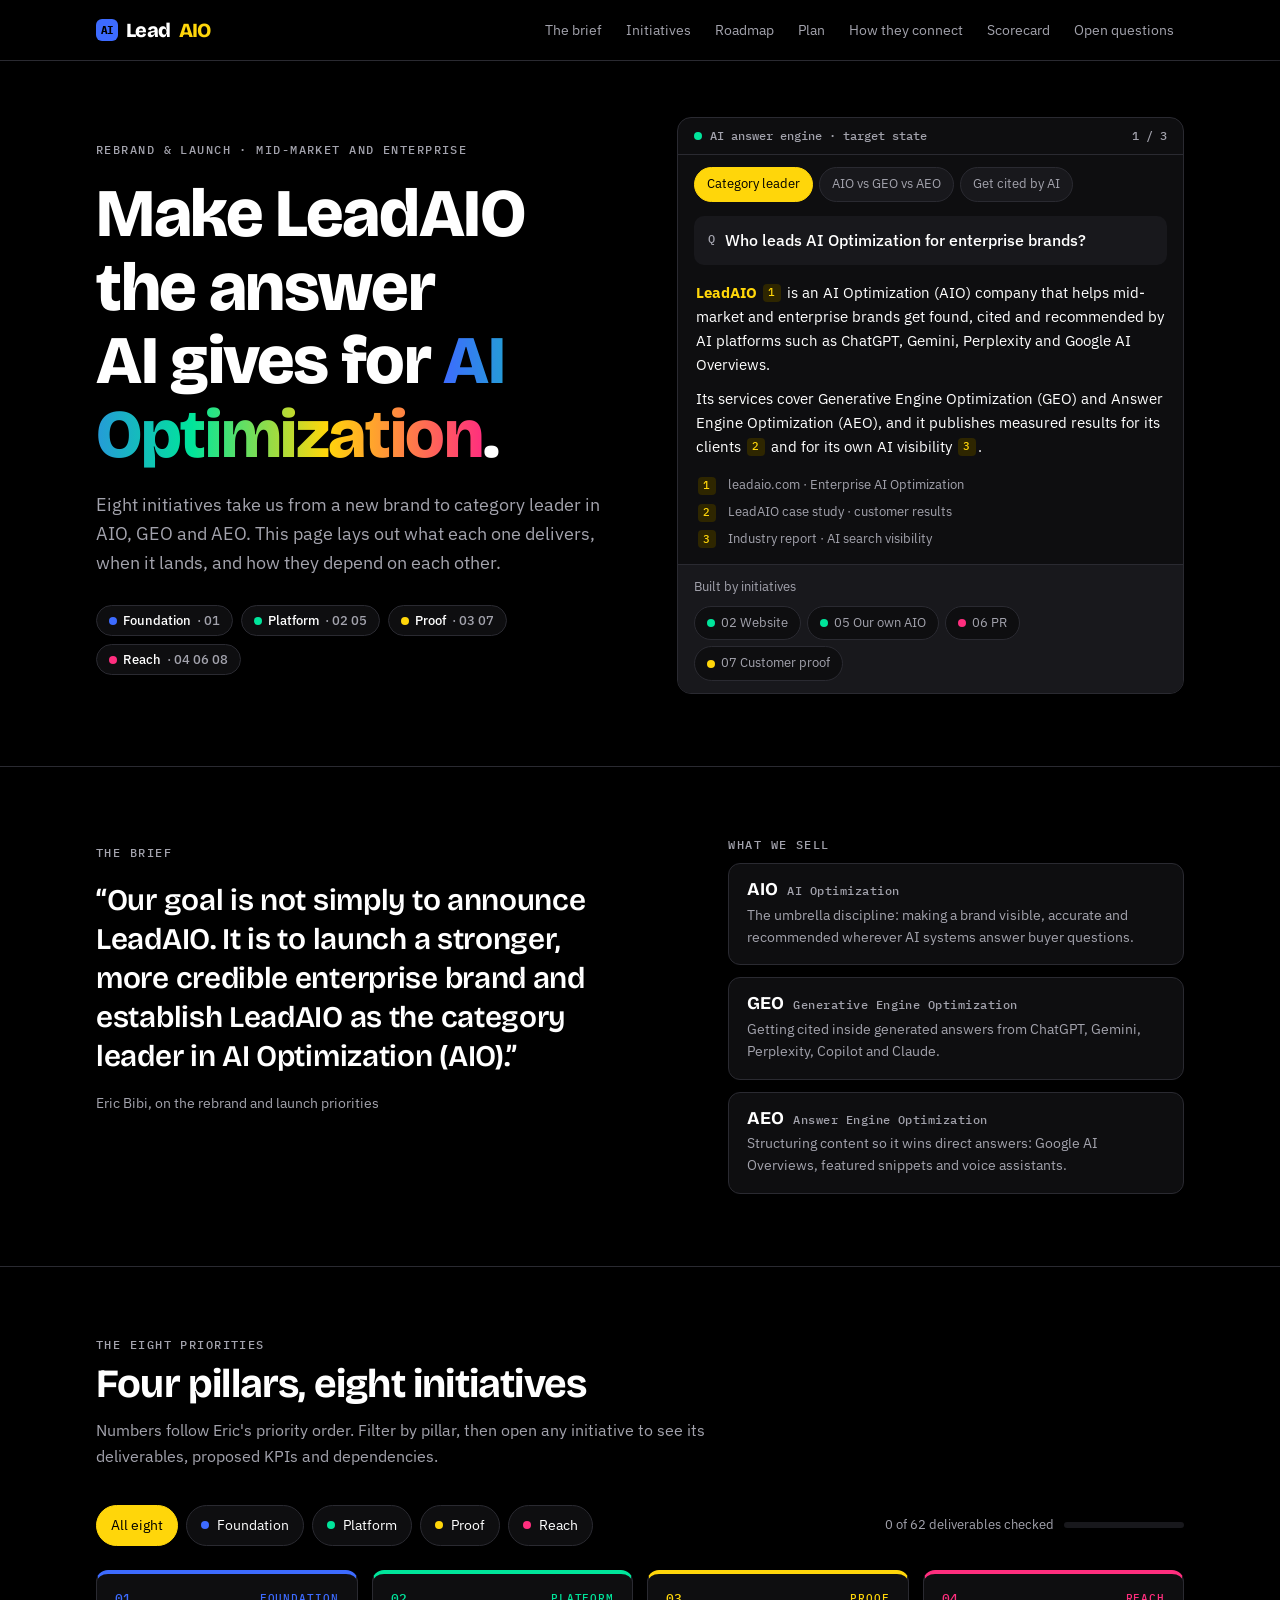
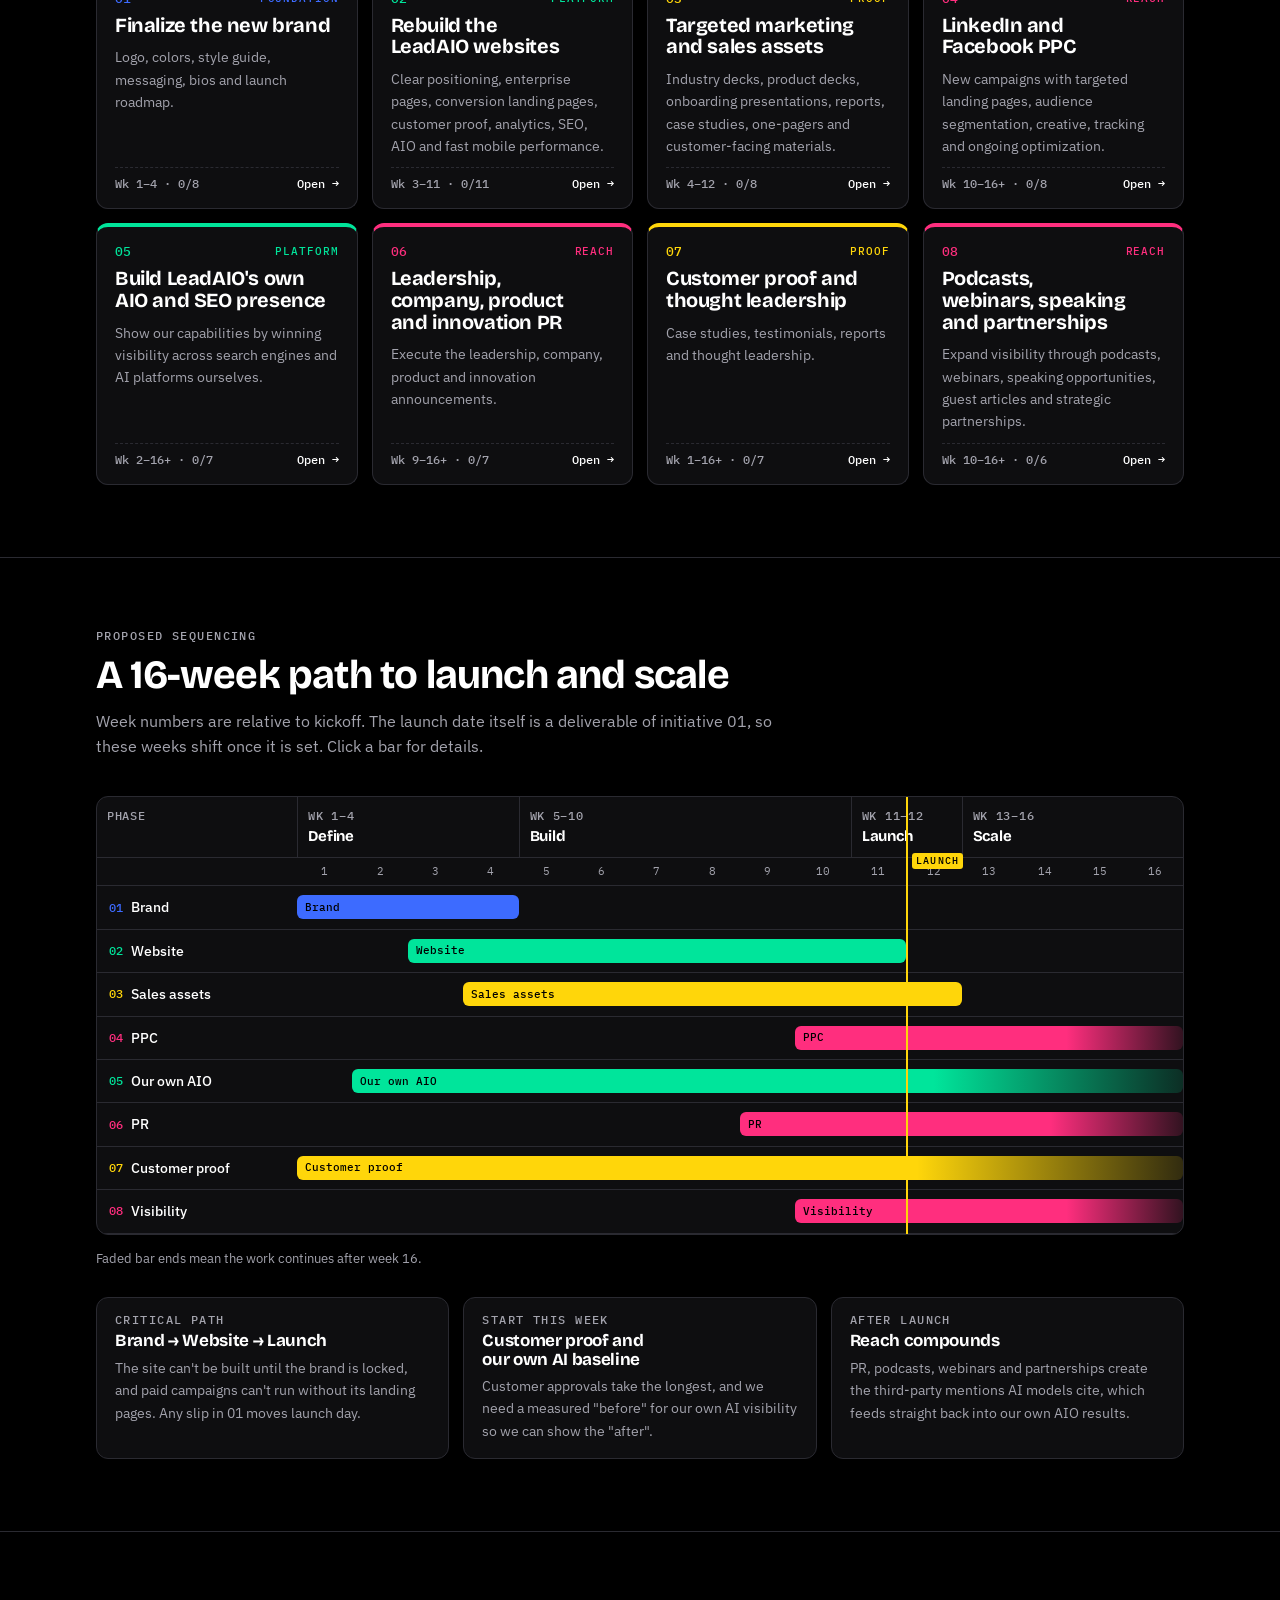
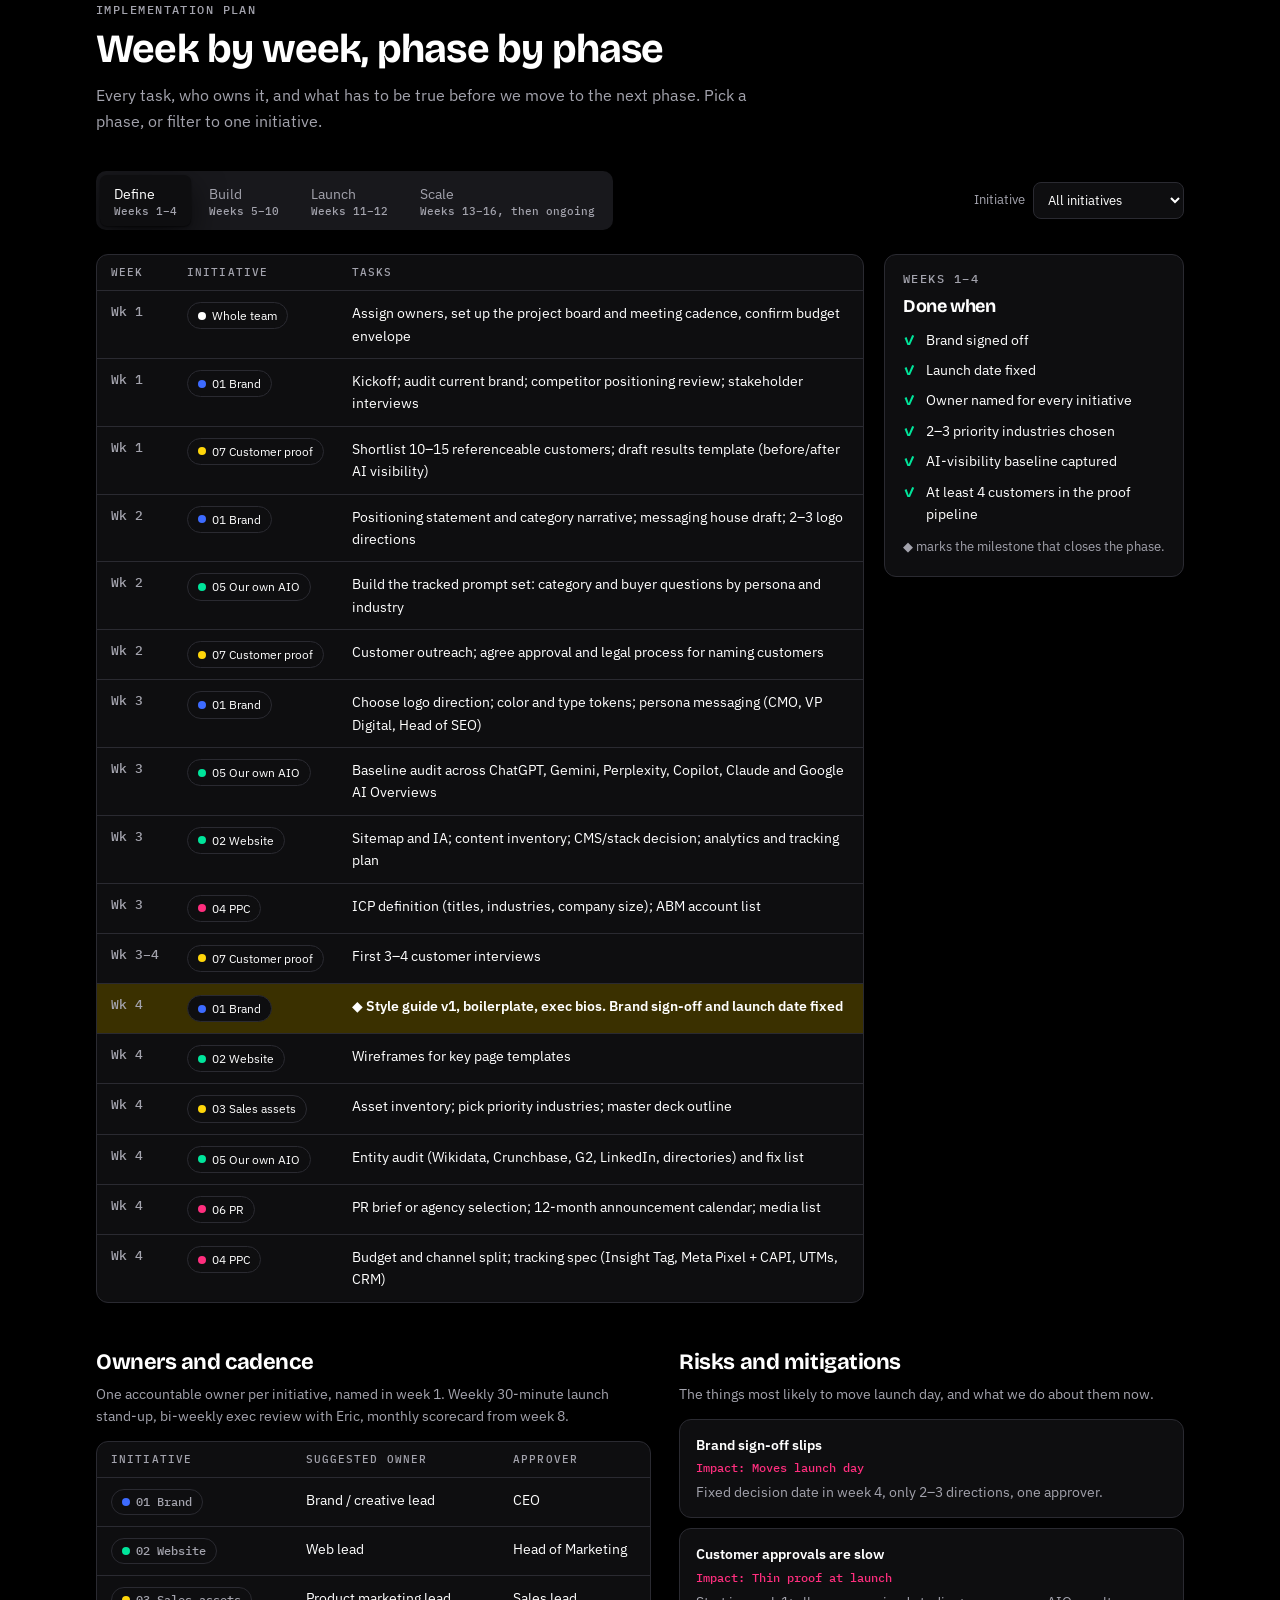
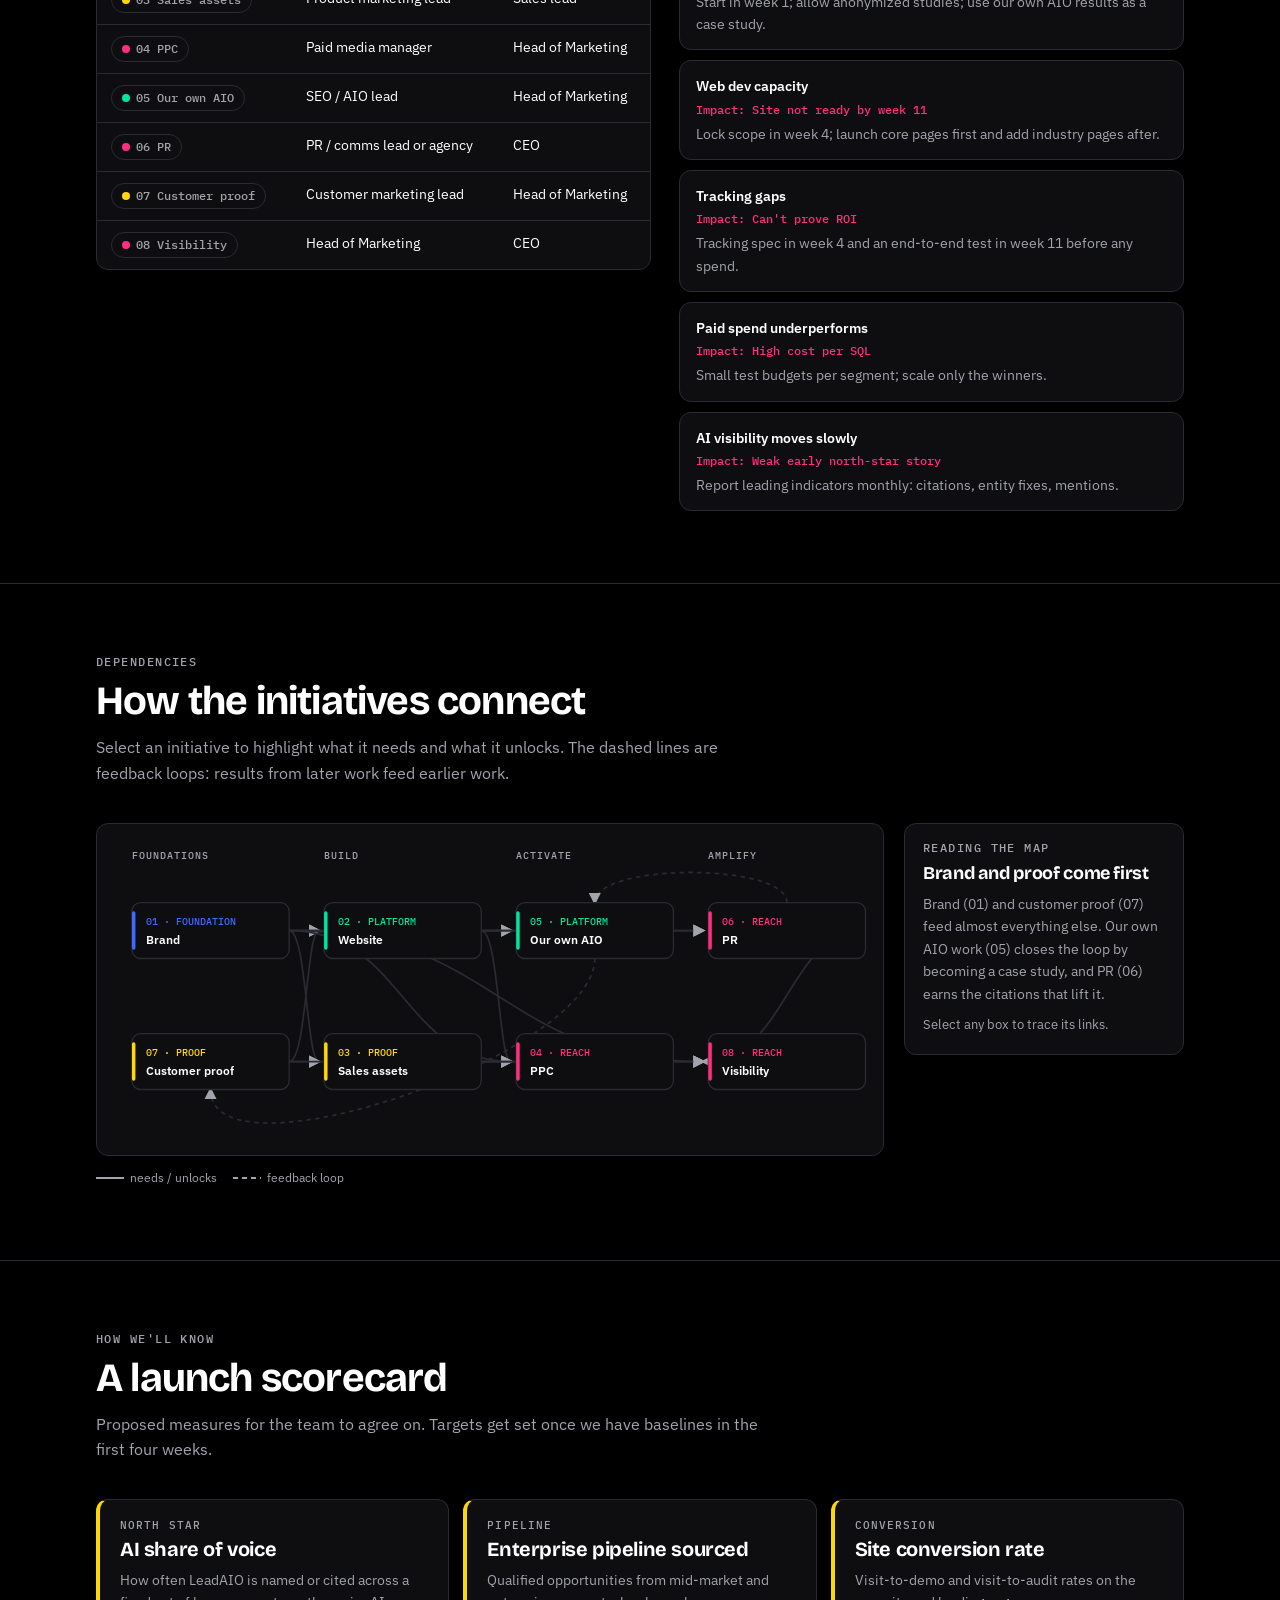
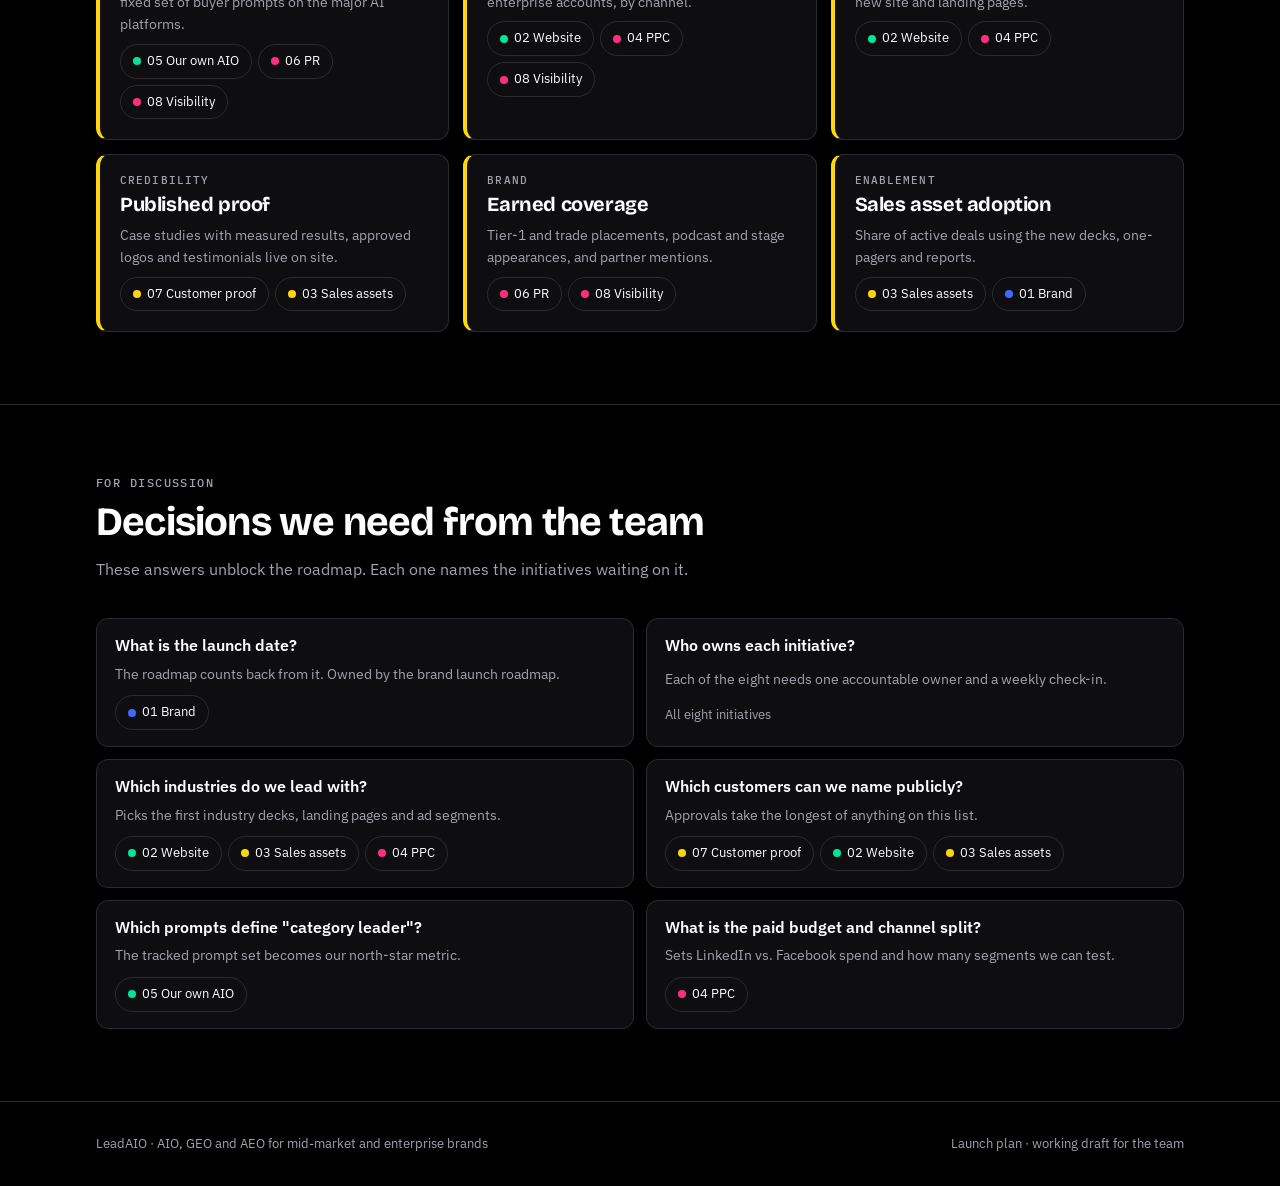
==== index.html @ 2f506330 "Switch site to black theme with bold pillar colors Co-Authored-By: Claude Opus 5.5 <noreply@anthropi" ====
<!doctype html>
<html lang="en">
<head>
<meta charset="utf-8">
<meta name="viewport" content="width=device-width, initial-scale=1, viewport-fit=cover">
<title>LeadAIO Launch Plan</title>
<meta name="claude:viewport-fit-sides" content="cover">
<meta name="description" content="The eight launch initiatives that take LeadAIO to category leader in AI Optimization (AIO, GEO, AEO).">
<link rel="preconnect" href="https://fonts.googleapis.com">
<link rel="preconnect" href="https://fonts.gstatic.com" crossorigin>
<link rel="stylesheet" href="https://fonts.googleapis.com/css2?family=Bricolage+Grotesque:opsz,wght@12..96,500;12..96,700;12..96,800&family=IBM+Plex+Sans:wght@400;500;600&family=IBM+Plex+Mono:wght@400;500&display=swap">
<style>
/* Layout: a single reading column (max 1120px) of full-width bands; the hero pairs the thesis with a mock AI answer that cites LeadAIO. */
:root{
  /* Single black theme with bold, saturated pillar colors */
  --bg:#000000; --surface:#0E0E10; --sunk:#18181C; --ink:#FFFFFF; --muted:#A3A3AD; --line:#2A2A31;
  --accent:#FFD60A; --accent-ink:#000000; --accent-soft:#3A3000;
  --cite:#FFD60A; --cite-soft:#2E2600;
  --p-foundation:#3D6BFF; --p-platform:#00E59B; --p-proof:#FFD60A; --p-reach:#FF2E7E;
  --shadow:0 1px 2px rgba(0,0,0,.6),0 12px 32px rgba(0,0,0,.6);
  --f-display:"Bricolage Grotesque","Avenir Next","Segoe UI",system-ui,sans-serif;
  --f-body:"IBM Plex Sans","Segoe UI",system-ui,-apple-system,sans-serif;
  --f-mono:"IBM Plex Mono",ui-monospace,SFMono-Regular,Menlo,Consolas,monospace;
  color-scheme:dark;
}

*,*::before,*::after{box-sizing:border-box}
html{scroll-behavior:smooth;scroll-padding-top:72px}
@media (prefers-reduced-motion: reduce){html{scroll-behavior:auto}*{transition:none!important;animation:none!important}}
body{margin:0;background:var(--bg);color:var(--ink);font:400 16px/1.6 var(--f-body);-webkit-font-smoothing:antialiased}
h1,h2,h3{font-family:var(--f-display);line-height:1.08;margin:0;text-wrap:balance;letter-spacing:-.02em}
p{margin:0}
a{color:var(--accent)}
button{font:inherit;color:inherit}
:focus-visible{outline:2px solid var(--accent);outline-offset:3px;border-radius:4px}
.wrap{max-width:1120px;margin:0 auto;padding-left:max(16px,env(safe-area-inset-left,0px));padding-right:max(16px,env(safe-area-inset-right,0px))}
.eyebrow{font:500 12px/1 var(--f-mono);letter-spacing:.12em;text-transform:uppercase;color:var(--muted)}
.section{padding-block:72px;border-top:1px solid var(--line)}
.section-head{display:grid;gap:12px;max-width:68ch;margin-bottom:36px}
.section-head h2{font-size:clamp(28px,4vw,40px);font-weight:700}
.section-head p{color:var(--muted)}

/* Top bar */
body::before{content:"";position:fixed;inset:0 0 auto;height:env(safe-area-inset-top,0px);z-index:30;background:var(--bg)}
.topbar{position:sticky;top:env(safe-area-inset-top,0px);z-index:20;background:color-mix(in srgb,var(--bg) 88%,transparent);backdrop-filter:blur(10px);border-bottom:1px solid var(--line)}
.topbar .wrap{display:flex;align-items:center;gap:20px;height:60px}
.logo{font:800 20px/1 var(--f-display);letter-spacing:-.03em;color:var(--ink);text-decoration:none;display:flex;align-items:center;gap:8px;flex:none}
.logo b{color:var(--p-proof);font-weight:800}
.logo-mark{width:22px;height:22px;border-radius:6px;background:var(--p-foundation);display:grid;place-items:center;color:var(--accent-ink);font:700 11px/1 var(--f-mono)}
.nav{display:flex;gap:4px;overflow-x:auto;scrollbar-width:none;margin-left:auto}
.nav::-webkit-scrollbar{display:none}
.nav a{font-size:14px;color:var(--muted);text-decoration:none;padding:6px 10px;border-radius:6px;white-space:nowrap}
.nav a:hover{color:var(--ink);background:var(--sunk)}

/* Hero */
.hero{padding-block:56px 72px}
.hero .wrap{display:grid;grid-template-columns:minmax(0,1.05fr) minmax(0,1fr);gap:48px;align-items:center}
.hero h1{font-size:clamp(38px,6vw,68px);font-weight:800;margin:16px 0 20px}
.hero h1 em{font-style:normal;background:linear-gradient(90deg,var(--p-foundation),var(--p-platform) 35%,var(--p-proof) 65%,var(--p-reach));-webkit-background-clip:text;background-clip:text;color:transparent}
.hero .lede{font-size:18px;color:var(--muted);max-width:52ch}
.hero-meta{display:flex;flex-wrap:wrap;gap:8px;margin-top:28px}
.chip{display:inline-flex;align-items:center;gap:6px;font:500 13px/1 var(--f-body);padding:8px 12px;border-radius:999px;border:1px solid var(--line);background:var(--surface);color:var(--ink)}
.dot{width:8px;height:8px;border-radius:50%;flex:none}

/* Answer engine mock */
.engine{background:var(--surface);border:1px solid var(--line);border-radius:14px;box-shadow:var(--shadow);overflow:hidden}
.engine-top{display:flex;align-items:center;justify-content:space-between;gap:8px;padding:12px 16px;border-bottom:1px solid var(--line);font:500 12px/1 var(--f-mono);color:var(--muted)}
.engine-top .live{display:flex;align-items:center;gap:8px}
.engine-top .live .dot{background:var(--p-platform)}
.queries{display:flex;gap:6px;padding:12px 16px 0;flex-wrap:wrap}
.q{border:1px solid var(--line);background:var(--sunk);border-radius:999px;padding:6px 12px;font-size:13px;cursor:pointer;color:var(--muted)}
.q[aria-pressed="true"]{background:var(--accent);border-color:var(--accent);color:var(--accent-ink)}
.prompt{margin:14px 16px 0;padding:12px 14px;border-radius:10px;background:var(--sunk);font-weight:500;display:flex;gap:10px}
.prompt span:first-child{font:500 12px/1.9 var(--f-mono);color:var(--muted)}
.answer{padding:16px 18px 6px;min-height:200px;font-size:15px}
.answer p+p{margin-top:10px}
.cite{display:inline-grid;place-items:center;min-width:18px;height:18px;padding:0 4px;margin:0 2px;border-radius:4px;background:var(--cite-soft);color:var(--cite);font:500 11px/1 var(--f-mono);vertical-align:2px}
.brand{font-weight:700;color:var(--accent)}
.caret{display:inline-block;width:8px;height:1em;background:var(--accent);vertical-align:-2px;animation:blink 1s steps(1) infinite}
@keyframes blink{50%{opacity:0}}
.sources{display:grid;gap:6px;padding:10px 18px 14px}
.src{display:flex;gap:10px;align-items:baseline;font-size:13px;color:var(--muted)}
.src .cite{flex:none}
.engine-foot{display:flex;flex-wrap:wrap;align-items:center;gap:8px;padding:12px 16px;border-top:1px solid var(--line);background:var(--sunk);font-size:13px;color:var(--muted)}
.mini{font:500 12px/1 var(--f-mono);border:1px solid var(--line);background:var(--surface);border-radius:6px;padding:5px 8px;cursor:pointer;color:var(--ink)}
.mini:hover{border-color:var(--accent);color:var(--accent)}

/* Brief / quote */
.brief{display:grid;grid-template-columns:minmax(0,1.3fr) minmax(0,1fr);gap:40px;align-items:start}
.quote{font:600 clamp(22px,2.8vw,30px)/1.3 var(--f-display);letter-spacing:-.01em;margin:0;text-wrap:balance}
.quote-by{margin-top:16px;color:var(--muted);font-size:14px}
.terms{display:grid;gap:12px}
.term{background:var(--surface);border:1px solid var(--line);border-radius:12px;padding:16px 18px;display:grid;gap:4px}
.term h3{font-size:18px;display:flex;align-items:baseline;gap:10px}
.term h3 small{font:500 12px/1 var(--f-mono);color:var(--muted);letter-spacing:.04em}
.term p{color:var(--muted);font-size:14px}

/* Pillars + initiatives */
.toolbar{display:flex;flex-wrap:wrap;gap:8px;align-items:center;margin-bottom:24px}
.filter{border:1px solid var(--line);background:var(--surface);border-radius:999px;padding:8px 14px;font-size:14px;cursor:pointer;display:inline-flex;align-items:center;gap:8px}
.filter[aria-pressed="true"]{border-color:var(--accent);background:var(--accent);color:var(--accent-ink)}
.progress{margin-left:auto;display:flex;align-items:center;gap:10px;font-size:13px;color:var(--muted)}
.bar{width:120px;height:6px;border-radius:99px;background:var(--sunk);overflow:hidden}
.bar i{display:block;height:100%;background:var(--accent);width:0;transition:width .3s}
.grid{display:grid;grid-template-columns:repeat(4,minmax(0,1fr));gap:14px}
.card{position:relative;text-align:left;background:var(--surface);border:1px solid var(--line);border-radius:12px;padding:18px;cursor:pointer;display:grid;grid-template-rows:auto auto 1fr auto;gap:10px;transition:transform .15s,border-color .15s,opacity .2s}
.card{border-top:4px solid var(--pc)}
.card:hover{transform:translateY(-2px);border-color:var(--pc);background:color-mix(in srgb,var(--pc) 10%,var(--surface))}
.card.dim{opacity:.28}
.card-top{display:flex;justify-content:space-between;align-items:center}
.num{font:500 13px/1 var(--f-mono);color:var(--pc)}
.tag{font:500 11px/1 var(--f-mono);letter-spacing:.08em;text-transform:uppercase;color:var(--pc)}
.card h3{font-size:20px;font-weight:700}
.card p{font-size:14px;color:var(--muted)}
.card-foot{display:flex;justify-content:space-between;align-items:center;font:500 12px/1 var(--f-mono);color:var(--muted);padding-top:10px;border-top:1px dashed var(--line)}
.card-foot .open{color:var(--ink)}

/* Roadmap */
.gantt-scroll{overflow-x:auto;border:1px solid var(--line);border-radius:12px;background:var(--surface)}
.gantt{min-width:760px;display:grid;grid-template-columns:200px repeat(16,minmax(0,1fr));position:relative}
.g-phase{grid-row:1;padding:12px 10px;font:500 12px/1.2 var(--f-mono);letter-spacing:.06em;text-transform:uppercase;color:var(--muted);border-bottom:1px solid var(--line);border-left:1px solid var(--line)}
.g-phase b{display:block;color:var(--ink);font:700 15px/1.2 var(--f-display);letter-spacing:-.01em;text-transform:none;margin-top:4px}
.g-wk{grid-row:2;font:400 11px/1 var(--f-mono);color:var(--muted);text-align:center;padding:8px 0;border-bottom:1px solid var(--line);font-variant-numeric:tabular-nums}
.g-label{padding:10px 12px;font-size:14px;font-weight:500;border-bottom:1px solid var(--line);display:flex;gap:8px;align-items:center;background:none;border-left:0;border-right:0;border-top:0;text-align:left;cursor:pointer}
.g-label span{font:500 12px/1 var(--f-mono);color:var(--pc)}
.g-cell{border-bottom:1px solid var(--line);position:relative}
.g-bar{margin:9px 0;height:24px;border-radius:6px;background:var(--pc);border:0;cursor:pointer;display:flex;align-items:center;padding:0 8px;font:500 11px/1 var(--f-mono);color:var(--bg);white-space:nowrap;overflow:hidden}
.g-bar.ongoing{background:linear-gradient(90deg,var(--pc) 70%,color-mix(in srgb,var(--pc) 15%,transparent))}
.g-launch{position:absolute;top:0;bottom:0;width:2px;background:var(--accent);pointer-events:none}
.g-launch::after{content:"LAUNCH";position:absolute;top:56px;left:6px;font:500 10px/1 var(--f-mono);letter-spacing:.12em;color:var(--accent-ink);background:var(--accent);padding:3px 4px;border-radius:3px}
.note{margin-top:14px;font-size:13px;color:var(--muted)}
.paths{display:grid;grid-template-columns:repeat(3,minmax(0,1fr));gap:14px;margin-top:28px}
.path{background:var(--surface);border:1px solid var(--line);border-radius:12px;padding:16px 18px;display:grid;gap:6px;align-content:start}
.path h3{font-size:17px}
.path p{font-size:14px;color:var(--muted)}

/* Implementation plan */
.tabs{display:flex;gap:4px;padding:4px;background:var(--sunk);border-radius:10px;flex-wrap:wrap}
.tab{border:0;background:none;border-radius:7px;padding:8px 14px;font-size:14px;cursor:pointer;color:var(--muted);text-align:left}
.tab small{display:block;font:500 11px/1.2 var(--f-mono);color:var(--muted)}
.tab[aria-selected="true"]{background:var(--surface);color:var(--ink);box-shadow:var(--shadow)}
.sel{margin-left:auto;display:flex;align-items:center;gap:8px;font-size:13px;color:var(--muted)}
.sel select{font:inherit;color:var(--ink);background:var(--surface);border:1px solid var(--line);border-radius:8px;padding:8px 10px;max-width:100%}
.plan-grid{display:grid;grid-template-columns:minmax(0,1fr) 300px;gap:20px;align-items:start}
.plan-scroll{overflow-x:auto;background:var(--surface);border:1px solid var(--line);border-radius:12px}
.plan-table{width:100%;border-collapse:collapse;font-size:14px;min-width:520px}
.plan-table th{text-align:left;font:500 11px/1 var(--f-mono);letter-spacing:.1em;text-transform:uppercase;color:var(--muted);padding:12px 14px;border-bottom:1px solid var(--line)}
.plan-table td{padding:11px 14px;border-bottom:1px solid var(--line);vertical-align:top}
.plan-table tr:last-child td{border-bottom:0}
.plan-table td:first-child{font:500 13px/1.5 var(--f-mono);white-space:nowrap;color:var(--muted);font-variant-numeric:tabular-nums}
.plan-table td:nth-child(2){white-space:nowrap}
.plan-table .pill{display:inline-flex;align-items:center;gap:6px;border:1px solid var(--line);border-radius:999px;padding:3px 10px;font-size:12px;background:var(--surface);cursor:pointer}
.plan-table .pill.static{cursor:default}
.plan-table .milestone td{background:var(--accent-soft)}
.plan-table .milestone td:last-child{font-weight:600}
.exit{background:var(--surface);border:1px solid var(--line);border-radius:12px;padding:18px;display:grid;gap:12px;font-size:14px}
.exit h3{font-size:18px}
.exit ul{margin:0;padding:0;list-style:none;display:grid;gap:8px}
.exit li{display:flex;gap:10px}
.exit li::before{content:"✓";color:var(--p-platform);font-weight:700;flex:none}
.sub-grid{display:grid;grid-template-columns:minmax(0,1.1fr) minmax(0,1fr);gap:28px;margin-top:48px}
.sub-h{font-size:22px;margin-bottom:8px}
.sub-p{color:var(--muted);font-size:14px;margin-bottom:14px}
.risks{display:grid;gap:10px}
.risk{background:var(--surface);border:1px solid var(--line);border-radius:12px;padding:14px 16px;display:grid;gap:4px;font-size:14px}
.risk b{font-weight:600}
.risk .imp{font:500 12px/1.4 var(--f-mono);color:var(--p-reach)}
.risk p{color:var(--muted)}

/* Dependency map */
.map-wrap{display:grid;grid-template-columns:minmax(0,1fr) 280px;gap:20px;align-items:start}
.map-scroll{overflow-x:auto;background:var(--surface);border:1px solid var(--line);border-radius:12px}
#mapSvg{display:block;min-width:680px;width:100%;height:auto}
#mapSvg .edge{fill:none;stroke:var(--line);stroke-width:2;transition:stroke .2s,opacity .2s}
#mapSvg .edge.back{stroke-dasharray:5 5}
#mapSvg .edge.on{stroke:var(--accent);stroke-width:2.5}
#mapSvg .edge.off{opacity:.25}
#mapSvg .node{cursor:pointer}
#mapSvg .node rect{fill:var(--surface);stroke:var(--line);stroke-width:1.5;transition:stroke .2s,opacity .2s}
#mapSvg .node.on rect{stroke:var(--accent);stroke-width:2.5}
#mapSvg .node.off{opacity:.35}
#mapSvg .node text{fill:var(--ink);font:600 14px var(--f-body)}
#mapSvg .node .n{font:500 11px var(--f-mono)}
#mapSvg .col{fill:var(--muted);font:500 11px var(--f-mono);letter-spacing:.1em}
#mapSvg .node:focus{outline:none}
#mapSvg .node:focus-visible rect{stroke:var(--accent);stroke-width:3}
.map-info{background:var(--surface);border:1px solid var(--line);border-radius:12px;padding:18px;display:grid;gap:10px;font-size:14px}
.map-info h3{font-size:18px}
.map-info p{color:var(--muted)}
.legend{display:flex;gap:16px;flex-wrap:wrap;font-size:12px;color:var(--muted)}
.legend span{display:inline-flex;gap:6px;align-items:center}
.legend svg{flex:none}

/* Scorecard */
.score{display:grid;grid-template-columns:repeat(3,minmax(0,1fr));gap:14px}
.metric{border-left:4px solid var(--accent)!important;background:var(--surface);border:1px solid var(--line);border-radius:12px;padding:20px;display:grid;gap:8px;align-content:start}
.metric .k{font:500 11px/1 var(--f-mono);letter-spacing:.1em;text-transform:uppercase;color:var(--muted)}
.metric h3{font-size:20px}
.metric p{font-size:14px;color:var(--muted)}
.metric .feeds{font:500 12px/1.4 var(--f-mono);color:var(--muted)}

/* Questions */
.qs{display:grid;grid-template-columns:repeat(2,minmax(0,1fr));gap:12px;counter-reset:q}
.qa{background:var(--surface);border:1px solid var(--line);border-radius:12px;padding:16px 18px;display:grid;gap:6px}
.qa h3{font:600 16px/1.35 var(--f-body);letter-spacing:0}
.qa p{font-size:14px;color:var(--muted)}
.qa .rel{font:500 12px/1 var(--f-mono);color:var(--muted)}

footer{border-top:1px solid var(--line);padding-block:32px;color:var(--muted);font-size:13px}
footer .wrap{display:flex;justify-content:space-between;gap:16px;flex-wrap:wrap}

/* Drawer */
.scrim{position:fixed;inset:0;background:rgba(5,8,15,.45);z-index:40;opacity:0;pointer-events:none;transition:opacity .2s}
.scrim.show{opacity:1;pointer-events:auto}
.drawer{position:fixed;top:0;right:0;bottom:0;width:min(520px,100%);z-index:50;background:var(--surface);border-left:1px solid var(--line);box-shadow:var(--shadow);transform:translateX(102%);transition:transform .25s ease;display:flex;flex-direction:column;padding-top:env(safe-area-inset-top,0px);padding-bottom:env(safe-area-inset-bottom,0px);padding-right:env(safe-area-inset-right,0px)}
.drawer.show{transform:none}
.d-head{padding:20px 24px 16px;border-bottom:1px solid var(--line);display:grid;gap:10px}
.d-head-row{display:flex;justify-content:space-between;align-items:center;gap:12px}
.d-head h2{font-size:28px;font-weight:700}
.d-scope{color:var(--muted);font-size:15px}
.x{border:1px solid var(--line);background:var(--sunk);border-radius:8px;width:34px;height:34px;cursor:pointer;font-size:18px;line-height:1;flex:none}
.d-body{overflow-y:auto;padding:20px 24px 32px;display:grid;gap:24px;align-content:start}
.d-sec{display:grid;gap:10px}
.d-sec h4{margin:0;font:500 11px/1 var(--f-mono);letter-spacing:.12em;text-transform:uppercase;color:var(--muted)}
.d-sec p{font-size:15px}
.checks{list-style:none;margin:0;padding:0;display:grid;gap:2px}
.checks label{display:flex;gap:10px;align-items:flex-start;padding:8px 10px;border-radius:8px;cursor:pointer;font-size:14px}
.checks label:hover{background:var(--sunk)}
.checks input{margin-top:3px;accent-color:var(--accent);width:16px;height:16px;flex:none}
.checks input:checked+span{color:var(--muted);text-decoration:line-through}
.kpis{list-style:none;margin:0;padding:0;display:grid;gap:8px}
.kpis li{display:flex;gap:10px;font-size:14px;padding:10px 12px;border-radius:8px;background:var(--sunk)}
.kpis li::before{content:"↗";color:var(--pc);font-family:var(--f-mono)}
.links{display:flex;flex-wrap:wrap;gap:6px}
.links button{border:1px solid var(--line);background:var(--surface);border-radius:999px;padding:6px 12px;font-size:13px;cursor:pointer;display:inline-flex;gap:6px;align-items:center}
.links button:hover{border-color:var(--accent)}
.links .none{font-size:13px;color:var(--muted)}
.d-nav{display:flex;justify-content:space-between;gap:8px;padding:14px 24px;border-top:1px solid var(--line)}
.d-nav button{border:1px solid var(--line);background:var(--sunk);border-radius:8px;padding:8px 14px;font-size:14px;cursor:pointer}

@media (max-width:960px){
  .hero .wrap,.brief,.map-wrap,.plan-grid,.sub-grid{grid-template-columns:minmax(0,1fr)}
  .sel{margin-left:0}
  .grid{grid-template-columns:repeat(2,minmax(0,1fr))}
  .score,.paths{grid-template-columns:minmax(0,1fr)}
}
@media (max-width:640px){
  .section{padding-block:52px}
  .hero{padding-block:36px 52px}
  .nav{display:none}
  .grid,.qs{grid-template-columns:minmax(0,1fr)}
  .progress{margin-left:0;width:100%}
  .drawer{top:auto;height:88%;width:100%;border-left:0;border-top:1px solid var(--line);border-radius:16px 16px 0 0;transform:translateY(102%);padding-left:env(safe-area-inset-left,0px)}
  .d-head,.d-body,.d-nav{padding-left:18px;padding-right:18px}
}
</style>
</head>
<body>

<header class="topbar">
  <div class="wrap">
    <a class="logo" href="#top"><span class="logo-mark" aria-hidden="true">AI</span>Lead<b>AIO</b></a>
    <nav class="nav" aria-label="Sections">
      <a href="#brief">The brief</a>
      <a href="#initiatives">Initiatives</a>
      <a href="#roadmap">Roadmap</a>
      <a href="#plan">Plan</a>
      <a href="#map">How they connect</a>
      <a href="#scorecard">Scorecard</a>
      <a href="#questions">Open questions</a>
    </nav>
  </div>
</header>

<main id="top">
  <section class="hero">
    <div class="wrap">
      <div>
        <span class="eyebrow">Rebrand &amp; launch · Mid-market and enterprise</span>
        <h1>Make LeadAIO the answer AI gives for <em>AI Optimization</em>.</h1>
        <p class="lede">Eight initiatives take us from a new brand to category leader in AIO, GEO and AEO. This page lays out what each one delivers, when it lands, and how they depend on each other.</p>
        <div class="hero-meta" id="pillarChips"></div>
      </div>

      <div class="engine" aria-label="Example AI answer the launch is building toward">
        <div class="engine-top">
          <span class="live"><span class="dot"></span>AI answer engine · target state</span>
          <span id="engineCount">1 / 3</span>
        </div>
        <div class="queries" role="group" aria-label="Choose a buyer question" id="queries"></div>
        <div class="prompt"><span>Q</span><span id="promptText"></span></div>
        <div class="answer" id="answer" aria-live="polite"></div>
        <div class="sources" id="sources"></div>
        <div class="engine-foot"><span>Built by initiatives</span><span id="drivers" class="links"></span></div>
      </div>
    </div>
  </section>

  <section class="section" id="brief">
    <div class="wrap brief">
      <div>
        <span class="eyebrow">The brief</span>
        <blockquote class="quote" style="margin-top:16px">“Our goal is not simply to announce LeadAIO. It is to launch a stronger, more credible enterprise brand and establish LeadAIO as the category leader in AI Optimization (AIO).”</blockquote>
        <p class="quote-by">Eric Bibi, on the rebrand and launch priorities</p>
      </div>
      <div class="terms">
        <span class="eyebrow">What we sell</span>
        <div class="term"><h3>AIO <small>AI Optimization</small></h3><p>The umbrella discipline: making a brand visible, accurate and recommended wherever AI systems answer buyer questions.</p></div>
        <div class="term"><h3>GEO <small>Generative Engine Optimization</small></h3><p>Getting cited inside generated answers from ChatGPT, Gemini, Perplexity, Copilot and Claude.</p></div>
        <div class="term"><h3>AEO <small>Answer Engine Optimization</small></h3><p>Structuring content so it wins direct answers: Google AI Overviews, featured snippets and voice assistants.</p></div>
      </div>
    </div>
  </section>

  <section class="section" id="initiatives">
    <div class="wrap">
      <div class="section-head">
        <span class="eyebrow">The eight priorities</span>
        <h2>Four pillars, eight initiatives</h2>
        <p>Numbers follow Eric's priority order. Filter by pillar, then open any initiative to see its deliverables, proposed KPIs and dependencies.</p>
      </div>
      <div class="toolbar">
        <div id="filters" style="display:flex;flex-wrap:wrap;gap:8px" role="group" aria-label="Filter by pillar"></div>
        <div class="progress" title="Checklist progress is saved in this browser only">
          <span id="progText">0 of 0 deliverables checked</span>
          <span class="bar"><i id="progBar"></i></span>
        </div>
      </div>
      <div class="grid" id="cards"></div>
    </div>
  </section>

  <section class="section" id="roadmap">
    <div class="wrap">
      <div class="section-head">
        <span class="eyebrow">Proposed sequencing</span>
        <h2>A 16-week path to launch and scale</h2>
        <p>Week numbers are relative to kickoff. The launch date itself is a deliverable of initiative 01, so these weeks shift once it is set. Click a bar for details.</p>
      </div>
      <div class="gantt-scroll"><div class="gantt" id="gantt"></div></div>
      <p class="note">Faded bar ends mean the work continues after week 16.</p>
      <div class="paths">
        <div class="path"><span class="eyebrow">Critical path</span><h3>Brand → Website → Launch</h3><p>The site can't be built until the brand is locked, and paid campaigns can't run without its landing pages. Any slip in 01 moves launch day.</p></div>
        <div class="path"><span class="eyebrow">Start this week</span><h3>Customer proof and our own AI baseline</h3><p>Customer approvals take the longest, and we need a measured "before" for our own AI visibility so we can show the "after".</p></div>
        <div class="path"><span class="eyebrow">After launch</span><h3>Reach compounds</h3><p>PR, podcasts, webinars and partnerships create the third-party mentions AI models cite, which feeds straight back into our own AIO results.</p></div>
      </div>
    </div>
  </section>

  <section class="section" id="plan">
    <div class="wrap">
      <div class="section-head">
        <span class="eyebrow">Implementation plan</span>
        <h2>Week by week, phase by phase</h2>
        <p>Every task, who owns it, and what has to be true before we move to the next phase. Pick a phase, or filter to one initiative.</p>
      </div>
      <div class="toolbar">
        <div class="tabs" role="tablist" aria-label="Phase" id="phaseTabs"></div>
        <label class="sel">Initiative
          <select id="planFilter"><option value="0">All initiatives</option></select>
        </label>
      </div>
      <div class="plan-grid">
        <div class="plan-scroll"><table class="plan-table"><thead><tr><th>Week</th><th>Initiative</th><th>Tasks</th></tr></thead><tbody id="planBody"></tbody></table></div>
        <aside class="exit" id="planExit"></aside>
      </div>

      <div class="sub-grid">
        <div>
          <h3 class="sub-h">Owners and cadence</h3>
          <p class="sub-p">One accountable owner per initiative, named in week 1. Weekly 30-minute launch stand-up, bi-weekly exec review with Eric, monthly scorecard from week 8.</p>
          <div class="plan-scroll"><table class="plan-table"><thead><tr><th>Initiative</th><th>Suggested owner</th><th>Approver</th></tr></thead><tbody id="ownerBody"></tbody></table></div>
        </div>
        <div>
          <h3 class="sub-h">Risks and mitigations</h3>
          <p class="sub-p">The things most likely to move launch day, and what we do about them now.</p>
          <div class="risks" id="risks"></div>
        </div>
      </div>
    </div>
  </section>

  <section class="section" id="map">
    <div class="wrap">
      <div class="section-head">
        <span class="eyebrow">Dependencies</span>
        <h2>How the initiatives connect</h2>
        <p>Select an initiative to highlight what it needs and what it unlocks. The dashed lines are feedback loops: results from later work feed earlier work.</p>
      </div>
      <div class="map-wrap">
        <div class="map-scroll"><svg id="mapSvg" viewBox="0 0 900 380" role="group" aria-label="Initiative dependency map"></svg></div>
        <aside class="map-info" id="mapInfo" aria-live="polite"></aside>
      </div>
      <div class="legend" style="margin-top:12px">
        <span><svg width="28" height="6" aria-hidden="true"><line x1="0" y1="3" x2="28" y2="3" stroke="currentColor" stroke-width="2"/></svg>needs / unlocks</span>
        <span><svg width="28" height="6" aria-hidden="true"><line x1="0" y1="3" x2="28" y2="3" stroke="currentColor" stroke-width="2" stroke-dasharray="5 4"/></svg>feedback loop</span>
      </div>
    </div>
  </section>

  <section class="section" id="scorecard">
    <div class="wrap">
      <div class="section-head">
        <span class="eyebrow">How we'll know</span>
        <h2>A launch scorecard</h2>
        <p>Proposed measures for the team to agree on. Targets get set once we have baselines in the first four weeks.</p>
      </div>
      <div class="score" id="score"></div>
    </div>
  </section>

  <section class="section" id="questions">
    <div class="wrap">
      <div class="section-head">
        <span class="eyebrow">For discussion</span>
        <h2>Decisions we need from the team</h2>
        <p>These answers unblock the roadmap. Each one names the initiatives waiting on it.</p>
      </div>
      <div class="qs" id="qs"></div>
    </div>
  </section>
</main>

<footer>
  <div class="wrap">
    <span>LeadAIO · AIO, GEO and AEO for mid-market and enterprise brands</span>
    <span>Launch plan · working draft for the team</span>
  </div>
</footer>

<div class="scrim" id="scrim"></div>
<aside class="drawer" id="drawer" role="dialog" aria-modal="true" aria-labelledby="dTitle" aria-hidden="true">
  <div class="d-head">
    <div class="d-head-row"><span class="tag" id="dTag"></span><button class="x" id="dClose" aria-label="Close">×</button></div>
    <h2 id="dTitle"></h2>
    <p class="d-scope" id="dScope"></p>
  </div>
  <div class="d-body" id="dBody"></div>
  <div class="d-nav"><button id="dPrev">← Previous</button><button id="dNext">Next →</button></div>
</aside>

<script>
const PILLARS = {
  foundation:{name:'Foundation', color:'var(--p-foundation)', blurb:'Brand everything else is built on'},
  platform:{name:'Platform', color:'var(--p-platform)', blurb:'Where buyers and AI models find us'},
  proof:{name:'Proof', color:'var(--p-proof)', blurb:'Evidence that sells'},
  reach:{name:'Reach', color:'var(--p-reach)', blurb:'Demand and visibility'}
};

const INIT = [
 {id:1, short:'Brand', title:'Finalize the new brand', pillar:'foundation',
  scope:'Logo, colors, style guide, messaging, bios and launch roadmap.',
  why:'Every other initiative ships in the new brand. The site, decks, ads and press kit all wait on locked logo, colors and messaging, so this sits first on the critical path.',
  deliverables:['Logo system: primary, icon mark, mono and favicon','Color and type tokens with accessibility checks','Brand style guide (voice, imagery, layout, do/don\'t)','Positioning statement and category narrative for AIO','Messaging house: pillars, proof points, objections','Persona messaging: CMO, VP Digital, Head of SEO/Content','Company boilerplate and executive bios','Launch roadmap with a fixed launch date'],
  kpis:['Brand signed off by end of week 4','100% of launch assets on the new brand','Message consistency across site, decks and ads'],
  weeks:[1,4], ongoing:false, depends:[], unlocks:[2,3,4,6]},
 {id:2, short:'Website', title:'Rebuild the LeadAIO websites', pillar:'platform',
  scope:'Clear positioning, enterprise pages, conversion landing pages, customer proof, analytics, SEO, AIO and fast mobile performance.',
  why:'The website is where every campaign, press hit and AI citation sends buyers. It also has to be the best example of AIO we can show a prospect.',
  deliverables:['Sitemap and information architecture','Homepage with category positioning','Enterprise and mid-market solution pages','Service pages for AIO, GEO and AEO','Industry pages for priority verticals','Conversion landing pages with audit/demo offer','Customer proof hub: case studies, logos, testimonials','Analytics: event tracking and CRM attribution','Technical SEO and schema (Organization, Service, FAQ)','AI crawler access and llms.txt','Core Web Vitals pass on mobile'],
  kpis:['Mobile LCP under 2.5s, CWV pass on all templates','Demo/audit conversion rate by source','Organic and AI-referred sessions'],
  weeks:[3,11], ongoing:false, depends:[1,7], unlocks:[4,5]},
 {id:3, short:'Sales assets', title:'Targeted marketing and sales assets', pillar:'proof',
  scope:'Industry decks, product decks, onboarding presentations, reports, case studies, one-pagers and customer-facing materials.',
  why:'Enterprise deals are won in meetings. Sales needs one consistent story, tailored by industry, before the launch drives new conversations.',
  deliverables:['Master product deck','Industry decks for priority verticals','Customer onboarding presentation','One-pagers for AIO, GEO and AEO','Flagship report (e.g. state of AI search visibility)','Case study template and first published studies','Proposal and SOW templates','Asset library sales can find in one place'],
  kpis:['Sales adoption of new decks','Share of opportunities using an industry deck','Time from first call to proposal'],
  weeks:[4,12], ongoing:false, depends:[1,7], unlocks:[4,8]},
 {id:4, short:'PPC', title:'LinkedIn and Facebook PPC', pillar:'reach',
  scope:'New campaigns with targeted landing pages, audience segmentation, creative, tracking and ongoing optimization.',
  why:'Paid social puts the new brand in front of named enterprise accounts on launch day and gives us measurable pipeline while organic and AI visibility build.',
  deliverables:['ICP audience segments: titles, industries, company size','ABM account lists and retargeting pools','Campaign structure per segment and funnel stage','Creative sets with variants to test','Segment-specific landing pages','Tracking: LinkedIn Insight Tag, Meta Pixel and Conversions API, UTMs','Offline conversion sync from CRM','Weekly optimization and reporting cadence'],
  kpis:['Cost per qualified lead and per SQL','Pipeline sourced and influenced','CTR and landing page conversion by segment'],
  weeks:[10,16], ongoing:true, depends:[1,2,3], unlocks:[]},
 {id:5, short:'Our own AIO', title:'Build LeadAIO\'s own AIO and SEO presence', pillar:'platform',
  scope:'Show our capabilities by winning visibility across search engines and AI platforms ourselves.',
  why:'This is our most persuasive sales proof. If buyers ask an AI who leads AI Optimization and the answer is LeadAIO, the pitch is already made.',
  deliverables:['Baseline AI visibility audit: ChatGPT, Gemini, Perplexity, Copilot, Claude, Google AI Overviews','Tracked prompt set of category and buyer questions','Entity consistency: Wikidata, Crunchbase, G2, LinkedIn, directories','Definitive pillar content on AIO, GEO and AEO','Third-party citation and review plan','Monthly AI share-of-voice report','Publish our own results as a case study'],
  kpis:['AI share of voice on tracked prompts','Brand mentions and citations in AI answers','Rankings for category terms'],
  weeks:[2,16], ongoing:true, depends:[1,2], unlocks:[7]},
 {id:6, short:'PR', title:'Leadership, company, product and innovation PR', pillar:'reach',
  scope:'Execute the leadership, company, product and innovation announcements.',
  why:'Credible coverage tells enterprise buyers we are serious, and news sources are among what AI models cite most, so PR directly lifts our own AIO.',
  deliverables:['12-month announcement calendar','Rebrand and launch announcement','Leadership announcements','Product and service announcements','Innovation news: original research and data','Media list and briefing plan','Press kit and online newsroom'],
  kpis:['Tier-1 and trade placements','Share of voice vs. competitors','Referring domains and AI citations from coverage'],
  weeks:[9,16], ongoing:true, depends:[1,2], unlocks:[8,5]},
 {id:7, short:'Customer proof', title:'Customer proof and thought leadership', pillar:'proof',
  scope:'Case studies, testimonials, reports and thought leadership.',
  why:'Enterprise buyers need evidence from peers. Proof feeds the website, the decks, the ads and the press, so it starts in week 1 even though approvals are slow.',
  deliverables:['Shortlist of referenceable customers','Approval and legal process for naming customers','Case study interviews and quantified results','Written and video testimonials','Review profiles (G2 and similar)','Thought leadership articles under executive bylines','Customer advisory or reference program'],
  kpis:['Published case studies with measurable results','Approved logos for the website','Proof on every key page and deck'],
  weeks:[1,16], ongoing:true, depends:[], unlocks:[2,3,4,6]},
 {id:8, short:'Visibility', title:'Podcasts, webinars, speaking and partnerships', pillar:'reach',
  scope:'Expand visibility through podcasts, webinars, speaking opportunities, guest articles and strategic partnerships.',
  why:'Leaders own the conversation. Being the people who explain AIO on stages, shows and partner channels makes the category ours.',
  deliverables:['Speaker topics and one-sheet','Podcast target list and pitching','Webinar series on AI search','Conference call-for-papers calendar','Guest article pipeline','Partnership program: agencies and martech platforms'],
  kpis:['Appearances and articles per month','Webinar registrants converted to pipeline','Partner-sourced pipeline'],
  weeks:[10,16], ongoing:true, depends:[1,3,6,7], unlocks:[]}
];

const QUERIES = [
  {label:'Category leader', q:'Who leads AI Optimization for enterprise brands?',
   html:'<p><span class="brand">LeadAIO</span> <span class="cite">1</span> is an AI Optimization (AIO) company that helps mid-market and enterprise brands get found, cited and recommended by AI platforms such as ChatGPT, Gemini, Perplexity and Google AI Overviews.</p><p>Its services cover Generative Engine Optimization (GEO) and Answer Engine Optimization (AEO), and it publishes measured results for its clients <span class="cite">2</span> and for its own AI visibility <span class="cite">3</span>.</p>',
   sources:['leadaio.com · Enterprise AI Optimization','LeadAIO case study · customer results','Industry report · AI search visibility'], drivers:[2,5,6,7]},
  {label:'AIO vs GEO vs AEO', q:'What is the difference between AIO, GEO and AEO?',
   html:'<p><b>AIO</b> (AI Optimization) is the umbrella practice of making a brand visible and accurate across AI systems. <b>GEO</b> focuses on being cited inside generated answers, and <b>AEO</b> on winning direct answers and snippets <span class="cite">1</span>.</p><p><span class="brand">LeadAIO</span> offers all three as one program for enterprise teams <span class="cite">2</span>.</p>',
   sources:['leadaio.com · What is AIO? The definitive guide','leadaio.com · Services'], drivers:[2,5]},
  {label:'Get cited by AI', q:'How do I get my brand cited by ChatGPT and Perplexity?',
   html:'<p>Start by measuring how AI platforms describe you today, then fix entity data, publish clear answer-ready content and earn mentions from sources models trust <span class="cite">1</span>.</p><p>Specialists like <span class="brand">LeadAIO</span> run this as a managed program <span class="cite">2</span>, and its webinar series walks through the process <span class="cite">3</span>.</p>',
   sources:['LeadAIO report · How AI models choose sources','leadaio.com · AIO audit','LeadAIO webinar · Winning the AI answer'], drivers:[3,5,8]}
];

const METRICS = [
  {k:'North star', t:'AI share of voice', d:'How often LeadAIO is named or cited across a fixed set of buyer prompts on the major AI platforms.', f:[5,6,8]},
  {k:'Pipeline', t:'Enterprise pipeline sourced', d:'Qualified opportunities from mid-market and enterprise accounts, by channel.', f:[2,4,8]},
  {k:'Conversion', t:'Site conversion rate', d:'Visit-to-demo and visit-to-audit rates on the new site and landing pages.', f:[2,4]},
  {k:'Credibility', t:'Published proof', d:'Case studies with measured results, approved logos and testimonials live on site.', f:[7,3]},
  {k:'Brand', t:'Earned coverage', d:'Tier-1 and trade placements, podcast and stage appearances, and partner mentions.', f:[6,8]},
  {k:'Enablement', t:'Sales asset adoption', d:'Share of active deals using the new decks, one-pagers and reports.', f:[3,1]}
];

const QUESTIONS = [
  {q:'What is the launch date?', d:'The roadmap counts back from it. Owned by the brand launch roadmap.', r:[1]},
  {q:'Who owns each initiative?', d:'Each of the eight needs one accountable owner and a weekly check-in.', r:[1,2,3,4,5,6,7,8]},
  {q:'Which industries do we lead with?', d:'Picks the first industry decks, landing pages and ad segments.', r:[2,3,4]},
  {q:'Which customers can we name publicly?', d:'Approvals take the longest of anything on this list.', r:[7,2,3]},
  {q:'Which prompts define "category leader"?', d:'The tracked prompt set becomes our north-star metric.', r:[5]},
  {q:'What is the paid budget and channel split?', d:'Sets LinkedIn vs. Facebook spend and how many segments we can test.', r:[4]}
];

const $ = s => document.querySelector(s);
const byId = id => INIT.find(i => i.id === id);
const pad = n => String(n).padStart(2,'0');
const pc = i => PILLARS[i.pillar].color;
const reduceMotion = window.matchMedia && matchMedia('(prefers-reduced-motion: reduce)').matches;
function esc(s){return String(s).replace(/[&<>"]/g,c=>({'&':'&amp;','<':'&lt;','>':'&gt;','"':'&quot;'}[c]))}

/* Checklist state, per viewer */
const STORE = 'leadaio-launch-checks-v1';
let checks = {};
try { checks = JSON.parse(localStorage.getItem(STORE) || '{}') || {}; } catch(e) { checks = {}; }
function saveChecks(){ try { localStorage.setItem(STORE, JSON.stringify(checks)); } catch(e) {} }
const ck = (id,i) => !!checks[id+'-'+i];
function doneCount(it){ return it.deliverables.filter((_,i)=>ck(it.id,i)).length; }

/* Pillar chips in hero */
$('#pillarChips').innerHTML = Object.entries(PILLARS).map(([k,p]) =>
  `<span class="chip"><span class="dot" style="background:${p.color}"></span>${p.name}<span style="color:var(--muted)">· ${INIT.filter(i=>i.pillar===k).map(i=>pad(i.id)).join(' ')}</span></span>`).join('');

/* Answer engine */
let qIdx = 0, typer = null;
function linkChip(id){ const it = byId(id); return `<button type="button" data-open="${id}" style="--pc:${pc(it)}"><span class="dot" style="background:${pc(it)}"></span>${pad(id)} ${esc(it.short)}</button>`; }
function renderQueries(){
  $('#queries').innerHTML = QUERIES.map((q,i)=>`<button class="q" type="button" aria-pressed="${i===qIdx}" data-q="${i}">${esc(q.label)}</button>`).join('');
}
function showQuery(i, animate){
  qIdx = i; renderQueries();
  const Q = QUERIES[i];
  $('#engineCount').textContent = `${i+1} / ${QUERIES.length}`;
  $('#promptText').textContent = Q.q;
  $('#sources').innerHTML = Q.sources.map((s,n)=>`<div class="src"><span class="cite">${n+1}</span><span>${esc(s)}</span></div>`).join('');
  $('#drivers').innerHTML = Q.drivers.map(linkChip).join('');
  const box = $('#answer');
  clearInterval(typer);
  if (!animate || reduceMotion){ box.innerHTML = Q.html; return; }
  // Type out the answer while keeping inline markup intact
  const tmp = document.createElement('div'); tmp.innerHTML = Q.html;
  const total = tmp.textContent.length; let shown = 0;
  typer = setInterval(()=>{
    shown = Math.min(total, shown + 4);
    box.innerHTML = truncateHTML(Q.html, shown) + (shown < total ? '<span class="caret"></span>' : '');
    if (shown >= total) clearInterval(typer);
  }, 18);
}
function truncateHTML(html, n){
  const src = document.createElement('div'); src.innerHTML = html;
  let left = n;
  (function walk(node){
    for (const child of [...node.childNodes]){
      if (left <= 0){ child.remove(); continue; }
      if (child.nodeType === 3){
        if (child.textContent.length > left){ child.textContent = child.textContent.slice(0,left); left = 0; }
        else left -= child.textContent.length;
      } else walk(child);
    }
  })(src);
  return src.innerHTML;
}
$('#queries').addEventListener('click', e => { const b = e.target.closest('[data-q]'); if (b) showQuery(+b.dataset.q, true); });
showQuery(0, false);

/* Filters + cards */
let filter = 'all';
function renderFilters(){
  const opts = [['all','All eight',null], ...Object.entries(PILLARS).map(([k,p])=>[k,p.name,p.color])];
  $('#filters').innerHTML = opts.map(([k,n,c]) =>
    `<button class="filter" type="button" aria-pressed="${filter===k}" data-f="${k}">${c?`<span class="dot" style="background:${c}"></span>`:''}${n}</button>`).join('');
}
function renderCards(){
  $('#cards').innerHTML = INIT.map(it => {
    const d = doneCount(it), n = it.deliverables.length;
    return `<button class="card ${filter!=='all'&&filter!==it.pillar?'dim':''}" type="button" data-open="${it.id}" style="--pc:${pc(it)}">
      <span class="card-top"><span class="num">${pad(it.id)}</span><span class="tag">${PILLARS[it.pillar].name}</span></span>
      <h3>${esc(it.title)}</h3>
      <p>${esc(it.scope)}</p>
      <span class="card-foot"><span>Wk ${it.weeks[0]}–${it.weeks[1]}${it.ongoing?'+':''} · ${d}/${n}</span><span class="open">Open →</span></span>
    </button>`;
  }).join('');
}
function renderProgress(){
  const total = INIT.reduce((a,i)=>a+i.deliverables.length,0);
  const done = INIT.reduce((a,i)=>a+doneCount(i),0);
  $('#progText').textContent = `${done} of ${total} deliverables checked`;
  $('#progBar').style.width = (done/total*100)+'%';
}
$('#filters').addEventListener('click', e => { const b = e.target.closest('[data-f]'); if(!b) return; filter = b.dataset.f; renderFilters(); renderCards(); });
renderFilters(); renderCards(); renderProgress();

/* Gantt */
(function(){
  const phases = [['Define',1,4],['Build',5,10],['Launch',11,12],['Scale',13,16]];
  let h = `<div class="g-phase" style="grid-column:1;border-left:0">Phase</div>`;
  h += phases.map(([n,a,b])=>`<div class="g-phase" style="grid-column:${a+1}/${b+2}">Wk ${a}–${b}<b>${n}</b></div>`).join('');
  h += `<div class="g-wk" style="grid-column:1"></div>`;
  for (let w=1; w<=16; w++) h += `<div class="g-wk" style="grid-column:${w+1}">${w}</div>`;
  INIT.forEach((it,r) => {
    const row = r+3;
    h += `<button class="g-label" type="button" style="grid-row:${row};grid-column:1;--pc:${pc(it)}" data-open="${it.id}"><span>${pad(it.id)}</span>${esc(it.short)}</button>`;
    h += `<div class="g-cell" style="grid-row:${row};grid-column:2/18"></div>`;
    h += `<button class="g-bar ${it.ongoing?'ongoing':''}" type="button" style="grid-row:${row};grid-column:${it.weeks[0]+1}/${it.weeks[1]+2};--pc:${pc(it)}" data-open="${it.id}" aria-label="${esc(it.title)}, weeks ${it.weeks[0]} to ${it.weeks[1]}${it.ongoing?' and ongoing':''}">${esc(it.short)}</button>`;
  });
  $('#gantt').innerHTML = h;
  // Launch marker at the start of week 12
  const g = $('#gantt'), m = document.createElement('div'); m.className = 'g-launch';
  const place = () => { const cells = g.querySelectorAll('.g-wk'); const c = cells[12]; if (c) m.style.left = c.offsetLeft + 'px'; };
  g.appendChild(m); place(); addEventListener('resize', place);
})();

/* Dependency map */
const MAP_POS = {1:[0,0],7:[0,1],2:[1,0],3:[1,1],5:[2,0],4:[2,1],6:[3,0],8:[3,1]};
const COLS = ['FOUNDATIONS','BUILD','ACTIVATE','AMPLIFY'];
const BACK = [[5,7],[6,5]];
let mapSel = null;
function edgesOf(){ const e=[]; INIT.forEach(it=>it.depends.forEach(d=>{ if(!BACK.some(([a,b])=>a===d&&b===it.id)) e.push([d,it.id,false]); })); BACK.forEach(([a,b])=>e.push([a,b,true])); return e; }
function renderMap(){
  const W=900, colX=c=>40+c*220, rowY=r=>90+r*150, NW=180, NH=64;
  const svg = $('#mapSvg');
  let s = COLS.map((c,i)=>`<text class="col" x="${colX(i)}" y="40">${c}</text>`).join('');
  const center = id => { const [c,r]=MAP_POS[id]; return [colX(c), rowY(r)]; };
  edgesOf().forEach(([a,b,back])=>{
    const [ax,ay]=center(a), [bx,by]=center(b);
    let d;
    if (back){
      // loop above/below the nodes back to the source column
      const yOff = ay < 150 && by < 150 ? -46 : NH+46;
      const y1 = ay + (yOff<0?0:NH), y2 = by + (yOff<0?0:NH);
      d = `M${ax+NW/2},${y1} C${ax+NW/2},${y1+yOff} ${bx+NW/2},${y2+yOff} ${bx+NW/2},${y2}`;
    } else {
      const x1=ax+NW, y1=ay+NH/2, x2=bx, y2=by+NH/2, mx=(x1+x2)/2;
      d = `M${x1},${y1} C${mx},${y1} ${mx},${y2} ${x2-6},${y2}`;
    }
    s += `<path class="edge ${back?'back':''}" data-a="${a}" data-b="${b}" d="${d}" marker-end="url(#arr)"/>`;
  });
  INIT.forEach(it=>{
    const [x,y]=center(it.id);
    s += `<g class="node" tabindex="0" role="button" aria-label="${esc(it.title)}" data-node="${it.id}" transform="translate(${x},${y})">
      <rect width="${NW}" height="${NH}" rx="10"/>
      <rect width="4" height="${NH-20}" x="0" y="10" rx="2" style="fill:${pc(it)};stroke:none"/>
      <text class="n" x="16" y="26" style="fill:${pc(it)}">${pad(it.id)} · ${PILLARS[it.pillar].name.toUpperCase()}</text>
      <text x="16" y="47">${esc(it.short)}</text></g>`;
  });
  svg.innerHTML = `<defs><marker id="arr" viewBox="0 0 10 10" refX="8" refY="5" markerWidth="7" markerHeight="7" orient="auto-start-reverse"><path d="M0,0 L10,5 L0,10 z" style="fill:var(--muted)"/></marker></defs>` + s;
}
function selectMap(id){
  mapSel = id;
  const svg = $('#mapSvg');
  svg.querySelectorAll('.edge').forEach(e=>{
    const on = id && (+e.dataset.a===id || +e.dataset.b===id);
    e.classList.toggle('on', !!on); e.classList.toggle('off', !!id && !on);
  });
  const linked = new Set([id]);
  if (id) svg.querySelectorAll('.edge.on').forEach(e=>{ linked.add(+e.dataset.a); linked.add(+e.dataset.b); });
  svg.querySelectorAll('.node').forEach(n=>{ const nid=+n.dataset.node; n.classList.toggle('on', nid===id); n.classList.toggle('off', !!id && !linked.has(nid)); });
  const info = $('#mapInfo');
  if (!id){
    info.innerHTML = `<span class="eyebrow">Reading the map</span><h3>Brand and proof come first</h3><p>Brand (01) and customer proof (07) feed almost everything else. Our own AIO work (05) closes the loop by becoming a case study, and PR (06) earns the citations that lift it.</p><p style="font-size:13px">Select any box to trace its links.</p>`;
    return;
  }
  const it = byId(id);
  const needs = [...new Set([...it.depends, ...BACK.filter(([a,b])=>b===id).map(([a])=>a)])];
  const unlocks = [...new Set([...INIT.filter(o=>o.depends.includes(id)).map(o=>o.id), ...BACK.filter(([a])=>a===id).map(([,b])=>b)])];
  info.innerHTML = `<span class="tag" style="color:${pc(it)}">${pad(id)} · ${PILLARS[it.pillar].name}</span><h3>${esc(it.title)}</h3>
    <div><span class="eyebrow">Needs</span><div class="links" style="margin-top:8px">${needs.length?needs.map(linkChip).join(''):'<span class="none">Nothing. Start now.</span>'}</div></div>
    <div><span class="eyebrow">Unlocks</span><div class="links" style="margin-top:8px">${unlocks.length?unlocks.map(linkChip).join(''):'<span class="none">End of the chain</span>'}</div></div>
    <button class="mini" type="button" data-open="${id}" style="justify-self:start">Open details →</button>`;
}
renderMap(); selectMap(null);
$('#mapSvg').addEventListener('click', e => { const n = e.target.closest('[data-node]'); selectMap(n && +n.dataset.node !== mapSel ? +n.dataset.node : null); });
$('#mapSvg').addEventListener('keydown', e => { if ((e.key==='Enter'||e.key===' ') && e.target.closest('[data-node]')){ e.preventDefault(); const id=+e.target.closest('[data-node]').dataset.node; selectMap(id===mapSel?null:id); } });

/* Implementation plan. id 0 = whole team / governance */
const PHASES = [
 {name:'Define', weeks:'Weeks 1–4', exit:['Brand signed off','Launch date fixed','Owner named for every initiative','2–3 priority industries chosen','AI-visibility baseline captured','At least 4 customers in the proof pipeline'],
  rows:[
   ['1',0,'Assign owners, set up the project board and meeting cadence, confirm budget envelope'],
   ['1',1,'Kickoff; audit current brand; competitor positioning review; stakeholder interviews'],
   ['1',7,'Shortlist 10–15 referenceable customers; draft results template (before/after AI visibility)'],
   ['2',1,'Positioning statement and category narrative; messaging house draft; 2–3 logo directions'],
   ['2',5,'Build the tracked prompt set: category and buyer questions by persona and industry'],
   ['2',7,'Customer outreach; agree approval and legal process for naming customers'],
   ['3',1,'Choose logo direction; color and type tokens; persona messaging (CMO, VP Digital, Head of SEO)'],
   ['3',5,'Baseline audit across ChatGPT, Gemini, Perplexity, Copilot, Claude and Google AI Overviews'],
   ['3',2,'Sitemap and IA; content inventory; CMS/stack decision; analytics and tracking plan'],
   ['3',4,'ICP definition (titles, industries, company size); ABM account list'],
   ['3–4',7,'First 3–4 customer interviews'],
   ['4',1,'Style guide v1, boilerplate, exec bios. Brand sign-off and launch date fixed',true],
   ['4',2,'Wireframes for key page templates'],
   ['4',3,'Asset inventory; pick priority industries; master deck outline'],
   ['4',5,'Entity audit (Wikidata, Crunchbase, G2, LinkedIn, directories) and fix list'],
   ['4',6,'PR brief or agency selection; 12-month announcement calendar; media list'],
   ['4',4,'Budget and channel split; tracking spec (Insight Tag, Meta Pixel + CAPI, UTMs, CRM)']
  ]},
 {name:'Build', weeks:'Weeks 5–10', exit:['Site on staging passes QA and mobile Core Web Vitals','Decks and one-pagers approved by sales','At least 2 case studies approved','Press releases final','Campaigns built with tracking verified'],
  rows:[
   ['5–6',2,'Visual design of homepage and templates in the new brand; copywriting starts'],
   ['5–7',3,'Master product deck; one-pagers for AIO, GEO and AEO'],
   ['5–8',7,'Write 2–3 case studies with quantified results; collect testimonials; set up review profiles'],
   ['5–10',5,'Pillar content on AIO/GEO/AEO; apply entity fixes; third-party citation plan'],
   ['5–10',3,'Flagship report: collect and analyze data (e.g. state of AI search visibility)'],
   ['6–9',2,'Build homepage, enterprise and mid-market pages, service pages, industry pages, proof hub, landing page templates'],
   ['6–8',6,'Draft launch, leadership and product releases; press kit; exec media prep'],
   ['7–8',4,'Creative production with variants per segment; landing page copy'],
   ['7–9',3,'Industry decks for priority verticals'],
   ['8–10',7,'Customer approvals; thought leadership bylines drafted'],
   ['8–10',8,'Speaker one-sheet; podcast pitching; webinar #1 planned; partner shortlist'],
   ['9',2,'Schema (Organization, Service, FAQ), AI crawler access, llms.txt; analytics and CRM attribution'],
   ['9–10',3,'Onboarding presentation; proposal and SOW templates; asset library'],
   ['9–10',4,'Install and test tracking; build campaigns in draft; landing pages on staging'],
   ['9–10',6,'Embargoed pitching to tier-1 and trade media'],
   ['10',2,'QA, mobile Core Web Vitals, redirect map, stakeholder review on staging',true]
  ]},
 {name:'Launch', weeks:'Weeks 11–12', exit:['Site live with tracking verified','Announcement published','Campaigns spending','First-week dashboard in place'],
  rows:[
   ['11',2,'Go live; 301 redirects; monitoring; submit to Search Console and Bing'],
   ['11',3,'Sales enablement training on the new story and assets'],
   ['11',4,'End-to-end conversion test: ad → landing page → CRM'],
   ['11',1,'Update every profile: LinkedIn, G2, Crunchbase, email signatures, templates'],
   ['12',6,'Launch announcement crosses the wire; newsroom live; exec posts',true],
   ['12',4,'Campaigns live on LinkedIn and Facebook'],
   ['12',7,'Case studies and testimonials live on the site'],
   ['12',0,'Customer and prospect email; social launch; internal all-hands']
  ]},
 {name:'Scale', weeks:'Weeks 13–16, then ongoing', exit:['Measurable AI share-of-voice lift vs. baseline','Pipeline attributed by channel','Repeatable monthly content, PR and proof cadence'],
  rows:[
   ['Weekly',4,'Optimize bids, audiences and creative; move budget to winning segments; refresh creative every 3–4 weeks'],
   ['Weekly',2,'Conversion tests on landing pages and forms'],
   ['14',3,'Publish the flagship report and pitch it as news (with PR)'],
   ['14',8,'Webinar #1; podcast appearances begin'],
   ['16',5,'First monthly AI share-of-voice report vs. baseline',true],
   ['Monthly',5,'2–4 answer-ready content pieces; citation outreach'],
   ['Monthly',6,'One follow-on announcement: leadership, product or innovation'],
   ['Monthly',7,'One new case study or testimonial'],
   ['Quarterly',8,'Conference submissions; 1–2 partnership agreements; guest article pipeline']
  ]}
];
const OWNERS = {1:['Brand / creative lead','CEO'],2:['Web lead','Head of Marketing'],3:['Product marketing lead','Sales lead'],4:['Paid media manager','Head of Marketing'],5:['SEO / AIO lead','Head of Marketing'],6:['PR / comms lead or agency','CEO'],7:['Customer marketing lead','Head of Marketing'],8:['Head of Marketing','CEO']};
const RISKS = [
 ['Brand sign-off slips','Moves launch day','Fixed decision date in week 4, only 2–3 directions, one approver.'],
 ['Customer approvals are slow','Thin proof at launch','Start in week 1; allow anonymized studies; use our own AIO results as a case study.'],
 ['Web dev capacity','Site not ready by week 11','Lock scope in week 4; launch core pages first and add industry pages after.'],
 ['Tracking gaps','Can\'t prove ROI','Tracking spec in week 4 and an end-to-end test in week 11 before any spend.'],
 ['Paid spend underperforms','High cost per SQL','Small test budgets per segment; scale only the winners.'],
 ['AI visibility moves slowly','Weak early north-star story','Report leading indicators monthly: citations, entity fixes, mentions.']
];
let phaseIdx = 0, planInit = 0;
function renderPlan(){
  $('#phaseTabs').innerHTML = PHASES.map((p,i)=>`<button class="tab" role="tab" type="button" aria-selected="${i===phaseIdx}" data-ph="${i}">${p.name}<small>${p.weeks}</small></button>`).join('');
  const P = PHASES[phaseIdx];
  const rows = P.rows.filter(r => !planInit || r[1]===planInit || r[1]===0);
  const who = id => { if (!id) return `<span class="pill static"><span class="dot" style="background:var(--ink)"></span>Whole team</span>`; const it=byId(id); return `<button type="button" class="pill" data-open="${id}"><span class="dot" style="background:${pc(it)}"></span>${pad(id)} ${esc(it.short)}</button>`; };
  $('#planBody').innerHTML = rows.length ? rows.map(([w,id,t,ms])=>`<tr class="${ms?'milestone':''}"><td>${/^\d/.test(w)?'Wk '+w:w}</td><td>${who(id)}</td><td>${ms?'◆ ':''}${esc(t)}</td></tr>`).join('')
    : `<tr><td colspan="3" style="color:var(--muted);font-family:var(--f-body);white-space:normal">No tasks for this initiative in the ${P.name} phase.</td></tr>`;
  $('#planExit').innerHTML = `<span class="eyebrow">${P.weeks}</span><h3>Done when</h3><ul>${P.exit.map(e=>`<li>${esc(e)}</li>`).join('')}</ul><p style="color:var(--muted);font-size:13px">◆ marks the milestone that closes the phase.</p>`;
}
$('#planFilter').innerHTML += INIT.map(i=>`<option value="${i.id}">${pad(i.id)} ${esc(i.short)}</option>`).join('');
$('#planFilter').addEventListener('change', e => { planInit = +e.target.value; renderPlan(); });
$('#phaseTabs').addEventListener('click', e => { const b = e.target.closest('[data-ph]'); if (b){ phaseIdx = +b.dataset.ph; renderPlan(); } });
$('#phaseTabs').addEventListener('keydown', e => { if (e.key!=='ArrowRight'&&e.key!=='ArrowLeft') return; phaseIdx=(phaseIdx+(e.key==='ArrowRight'?1:3))%4; renderPlan(); $('#phaseTabs [aria-selected="true"]').focus(); });
renderPlan();
$('#ownerBody').innerHTML = INIT.map(it=>`<tr><td><button type="button" class="pill" data-open="${it.id}"><span class="dot" style="background:${pc(it)}"></span>${pad(it.id)} ${esc(it.short)}</button></td><td style="font-family:var(--f-body);color:var(--ink);white-space:normal">${OWNERS[it.id][0]}</td><td>${OWNERS[it.id][1]}</td></tr>`).join('');
$('#risks').innerHTML = RISKS.map(([r,i,m])=>`<div class="risk"><b>${esc(r)}</b><span class="imp">Impact: ${esc(i)}</span><p>${esc(m)}</p></div>`).join('');

/* Scorecard + questions */
$('#score').innerHTML = METRICS.map(m=>`<div class="metric"><span class="k">${m.k}</span><h3>${esc(m.t)}</h3><p>${esc(m.d)}</p><div class="links">${m.f.map(linkChip).join('')}</div></div>`).join('');
$('#qs').innerHTML = QUESTIONS.map(q=>`<div class="qa"><h3>${esc(q.q)}</h3><p>${esc(q.d)}</p><div class="links" style="margin-top:4px">${q.r.length>4?'<span class="none">All eight initiatives</span>':q.r.map(linkChip).join('')}</div></div>`).join('');

/* Drawer */
let current = null, lastFocus = null;
function openDrawer(id){
  const it = byId(id); if (!it) return;
  if (!current) lastFocus = document.activeElement;
  current = id;
  const d = $('#drawer');
  d.style.setProperty('--pc', pc(it));
  $('#dTag').textContent = `${pad(id)} · ${PILLARS[it.pillar].name} · Weeks ${it.weeks[0]}–${it.weeks[1]}${it.ongoing?' and ongoing':''}`;
  $('#dTag').style.color = pc(it);
  $('#dTitle').textContent = it.title;
  $('#dScope').textContent = it.scope;
  const unlocks = INIT.filter(o=>o.depends.includes(id)).map(o=>o.id);
  $('#dBody').innerHTML = `
    <div class="d-sec"><h4>Why it matters</h4><p>${esc(it.why)}</p></div>
    <div class="d-sec"><h4>Deliverables · ${doneCount(it)}/${it.deliverables.length} checked in this browser</h4>
      <ul class="checks">${it.deliverables.map((x,i)=>`<li><label><input type="checkbox" id="ck-${id}-${i}" data-ck="${id}-${i}" ${ck(id,i)?'checked':''}><span>${esc(x)}</span></label></li>`).join('')}</ul></div>
    <div class="d-sec"><h4>Proposed KPIs</h4><ul class="kpis">${it.kpis.map(k=>`<li>${esc(k)}</li>`).join('')}</ul></div>
    <div class="d-sec"><h4>Needs</h4><div class="links">${it.depends.length?it.depends.map(linkChip).join(''):'<span class="none">No dependencies. Can start now.</span>'}</div></div>
    <div class="d-sec"><h4>Unlocks</h4><div class="links">${unlocks.length?unlocks.map(linkChip).join(''):'<span class="none">Nothing waits on this one</span>'}</div></div>`;
  $('#dBody').scrollTop = 0;
  d.classList.add('show'); d.setAttribute('aria-hidden','false'); $('#scrim').classList.add('show');
  document.body.style.overflow = 'hidden';
  $('#dClose').focus();
  try { history.replaceState(null,'','#i'+id); } catch(e){}
}
function closeDrawer(){
  if (!current) return;
  current = null;
  const d = $('#drawer'); d.classList.remove('show'); d.setAttribute('aria-hidden','true'); $('#scrim').classList.remove('show');
  document.body.style.overflow = '';
  try { history.replaceState(null,'',location.pathname + location.search); } catch(e){}
  if (lastFocus && lastFocus.focus) lastFocus.focus();
}
document.addEventListener('click', e => {
  const o = e.target.closest('[data-open]');
  if (o){ e.preventDefault(); openDrawer(+o.dataset.open); }
});
$('#dBody').addEventListener('change', e => {
  const c = e.target.closest('[data-ck]'); if (!c) return;
  checks[c.dataset.ck] = c.checked; saveChecks();
  const it = byId(current);
  $('#dBody').querySelector('.d-sec:nth-child(2) h4').textContent = `Deliverables · ${doneCount(it)}/${it.deliverables.length} checked in this browser`;
  renderCards(); renderProgress();
});
$('#dClose').addEventListener('click', closeDrawer);
$('#scrim').addEventListener('click', closeDrawer);
$('#dPrev').addEventListener('click', ()=>openDrawer(current===1?8:current-1));
$('#dNext').addEventListener('click', ()=>openDrawer(current===8?1:current+1));
document.addEventListener('keydown', e => {
  if (!current) return;
  if (e.key === 'Escape') closeDrawer();
  if (e.key === 'Tab'){
    const f = [...$('#drawer').querySelectorAll('button,input')].filter(x=>x.offsetParent!==null);
    if (!f.length) return;
    if (e.shiftKey && document.activeElement === f[0]){ e.preventDefault(); f[f.length-1].focus(); }
    else if (!e.shiftKey && document.activeElement === f[f.length-1]){ e.preventDefault(); f[0].focus(); }
  }
});
const m = /^#i([1-8])$/.exec(location.hash);
if (m) openDrawer(+m[1]);
</script>
</body>
</html>
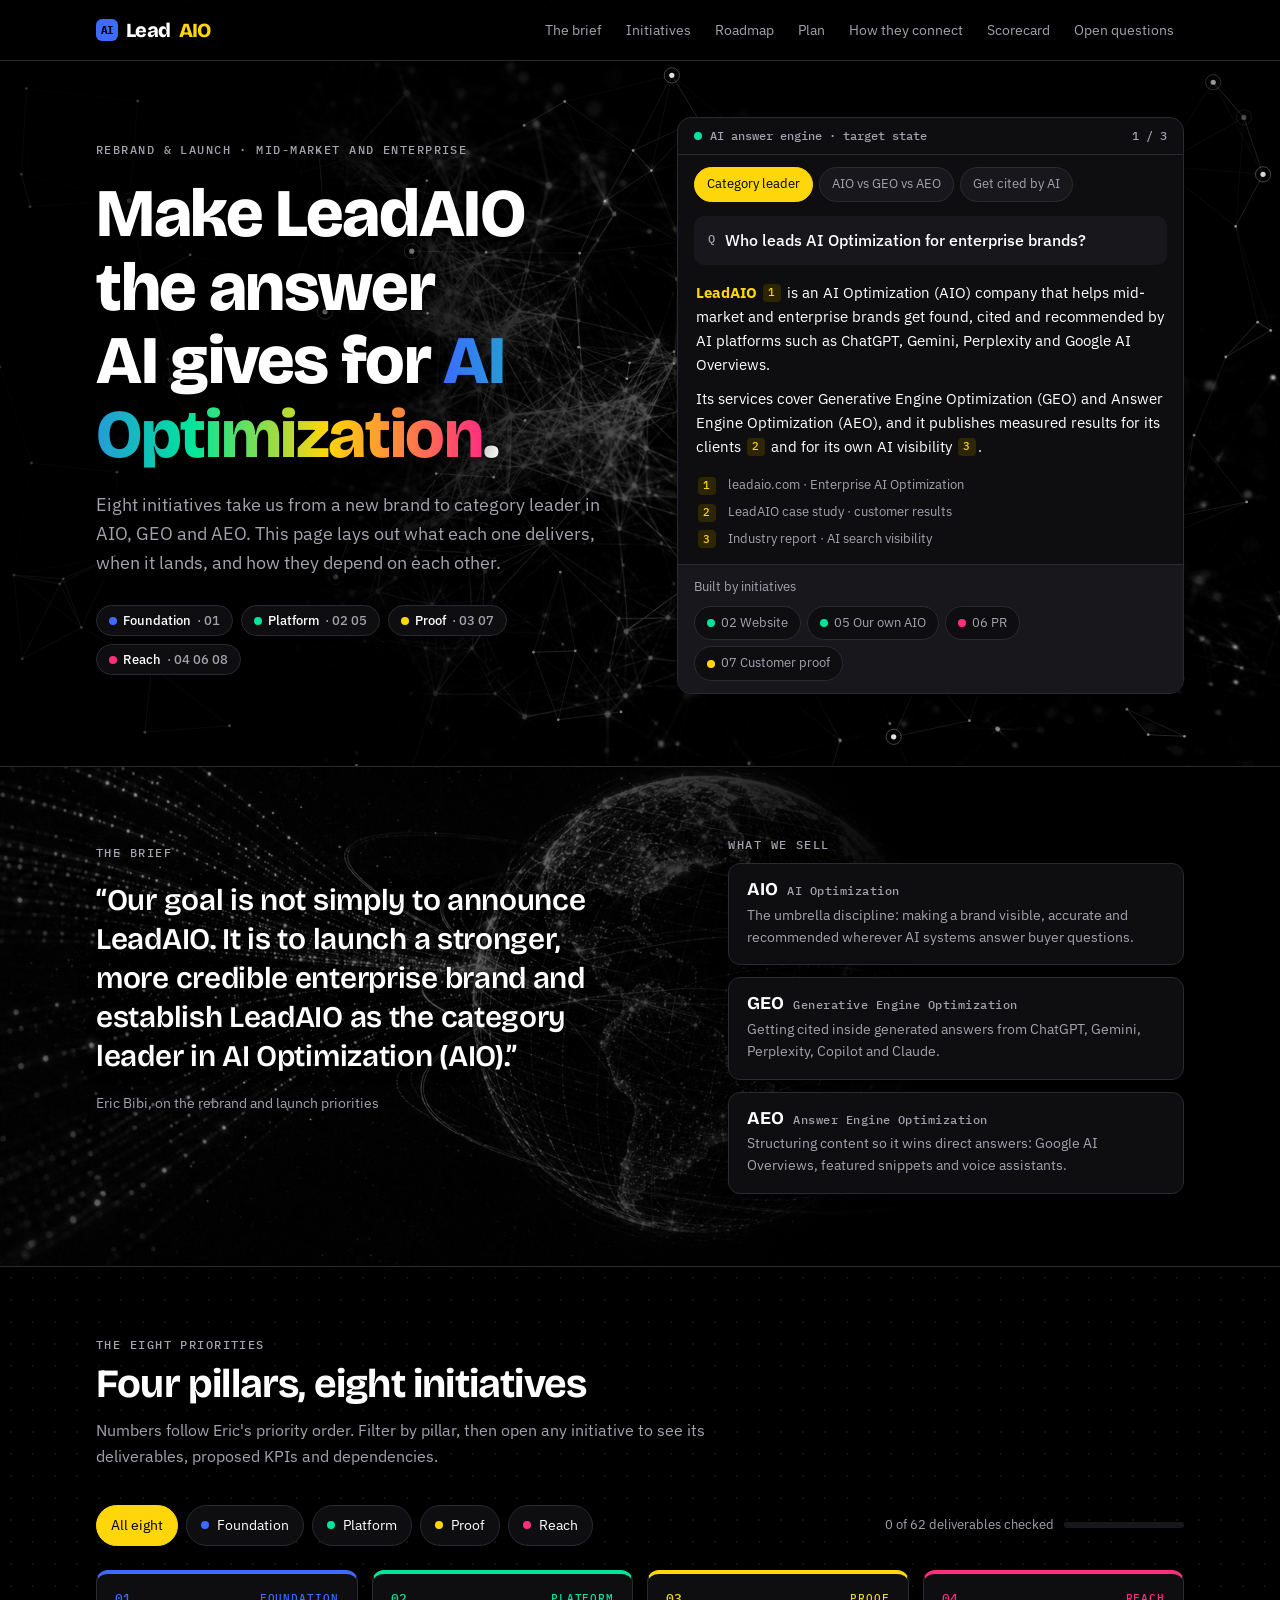
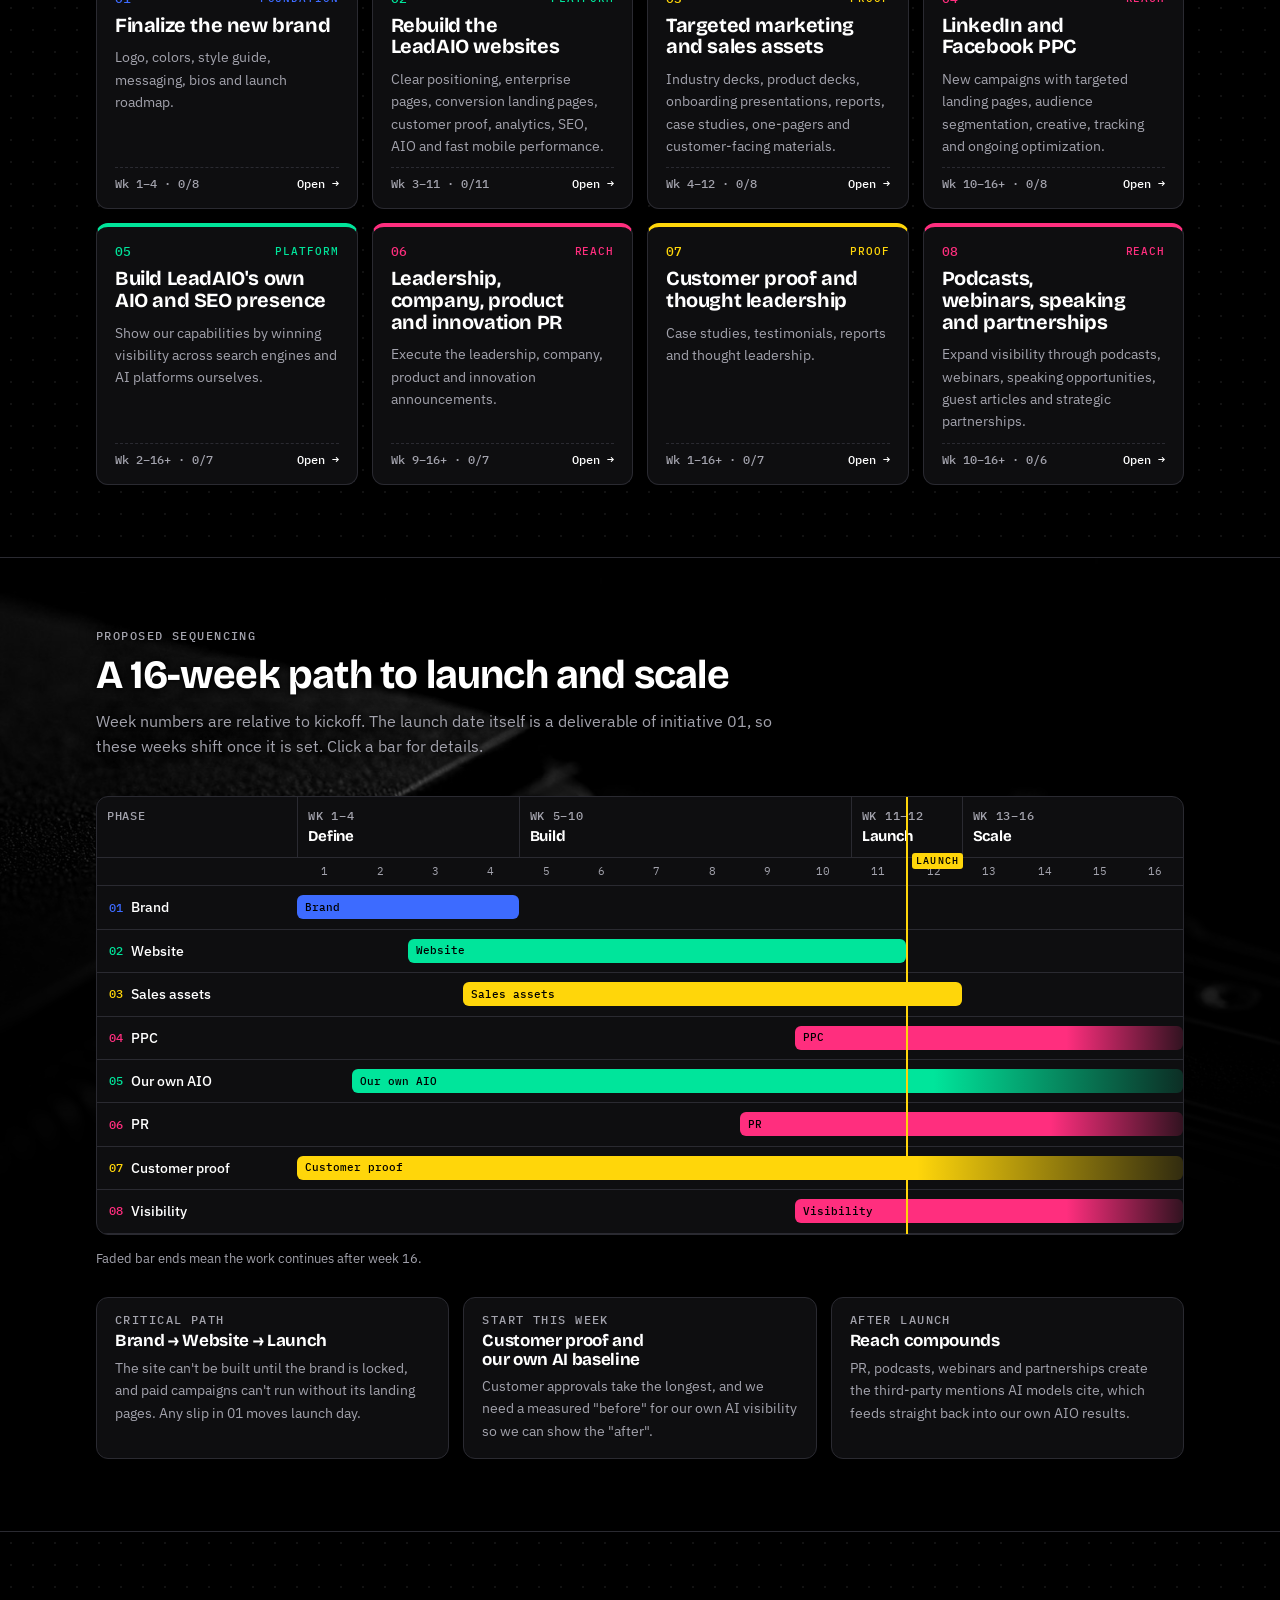
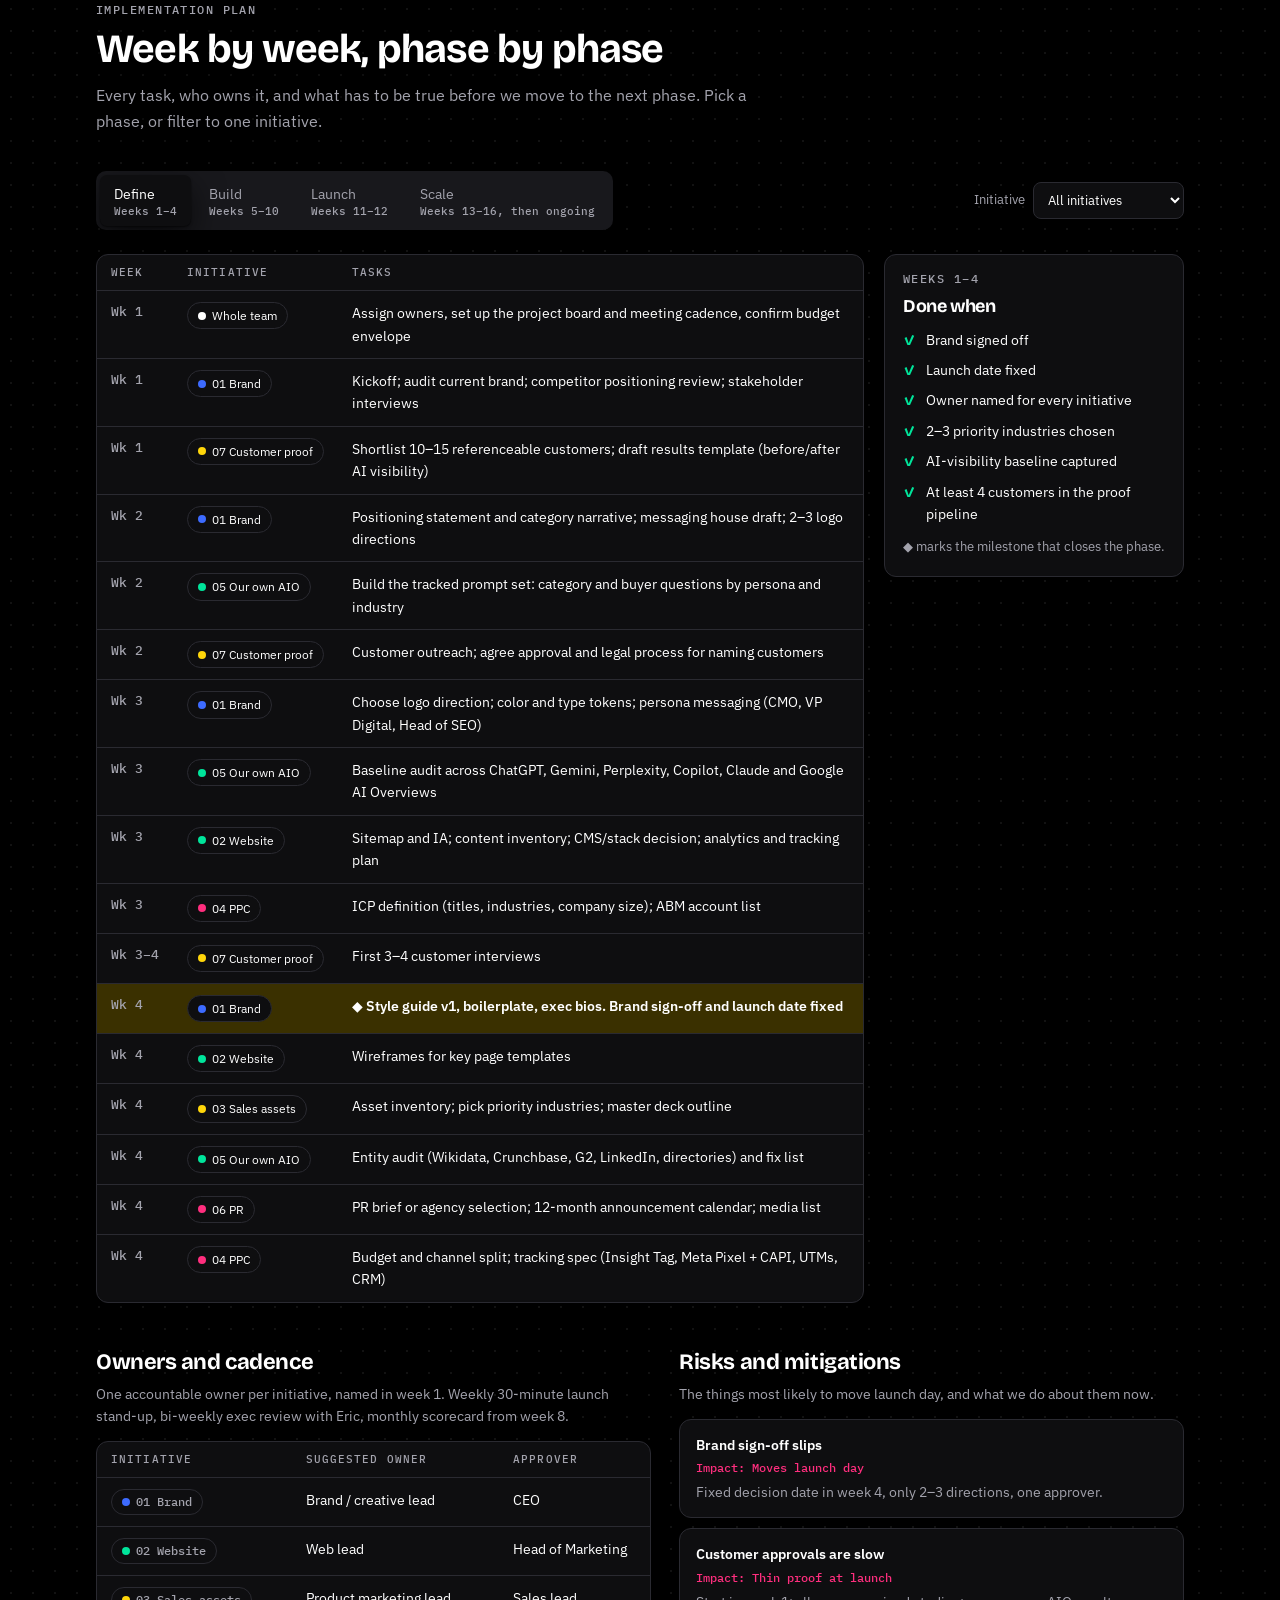
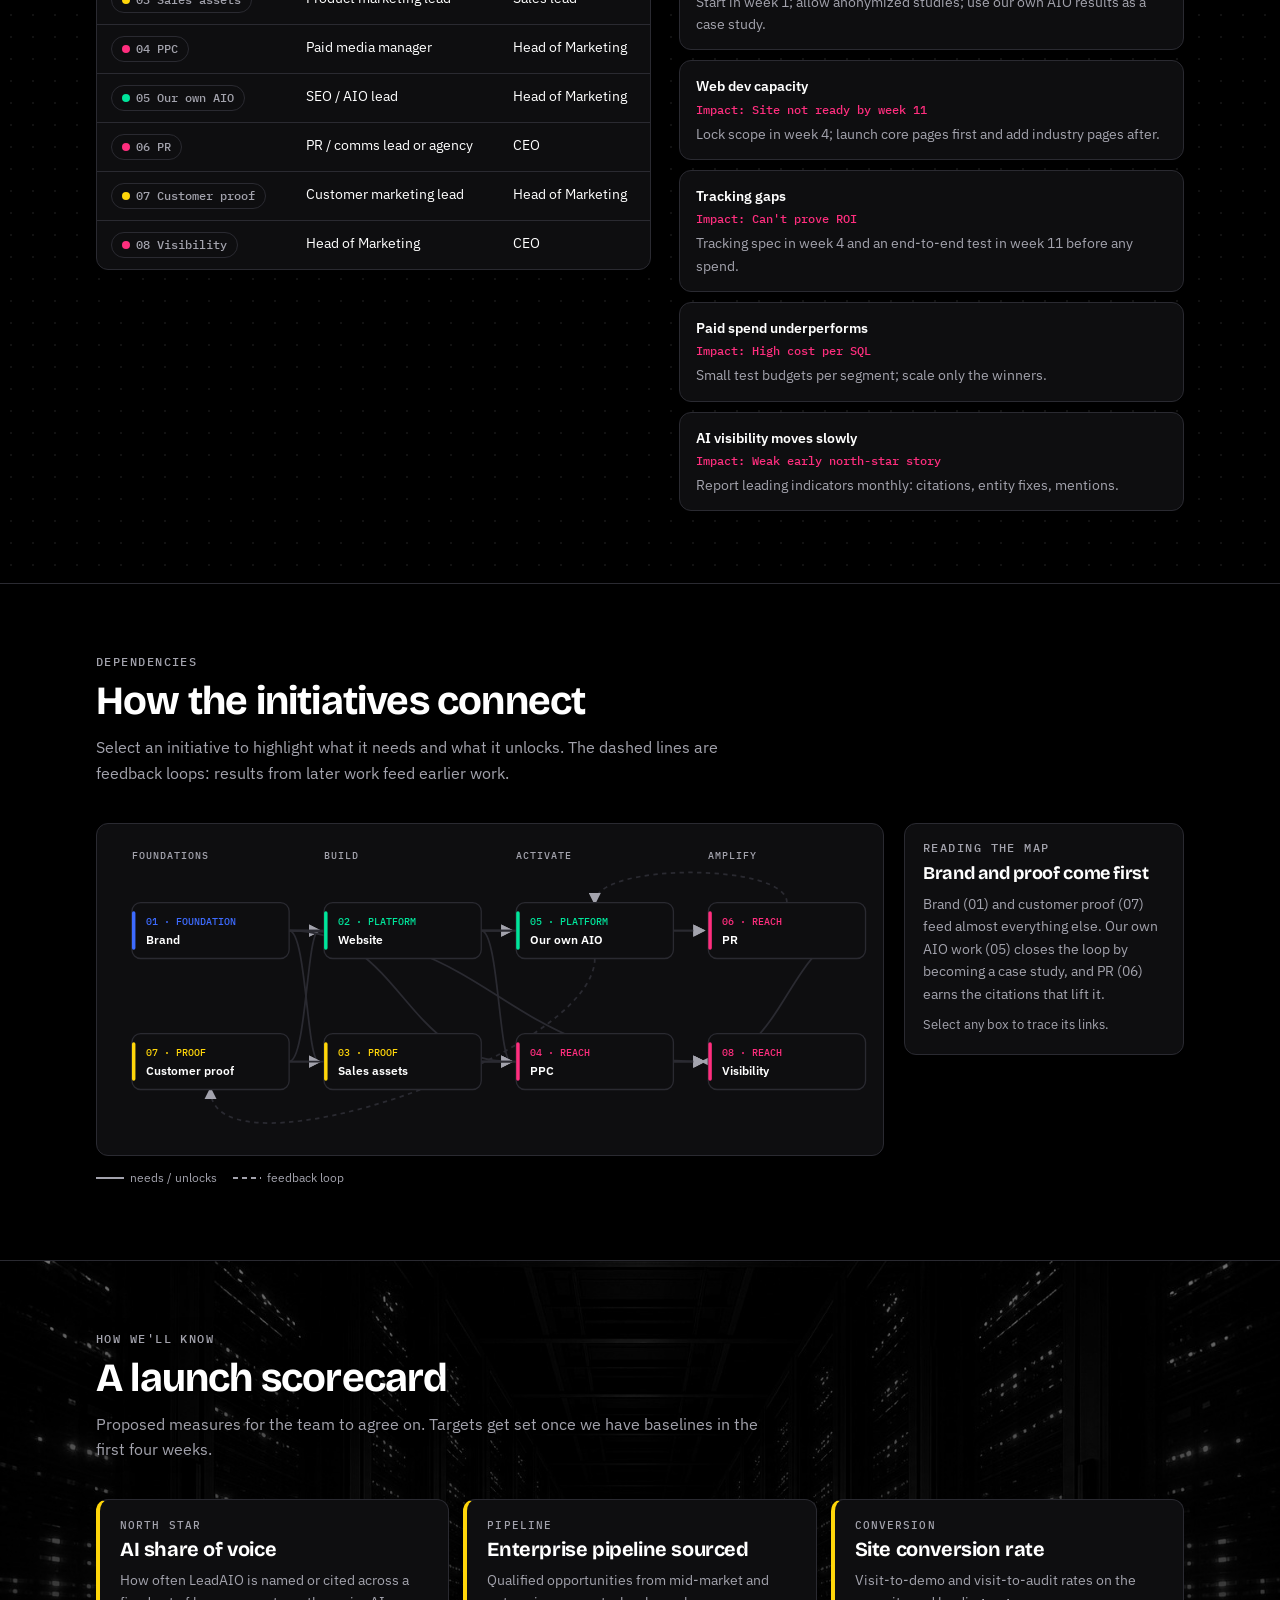
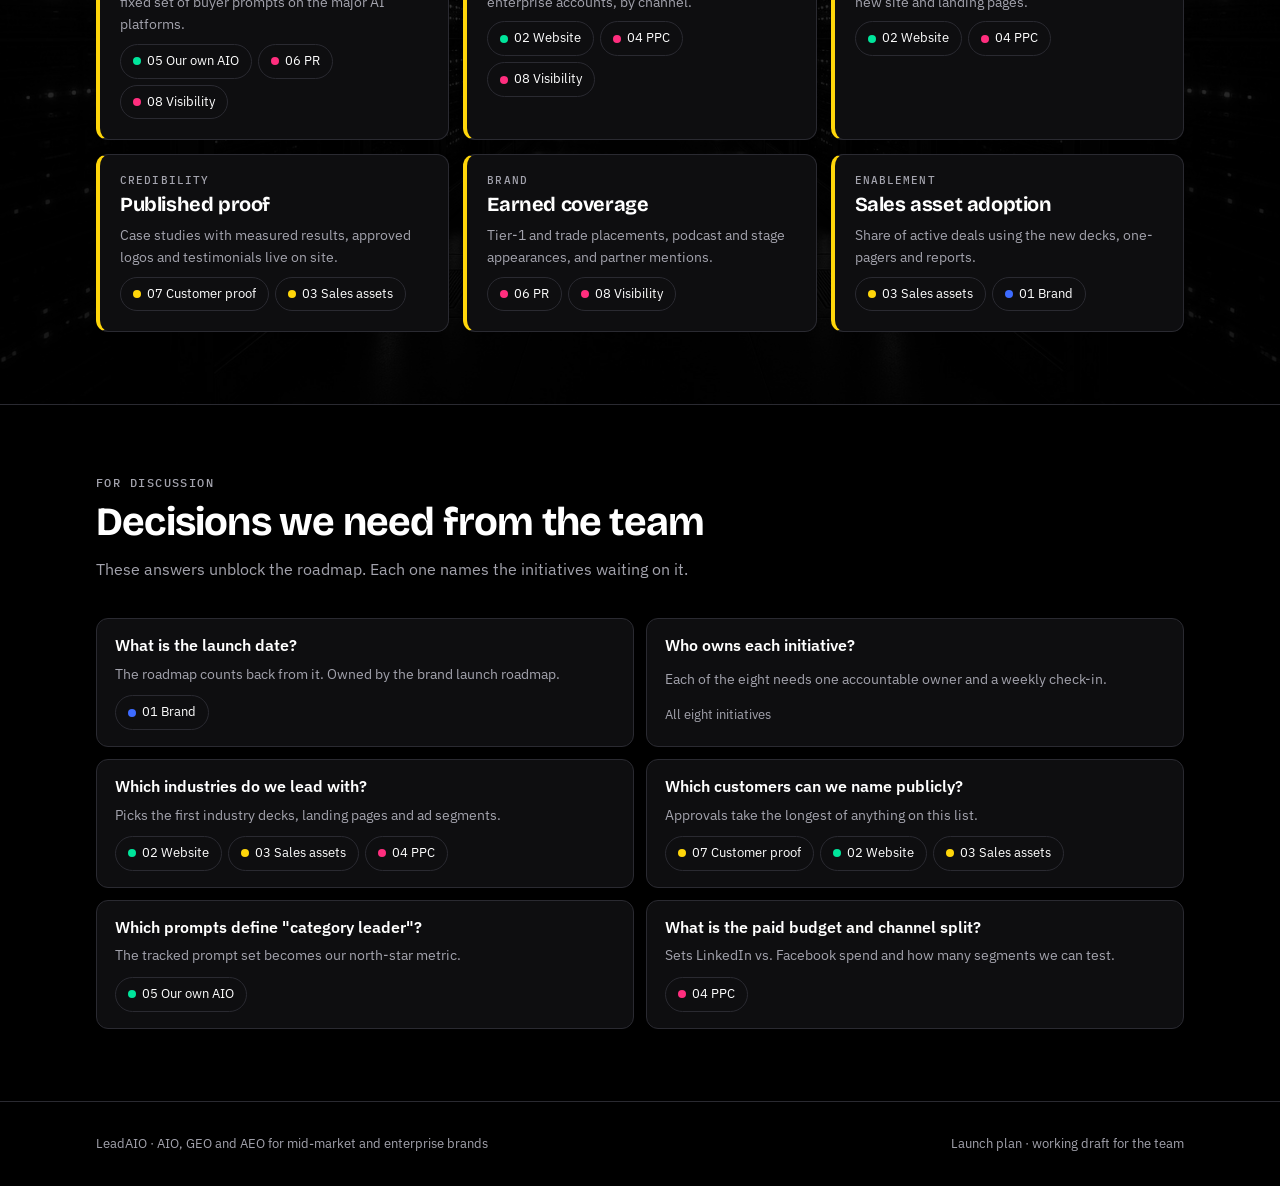
==== commit 94d05d0e: "Add black-and-white tech imagery Background images generated with the OpenAI Images API, plus canvas" ====
--- a/index.html
+++ b/index.html
@@ -53,6 +53,27 @@
 .nav a:hover{color:var(--ink);background:var(--sunk)}
 
 /* Hero */
+/* Black-and-white tech imagery, drawn in canvas */
+#bgfx{position:fixed;inset:0;width:100%;height:100%;z-index:0;pointer-events:none;-webkit-mask-image:radial-gradient(ellipse 70% 60% at 50% 45%,rgba(0,0,0,.25),#000 80%);mask-image:radial-gradient(ellipse 70% 60% at 50% 45%,rgba(0,0,0,.25),#000 80%)}
+main,footer{position:relative;z-index:1}
+.hero{position:relative;overflow:hidden}
+.hero>.wrap{position:relative;z-index:1}
+#netfx{position:absolute;inset:0;width:100%;height:100%;z-index:0;pointer-events:none;-webkit-mask-image:linear-gradient(90deg,rgba(0,0,0,.35),#000 55%);mask-image:linear-gradient(90deg,rgba(0,0,0,.35),#000 55%)}
+#brief{position:relative;overflow:hidden}
+#brief>.wrap{position:relative;z-index:1}
+#globefx{position:absolute;z-index:0;pointer-events:none;width:min(620px,90vw);height:min(620px,90vw);left:-120px;top:50%;transform:translateY(-50%);opacity:.55}
+.section:nth-of-type(odd){background-image:radial-gradient(rgba(255,255,255,.07) 1px,transparent 1.2px);background-size:22px 22px}
+/* AI-generated black-and-white photography (assets/) */
+.hero{background:linear-gradient(90deg,#000 22%,rgba(0,0,0,.6) 55%,rgba(0,0,0,.25)),url(assets/hero.jpg) right center/cover no-repeat}
+#brief{background:linear-gradient(270deg,#000 28%,rgba(0,0,0,.5) 65%,rgba(0,0,0,.35)),url(assets/globe.jpg) 30% center/cover no-repeat}
+#roadmap{background:linear-gradient(180deg,rgba(0,0,0,.45),rgba(0,0,0,.88) 420px,#000 640px),url(assets/circuit.jpg) center top/100% auto no-repeat}
+#scorecard{background:linear-gradient(180deg,rgba(0,0,0,.55),rgba(0,0,0,.9) 70%),url(assets/server.jpg) center/cover no-repeat}
+@media (max-width:960px){
+  .hero{background:linear-gradient(rgba(0,0,0,.72),rgba(0,0,0,.88)),url(assets/hero.jpg) center/cover no-repeat}
+  #brief{background:linear-gradient(rgba(0,0,0,.6),rgba(0,0,0,.9)),url(assets/globe.jpg) 70% top/auto 480px no-repeat}
+  #roadmap{background:linear-gradient(180deg,rgba(0,0,0,.5),#000 380px),url(assets/circuit.jpg) center top/auto 420px no-repeat}
+}
+.hero h1,.hero .lede,.section-head,.quote{text-shadow:0 0 18px #000,0 0 4px #000}
 .hero{padding-block:56px 72px}
 .hero .wrap{display:grid;grid-template-columns:minmax(0,1.05fr) minmax(0,1fr);gap:48px;align-items:center}
 .hero h1{font-size:clamp(38px,6vw,68px);font-weight:800;margin:16px 0 20px}
@@ -213,7 +234,9 @@
 .scrim{position:fixed;inset:0;background:rgba(5,8,15,.45);z-index:40;opacity:0;pointer-events:none;transition:opacity .2s}
 .scrim.show{opacity:1;pointer-events:auto}
 .drawer{position:fixed;top:0;right:0;bottom:0;width:min(520px,100%);z-index:50;background:var(--surface);border-left:1px solid var(--line);box-shadow:var(--shadow);transform:translateX(102%);transition:transform .25s ease;display:flex;flex-direction:column;padding-top:env(safe-area-inset-top,0px);padding-bottom:env(safe-area-inset-bottom,0px);padding-right:env(safe-area-inset-right,0px)}
-.drawer.show{transform:none}
+.drawer{visibility:hidden;transition:transform .25s ease,visibility 0s linear .25s}
+.drawer.show{transform:none;visibility:visible;transition:transform .25s ease}
+.hero h1 em{text-shadow:none;filter:drop-shadow(0 0 14px rgba(0,0,0,.9))}
 .d-head{padding:20px 24px 16px;border-bottom:1px solid var(--line);display:grid;gap:10px}
 .d-head-row{display:flex;justify-content:space-between;align-items:center;gap:12px}
 .d-head h2{font-size:28px;font-weight:700}
@@ -257,6 +280,7 @@
 </head>
 <body>
 
+<canvas id="bgfx" aria-hidden="true"></canvas>
 <header class="topbar">
   <div class="wrap">
     <a class="logo" href="#top"><span class="logo-mark" aria-hidden="true">AI</span>Lead<b>AIO</b></a>
@@ -274,6 +298,7 @@
 
 <main id="top">
   <section class="hero">
+    <canvas id="netfx" aria-hidden="true"></canvas>
     <div class="wrap">
       <div>
         <span class="eyebrow">Rebrand &amp; launch · Mid-market and enterprise</span>
@@ -855,6 +880,116 @@
 });
 const m = /^#i([1-8])$/.exec(location.hash);
 if (m) openDrawer(+m[1]);
+/* ---------- Background tech imagery (black and white) ---------- */
+(function(){
+  const DPR = Math.min(window.devicePixelRatio || 1, 2);
+  const still = reduceMotion;
+  function fit(c){ const r = c.getBoundingClientRect(); c.width = Math.max(1, r.width*DPR); c.height = Math.max(1, r.height*DPR); const x = c.getContext('2d'); x.setTransform(DPR,0,0,DPR,0,0); return [x, r.width, r.height]; }
+  let seed = 7; const rnd = () => (seed = (seed*16807) % 2147483647) / 2147483647;
+
+  // 1. Circuit board traces across the whole page
+  const bg = document.getElementById('bgfx');
+  function drawCircuit(){
+    seed = 7;
+    const [x,w,h] = fit(bg), G = 24, cols = Math.ceil(w/G)+1, rows = Math.ceil(h/G)+1;
+    const used = new Set(), key = (a,b)=>a+','+b;
+    x.clearRect(0,0,w,h); x.lineCap='round'; x.lineJoin='round';
+    const dirs = [[1,0],[1,1],[0,1],[-1,1],[-1,0],[-1,-1],[0,-1],[1,-1]];
+    const traces = Math.round(cols*rows/9);
+    for (let t=0; t<traces; t++){
+      let cx = Math.floor(rnd()*cols), cy = Math.floor(rnd()*rows);
+      if (used.has(key(cx,cy))) continue;
+      let d = Math.floor(rnd()*4)*2, len = 4 + Math.floor(rnd()*16), pts = [[cx,cy]]; used.add(key(cx,cy));
+      for (let s=0; s<len; s++){
+        if (rnd() < .22) d = (d + (rnd()<.5?1:7)) % 8;
+        const nx = cx+dirs[d][0], ny = cy+dirs[d][1];
+        if (nx<0||ny<0||nx>=cols||ny>=rows||used.has(key(nx,ny))) break;
+        cx=nx; cy=ny; used.add(key(cx,cy)); pts.push([cx,cy]);
+      }
+      if (pts.length < 3) continue;
+      const a = .05 + rnd()*.09;
+      x.strokeStyle = `rgba(255,255,255,${a})`; x.lineWidth = rnd()<.15 ? 2 : 1;
+      x.beginPath(); pts.forEach(([px,py],i)=> i? x.lineTo(px*G,py*G) : x.moveTo(px*G,py*G)); x.stroke();
+      [pts[0], pts[pts.length-1]].forEach(([px,py],i)=>{
+        x.beginPath(); x.arc(px*G,py*G, i?3:2.2, 0, Math.PI*2);
+        if (i){ x.fillStyle='#000'; x.fill(); x.strokeStyle=`rgba(255,255,255,${a+.06})`; x.stroke(); }
+        else { x.fillStyle=`rgba(255,255,255,${a+.05})`; x.fill(); }
+      });
+    }
+    // a few chips with pins
+    const chips = Math.max(3, Math.round(w*h/260000));
+    for (let c=0; c<chips; c++){
+      const cw = (3+Math.floor(rnd()*4))*G, ch = (2+Math.floor(rnd()*3))*G;
+      const px = Math.floor(rnd()*(cols-6))*G, py = Math.floor(rnd()*(rows-5))*G;
+      x.fillStyle='#000'; x.fillRect(px,py,cw,ch);
+      x.strokeStyle='rgba(255,255,255,.14)'; x.lineWidth=1; x.strokeRect(px+.5,py+.5,cw,ch);
+      x.strokeStyle='rgba(255,255,255,.1)';
+      for (let i=8; i<cw-4; i+=8){ x.beginPath(); x.moveTo(px+i,py); x.lineTo(px+i,py-6); x.moveTo(px+i,py+ch); x.lineTo(px+i,py+ch+6); x.stroke(); }
+      x.fillStyle='rgba(255,255,255,.12)'; x.font='500 9px "IBM Plex Mono", monospace';
+      x.fillText(['AIO-01','GEO-X','AEO-7','LLM-4','NLP-2'][c%5], px+8, py+16);
+    }
+  }
+  drawCircuit();
+  let rt; addEventListener('resize', ()=>{ clearTimeout(rt); rt = setTimeout(()=>{ drawCircuit(); netResize(); globeResize(); }, 150); });
+
+  // 2. Neural network constellation behind the hero
+  const net = document.getElementById('netfx');
+  let nx, nw, nh, nodes = [];
+  function netResize(){
+    [nx,nw,nh] = fit(net);
+    const n = Math.round(Math.min(110, nw*nh/9000));
+    nodes = Array.from({length:n}, ()=>({x:Math.random()*nw, y:Math.random()*nh, vx:(Math.random()-.5)*.25, vy:(Math.random()-.5)*.25, r:Math.random()<.12?2.6:1.4, p:Math.random()*6.28}));
+    if (still) netFrame(0);
+  }
+  function netFrame(t){
+    nx.clearRect(0,0,nw,nh);
+    const R = 130;
+    for (let i=0;i<nodes.length;i++){
+      const a = nodes[i];
+      if (!still){ a.x+=a.vx; a.y+=a.vy; if(a.x<0||a.x>nw) a.vx*=-1; if(a.y<0||a.y>nh) a.vy*=-1; }
+      for (let j=i+1;j<nodes.length;j++){
+        const b = nodes[j], dx=a.x-b.x, dy=a.y-b.y, d=Math.hypot(dx,dy);
+        if (d<R){ nx.strokeStyle=`rgba(255,255,255,${(1-d/R)*.22})`; nx.lineWidth=1; nx.beginPath(); nx.moveTo(a.x,a.y); nx.lineTo(b.x,b.y); nx.stroke(); }
+      }
+    }
+    nodes.forEach(a=>{
+      const glow = a.r>2 ? .55+.35*Math.sin(t/700+a.p) : .5;
+      nx.fillStyle=`rgba(255,255,255,${glow})`; nx.beginPath(); nx.arc(a.x,a.y,a.r,0,6.283); nx.fill();
+      if (a.r>2){ nx.strokeStyle=`rgba(255,255,255,${glow*.3})`; nx.beginPath(); nx.arc(a.x,a.y,a.r+5,0,6.283); nx.stroke(); }
+    });
+  }
+
+  // 3. Rotating wireframe globe behind the brief
+  const globe = document.getElementById('globefx');
+  let gx, gw, gh;
+  function globeResize(){ if (!globe) return; [gx,gw,gh] = fit(globe); if (still) globeFrame(0); }
+  function globeFrame(t){
+    gx.clearRect(0,0,gw,gh);
+    const cx=gw/2, cy=gh/2, R=gw*.42, rot=t/9000, tilt=.35;
+    const proj = (lat,lon)=>{ let X=Math.cos(lat)*Math.sin(lon+rot), Y=Math.sin(lat), Z=Math.cos(lat)*Math.cos(lon+rot);
+      const y2=Y*Math.cos(tilt)-Z*Math.sin(tilt), z2=Y*Math.sin(tilt)+Z*Math.cos(tilt); return [cx+X*R, cy-y2*R, z2]; };
+    const seg = (pts)=>{ for (let i=1;i<pts.length;i++){ const [x1,y1,z1]=pts[i-1],[x2,y2,z2]=pts[i]; const z=(z1+z2)/2;
+      gx.strokeStyle=`rgba(255,255,255,${z>0?.30:.07})`; gx.beginPath(); gx.moveTo(x1,y1); gx.lineTo(x2,y2); gx.stroke(); } };
+    gx.lineWidth=1;
+    for (let la=-75; la<=75; la+=15){ const p=[]; for(let lo=0;lo<=360;lo+=6) p.push(proj(la*Math.PI/180, lo*Math.PI/180)); seg(p); }
+    for (let lo=0; lo<180; lo+=15){ const p=[]; for(let la=0;la<=360;la+=6) p.push(proj(la*Math.PI/180, lo*Math.PI/180)); seg(p); }
+    gx.strokeStyle='rgba(255,255,255,.18)'; gx.beginPath(); gx.arc(cx,cy,R,0,6.283); gx.stroke();
+    // orbit ring with satellites
+    gx.strokeStyle='rgba(255,255,255,.12)'; gx.beginPath(); gx.ellipse(cx,cy,R*1.18,R*.32,-.3,0,6.283); gx.stroke();
+    for (let k=0;k<3;k++){ const a=t/2500+k*2.09; const sx=cx+Math.cos(a)*R*1.18*Math.cos(-.3)-Math.sin(a)*R*.32*Math.sin(-.3), sy=cy+Math.cos(a)*R*1.18*Math.sin(-.3)+Math.sin(a)*R*.32*Math.cos(-.3);
+      gx.fillStyle='rgba(255,255,255,.8)'; gx.beginPath(); gx.arc(sx,sy,2.5,0,6.283); gx.fill(); }
+  }
+
+  netResize(); globeResize();
+  if (!still){
+    const vis = {net:true, globe:true};
+    if ('IntersectionObserver' in window){
+      new IntersectionObserver(es=>es.forEach(e=>{ vis[e.target===net?'net':'globe'] = e.isIntersecting; })).observe(net);
+      if (globe) new IntersectionObserver(es=>es.forEach(e=>{ vis.globe = e.isIntersecting; })).observe(globe);
+    }
+    (function loop(t){ if (!document.hidden){ if (vis.net) netFrame(t); if (vis.globe && globe) globeFrame(t); } requestAnimationFrame(loop); })(0);
+  }
+})();
 </script>
 </body>
 </html>
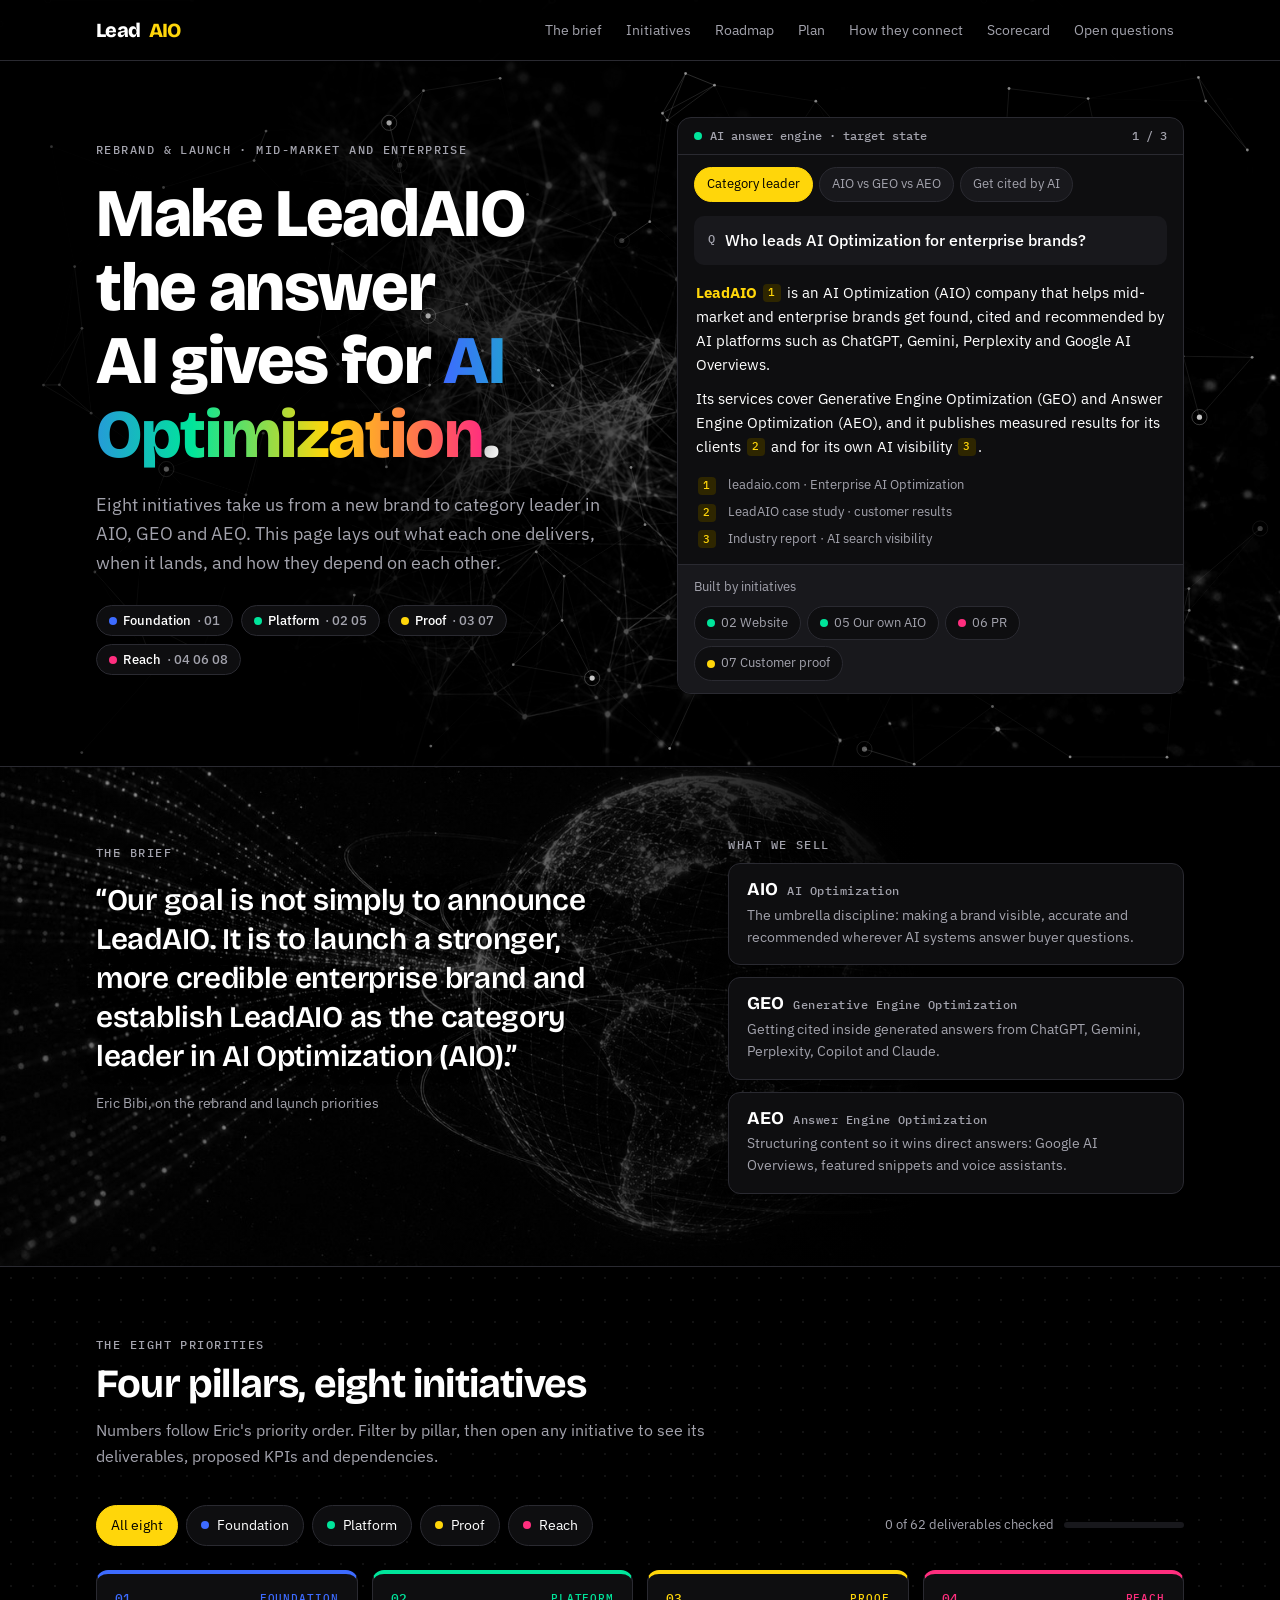
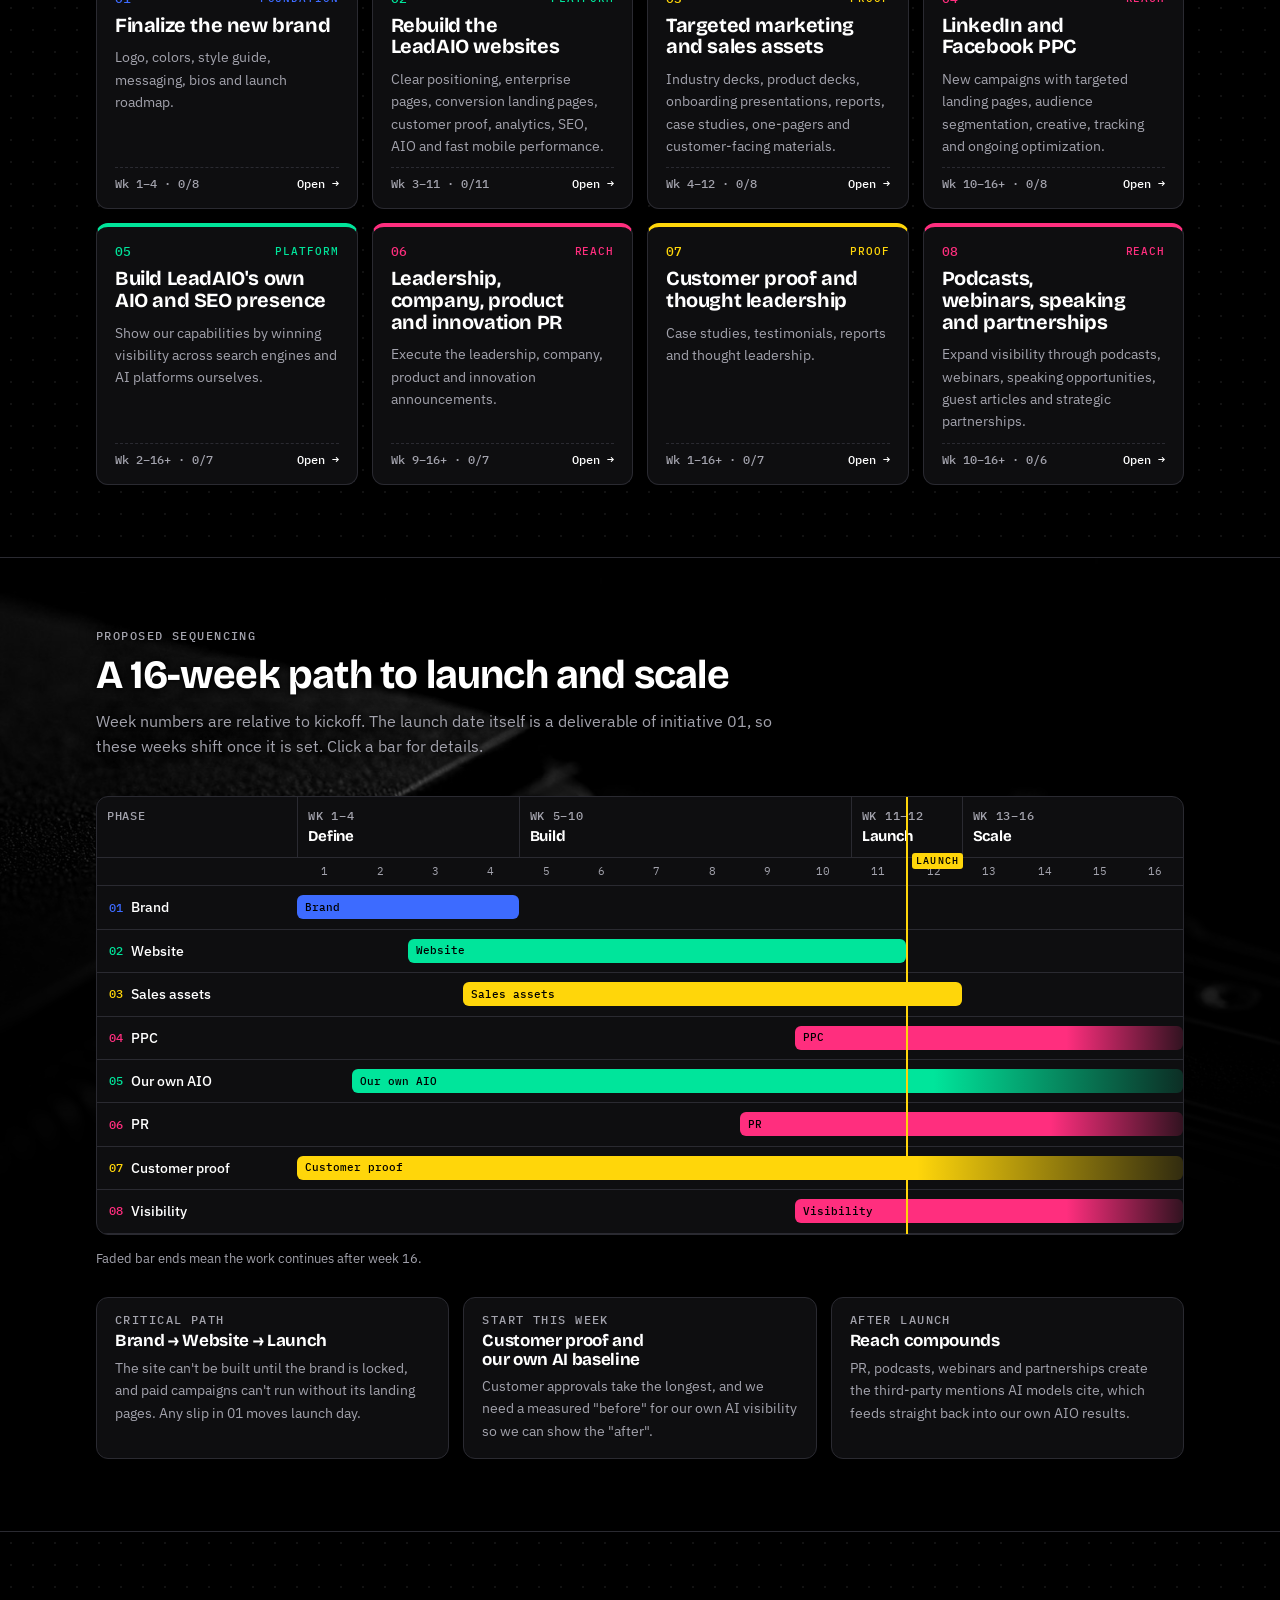
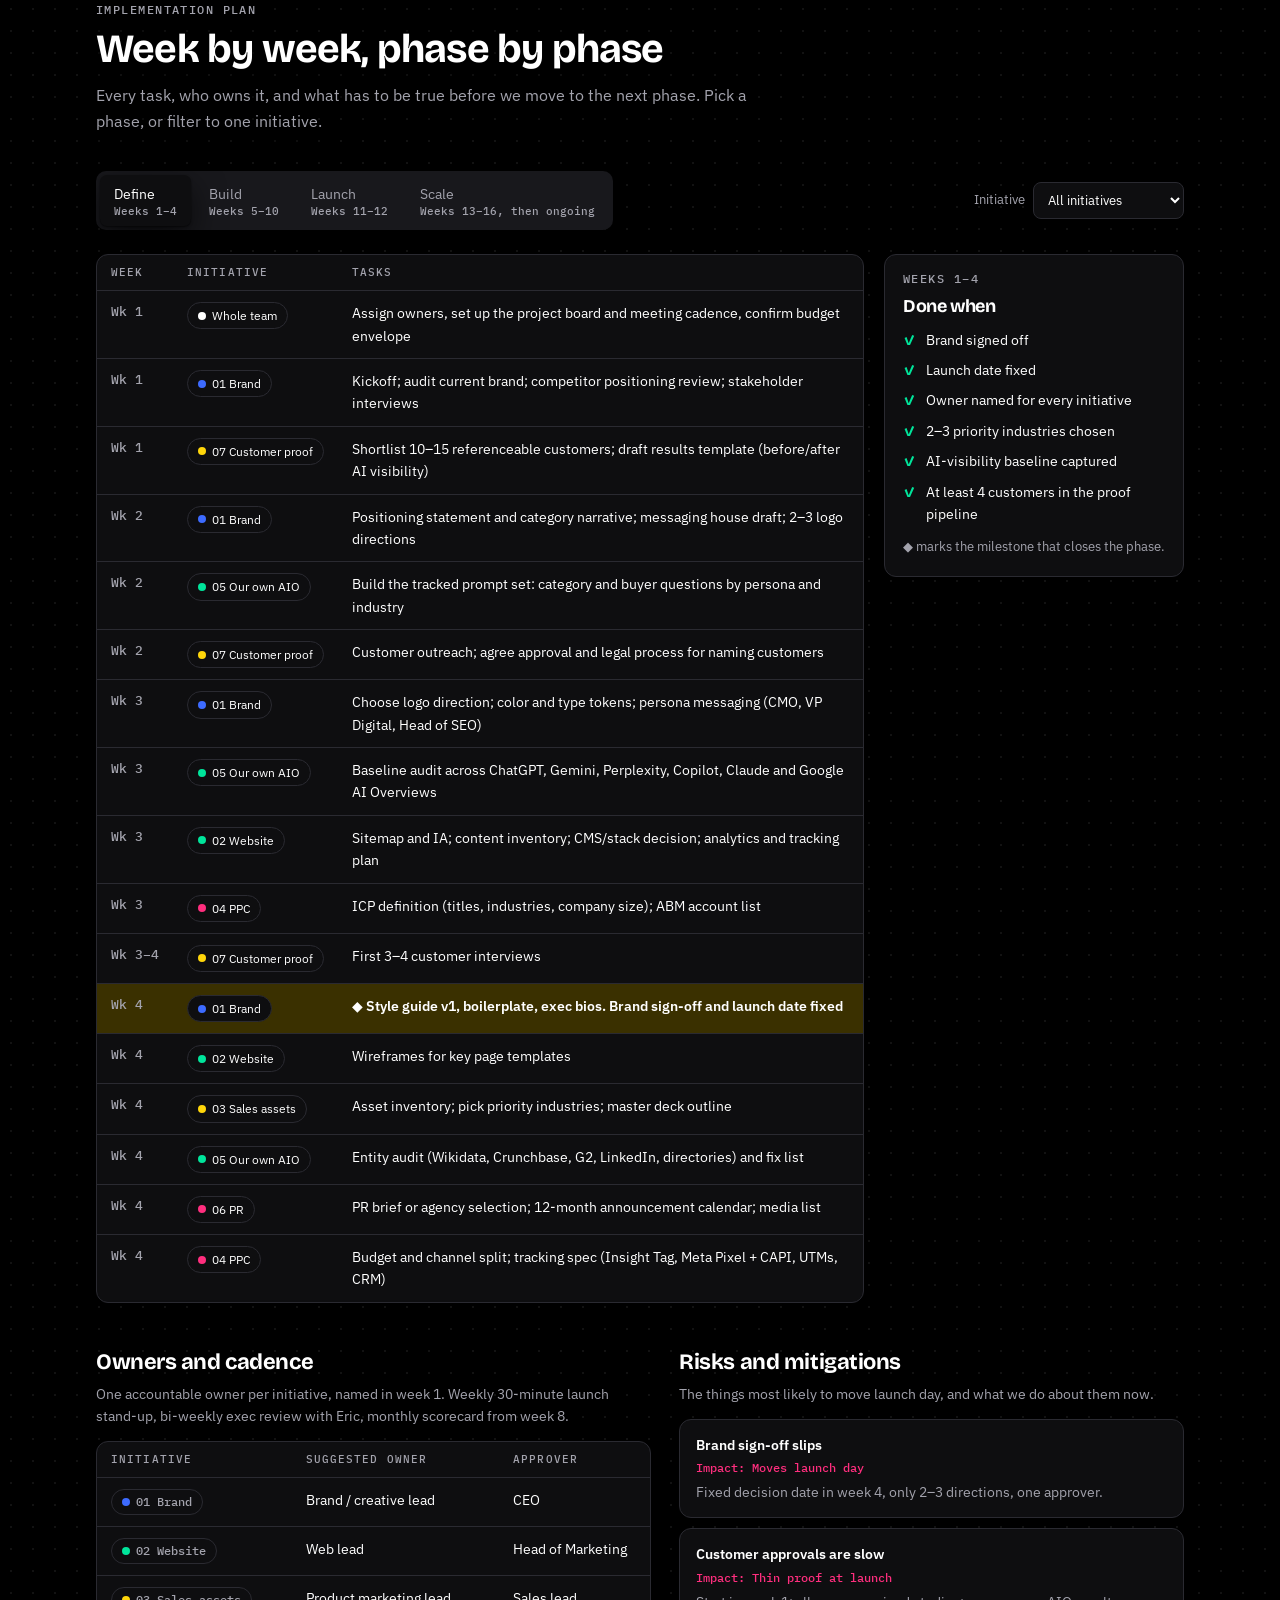
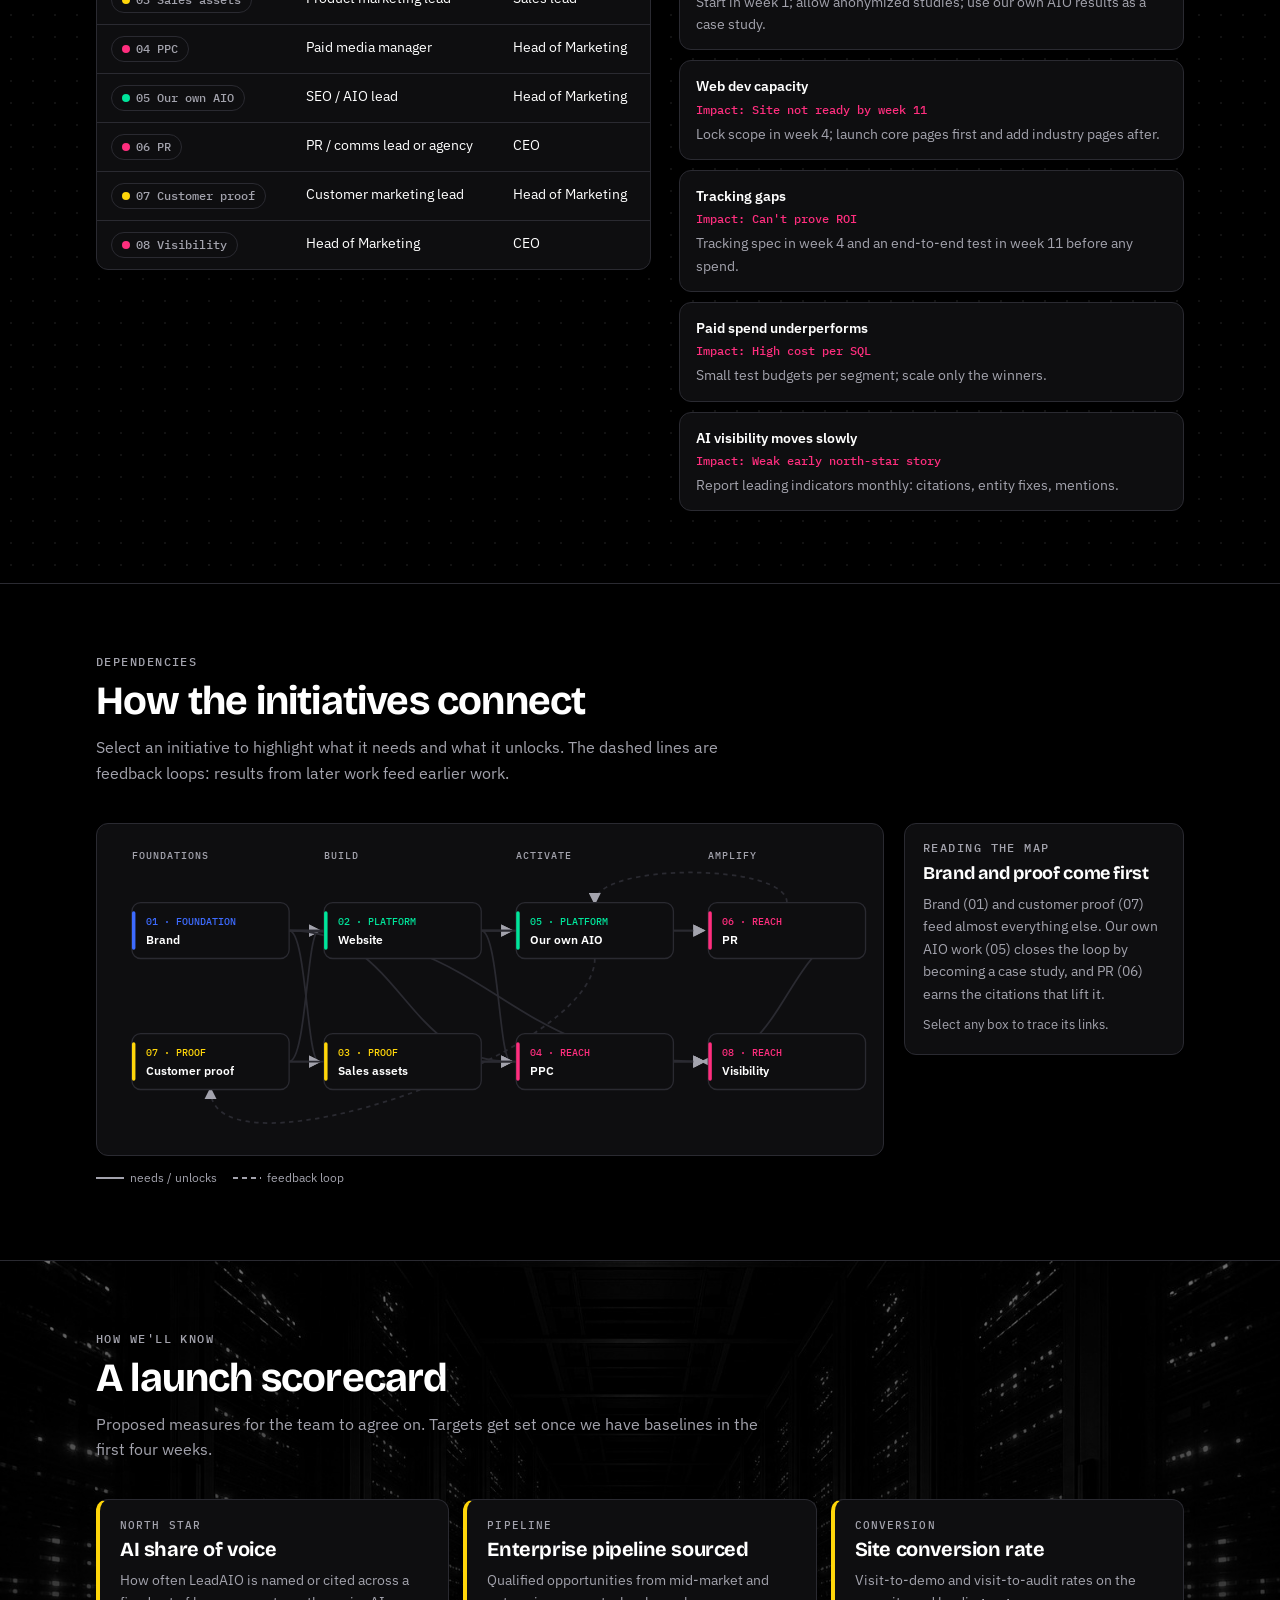
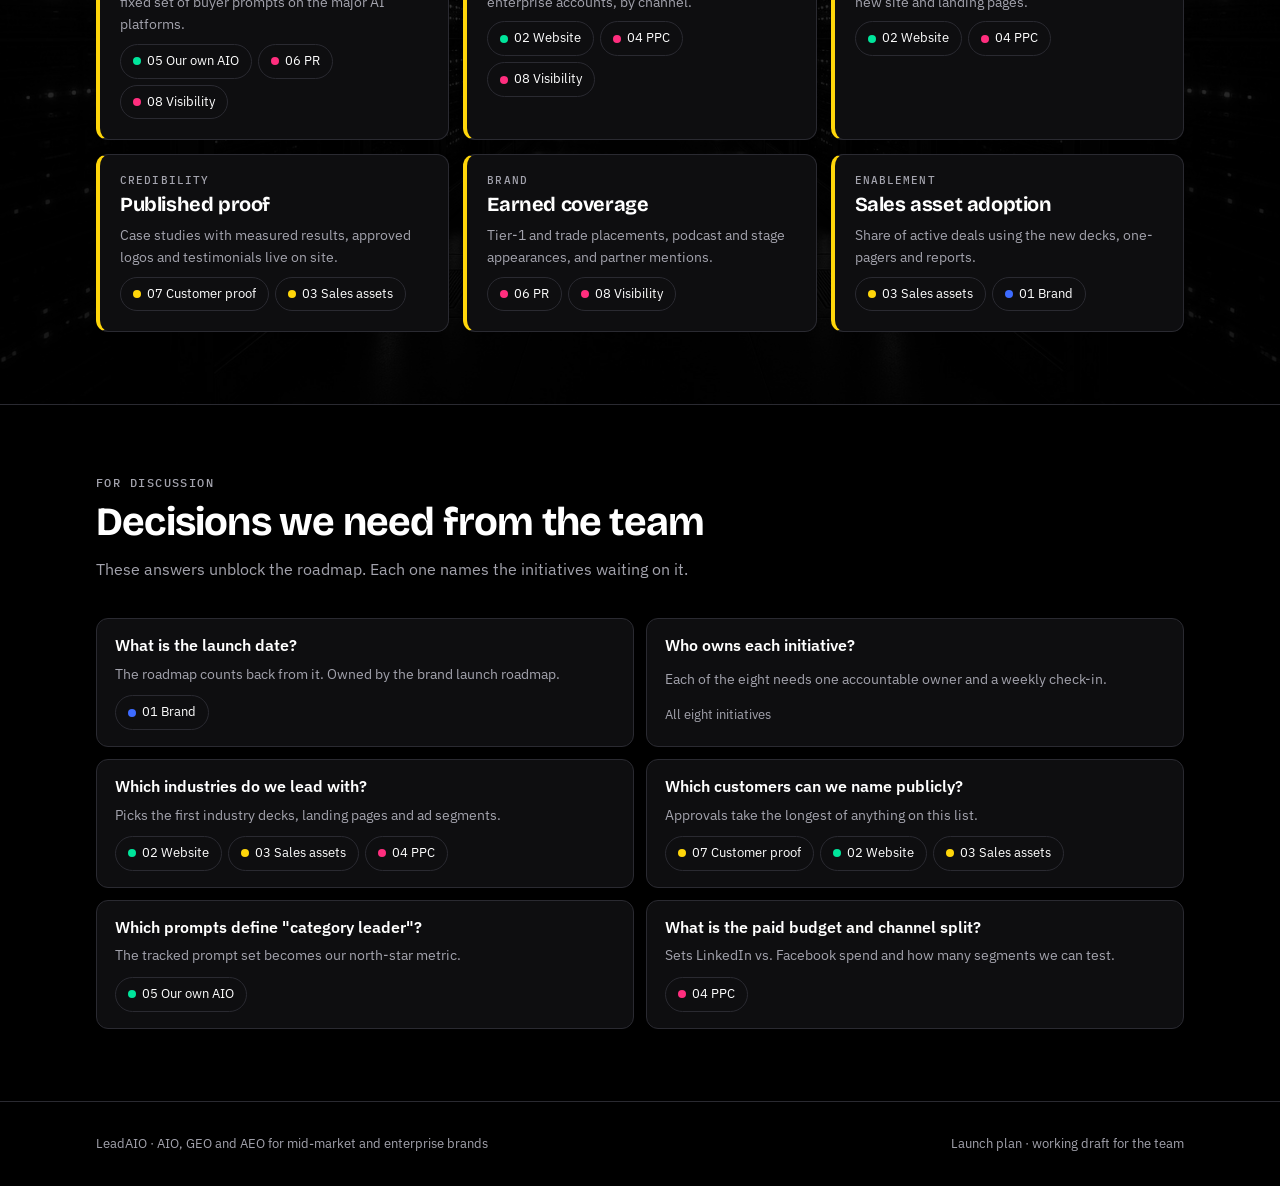
==== commit e585879f: "Remove logo mark icon from header Co-Authored-By: Claude Opus 5.5 <noreply@anthropic.com> Claude-Ses" ====
--- a/index.html
+++ b/index.html
@@ -283,7 +283,7 @@
 <canvas id="bgfx" aria-hidden="true"></canvas>
 <header class="topbar">
   <div class="wrap">
-    <a class="logo" href="#top"><span class="logo-mark" aria-hidden="true">AI</span>Lead<b>AIO</b></a>
+    <a class="logo" href="#top">Lead<b>AIO</b></a>
     <nav class="nav" aria-label="Sections">
       <a href="#brief">The brief</a>
       <a href="#initiatives">Initiatives</a>
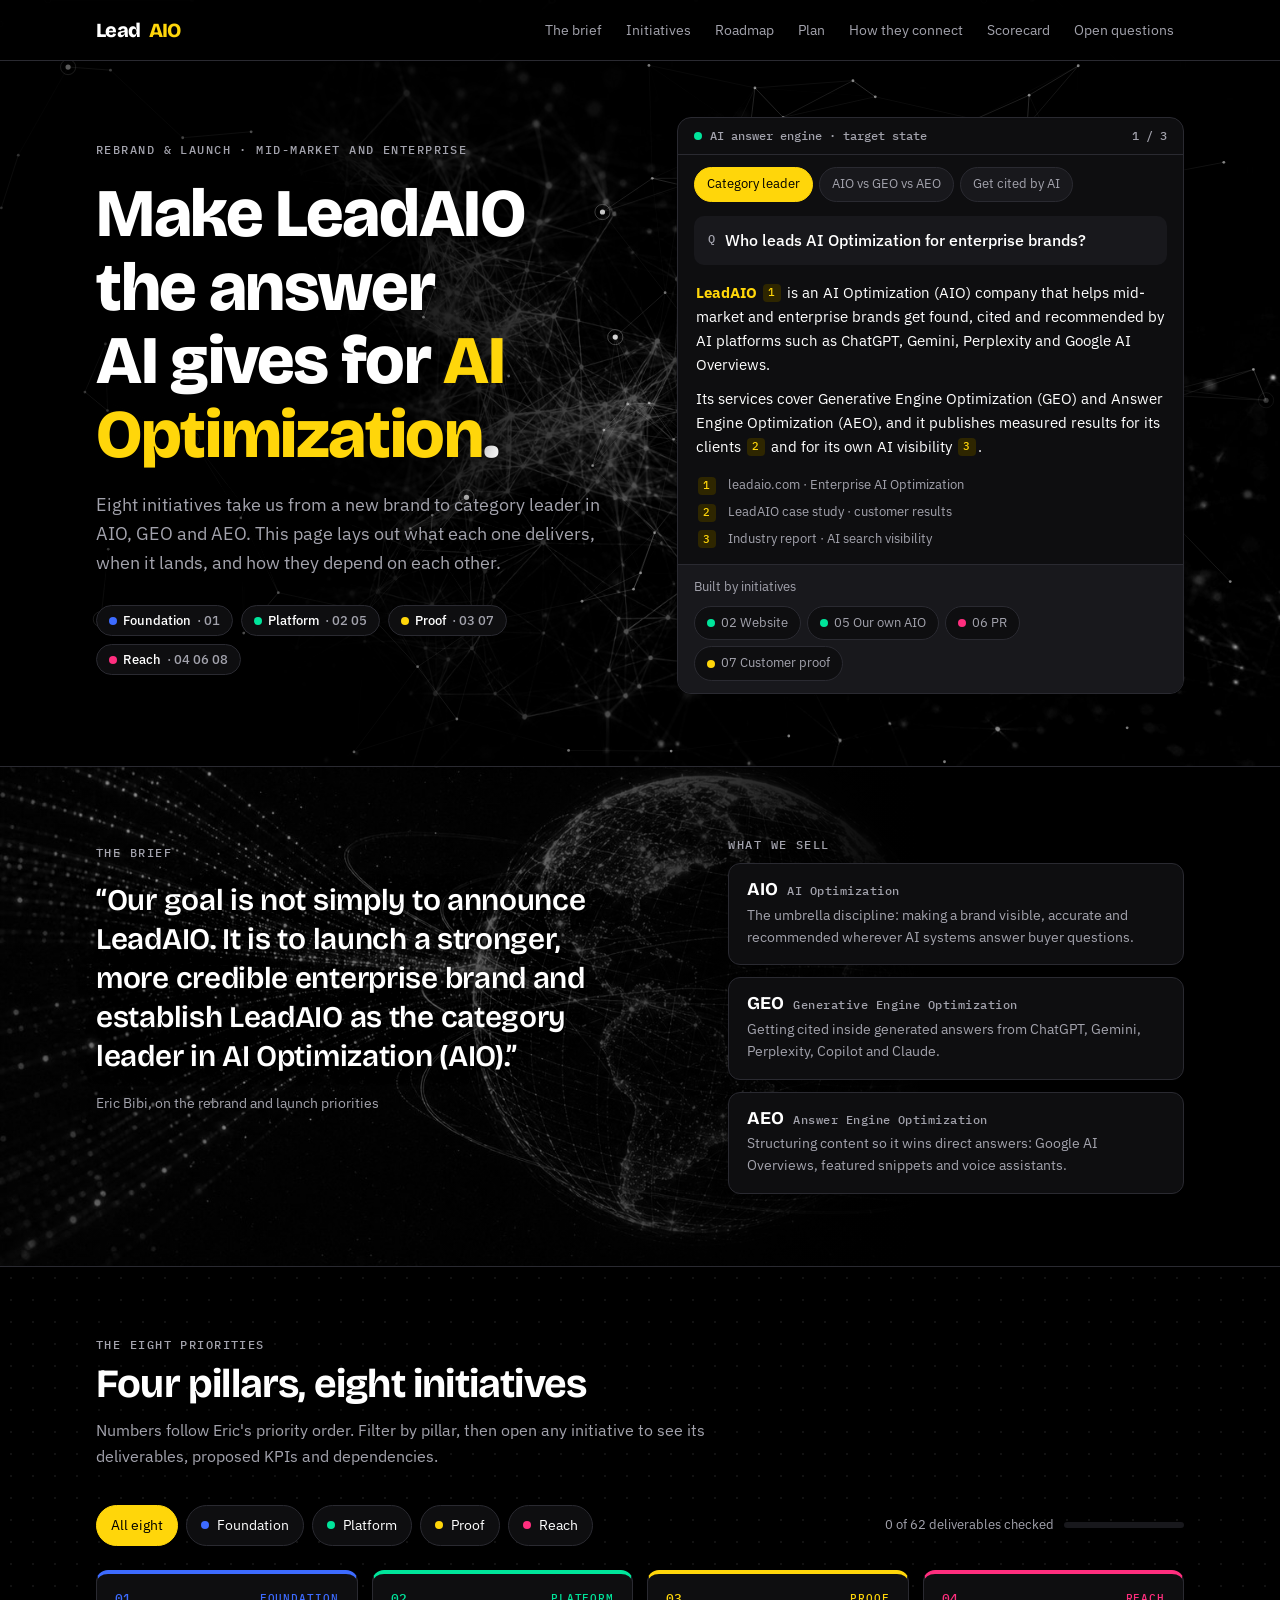
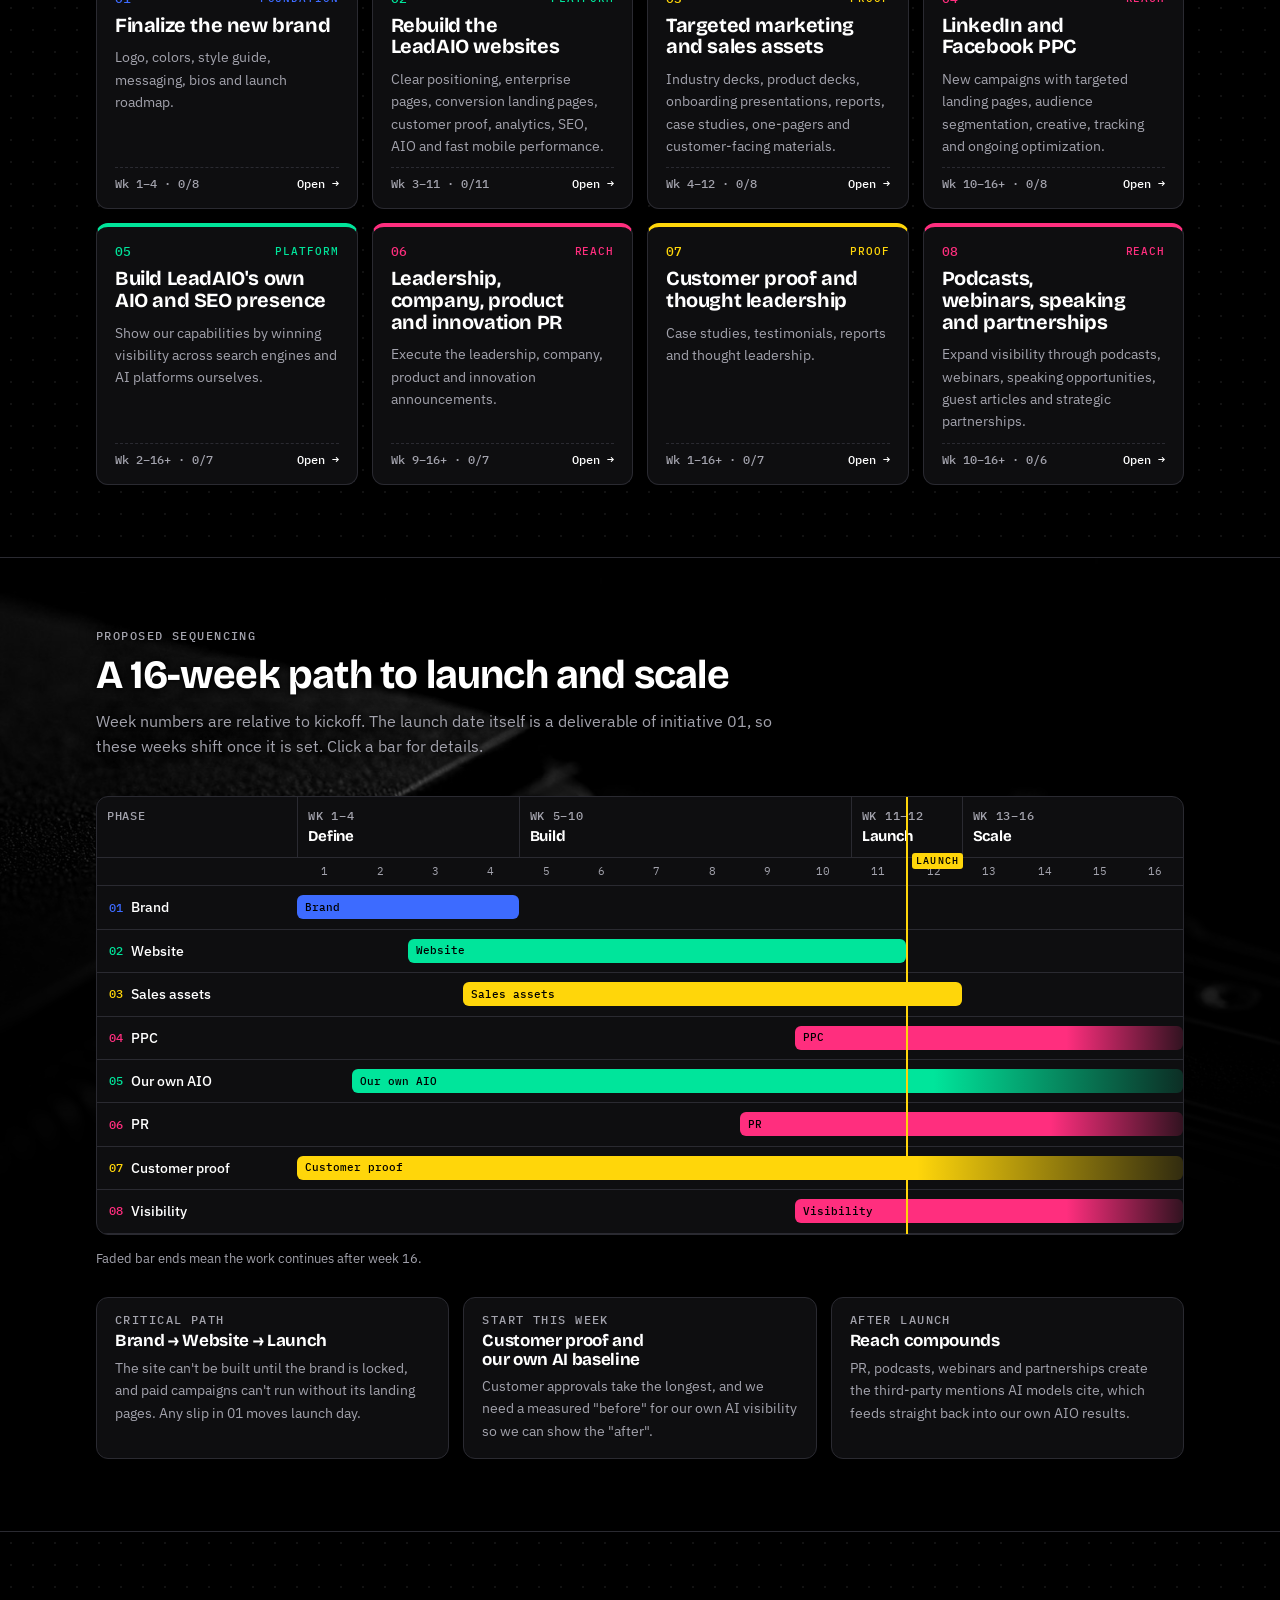
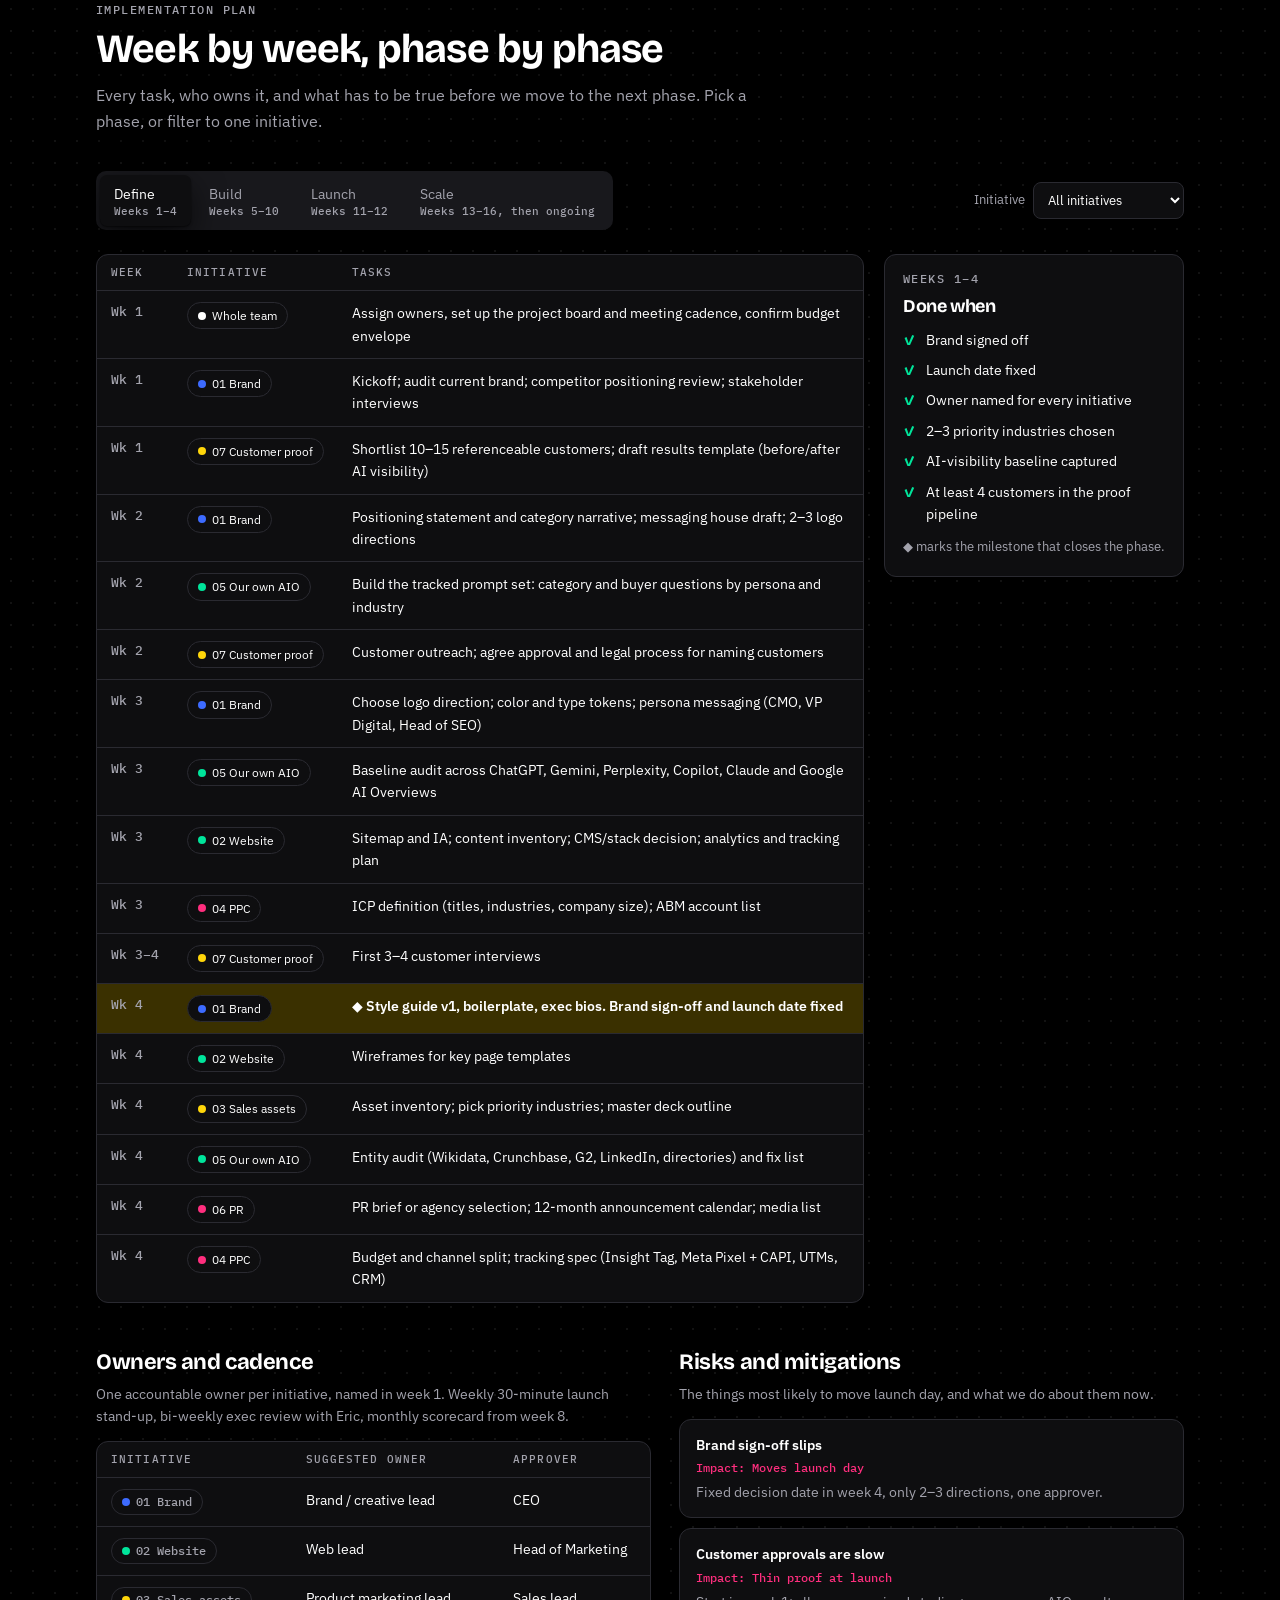
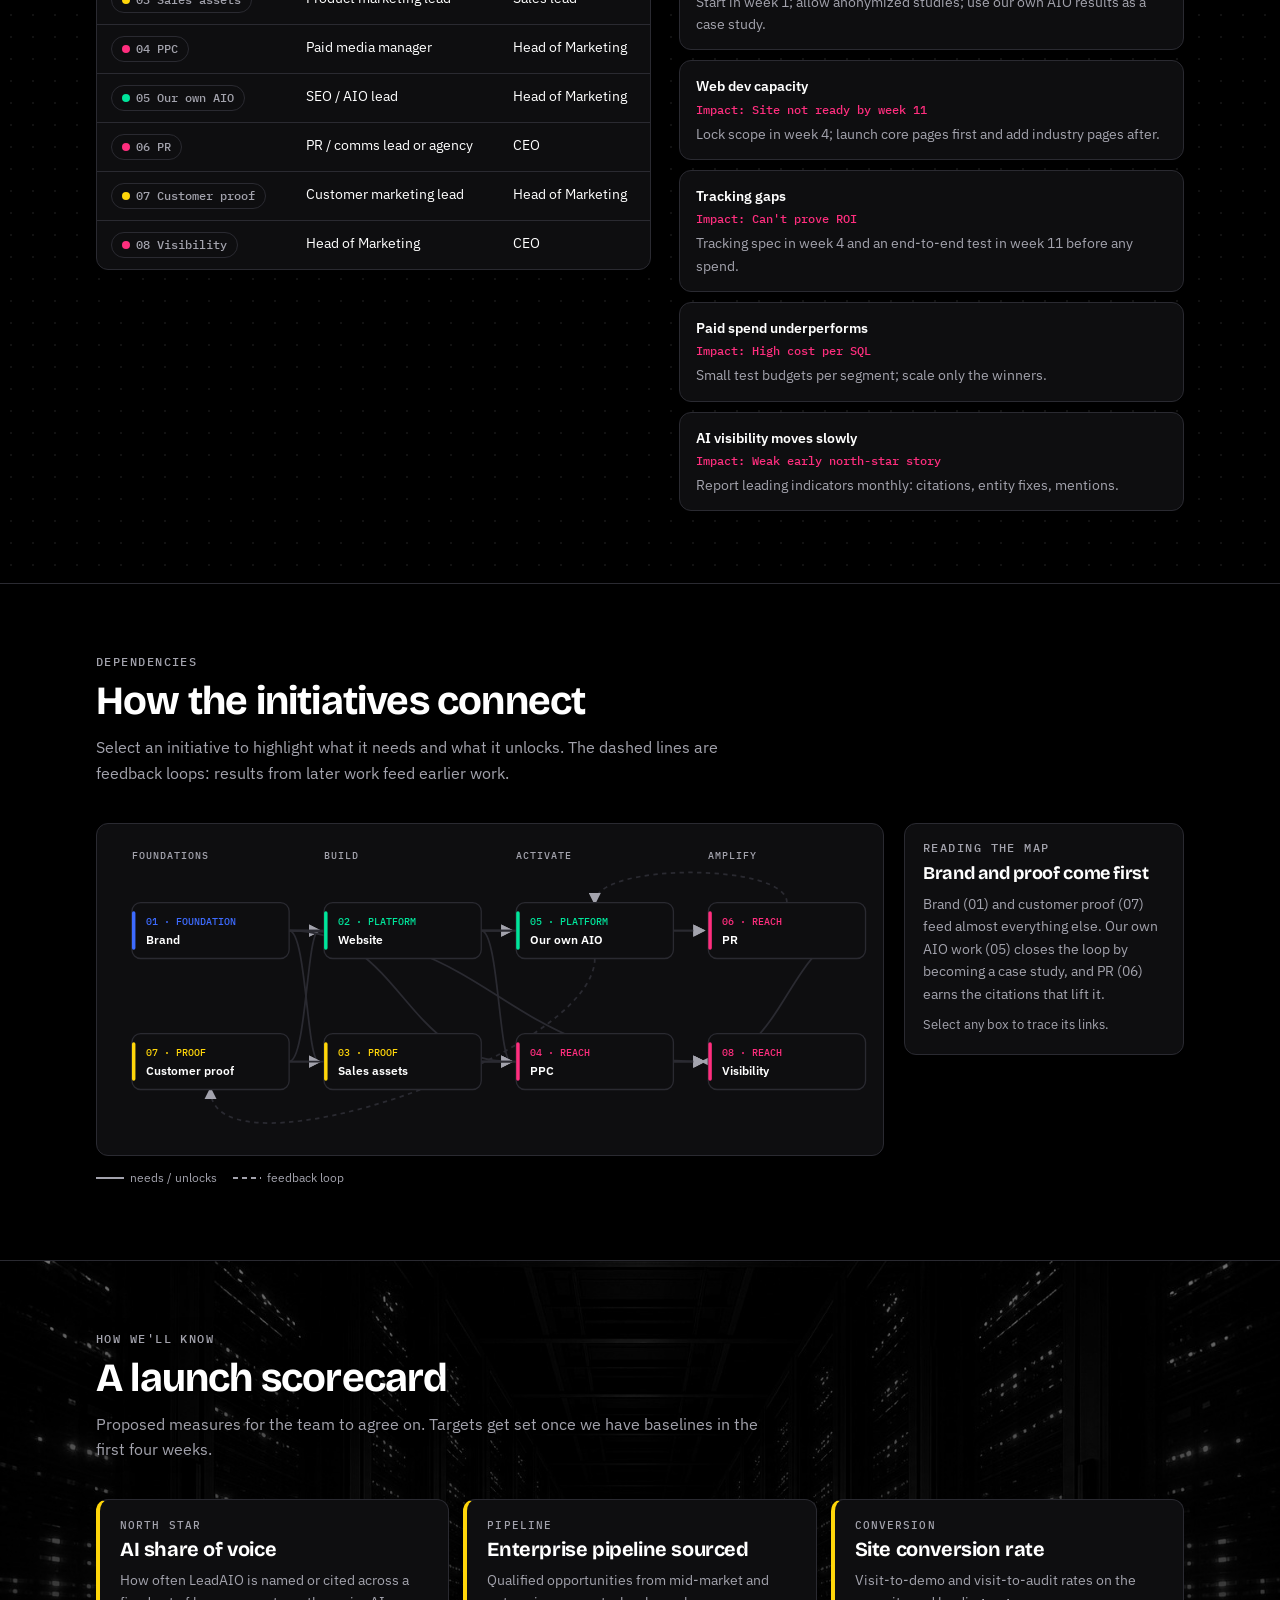
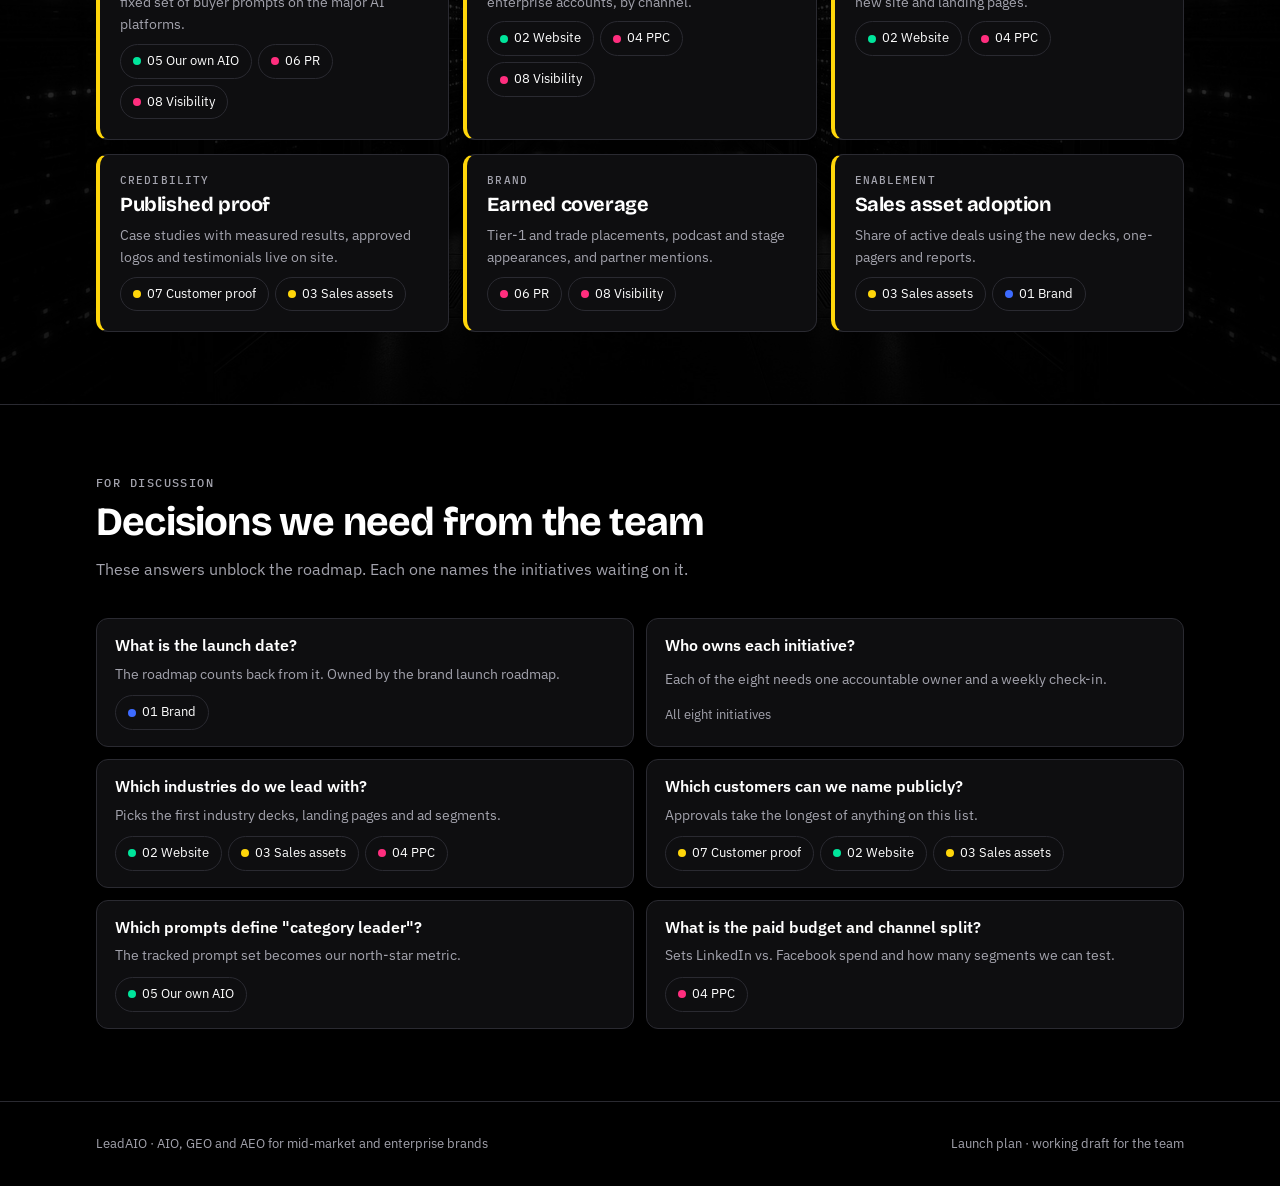
==== commit 36e89acb: "Make hero highlight solid yellow Co-Authored-By: Claude Opus 5.5 <noreply@anthropic.com> Claude-Sess" ====
--- a/index.html
+++ b/index.html
@@ -77,7 +77,7 @@
 .hero{padding-block:56px 72px}
 .hero .wrap{display:grid;grid-template-columns:minmax(0,1.05fr) minmax(0,1fr);gap:48px;align-items:center}
 .hero h1{font-size:clamp(38px,6vw,68px);font-weight:800;margin:16px 0 20px}
-.hero h1 em{font-style:normal;background:linear-gradient(90deg,var(--p-foundation),var(--p-platform) 35%,var(--p-proof) 65%,var(--p-reach));-webkit-background-clip:text;background-clip:text;color:transparent}
+.hero h1 em{font-style:normal;color:var(--accent)}
 .hero .lede{font-size:18px;color:var(--muted);max-width:52ch}
 .hero-meta{display:flex;flex-wrap:wrap;gap:8px;margin-top:28px}
 .chip{display:inline-flex;align-items:center;gap:6px;font:500 13px/1 var(--f-body);padding:8px 12px;border-radius:999px;border:1px solid var(--line);background:var(--surface);color:var(--ink)}
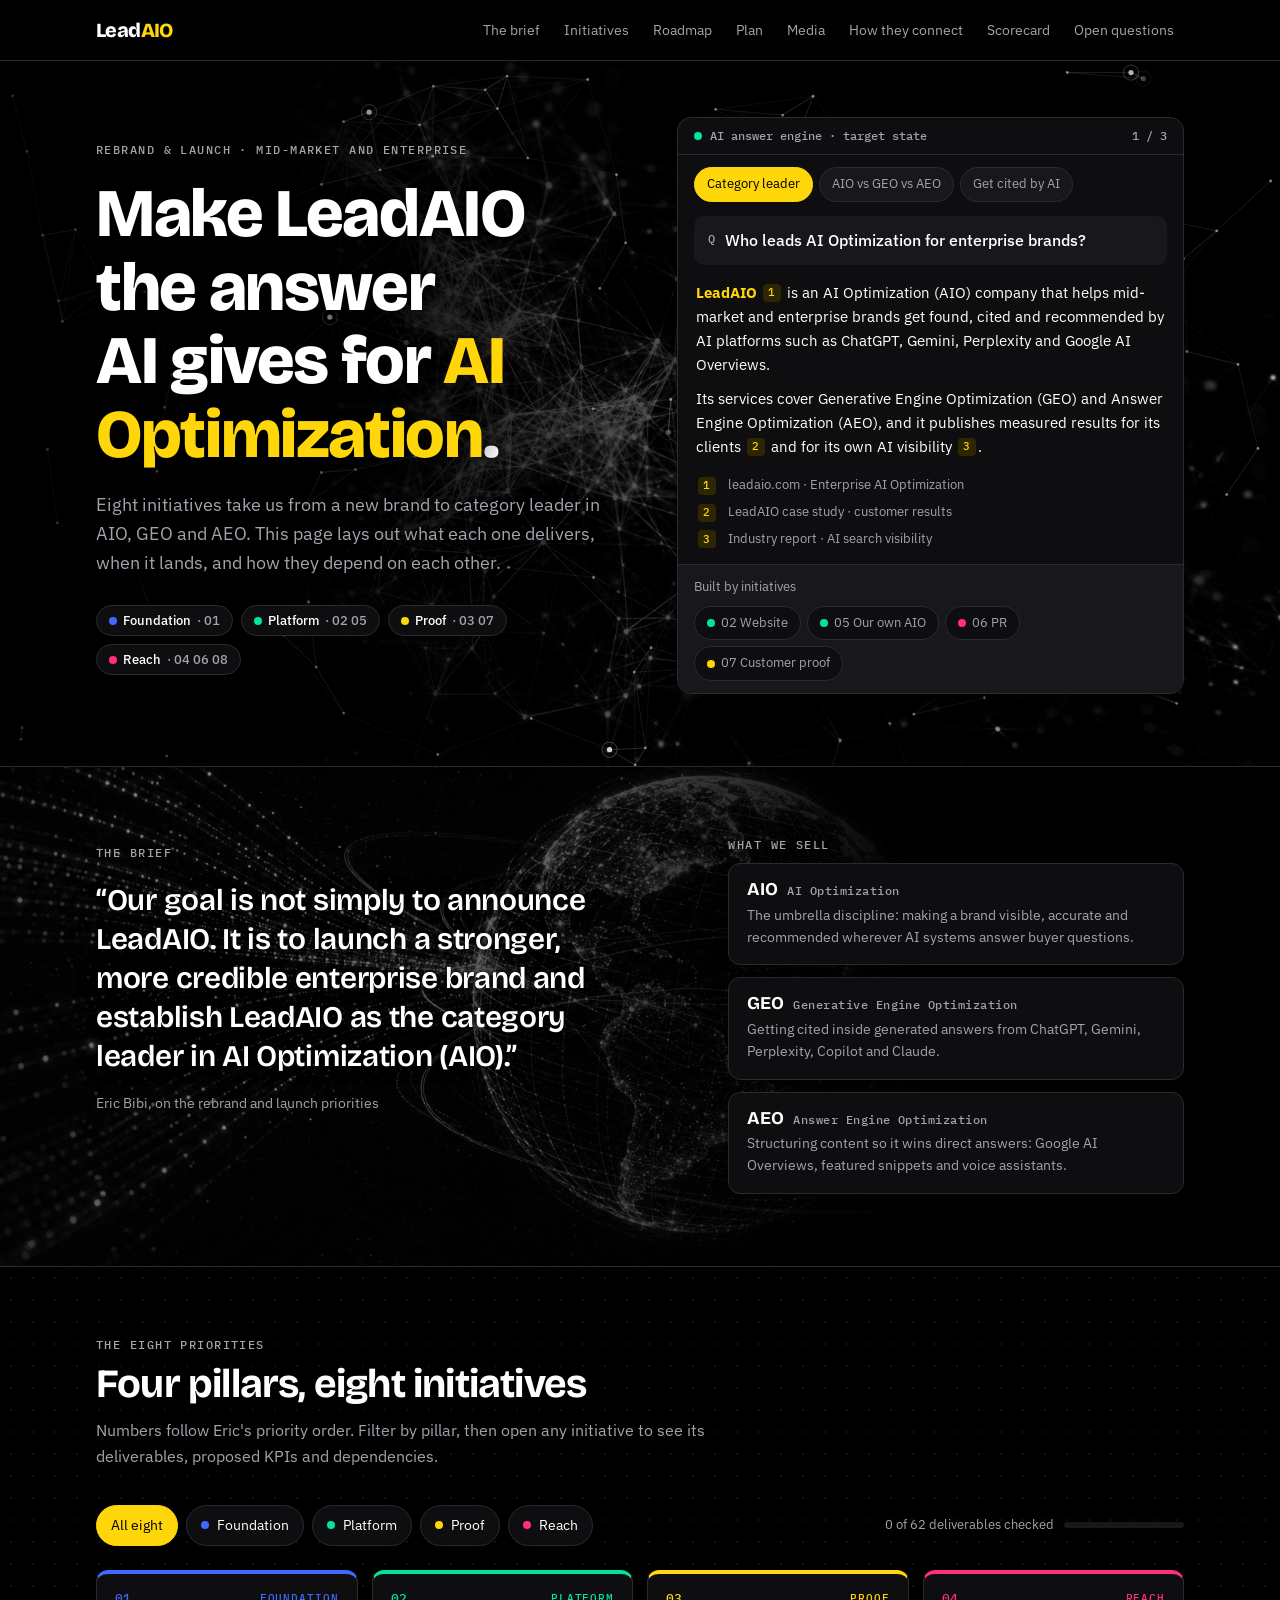
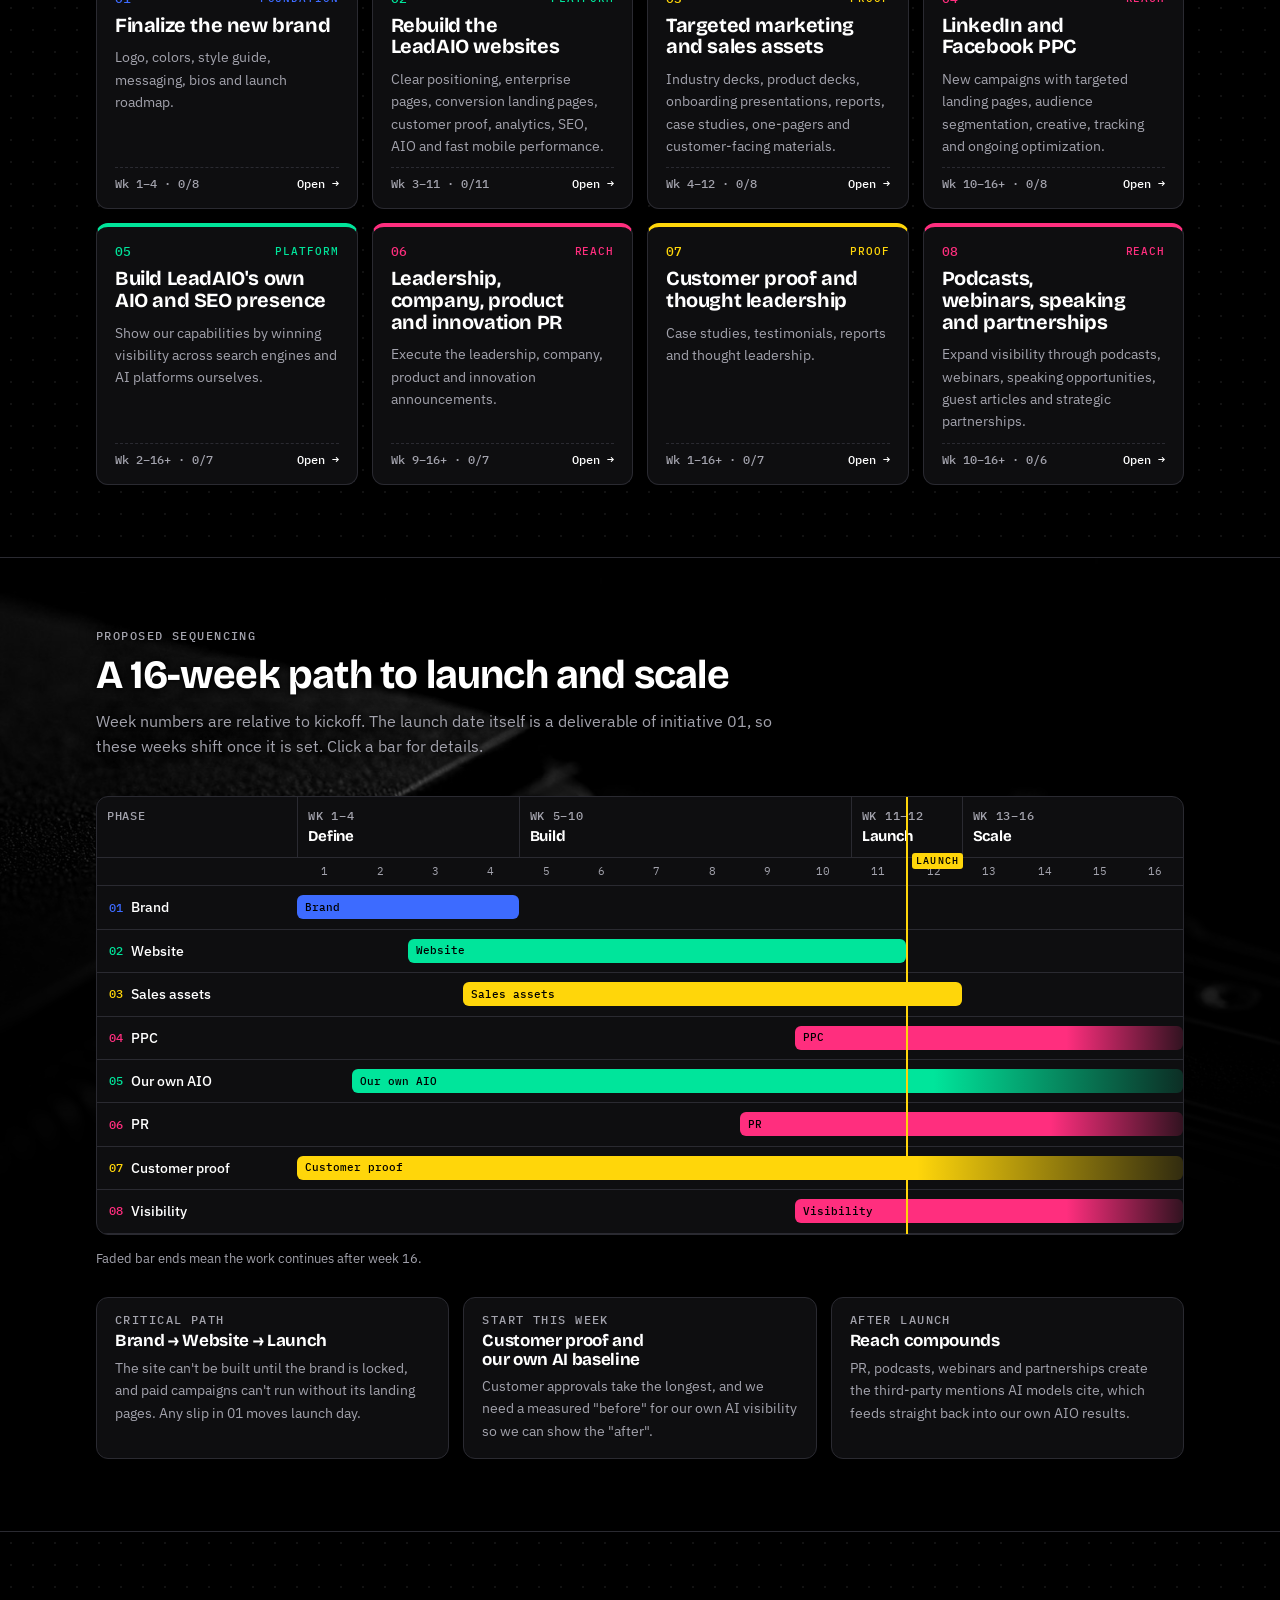
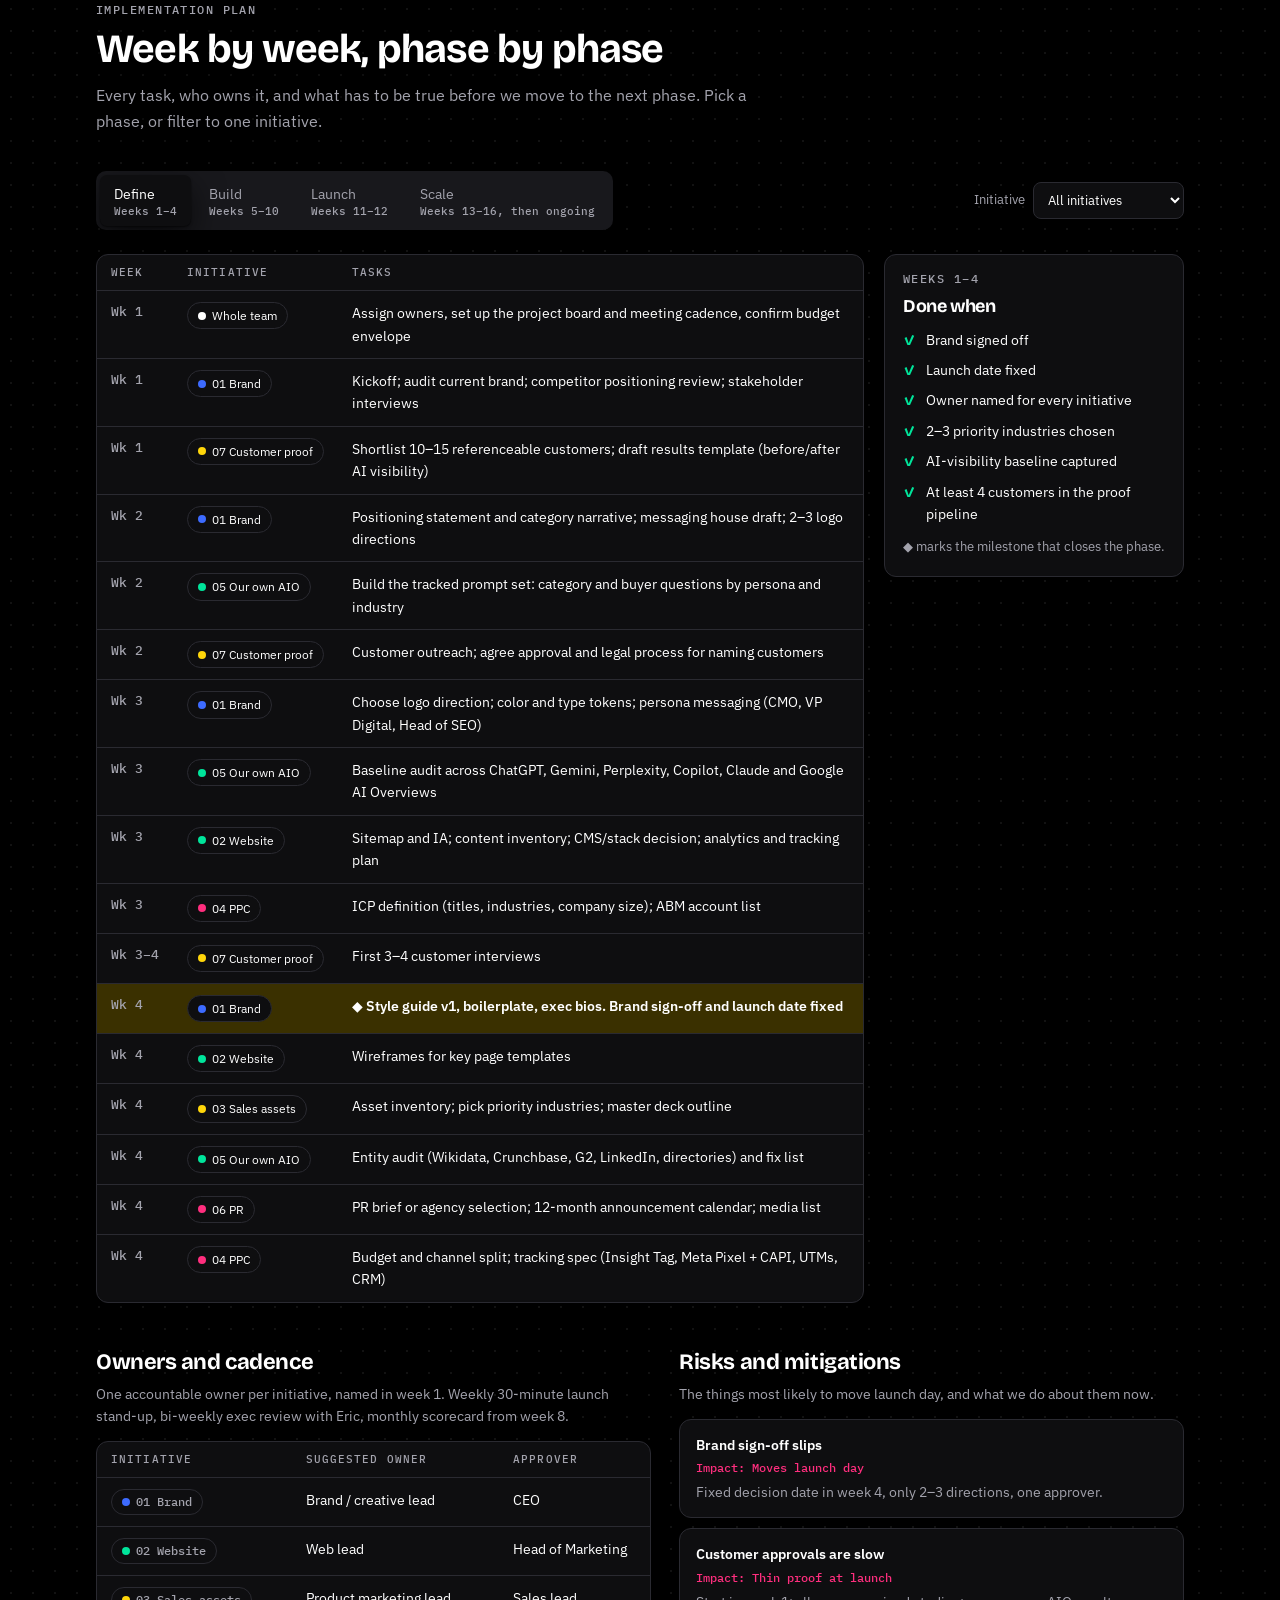
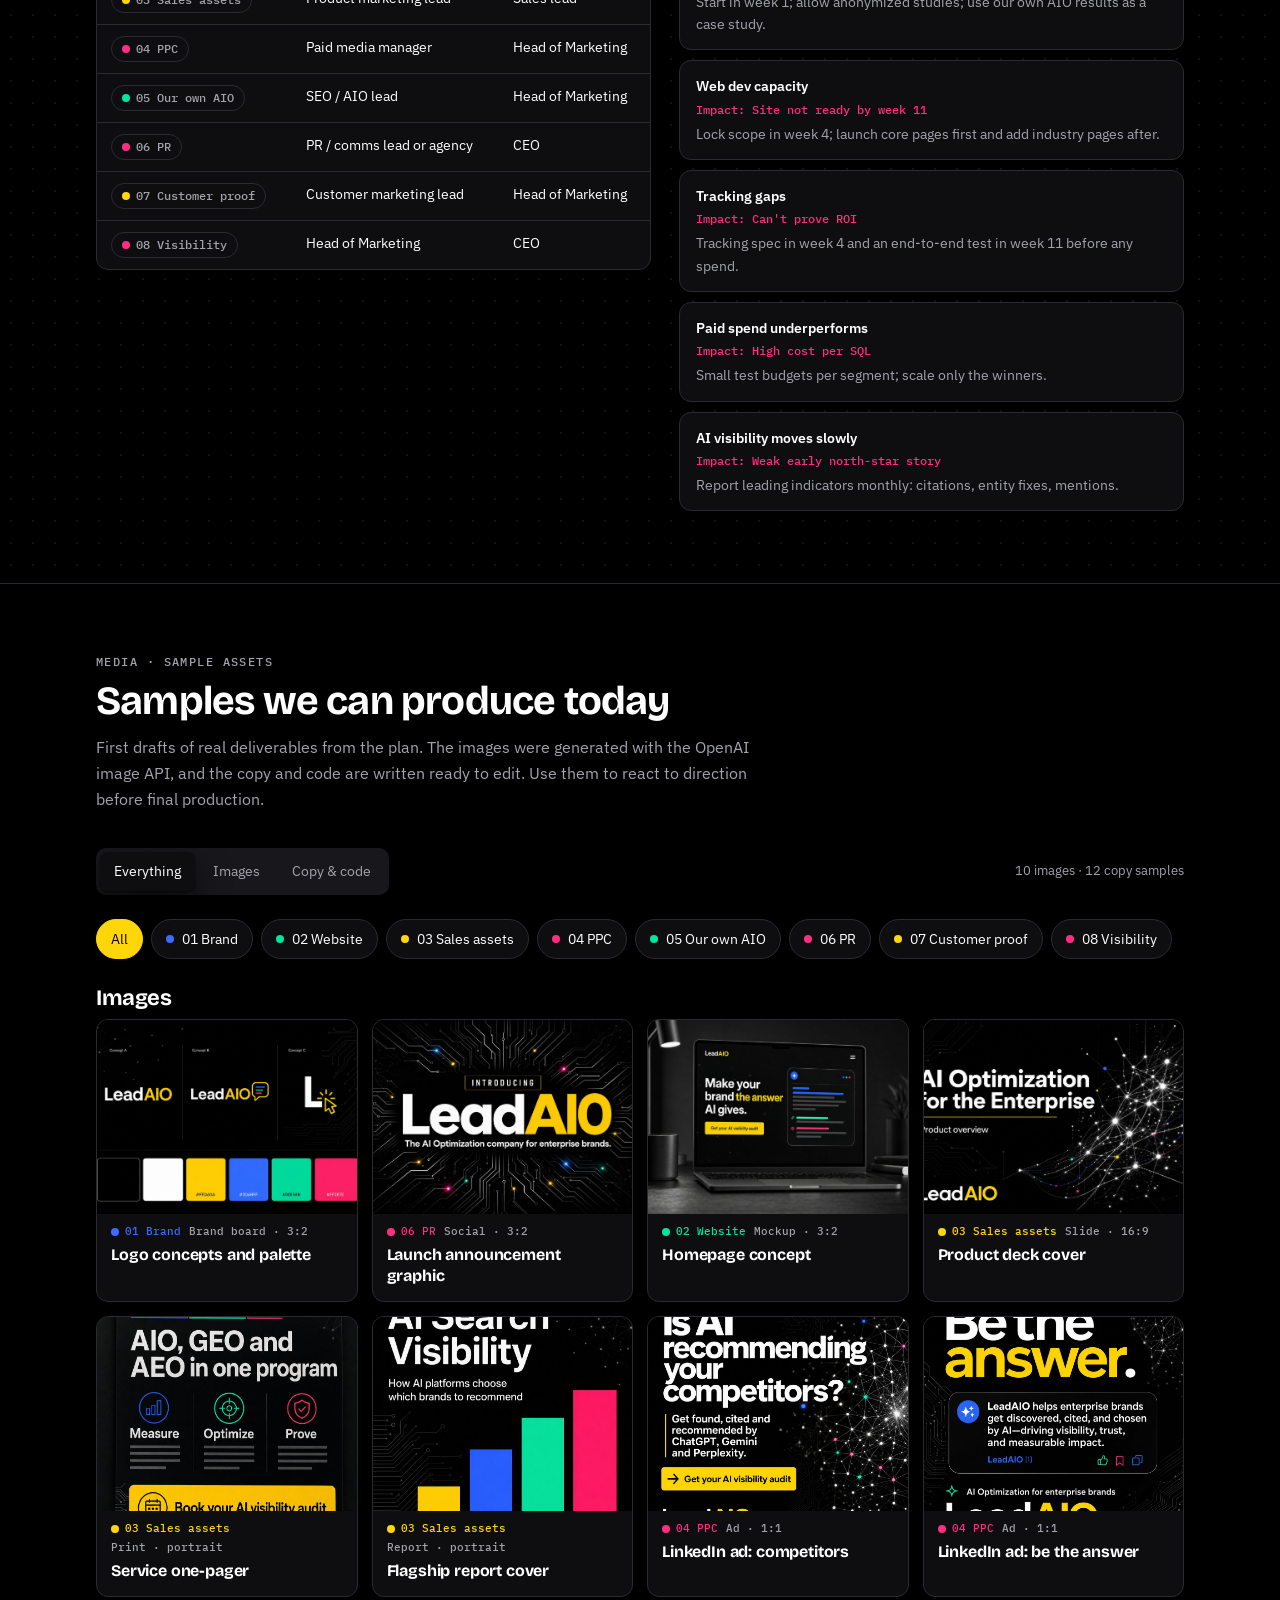
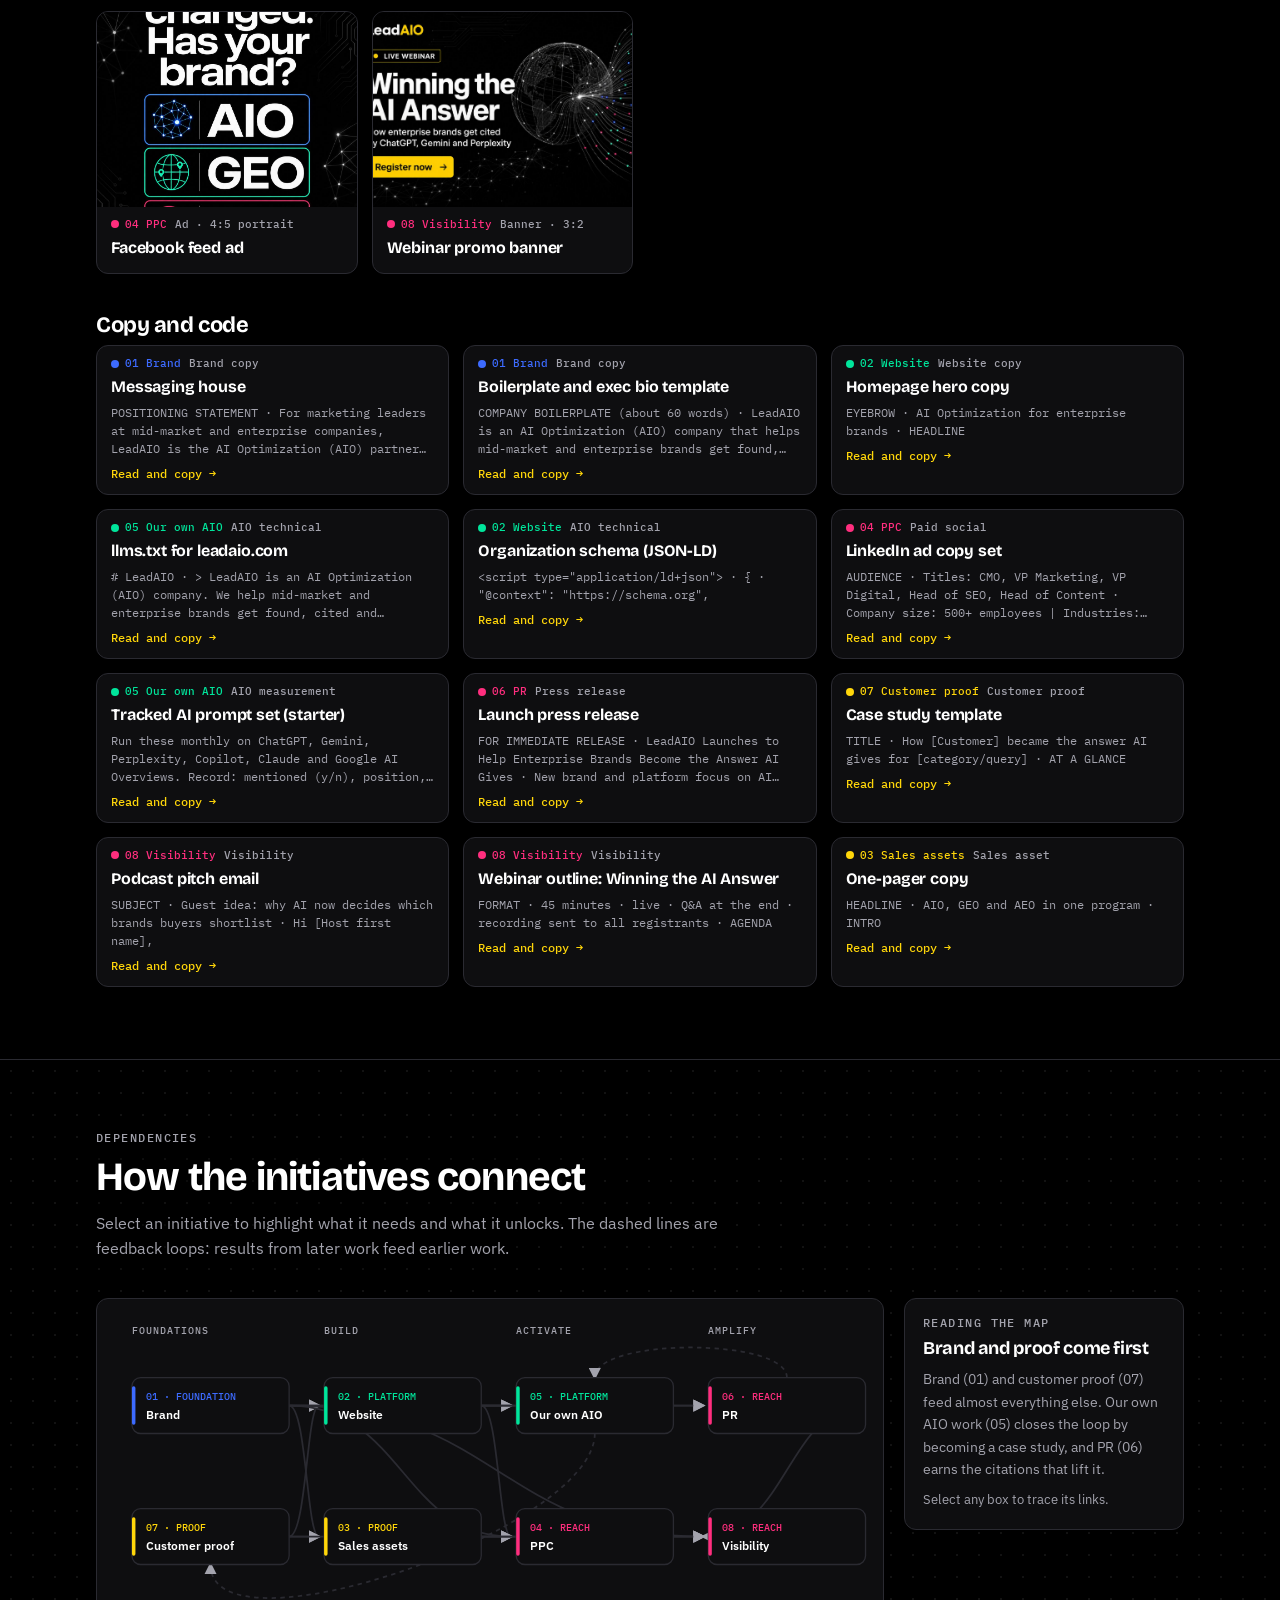
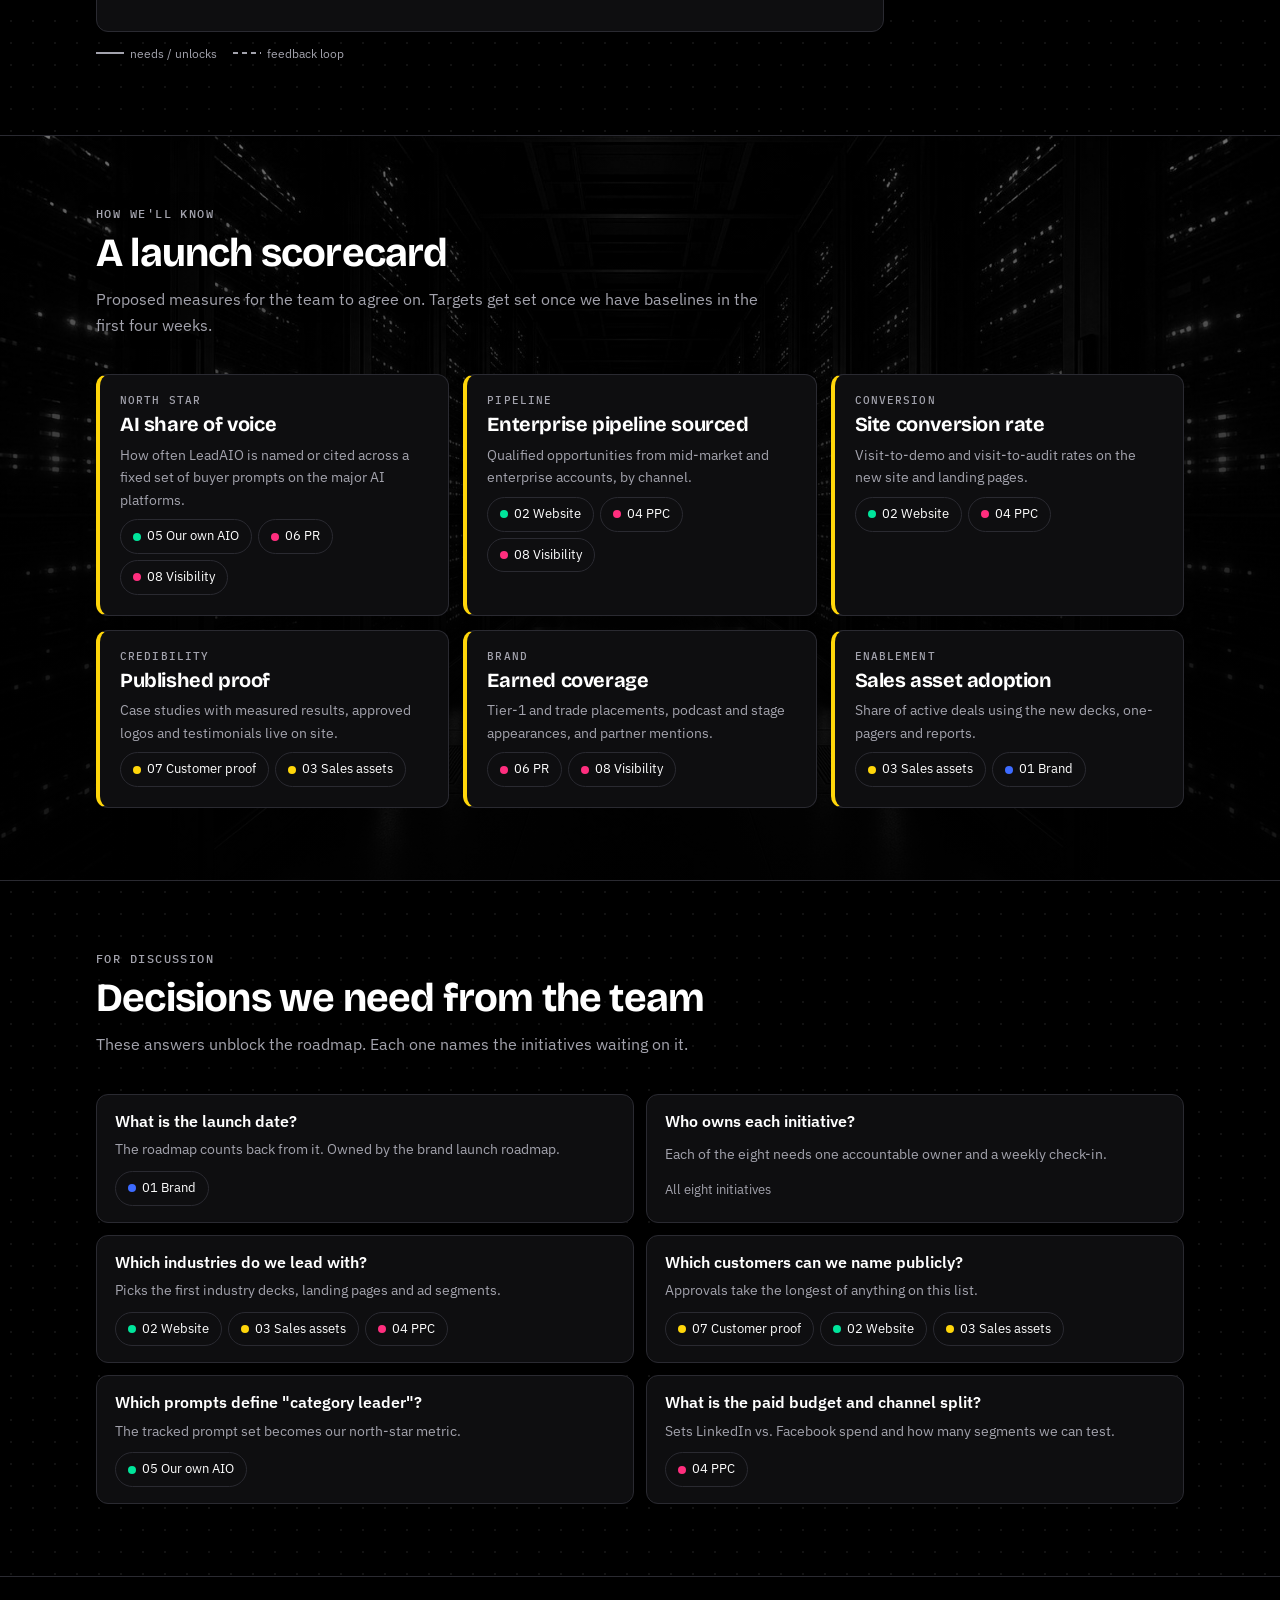
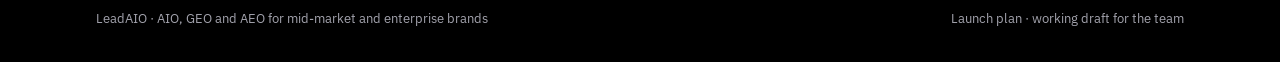
==== commit 9441eba5: "Add Media section with generated sample assets Ten sample images generated with the OpenAI Images AP" ====
--- a/index.html
+++ b/index.html
@@ -44,7 +44,7 @@
 body::before{content:"";position:fixed;inset:0 0 auto;height:env(safe-area-inset-top,0px);z-index:30;background:var(--bg)}
 .topbar{position:sticky;top:env(safe-area-inset-top,0px);z-index:20;background:color-mix(in srgb,var(--bg) 88%,transparent);backdrop-filter:blur(10px);border-bottom:1px solid var(--line)}
 .topbar .wrap{display:flex;align-items:center;gap:20px;height:60px}
-.logo{font:800 20px/1 var(--f-display);letter-spacing:-.03em;color:var(--ink);text-decoration:none;display:flex;align-items:center;gap:8px;flex:none}
+.logo{font:800 20px/1 var(--f-display);letter-spacing:-.03em;color:var(--ink);text-decoration:none;display:flex;align-items:center;gap:0;flex:none}
 .logo b{color:var(--p-proof);font-weight:800}
 .logo-mark{width:22px;height:22px;border-radius:6px;background:var(--p-foundation);display:grid;place-items:center;color:var(--accent-ink);font:700 11px/1 var(--f-mono)}
 .nav{display:flex;gap:4px;overflow-x:auto;scrollbar-width:none;margin-left:auto}
@@ -188,6 +188,34 @@
 .risk .imp{font:500 12px/1.4 var(--f-mono);color:var(--p-reach)}
 .risk p{color:var(--muted)}
 
+/* Media */
+.m-filters{display:flex;flex-wrap:wrap;gap:8px;margin-bottom:28px}
+.m-grid{display:grid;grid-template-columns:repeat(auto-fill,minmax(230px,1fr));gap:14px}
+.m-card,.m-doc{background:var(--surface);border:1px solid var(--line);border-radius:12px;padding:0;text-align:left;cursor:pointer;display:flex;flex-direction:column;overflow:hidden;transition:transform .15s,border-color .15s}
+.m-card:hover,.m-doc:hover{transform:translateY(-2px);border-color:var(--accent)}
+.m-thumb{display:block;aspect-ratio:4/3;background:#000;overflow:hidden;max-width:100%}
+.m-thumb img{width:100%;height:100%;object-fit:cover;display:block;transition:transform .3s}
+.m-card:hover .m-thumb img{transform:scale(1.04)}
+.m-meta{display:flex;justify-content:space-between;align-items:center;gap:8px;padding:12px 14px 0;flex-wrap:wrap}
+.m-tag{display:inline-flex;align-items:center;gap:6px;font:500 11px/1 var(--f-mono);color:var(--pc)}
+.m-fmt{font:500 11px/1 var(--f-mono);color:var(--muted)}
+.m-title{display:block;padding:8px 14px 14px;font:700 16px/1.3 var(--f-display);letter-spacing:-.01em}
+.m-docs{display:grid;grid-template-columns:repeat(auto-fill,minmax(280px,1fr));gap:14px}
+.m-doc{padding-bottom:14px}
+.m-doc .m-title{padding-bottom:6px}
+.m-snip{display:block;padding:0 14px;font:400 12px/1.5 var(--f-mono);color:var(--muted);display:-webkit-box;-webkit-line-clamp:3;-webkit-box-orient:vertical;overflow:hidden}
+.m-open{display:block;padding:10px 14px 0;font:500 12px/1 var(--f-mono);color:var(--accent)}
+.viewer{position:fixed;z-index:60;left:50%;top:50%;transform:translate(-50%,-48%) scale(.98);width:min(1040px,calc(100% - 32px));max-height:calc(100% - 48px);background:var(--surface);border:1px solid var(--line);border-radius:14px;box-shadow:var(--shadow);opacity:0;visibility:hidden;transition:opacity .2s,transform .2s,visibility 0s linear .2s;display:flex;flex-direction:column}
+.viewer.show{opacity:1;visibility:visible;transform:translate(-50%,-50%);transition:opacity .2s,transform .2s}
+.v-x{position:absolute;top:10px;right:10px;z-index:2}
+.v-body{overflow-y:auto;padding:18px;display:grid;gap:14px}
+.v-img{width:100%;max-height:68vh;object-fit:contain;background:#000;border-radius:8px}
+.v-cap{display:flex;justify-content:space-between;align-items:flex-start;gap:16px;flex-wrap:wrap;padding-right:40px}
+.v-cap h3{font-size:22px;margin:6px 0 4px}
+.v-cap p{color:var(--muted);font-size:14px;max-width:60ch}
+.v-note{color:var(--muted);font-size:12px}
+.v-pre{margin:0;background:var(--sunk);border:1px solid var(--line);border-radius:10px;padding:16px;font:400 13px/1.6 var(--f-mono);white-space:pre-wrap;word-break:break-word;color:var(--ink);max-height:60vh;overflow:auto}
+
 /* Dependency map */
 .map-wrap{display:grid;grid-template-columns:minmax(0,1fr) 280px;gap:20px;align-items:start}
 .map-scroll{overflow-x:auto;background:var(--surface);border:1px solid var(--line);border-radius:12px}
@@ -289,6 +317,7 @@
       <a href="#initiatives">Initiatives</a>
       <a href="#roadmap">Roadmap</a>
       <a href="#plan">Plan</a>
+      <a href="#media">Media</a>
       <a href="#map">How they connect</a>
       <a href="#scorecard">Scorecard</a>
       <a href="#questions">Open questions</a>
@@ -405,6 +434,23 @@
     </div>
   </section>
 
+  <section class="section" id="media">
+    <div class="wrap">
+      <div class="section-head">
+        <span class="eyebrow">Media · sample assets</span>
+        <h2>Samples we can produce today</h2>
+        <p>First drafts of real deliverables from the plan. The images were generated with the OpenAI image API, and the copy and code are written ready to edit. Use them to react to direction before final production.</p>
+      </div>
+      <div class="toolbar">
+        <div class="tabs" role="tablist" aria-label="Asset type" id="mediaKinds"></div>
+        <span class="progress" id="mediaCount"></span>
+      </div>
+      <div id="mediaFilters" class="m-filters" role="group" aria-label="Filter by initiative"></div>
+      <div id="mediaImgWrap"><h3 class="sub-h">Images</h3><div class="m-grid" id="mediaImgs"></div></div>
+      <div id="mediaTxtWrap" style="margin-top:40px"><h3 class="sub-h">Copy and code</h3><div class="m-docs" id="mediaTxts"></div></div>
+    </div>
+  </section>
+
   <section class="section" id="map">
     <div class="wrap">
       <div class="section-head">
@@ -454,6 +500,10 @@
 </footer>
 
 <div class="scrim" id="scrim"></div>
+<div class="viewer" id="viewer" role="dialog" aria-modal="true" aria-label="Asset preview" aria-hidden="true">
+  <button class="x v-x" id="vClose" aria-label="Close">×</button>
+  <div class="v-body" id="vBody"></div>
+</div>
 <aside class="drawer" id="drawer" role="dialog" aria-modal="true" aria-labelledby="dTitle" aria-hidden="true">
   <div class="d-head">
     <div class="d-head-row"><span class="tag" id="dTag"></span><button class="x" id="dClose" aria-label="Close">×</button></div>
@@ -815,6 +865,330 @@
 $('#ownerBody').innerHTML = INIT.map(it=>`<tr><td><button type="button" class="pill" data-open="${it.id}"><span class="dot" style="background:${pc(it)}"></span>${pad(it.id)} ${esc(it.short)}</button></td><td style="font-family:var(--f-body);color:var(--ink);white-space:normal">${OWNERS[it.id][0]}</td><td>${OWNERS[it.id][1]}</td></tr>`).join('');
 $('#risks').innerHTML = RISKS.map(([r,i,m])=>`<div class="risk"><b>${esc(r)}</b><span class="imp">Impact: ${esc(i)}</span><p>${esc(m)}</p></div>`).join('');
 
+/* ---------- Media: generated sample assets ---------- */
+const MEDIA_IMAGES = [
+ {f:'logo-concepts', t:'Logo concepts and palette', i:1, fmt:'Brand board · 3:2', d:'Three wordmark directions (clean, answer-bubble, monogram) with the black, white and bold accent palette.'},
+ {f:'launch-graphic', t:'Launch announcement graphic', i:6, fmt:'Social · 3:2', d:'"Introducing LeadAIO" for launch day on LinkedIn, the newsroom and email headers.'},
+ {f:'website-mockup', t:'Homepage concept', i:2, fmt:'Mockup · 3:2', d:'Homepage hero direction: "Make your brand the answer AI gives." with the audit offer as the main call to action.'},
+ {f:'deck-cover', t:'Product deck cover', i:3, fmt:'Slide · 16:9', d:'Title slide for the master product deck, "AI Optimization for the Enterprise".'},
+ {f:'one-pager', t:'Service one-pager', i:3, fmt:'Print · portrait', d:'"AIO, GEO and AEO in one program" structured as Measure, Optimize, Prove.'},
+ {f:'report-cover', t:'Flagship report cover', i:3, fmt:'Report · portrait', d:'"The State of AI Search Visibility", the research report that doubles as a PR hook.'},
+ {f:'linkedin-ad-1', t:'LinkedIn ad: competitors', i:4, fmt:'Ad · 1:1', d:'Pain-led creative: "Is AI recommending your competitors?" with the audit CTA.'},
+ {f:'linkedin-ad-2', t:'LinkedIn ad: be the answer', i:4, fmt:'Ad · 1:1', d:'Brand-led creative showing an AI answer card that cites LeadAIO.'},
+ {f:'facebook-ad', t:'Facebook feed ad', i:4, fmt:'Ad · 4:5 portrait', d:'"Search changed. Has your brand?" introducing AIO, GEO and AEO with a demo CTA.'},
+ {f:'webinar', t:'Webinar promo banner', i:8, fmt:'Banner · 3:2', d:'"Winning the AI Answer" webinar for registration pages, email and social.'}
+];
+
+const MEDIA_TEXT = [
+ {t:'Messaging house', i:1, kind:'Brand copy', body:
+`POSITIONING STATEMENT
+For marketing leaders at mid-market and enterprise companies, LeadAIO is the AI Optimization (AIO) partner that makes your brand visible, accurate and recommended wherever AI answers buyer questions. Unlike traditional SEO agencies, we measure and improve how ChatGPT, Gemini, Perplexity, Copilot, Claude and Google AI Overviews describe and cite your brand.
+
+TAGLINE OPTIONS
+1. Be the answer.
+2. Make your brand the answer AI gives.
+3. Found. Cited. Recommended.
+
+MESSAGE PILLARS
+1. Measure: See exactly how AI platforms describe you, your competitors and your category today.
+2. Optimize: Fix the entity data, content and citations AI models rely on (AIO, GEO, AEO).
+3. Prove: Track AI share of voice and tie it to pipeline, month after month.
+
+PERSONA HOOKS
+CMO: "Your buyers ask AI before they ask sales. Make sure it recommends you."
+VP Digital: "One program for search engines and answer engines."
+Head of SEO/Content: "Turn your content into the source AI models cite."`},
+ {t:'Boilerplate and exec bio template', i:1, kind:'Brand copy', body:
+`COMPANY BOILERPLATE (about 60 words)
+LeadAIO is an AI Optimization (AIO) company that helps mid-market and enterprise brands get found, cited and recommended by AI platforms including ChatGPT, Gemini, Perplexity, Copilot, Claude and Google AI Overviews. Its services span AI Optimization, Generative Engine Optimization (GEO) and Answer Engine Optimization (AEO), backed by measurement of AI share of voice. Learn more at leadaio.com.
+
+EXECUTIVE BIO TEMPLATE (about 80 words)
+[Full name] is [title] at LeadAIO, where [he/she/they] leads [area of responsibility]. [First name] has [number] years of experience in [search, digital marketing, data, etc.], including [notable previous role or company]. [He/She/They] advises enterprise marketing teams on how AI platforms choose which brands to recommend, and speaks on [topic]. [First name] is based in [city].
+
+SHORT BIO (for speaker cards)
+[Full name], [title], LeadAIO. Helps enterprise brands become the answer AI gives.`},
+ {t:'Homepage hero copy', i:2, kind:'Website copy', body:
+`EYEBROW
+AI Optimization for enterprise brands
+
+HEADLINE
+Make your brand the answer AI gives.
+
+SUBHEAD
+Buyers now ask ChatGPT, Gemini and Perplexity before they ever visit your site. LeadAIO measures how AI describes your brand and optimizes what it says, so you get found, cited and recommended.
+
+PRIMARY CTA
+Get your AI visibility audit
+
+SECONDARY CTA
+See how it works
+
+PROOF STRIP
+Trusted by marketing teams at [logo] [logo] [logo] [logo]
+
+THREE-UP
+Measure: AI share of voice across every major platform.
+Optimize: AIO, GEO and AEO in one program.
+Prove: Monthly reporting tied to pipeline.`},
+ {t:'llms.txt for leadaio.com', i:5, kind:'AIO technical', body:
+`# LeadAIO
+
+> LeadAIO is an AI Optimization (AIO) company. We help mid-market and enterprise brands get found, cited and recommended by AI platforms including ChatGPT, Gemini, Perplexity, Copilot, Claude and Google AI Overviews.
+
+## Services
+- [AI Optimization (AIO)](https://leadaio.com/aio): Program to improve brand visibility and accuracy across AI platforms
+- [Generative Engine Optimization (GEO)](https://leadaio.com/geo): Getting cited inside AI-generated answers
+- [Answer Engine Optimization (AEO)](https://leadaio.com/aeo): Winning direct answers, AI Overviews and featured snippets
+- [AI Visibility Audit](https://leadaio.com/audit): Baseline of how AI platforms describe your brand
+
+## Resources
+- [What is AIO? The definitive guide](https://leadaio.com/guides/what-is-aio)
+- [AIO vs GEO vs AEO](https://leadaio.com/guides/aio-geo-aeo)
+- [Case studies](https://leadaio.com/customers)
+
+## Company
+- [About LeadAIO](https://leadaio.com/about)
+- [Newsroom](https://leadaio.com/news)
+- [Contact](https://leadaio.com/contact)`},
+ {t:'Organization schema (JSON-LD)', i:2, kind:'AIO technical', body:
+`<script type="application/ld+json">
+{
+  "@context": "https://schema.org",
+  "@type": "Organization",
+  "name": "LeadAIO",
+  "url": "https://leadaio.com",
+  "logo": "https://leadaio.com/logo.png",
+  "description": "LeadAIO is an AI Optimization (AIO) company helping mid-market and enterprise brands get found, cited and recommended by AI platforms.",
+  "knowsAbout": ["AI Optimization", "Generative Engine Optimization", "Answer Engine Optimization", "AI search visibility"],
+  "sameAs": [
+    "https://www.linkedin.com/company/[leadaio]",
+    "https://www.crunchbase.com/organization/[leadaio]",
+    "https://www.g2.com/products/[leadaio]"
+  ],
+  "makesOffer": [
+    {"@type": "Offer", "itemOffered": {"@type": "Service", "name": "AI Optimization (AIO)"}},
+    {"@type": "Offer", "itemOffered": {"@type": "Service", "name": "Generative Engine Optimization (GEO)"}},
+    {"@type": "Offer", "itemOffered": {"@type": "Service", "name": "Answer Engine Optimization (AEO)"}}
+  ]
+}
+<\/script>`},
+ {t:'LinkedIn ad copy set', i:4, kind:'Paid social', body:
+`AUDIENCE
+Titles: CMO, VP Marketing, VP Digital, Head of SEO, Head of Content
+Company size: 500+ employees | Industries: [priority verticals]
+
+VARIANT A: PAIN
+Intro: Your buyers are asking AI which vendor to choose. Do you know what it tells them?
+Headline: Is AI recommending your competitors?
+CTA: Get your AI visibility audit
+
+VARIANT B: ASPIRATION
+Intro: Search changed. ChatGPT, Gemini and Perplexity now shape enterprise shortlists. LeadAIO makes your brand the answer they give.
+Headline: Be the answer.
+CTA: Learn more
+
+VARIANT C: EDUCATION
+Intro: AIO, GEO and AEO explained in 5 minutes, plus a checklist to see where your brand stands.
+Headline: The enterprise guide to AI Optimization
+CTA: Download
+
+TEST PLAN
+Weeks 1-2: A vs B vs C at equal budget per segment. Week 3: move 70% to the winner, test two new hooks.`},
+ {t:'Tracked AI prompt set (starter)', i:5, kind:'AIO measurement', body:
+`Run these monthly on ChatGPT, Gemini, Perplexity, Copilot, Claude and Google AI Overviews. Record: mentioned (y/n), position, cited URL, sentiment.
+
+CATEGORY
+1. What is AI Optimization (AIO)?
+2. What is the difference between AIO, GEO and AEO?
+3. Who are the leading AI Optimization companies?
+4. Best GEO agencies for enterprise brands
+5. Best AEO services for B2B companies
+
+BUYER INTENT
+6. How do I get my brand recommended by ChatGPT?
+7. How can my company appear in Google AI Overviews?
+8. How do I measure my brand's visibility in AI search?
+9. Should we hire an SEO agency or an AI Optimization company?
+10. What does an AI visibility audit include?
+
+COMPARISON
+11. LeadAIO vs [competitor]
+12. Alternatives to [competitor] for AI search optimization
+13. Is LeadAIO a good AI Optimization company?
+
+INDUSTRY (repeat per priority vertical)
+14. How should [industry] brands optimize for AI search?
+15. Which companies help [industry] brands get cited by AI?`},
+ {t:'Launch press release', i:6, kind:'Press release', body:
+`FOR IMMEDIATE RELEASE
+
+LeadAIO Launches to Help Enterprise Brands Become the Answer AI Gives
+
+New brand and platform focus on AI Optimization (AIO), Generative Engine Optimization (GEO) and Answer Engine Optimization (AEO) for mid-market and enterprise companies
+
+[CITY], [DATE] — LeadAIO today announced its launch as an AI Optimization company built for mid-market and enterprise brands. As buyers increasingly turn to ChatGPT, Gemini, Perplexity, Copilot, Claude and Google AI Overviews for research and recommendations, LeadAIO helps companies measure and improve how AI platforms describe, cite and recommend them.
+
+"[Quote from CEO on why AI answers now shape enterprise buying decisions and why LeadAIO exists]," said [Name], [Title] of LeadAIO.
+
+LeadAIO's program combines three disciplines:
+• AI Optimization (AIO): improving brand visibility and accuracy across AI platforms
+• Generative Engine Optimization (GEO): earning citations inside AI-generated answers
+• Answer Engine Optimization (AEO): winning direct answers and AI Overviews
+
+[Optional: customer quote with a measured result, pending approval.]
+
+Companies can request an AI visibility audit at leadaio.com/audit.
+
+About LeadAIO
+[Boilerplate]
+
+Media contact
+[Name] · [email] · [phone]`},
+ {t:'Case study template', i:7, kind:'Customer proof', body:
+`TITLE
+How [Customer] became the answer AI gives for [category/query]
+
+AT A GLANCE
+Customer: [name] · Industry: [industry] · Size: [employees/revenue band]
+Services: [AIO / GEO / AEO]
+Headline result: [metric, e.g. AI share of voice from X% to Y% in Z months]
+
+THE CHALLENGE (80-120 words)
+What AI platforms said about them before. Which competitors were recommended instead. Why it mattered to pipeline.
+
+THE APPROACH (120-180 words)
+1. Baseline: AI visibility audit across [platforms] on [N] tracked prompts.
+2. Optimize: entity fixes, answer-ready content, citations earned.
+3. Measure: monthly AI share-of-voice reporting.
+
+THE RESULTS
+• [Metric 1, before → after]
+• [Metric 2, before → after]
+• [Business impact: pipeline, demos, deal velocity]
+
+CUSTOMER QUOTE
+"[Quote]" — [Name], [Title], [Customer]
+
+APPROVALS CHECKLIST
+☐ Customer marketing sign-off ☐ Legal sign-off ☐ Logo usage approved ☐ Numbers verified`},
+ {t:'Podcast pitch email', i:8, kind:'Visibility', body:
+`SUBJECT
+Guest idea: why AI now decides which brands buyers shortlist
+
+Hi [Host first name],
+
+I enjoyed your recent episode on [episode topic], especially [specific point].
+
+Your listeners are [audience]. More of them are asking ChatGPT, Gemini and Perplexity which vendors to consider, and most brands have no idea what those answers say about them.
+
+[Speaker name], [title] at LeadAIO, could walk your audience through:
+• How AI platforms choose which brands to recommend
+• The difference between AIO, GEO and AEO, without the jargon
+• Three things any marketing team can check this week
+
+[He/She/They] can share fresh examples from our tracked prompt research.
+
+Would a 30-minute conversation in [month] work? Speaker one-sheet attached.
+
+Thanks,
+[Your name]
+[Title], LeadAIO`},
+ {t:'Webinar outline: Winning the AI Answer', i:8, kind:'Visibility', body:
+`FORMAT
+45 minutes · live · Q&A at the end · recording sent to all registrants
+
+AGENDA
+00-05  Welcome and why this matters now
+05-15  How AI platforms choose sources: what we see across our tracked prompts
+15-25  AIO, GEO and AEO: what each fixes and where to start
+25-35  Live teardown: one brand's AI visibility, before and after (with permission)
+35-45  Q&A
+
+OFFER
+Free AI visibility audit for attendees (book within 14 days)
+
+PROMOTION
+3 emails (−14, −7, −1 days) · LinkedIn posts from speakers · paid LinkedIn to ICP · partner co-promotion`},
+ {t:'One-pager copy', i:3, kind:'Sales asset', body:
+`HEADLINE
+AIO, GEO and AEO in one program
+
+INTRO
+AI platforms now shape how enterprise buyers research and shortlist vendors. LeadAIO makes sure they find, cite and recommend you.
+
+MEASURE
+Baseline audit across ChatGPT, Gemini, Perplexity, Copilot, Claude and Google AI Overviews. Competitor comparison. Tracked prompt set built around your buyers.
+
+OPTIMIZE
+Entity and knowledge-graph fixes. Answer-ready content. Schema and technical AIO. Citation and review strategy.
+
+PROVE
+Monthly AI share-of-voice reporting, tied to traffic, demos and pipeline.
+
+WHO IT'S FOR
+Marketing, digital and SEO leaders at mid-market and enterprise companies.
+
+CTA
+Book your AI visibility audit · leadaio.com/audit`}
+];
+
+let mediaFilter = 0, mediaKind = 'all';
+function renderMedia(){
+  const inits = [...new Set([...MEDIA_IMAGES, ...MEDIA_TEXT].map(m=>m.i))].sort((a,b)=>a-b);
+  $('#mediaFilters').innerHTML = `<button class="filter" type="button" aria-pressed="${mediaFilter===0}" data-mf="0">All</button>` +
+    inits.map(id=>{ const it=byId(id); return `<button class="filter" type="button" aria-pressed="${mediaFilter===id}" data-mf="${id}"><span class="dot" style="background:${pc(it)}"></span>${pad(id)} ${esc(it.short)}</button>`; }).join('');
+  $('#mediaKinds').innerHTML = [['all','Everything'],['img','Images'],['txt','Copy & code']].map(([k,n])=>`<button class="tab" role="tab" type="button" aria-selected="${mediaKind===k}" data-mk="${k}">${n}</button>`).join('');
+  const ok = m => !mediaFilter || m.i === mediaFilter;
+  const imgs = mediaKind==='txt' ? [] : MEDIA_IMAGES.filter(ok);
+  const txts = mediaKind==='img' ? [] : MEDIA_TEXT.filter(ok);
+  const tag = id => { const it=byId(id); return `<span class="m-tag" style="--pc:${pc(it)}"><span class="dot" style="background:${pc(it)}"></span>${pad(id)} ${esc(it.short)}</span>`; };
+  $('#mediaImgs').innerHTML = imgs.map(m=>`<button class="m-card" type="button" data-img="${m.f}">
+      <span class="m-thumb"><img src="assets/media/${m.f}.jpg" alt="${esc(m.t)}" loading="lazy"></span>
+      <span class="m-meta">${tag(m.i)}<span class="m-fmt">${esc(m.fmt)}</span></span>
+      <span class="m-title">${esc(m.t)}</span></button>`).join('');
+  $('#mediaTxts').innerHTML = txts.map((m,k)=>`<button class="m-doc" type="button" data-txt="${MEDIA_TEXT.indexOf(m)}">
+      <span class="m-meta">${tag(m.i)}<span class="m-fmt">${esc(m.kind)}</span></span>
+      <span class="m-title">${esc(m.t)}</span>
+      <span class="m-snip">${esc(m.body.split('\n').filter(Boolean).slice(0,3).join(' · '))}</span>
+      <span class="m-open">Read and copy →</span></button>`).join('');
+  $('#mediaImgWrap').hidden = !imgs.length; $('#mediaTxtWrap').hidden = !txts.length;
+  $('#mediaCount').textContent = `${imgs.length} images · ${txts.length} copy samples`;
+}
+$('#mediaFilters').addEventListener('click', e=>{ const b=e.target.closest('[data-mf]'); if(b){ mediaFilter=+b.dataset.mf; renderMedia(); } });
+$('#mediaKinds').addEventListener('click', e=>{ const b=e.target.closest('[data-mk]'); if(b){ mediaKind=b.dataset.mk; renderMedia(); } });
+renderMedia();
+
+/* Viewer modal for media */
+let viewerOpen = false, viewerFocus = null;
+function openViewer(html){
+  viewerFocus = document.activeElement;
+  $('#vBody').innerHTML = html; $('#viewer').classList.add('show'); $('#viewer').setAttribute('aria-hidden','false');
+  $('#scrim').classList.add('show'); document.body.style.overflow='hidden'; viewerOpen = true; $('#vClose').focus();
+}
+function closeViewer(){
+  if (!viewerOpen) return; viewerOpen = false;
+  $('#viewer').classList.remove('show'); $('#viewer').setAttribute('aria-hidden','true');
+  if (!current){ $('#scrim').classList.remove('show'); document.body.style.overflow=''; }
+  if (viewerFocus && viewerFocus.focus) viewerFocus.focus();
+}
+$('#mediaImgs').addEventListener('click', e=>{
+  const b=e.target.closest('[data-img]'); if(!b) return; const m=MEDIA_IMAGES.find(x=>x.f===b.dataset.img), it=byId(m.i);
+  openViewer(`<img class="v-img" src="assets/media/${m.f}.jpg" alt="${esc(m.t)}"><div class="v-cap"><div><span class="tag" style="color:${pc(it)}">${pad(it.id)} · ${esc(it.short)} · ${esc(m.fmt)}</span><h3>${esc(m.t)}</h3><p>${esc(m.d)}</p></div><p class="v-note">Sample generated with the OpenAI image API for review. Final assets get produced from the approved brand files.</p></div>`);
+});
+$('#mediaTxts').addEventListener('click', e=>{
+  const b=e.target.closest('[data-txt]'); if(!b) return; const m=MEDIA_TEXT[+b.dataset.txt], it=byId(m.i);
+  openViewer(`<div class="v-cap"><div><span class="tag" style="color:${pc(it)}">${pad(it.id)} · ${esc(it.short)} · ${esc(m.kind)}</span><h3>${esc(m.t)}</h3></div><button class="mini" type="button" id="vCopy">Copy text</button></div><pre class="v-pre" id="vPre">${esc(m.body)}</pre><p class="v-note">Draft sample. Items in [brackets] need real details before use.</p>`);
+});
+$('#vBody').addEventListener('click', e=>{
+  if (e.target.id !== 'vCopy') return;
+  const txt = $('#vPre').textContent, btn = e.target;
+  const ok = ()=>{ btn.textContent='Copied'; setTimeout(()=>btn.textContent='Copy text',1600); };
+  const fallback = ()=>{ const r=document.createRange(); r.selectNodeContents($('#vPre')); const s=getSelection(); s.removeAllRanges(); s.addRange(r); btn.textContent='Selected. Press Ctrl/Cmd+C'; };
+  try { navigator.clipboard.writeText(txt).then(ok, fallback); } catch(err){ fallback(); }
+});
+$('#vClose').addEventListener('click', closeViewer);
+document.addEventListener('keydown', e=>{ if (viewerOpen && e.key==='Escape'){ e.stopImmediatePropagation(); closeViewer(); } }, true);
+
 /* Scorecard + questions */
 $('#score').innerHTML = METRICS.map(m=>`<div class="metric"><span class="k">${m.k}</span><h3>${esc(m.t)}</h3><p>${esc(m.d)}</p><div class="links">${m.f.map(linkChip).join('')}</div></div>`).join('');
 $('#qs').innerHTML = QUESTIONS.map(q=>`<div class="qa"><h3>${esc(q.q)}</h3><p>${esc(q.d)}</p><div class="links" style="margin-top:4px">${q.r.length>4?'<span class="none">All eight initiatives</span>':q.r.map(linkChip).join('')}</div></div>`).join('');
@@ -822,6 +1196,7 @@
 /* Drawer */
 let current = null, lastFocus = null;
 function openDrawer(id){
+  if (viewerOpen) closeViewer();
   const it = byId(id); if (!it) return;
   if (!current) lastFocus = document.activeElement;
   current = id;
@@ -838,7 +1213,8 @@
       <ul class="checks">${it.deliverables.map((x,i)=>`<li><label><input type="checkbox" id="ck-${id}-${i}" data-ck="${id}-${i}" ${ck(id,i)?'checked':''}><span>${esc(x)}</span></label></li>`).join('')}</ul></div>
     <div class="d-sec"><h4>Proposed KPIs</h4><ul class="kpis">${it.kpis.map(k=>`<li>${esc(k)}</li>`).join('')}</ul></div>
     <div class="d-sec"><h4>Needs</h4><div class="links">${it.depends.length?it.depends.map(linkChip).join(''):'<span class="none">No dependencies. Can start now.</span>'}</div></div>
-    <div class="d-sec"><h4>Unlocks</h4><div class="links">${unlocks.length?unlocks.map(linkChip).join(''):'<span class="none">Nothing waits on this one</span>'}</div></div>`;
+    <div class="d-sec"><h4>Unlocks</h4><div class="links">${unlocks.length?unlocks.map(linkChip).join(''):'<span class="none">Nothing waits on this one</span>'}</div></div>
+    ${(()=>{ const n=MEDIA_IMAGES.filter(m=>m.i===id).length+MEDIA_TEXT.filter(m=>m.i===id).length; return n?`<div class="d-sec"><h4>Sample assets</h4><button class="mini" type="button" data-media="${id}" style="justify-self:start">See ${n} sample${n>1?'s':''} in Media →</button></div>`:''; })()}`;
   $('#dBody').scrollTop = 0;
   d.classList.add('show'); d.setAttribute('aria-hidden','false'); $('#scrim').classList.add('show');
   document.body.style.overflow = 'hidden';
@@ -865,7 +1241,8 @@
   renderCards(); renderProgress();
 });
 $('#dClose').addEventListener('click', closeDrawer);
-$('#scrim').addEventListener('click', closeDrawer);
+$('#scrim').addEventListener('click', ()=>{ if (viewerOpen) closeViewer(); else closeDrawer(); });
+$('#dBody').addEventListener('click', e=>{ const b=e.target.closest('[data-media]'); if(!b) return; mediaFilter=+b.dataset.media; mediaKind='all'; renderMedia(); closeDrawer(); document.getElementById('media').scrollIntoView(); });
 $('#dPrev').addEventListener('click', ()=>openDrawer(current===1?8:current-1));
 $('#dNext').addEventListener('click', ()=>openDrawer(current===8?1:current+1));
 document.addEventListener('keydown', e => {
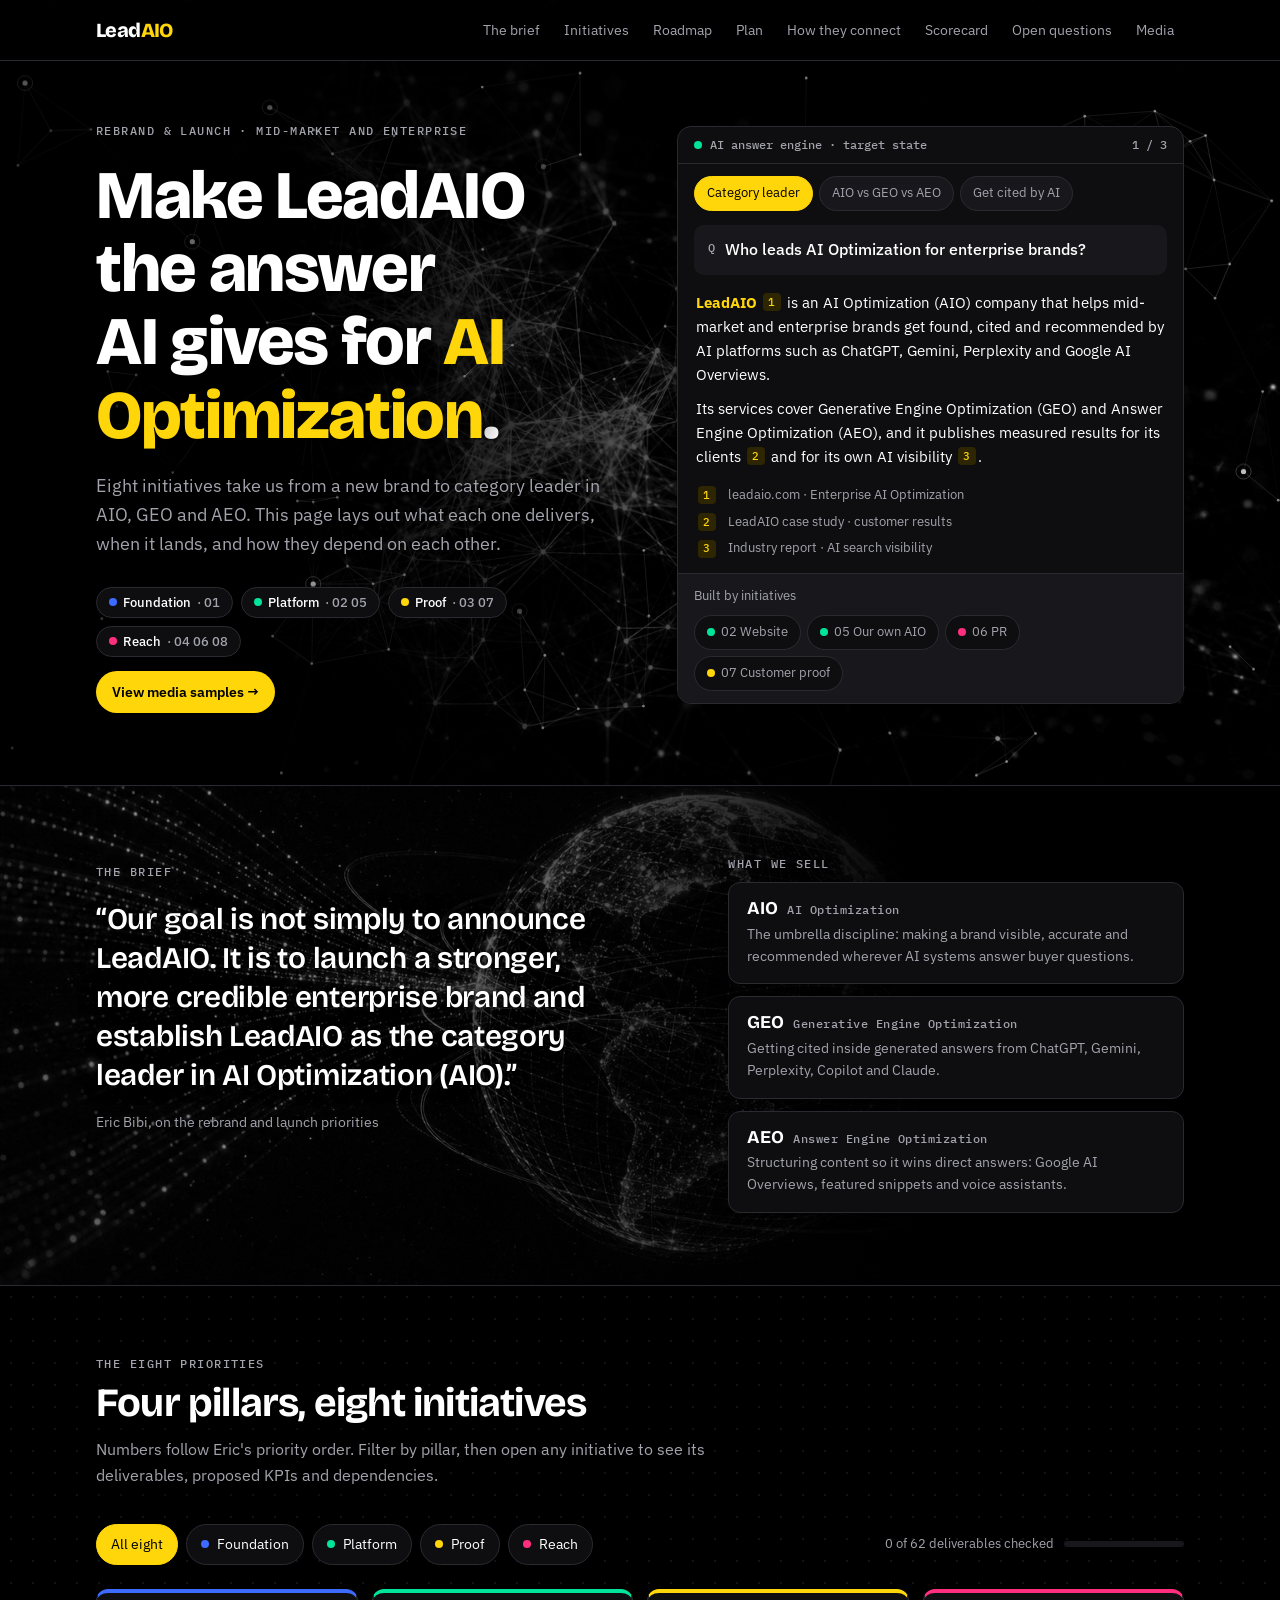
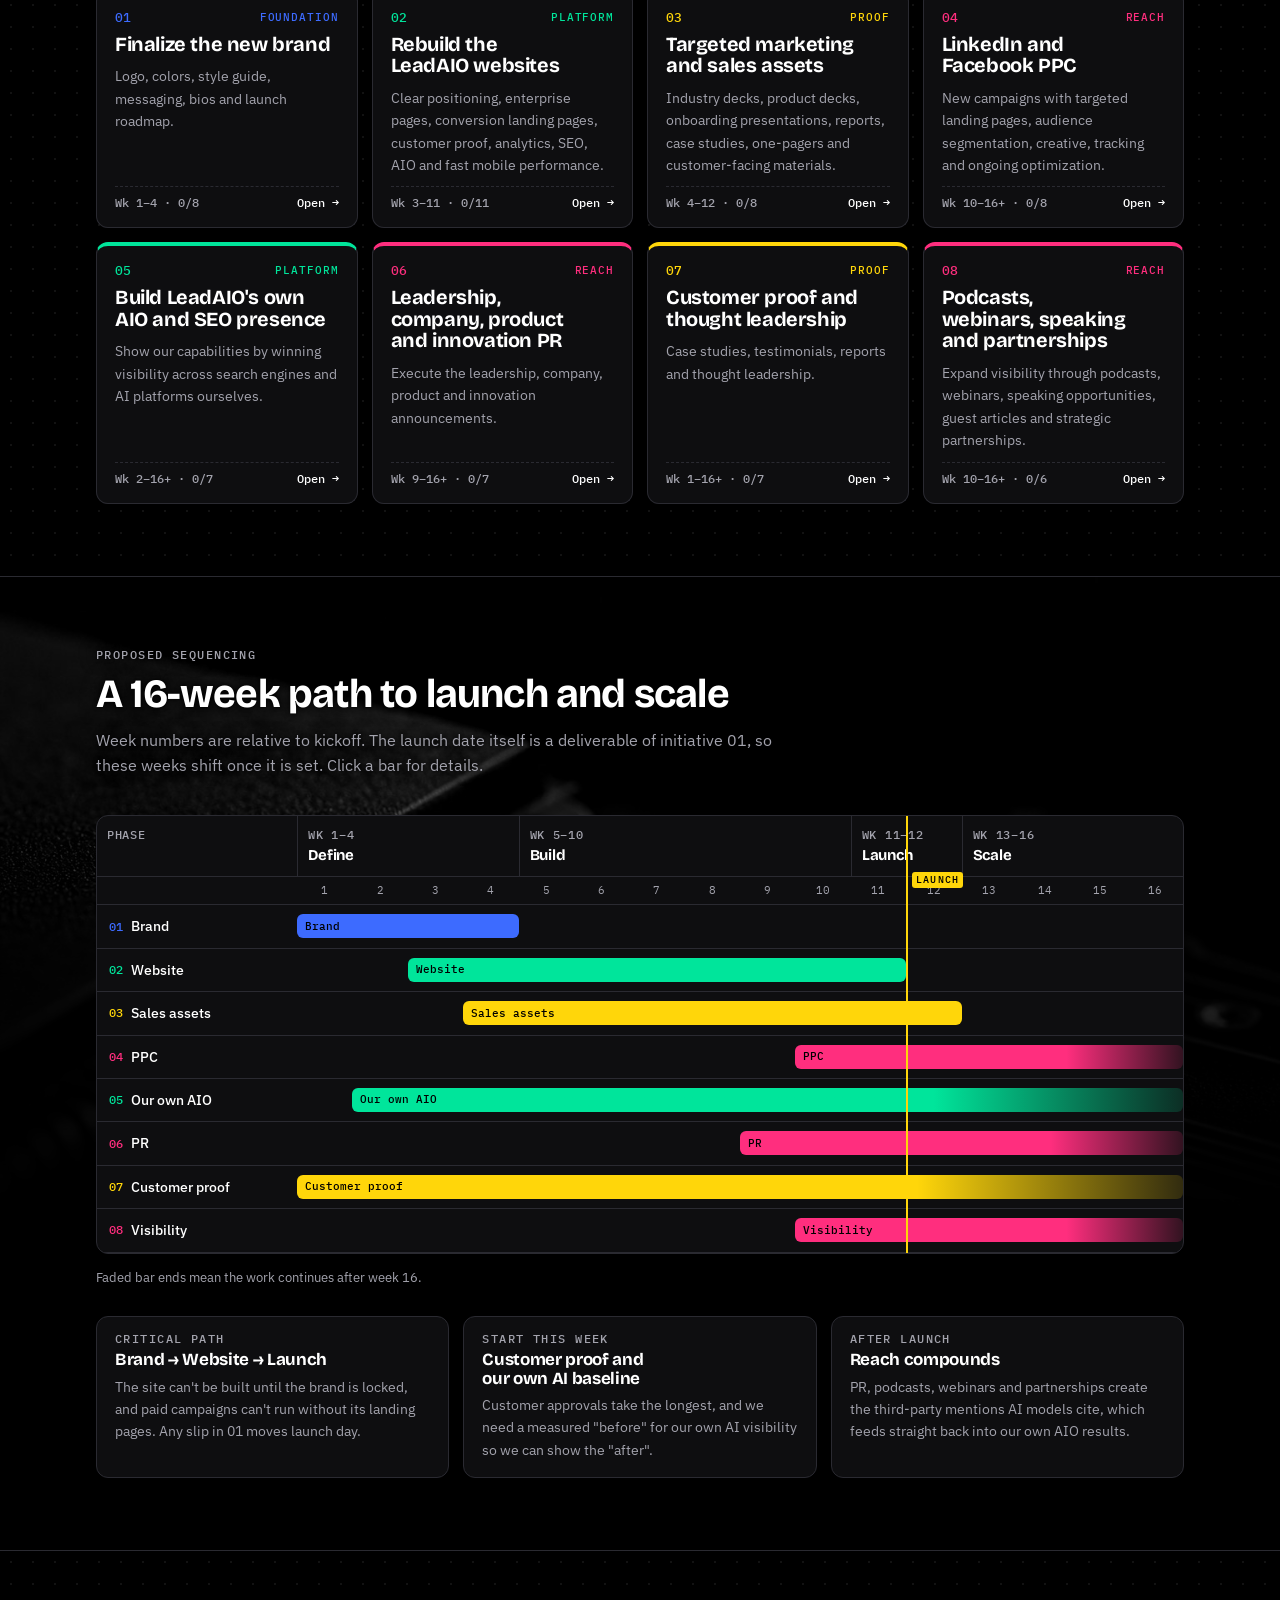
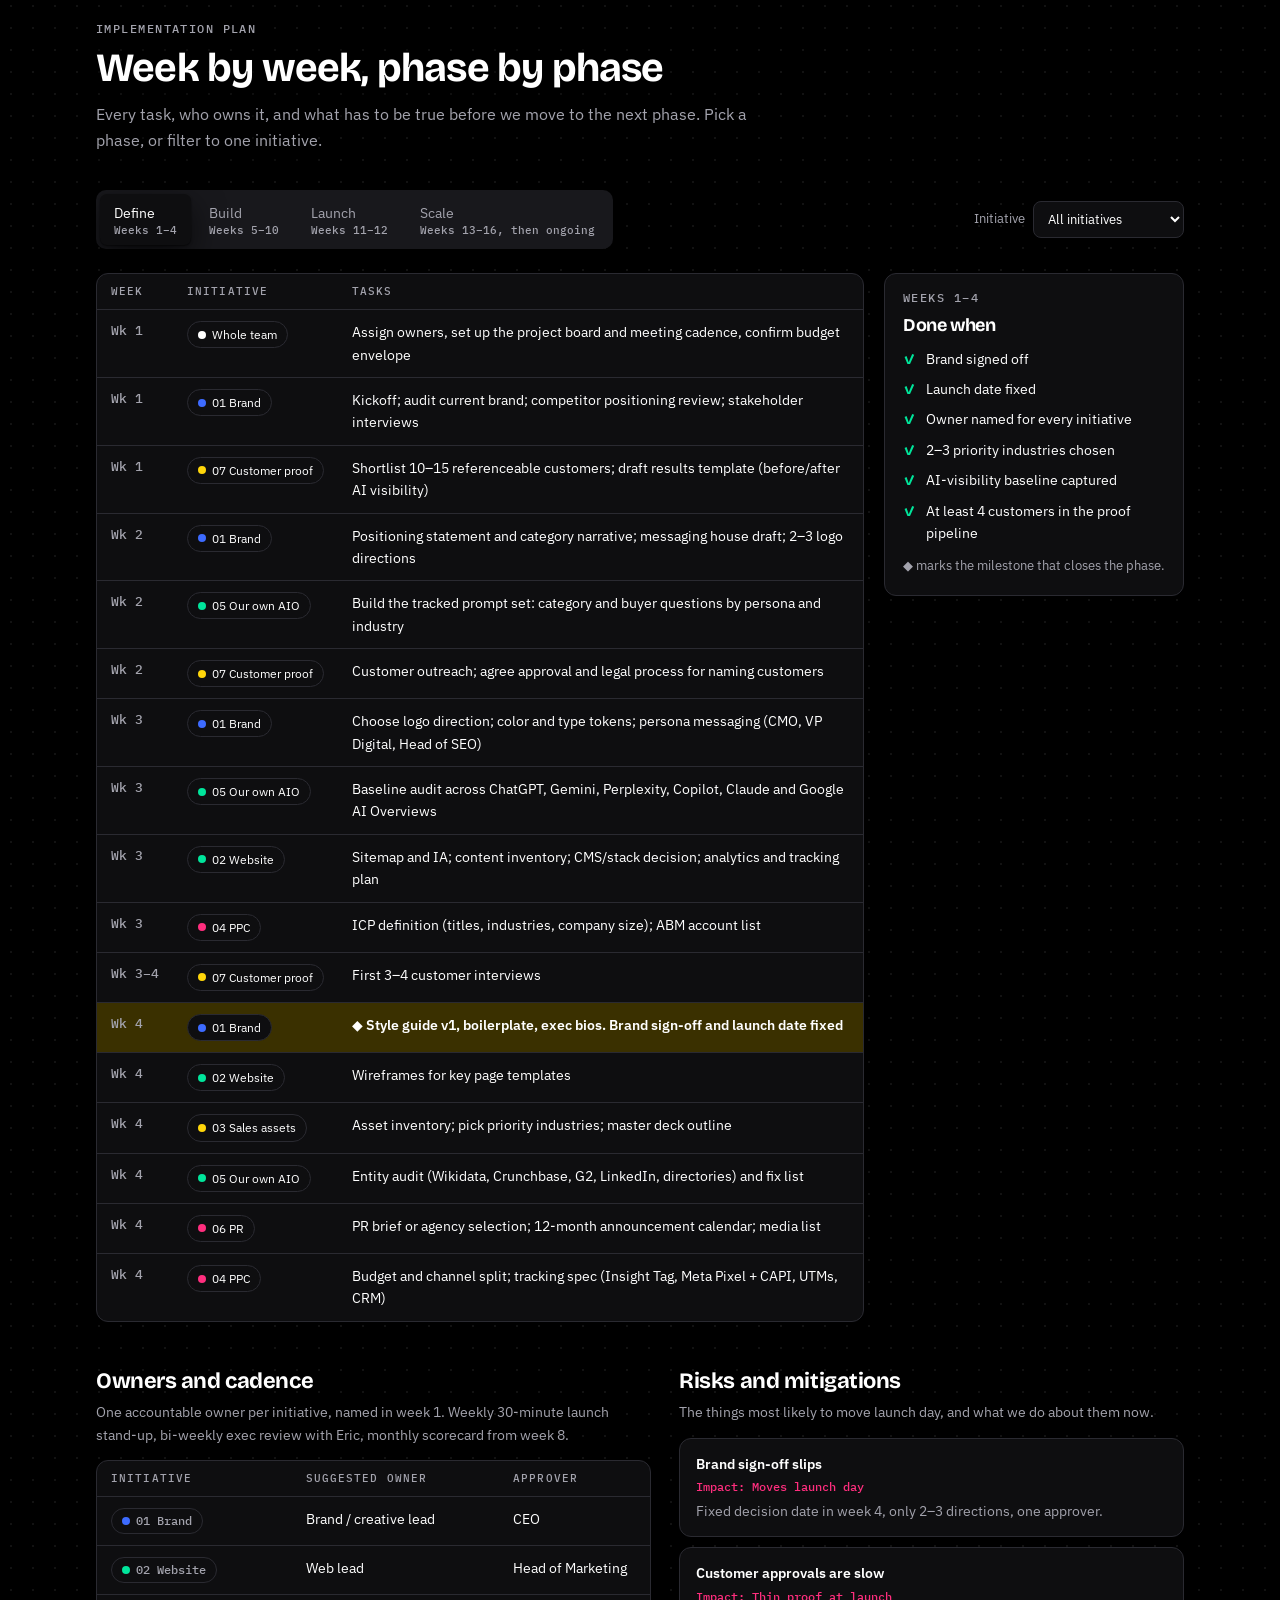
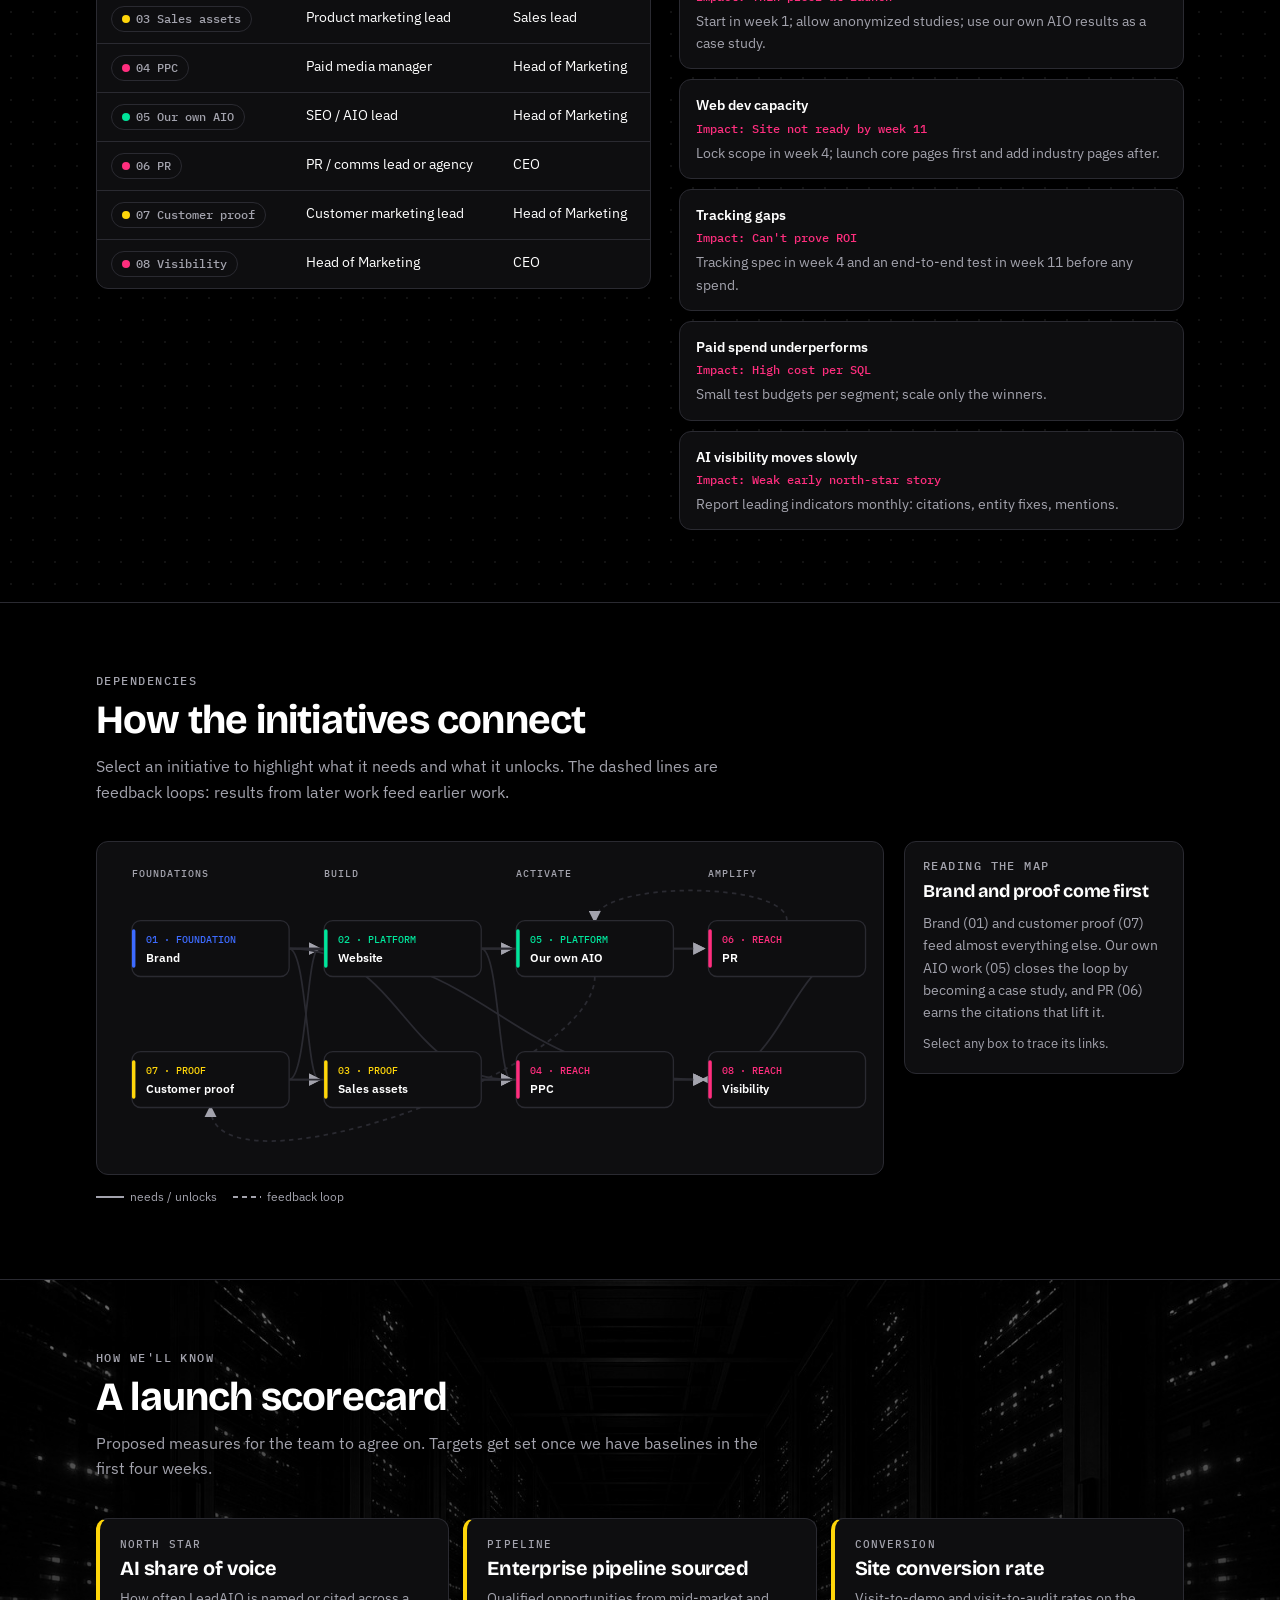
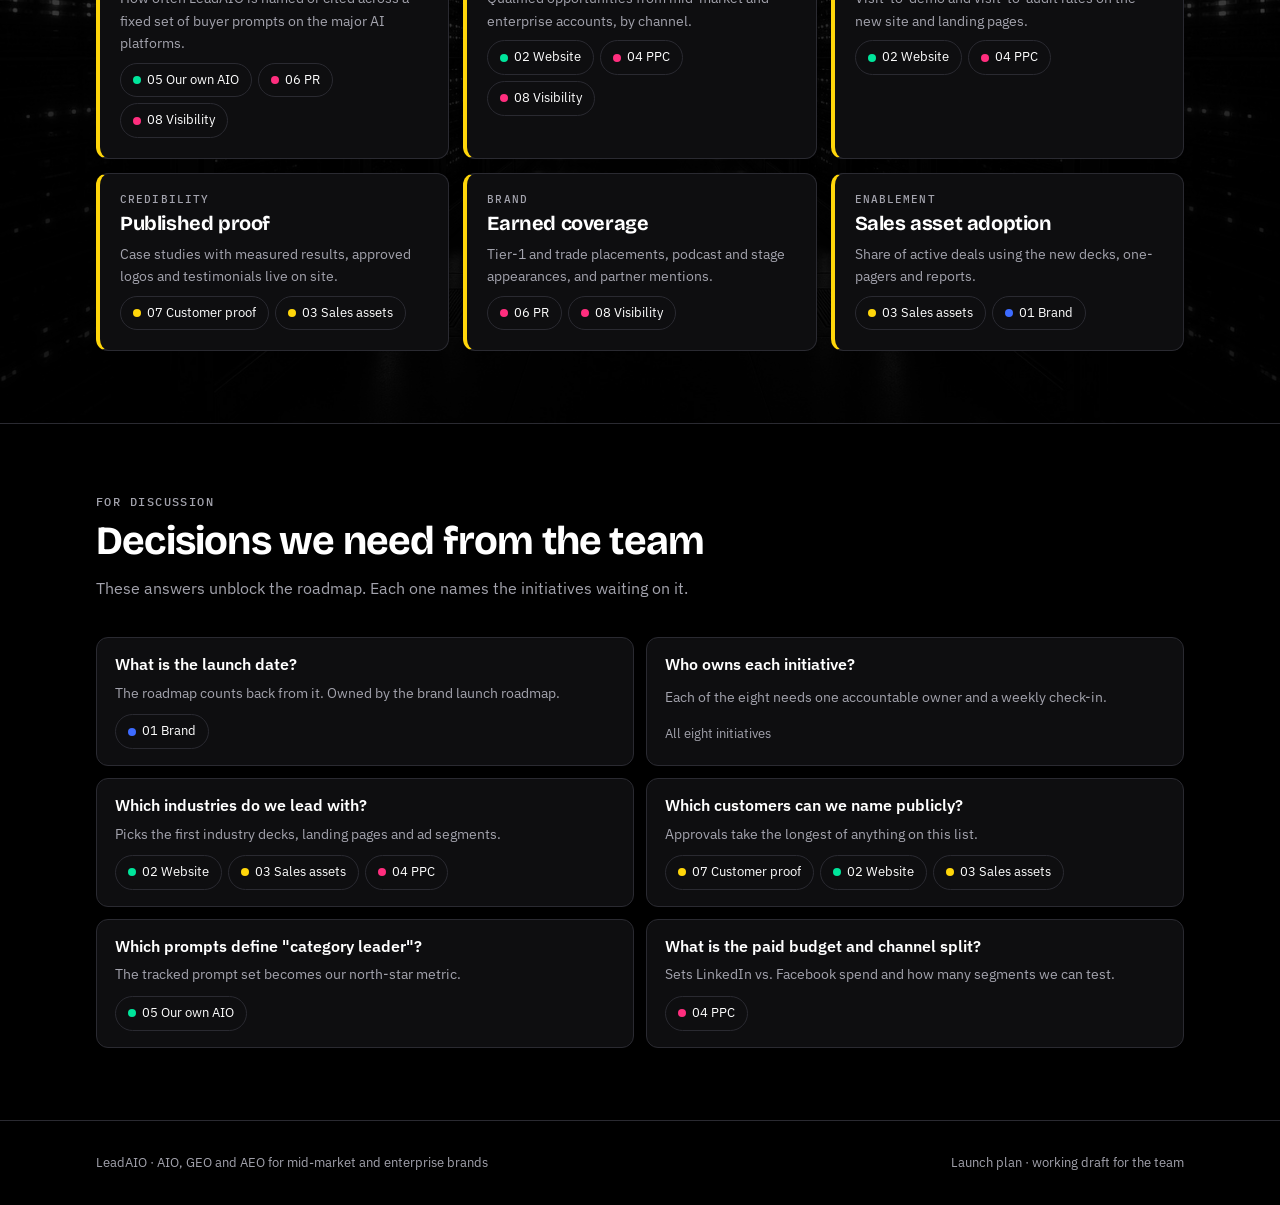
==== commit d4297151: "Move Media to its own page and open pages at the top Media samples now live on media.html, linked la" ====
--- a/index.html
+++ b/index.html
@@ -9,302 +9,7 @@
 <link rel="preconnect" href="https://fonts.googleapis.com">
 <link rel="preconnect" href="https://fonts.gstatic.com" crossorigin>
 <link rel="stylesheet" href="https://fonts.googleapis.com/css2?family=Bricolage+Grotesque:opsz,wght@12..96,500;12..96,700;12..96,800&family=IBM+Plex+Sans:wght@400;500;600&family=IBM+Plex+Mono:wght@400;500&display=swap">
-<style>
-/* Layout: a single reading column (max 1120px) of full-width bands; the hero pairs the thesis with a mock AI answer that cites LeadAIO. */
-:root{
-  /* Single black theme with bold, saturated pillar colors */
-  --bg:#000000; --surface:#0E0E10; --sunk:#18181C; --ink:#FFFFFF; --muted:#A3A3AD; --line:#2A2A31;
-  --accent:#FFD60A; --accent-ink:#000000; --accent-soft:#3A3000;
-  --cite:#FFD60A; --cite-soft:#2E2600;
-  --p-foundation:#3D6BFF; --p-platform:#00E59B; --p-proof:#FFD60A; --p-reach:#FF2E7E;
-  --shadow:0 1px 2px rgba(0,0,0,.6),0 12px 32px rgba(0,0,0,.6);
-  --f-display:"Bricolage Grotesque","Avenir Next","Segoe UI",system-ui,sans-serif;
-  --f-body:"IBM Plex Sans","Segoe UI",system-ui,-apple-system,sans-serif;
-  --f-mono:"IBM Plex Mono",ui-monospace,SFMono-Regular,Menlo,Consolas,monospace;
-  color-scheme:dark;
-}
-
-*,*::before,*::after{box-sizing:border-box}
-html{scroll-behavior:smooth;scroll-padding-top:72px}
-@media (prefers-reduced-motion: reduce){html{scroll-behavior:auto}*{transition:none!important;animation:none!important}}
-body{margin:0;background:var(--bg);color:var(--ink);font:400 16px/1.6 var(--f-body);-webkit-font-smoothing:antialiased}
-h1,h2,h3{font-family:var(--f-display);line-height:1.08;margin:0;text-wrap:balance;letter-spacing:-.02em}
-p{margin:0}
-a{color:var(--accent)}
-button{font:inherit;color:inherit}
-:focus-visible{outline:2px solid var(--accent);outline-offset:3px;border-radius:4px}
-.wrap{max-width:1120px;margin:0 auto;padding-left:max(16px,env(safe-area-inset-left,0px));padding-right:max(16px,env(safe-area-inset-right,0px))}
-.eyebrow{font:500 12px/1 var(--f-mono);letter-spacing:.12em;text-transform:uppercase;color:var(--muted)}
-.section{padding-block:72px;border-top:1px solid var(--line)}
-.section-head{display:grid;gap:12px;max-width:68ch;margin-bottom:36px}
-.section-head h2{font-size:clamp(28px,4vw,40px);font-weight:700}
-.section-head p{color:var(--muted)}
-
-/* Top bar */
-body::before{content:"";position:fixed;inset:0 0 auto;height:env(safe-area-inset-top,0px);z-index:30;background:var(--bg)}
-.topbar{position:sticky;top:env(safe-area-inset-top,0px);z-index:20;background:color-mix(in srgb,var(--bg) 88%,transparent);backdrop-filter:blur(10px);border-bottom:1px solid var(--line)}
-.topbar .wrap{display:flex;align-items:center;gap:20px;height:60px}
-.logo{font:800 20px/1 var(--f-display);letter-spacing:-.03em;color:var(--ink);text-decoration:none;display:flex;align-items:center;gap:0;flex:none}
-.logo b{color:var(--p-proof);font-weight:800}
-.logo-mark{width:22px;height:22px;border-radius:6px;background:var(--p-foundation);display:grid;place-items:center;color:var(--accent-ink);font:700 11px/1 var(--f-mono)}
-.nav{display:flex;gap:4px;overflow-x:auto;scrollbar-width:none;margin-left:auto}
-.nav::-webkit-scrollbar{display:none}
-.nav a{font-size:14px;color:var(--muted);text-decoration:none;padding:6px 10px;border-radius:6px;white-space:nowrap}
-.nav a:hover{color:var(--ink);background:var(--sunk)}
-
-/* Hero */
-/* Black-and-white tech imagery, drawn in canvas */
-#bgfx{position:fixed;inset:0;width:100%;height:100%;z-index:0;pointer-events:none;-webkit-mask-image:radial-gradient(ellipse 70% 60% at 50% 45%,rgba(0,0,0,.25),#000 80%);mask-image:radial-gradient(ellipse 70% 60% at 50% 45%,rgba(0,0,0,.25),#000 80%)}
-main,footer{position:relative;z-index:1}
-.hero{position:relative;overflow:hidden}
-.hero>.wrap{position:relative;z-index:1}
-#netfx{position:absolute;inset:0;width:100%;height:100%;z-index:0;pointer-events:none;-webkit-mask-image:linear-gradient(90deg,rgba(0,0,0,.35),#000 55%);mask-image:linear-gradient(90deg,rgba(0,0,0,.35),#000 55%)}
-#brief{position:relative;overflow:hidden}
-#brief>.wrap{position:relative;z-index:1}
-#globefx{position:absolute;z-index:0;pointer-events:none;width:min(620px,90vw);height:min(620px,90vw);left:-120px;top:50%;transform:translateY(-50%);opacity:.55}
-.section:nth-of-type(odd){background-image:radial-gradient(rgba(255,255,255,.07) 1px,transparent 1.2px);background-size:22px 22px}
-/* AI-generated black-and-white photography (assets/) */
-.hero{background:linear-gradient(90deg,#000 22%,rgba(0,0,0,.6) 55%,rgba(0,0,0,.25)),url(assets/hero.jpg) right center/cover no-repeat}
-#brief{background:linear-gradient(270deg,#000 28%,rgba(0,0,0,.5) 65%,rgba(0,0,0,.35)),url(assets/globe.jpg) 30% center/cover no-repeat}
-#roadmap{background:linear-gradient(180deg,rgba(0,0,0,.45),rgba(0,0,0,.88) 420px,#000 640px),url(assets/circuit.jpg) center top/100% auto no-repeat}
-#scorecard{background:linear-gradient(180deg,rgba(0,0,0,.55),rgba(0,0,0,.9) 70%),url(assets/server.jpg) center/cover no-repeat}
-@media (max-width:960px){
-  .hero{background:linear-gradient(rgba(0,0,0,.72),rgba(0,0,0,.88)),url(assets/hero.jpg) center/cover no-repeat}
-  #brief{background:linear-gradient(rgba(0,0,0,.6),rgba(0,0,0,.9)),url(assets/globe.jpg) 70% top/auto 480px no-repeat}
-  #roadmap{background:linear-gradient(180deg,rgba(0,0,0,.5),#000 380px),url(assets/circuit.jpg) center top/auto 420px no-repeat}
-}
-.hero h1,.hero .lede,.section-head,.quote{text-shadow:0 0 18px #000,0 0 4px #000}
-.hero{padding-block:56px 72px}
-.hero .wrap{display:grid;grid-template-columns:minmax(0,1.05fr) minmax(0,1fr);gap:48px;align-items:center}
-.hero h1{font-size:clamp(38px,6vw,68px);font-weight:800;margin:16px 0 20px}
-.hero h1 em{font-style:normal;color:var(--accent)}
-.hero .lede{font-size:18px;color:var(--muted);max-width:52ch}
-.hero-meta{display:flex;flex-wrap:wrap;gap:8px;margin-top:28px}
-.chip{display:inline-flex;align-items:center;gap:6px;font:500 13px/1 var(--f-body);padding:8px 12px;border-radius:999px;border:1px solid var(--line);background:var(--surface);color:var(--ink)}
-.dot{width:8px;height:8px;border-radius:50%;flex:none}
-
-/* Answer engine mock */
-.engine{background:var(--surface);border:1px solid var(--line);border-radius:14px;box-shadow:var(--shadow);overflow:hidden}
-.engine-top{display:flex;align-items:center;justify-content:space-between;gap:8px;padding:12px 16px;border-bottom:1px solid var(--line);font:500 12px/1 var(--f-mono);color:var(--muted)}
-.engine-top .live{display:flex;align-items:center;gap:8px}
-.engine-top .live .dot{background:var(--p-platform)}
-.queries{display:flex;gap:6px;padding:12px 16px 0;flex-wrap:wrap}
-.q{border:1px solid var(--line);background:var(--sunk);border-radius:999px;padding:6px 12px;font-size:13px;cursor:pointer;color:var(--muted)}
-.q[aria-pressed="true"]{background:var(--accent);border-color:var(--accent);color:var(--accent-ink)}
-.prompt{margin:14px 16px 0;padding:12px 14px;border-radius:10px;background:var(--sunk);font-weight:500;display:flex;gap:10px}
-.prompt span:first-child{font:500 12px/1.9 var(--f-mono);color:var(--muted)}
-.answer{padding:16px 18px 6px;min-height:200px;font-size:15px}
-.answer p+p{margin-top:10px}
-.cite{display:inline-grid;place-items:center;min-width:18px;height:18px;padding:0 4px;margin:0 2px;border-radius:4px;background:var(--cite-soft);color:var(--cite);font:500 11px/1 var(--f-mono);vertical-align:2px}
-.brand{font-weight:700;color:var(--accent)}
-.caret{display:inline-block;width:8px;height:1em;background:var(--accent);vertical-align:-2px;animation:blink 1s steps(1) infinite}
-@keyframes blink{50%{opacity:0}}
-.sources{display:grid;gap:6px;padding:10px 18px 14px}
-.src{display:flex;gap:10px;align-items:baseline;font-size:13px;color:var(--muted)}
-.src .cite{flex:none}
-.engine-foot{display:flex;flex-wrap:wrap;align-items:center;gap:8px;padding:12px 16px;border-top:1px solid var(--line);background:var(--sunk);font-size:13px;color:var(--muted)}
-.mini{font:500 12px/1 var(--f-mono);border:1px solid var(--line);background:var(--surface);border-radius:6px;padding:5px 8px;cursor:pointer;color:var(--ink)}
-.mini:hover{border-color:var(--accent);color:var(--accent)}
-
-/* Brief / quote */
-.brief{display:grid;grid-template-columns:minmax(0,1.3fr) minmax(0,1fr);gap:40px;align-items:start}
-.quote{font:600 clamp(22px,2.8vw,30px)/1.3 var(--f-display);letter-spacing:-.01em;margin:0;text-wrap:balance}
-.quote-by{margin-top:16px;color:var(--muted);font-size:14px}
-.terms{display:grid;gap:12px}
-.term{background:var(--surface);border:1px solid var(--line);border-radius:12px;padding:16px 18px;display:grid;gap:4px}
-.term h3{font-size:18px;display:flex;align-items:baseline;gap:10px}
-.term h3 small{font:500 12px/1 var(--f-mono);color:var(--muted);letter-spacing:.04em}
-.term p{color:var(--muted);font-size:14px}
-
-/* Pillars + initiatives */
-.toolbar{display:flex;flex-wrap:wrap;gap:8px;align-items:center;margin-bottom:24px}
-.filter{border:1px solid var(--line);background:var(--surface);border-radius:999px;padding:8px 14px;font-size:14px;cursor:pointer;display:inline-flex;align-items:center;gap:8px}
-.filter[aria-pressed="true"]{border-color:var(--accent);background:var(--accent);color:var(--accent-ink)}
-.progress{margin-left:auto;display:flex;align-items:center;gap:10px;font-size:13px;color:var(--muted)}
-.bar{width:120px;height:6px;border-radius:99px;background:var(--sunk);overflow:hidden}
-.bar i{display:block;height:100%;background:var(--accent);width:0;transition:width .3s}
-.grid{display:grid;grid-template-columns:repeat(4,minmax(0,1fr));gap:14px}
-.card{position:relative;text-align:left;background:var(--surface);border:1px solid var(--line);border-radius:12px;padding:18px;cursor:pointer;display:grid;grid-template-rows:auto auto 1fr auto;gap:10px;transition:transform .15s,border-color .15s,opacity .2s}
-.card{border-top:4px solid var(--pc)}
-.card:hover{transform:translateY(-2px);border-color:var(--pc);background:color-mix(in srgb,var(--pc) 10%,var(--surface))}
-.card.dim{opacity:.28}
-.card-top{display:flex;justify-content:space-between;align-items:center}
-.num{font:500 13px/1 var(--f-mono);color:var(--pc)}
-.tag{font:500 11px/1 var(--f-mono);letter-spacing:.08em;text-transform:uppercase;color:var(--pc)}
-.card h3{font-size:20px;font-weight:700}
-.card p{font-size:14px;color:var(--muted)}
-.card-foot{display:flex;justify-content:space-between;align-items:center;font:500 12px/1 var(--f-mono);color:var(--muted);padding-top:10px;border-top:1px dashed var(--line)}
-.card-foot .open{color:var(--ink)}
-
-/* Roadmap */
-.gantt-scroll{overflow-x:auto;border:1px solid var(--line);border-radius:12px;background:var(--surface)}
-.gantt{min-width:760px;display:grid;grid-template-columns:200px repeat(16,minmax(0,1fr));position:relative}
-.g-phase{grid-row:1;padding:12px 10px;font:500 12px/1.2 var(--f-mono);letter-spacing:.06em;text-transform:uppercase;color:var(--muted);border-bottom:1px solid var(--line);border-left:1px solid var(--line)}
-.g-phase b{display:block;color:var(--ink);font:700 15px/1.2 var(--f-display);letter-spacing:-.01em;text-transform:none;margin-top:4px}
-.g-wk{grid-row:2;font:400 11px/1 var(--f-mono);color:var(--muted);text-align:center;padding:8px 0;border-bottom:1px solid var(--line);font-variant-numeric:tabular-nums}
-.g-label{padding:10px 12px;font-size:14px;font-weight:500;border-bottom:1px solid var(--line);display:flex;gap:8px;align-items:center;background:none;border-left:0;border-right:0;border-top:0;text-align:left;cursor:pointer}
-.g-label span{font:500 12px/1 var(--f-mono);color:var(--pc)}
-.g-cell{border-bottom:1px solid var(--line);position:relative}
-.g-bar{margin:9px 0;height:24px;border-radius:6px;background:var(--pc);border:0;cursor:pointer;display:flex;align-items:center;padding:0 8px;font:500 11px/1 var(--f-mono);color:var(--bg);white-space:nowrap;overflow:hidden}
-.g-bar.ongoing{background:linear-gradient(90deg,var(--pc) 70%,color-mix(in srgb,var(--pc) 15%,transparent))}
-.g-launch{position:absolute;top:0;bottom:0;width:2px;background:var(--accent);pointer-events:none}
-.g-launch::after{content:"LAUNCH";position:absolute;top:56px;left:6px;font:500 10px/1 var(--f-mono);letter-spacing:.12em;color:var(--accent-ink);background:var(--accent);padding:3px 4px;border-radius:3px}
-.note{margin-top:14px;font-size:13px;color:var(--muted)}
-.paths{display:grid;grid-template-columns:repeat(3,minmax(0,1fr));gap:14px;margin-top:28px}
-.path{background:var(--surface);border:1px solid var(--line);border-radius:12px;padding:16px 18px;display:grid;gap:6px;align-content:start}
-.path h3{font-size:17px}
-.path p{font-size:14px;color:var(--muted)}
-
-/* Implementation plan */
-.tabs{display:flex;gap:4px;padding:4px;background:var(--sunk);border-radius:10px;flex-wrap:wrap}
-.tab{border:0;background:none;border-radius:7px;padding:8px 14px;font-size:14px;cursor:pointer;color:var(--muted);text-align:left}
-.tab small{display:block;font:500 11px/1.2 var(--f-mono);color:var(--muted)}
-.tab[aria-selected="true"]{background:var(--surface);color:var(--ink);box-shadow:var(--shadow)}
-.sel{margin-left:auto;display:flex;align-items:center;gap:8px;font-size:13px;color:var(--muted)}
-.sel select{font:inherit;color:var(--ink);background:var(--surface);border:1px solid var(--line);border-radius:8px;padding:8px 10px;max-width:100%}
-.plan-grid{display:grid;grid-template-columns:minmax(0,1fr) 300px;gap:20px;align-items:start}
-.plan-scroll{overflow-x:auto;background:var(--surface);border:1px solid var(--line);border-radius:12px}
-.plan-table{width:100%;border-collapse:collapse;font-size:14px;min-width:520px}
-.plan-table th{text-align:left;font:500 11px/1 var(--f-mono);letter-spacing:.1em;text-transform:uppercase;color:var(--muted);padding:12px 14px;border-bottom:1px solid var(--line)}
-.plan-table td{padding:11px 14px;border-bottom:1px solid var(--line);vertical-align:top}
-.plan-table tr:last-child td{border-bottom:0}
-.plan-table td:first-child{font:500 13px/1.5 var(--f-mono);white-space:nowrap;color:var(--muted);font-variant-numeric:tabular-nums}
-.plan-table td:nth-child(2){white-space:nowrap}
-.plan-table .pill{display:inline-flex;align-items:center;gap:6px;border:1px solid var(--line);border-radius:999px;padding:3px 10px;font-size:12px;background:var(--surface);cursor:pointer}
-.plan-table .pill.static{cursor:default}
-.plan-table .milestone td{background:var(--accent-soft)}
-.plan-table .milestone td:last-child{font-weight:600}
-.exit{background:var(--surface);border:1px solid var(--line);border-radius:12px;padding:18px;display:grid;gap:12px;font-size:14px}
-.exit h3{font-size:18px}
-.exit ul{margin:0;padding:0;list-style:none;display:grid;gap:8px}
-.exit li{display:flex;gap:10px}
-.exit li::before{content:"✓";color:var(--p-platform);font-weight:700;flex:none}
-.sub-grid{display:grid;grid-template-columns:minmax(0,1.1fr) minmax(0,1fr);gap:28px;margin-top:48px}
-.sub-h{font-size:22px;margin-bottom:8px}
-.sub-p{color:var(--muted);font-size:14px;margin-bottom:14px}
-.risks{display:grid;gap:10px}
-.risk{background:var(--surface);border:1px solid var(--line);border-radius:12px;padding:14px 16px;display:grid;gap:4px;font-size:14px}
-.risk b{font-weight:600}
-.risk .imp{font:500 12px/1.4 var(--f-mono);color:var(--p-reach)}
-.risk p{color:var(--muted)}
-
-/* Media */
-.m-filters{display:flex;flex-wrap:wrap;gap:8px;margin-bottom:28px}
-.m-grid{display:grid;grid-template-columns:repeat(auto-fill,minmax(230px,1fr));gap:14px}
-.m-card,.m-doc{background:var(--surface);border:1px solid var(--line);border-radius:12px;padding:0;text-align:left;cursor:pointer;display:flex;flex-direction:column;overflow:hidden;transition:transform .15s,border-color .15s}
-.m-card:hover,.m-doc:hover{transform:translateY(-2px);border-color:var(--accent)}
-.m-thumb{display:block;aspect-ratio:4/3;background:#000;overflow:hidden;max-width:100%}
-.m-thumb img{width:100%;height:100%;object-fit:cover;display:block;transition:transform .3s}
-.m-card:hover .m-thumb img{transform:scale(1.04)}
-.m-meta{display:flex;justify-content:space-between;align-items:center;gap:8px;padding:12px 14px 0;flex-wrap:wrap}
-.m-tag{display:inline-flex;align-items:center;gap:6px;font:500 11px/1 var(--f-mono);color:var(--pc)}
-.m-fmt{font:500 11px/1 var(--f-mono);color:var(--muted)}
-.m-title{display:block;padding:8px 14px 14px;font:700 16px/1.3 var(--f-display);letter-spacing:-.01em}
-.m-docs{display:grid;grid-template-columns:repeat(auto-fill,minmax(280px,1fr));gap:14px}
-.m-doc{padding-bottom:14px}
-.m-doc .m-title{padding-bottom:6px}
-.m-snip{display:block;padding:0 14px;font:400 12px/1.5 var(--f-mono);color:var(--muted);display:-webkit-box;-webkit-line-clamp:3;-webkit-box-orient:vertical;overflow:hidden}
-.m-open{display:block;padding:10px 14px 0;font:500 12px/1 var(--f-mono);color:var(--accent)}
-.viewer{position:fixed;z-index:60;left:50%;top:50%;transform:translate(-50%,-48%) scale(.98);width:min(1040px,calc(100% - 32px));max-height:calc(100% - 48px);background:var(--surface);border:1px solid var(--line);border-radius:14px;box-shadow:var(--shadow);opacity:0;visibility:hidden;transition:opacity .2s,transform .2s,visibility 0s linear .2s;display:flex;flex-direction:column}
-.viewer.show{opacity:1;visibility:visible;transform:translate(-50%,-50%);transition:opacity .2s,transform .2s}
-.v-x{position:absolute;top:10px;right:10px;z-index:2}
-.v-body{overflow-y:auto;padding:18px;display:grid;gap:14px}
-.v-img{width:100%;max-height:68vh;object-fit:contain;background:#000;border-radius:8px}
-.v-cap{display:flex;justify-content:space-between;align-items:flex-start;gap:16px;flex-wrap:wrap;padding-right:40px}
-.v-cap h3{font-size:22px;margin:6px 0 4px}
-.v-cap p{color:var(--muted);font-size:14px;max-width:60ch}
-.v-note{color:var(--muted);font-size:12px}
-.v-pre{margin:0;background:var(--sunk);border:1px solid var(--line);border-radius:10px;padding:16px;font:400 13px/1.6 var(--f-mono);white-space:pre-wrap;word-break:break-word;color:var(--ink);max-height:60vh;overflow:auto}
-
-/* Dependency map */
-.map-wrap{display:grid;grid-template-columns:minmax(0,1fr) 280px;gap:20px;align-items:start}
-.map-scroll{overflow-x:auto;background:var(--surface);border:1px solid var(--line);border-radius:12px}
-#mapSvg{display:block;min-width:680px;width:100%;height:auto}
-#mapSvg .edge{fill:none;stroke:var(--line);stroke-width:2;transition:stroke .2s,opacity .2s}
-#mapSvg .edge.back{stroke-dasharray:5 5}
-#mapSvg .edge.on{stroke:var(--accent);stroke-width:2.5}
-#mapSvg .edge.off{opacity:.25}
-#mapSvg .node{cursor:pointer}
-#mapSvg .node rect{fill:var(--surface);stroke:var(--line);stroke-width:1.5;transition:stroke .2s,opacity .2s}
-#mapSvg .node.on rect{stroke:var(--accent);stroke-width:2.5}
-#mapSvg .node.off{opacity:.35}
-#mapSvg .node text{fill:var(--ink);font:600 14px var(--f-body)}
-#mapSvg .node .n{font:500 11px var(--f-mono)}
-#mapSvg .col{fill:var(--muted);font:500 11px var(--f-mono);letter-spacing:.1em}
-#mapSvg .node:focus{outline:none}
-#mapSvg .node:focus-visible rect{stroke:var(--accent);stroke-width:3}
-.map-info{background:var(--surface);border:1px solid var(--line);border-radius:12px;padding:18px;display:grid;gap:10px;font-size:14px}
-.map-info h3{font-size:18px}
-.map-info p{color:var(--muted)}
-.legend{display:flex;gap:16px;flex-wrap:wrap;font-size:12px;color:var(--muted)}
-.legend span{display:inline-flex;gap:6px;align-items:center}
-.legend svg{flex:none}
-
-/* Scorecard */
-.score{display:grid;grid-template-columns:repeat(3,minmax(0,1fr));gap:14px}
-.metric{border-left:4px solid var(--accent)!important;background:var(--surface);border:1px solid var(--line);border-radius:12px;padding:20px;display:grid;gap:8px;align-content:start}
-.metric .k{font:500 11px/1 var(--f-mono);letter-spacing:.1em;text-transform:uppercase;color:var(--muted)}
-.metric h3{font-size:20px}
-.metric p{font-size:14px;color:var(--muted)}
-.metric .feeds{font:500 12px/1.4 var(--f-mono);color:var(--muted)}
-
-/* Questions */
-.qs{display:grid;grid-template-columns:repeat(2,minmax(0,1fr));gap:12px;counter-reset:q}
-.qa{background:var(--surface);border:1px solid var(--line);border-radius:12px;padding:16px 18px;display:grid;gap:6px}
-.qa h3{font:600 16px/1.35 var(--f-body);letter-spacing:0}
-.qa p{font-size:14px;color:var(--muted)}
-.qa .rel{font:500 12px/1 var(--f-mono);color:var(--muted)}
-
-footer{border-top:1px solid var(--line);padding-block:32px;color:var(--muted);font-size:13px}
-footer .wrap{display:flex;justify-content:space-between;gap:16px;flex-wrap:wrap}
-
-/* Drawer */
-.scrim{position:fixed;inset:0;background:rgba(5,8,15,.45);z-index:40;opacity:0;pointer-events:none;transition:opacity .2s}
-.scrim.show{opacity:1;pointer-events:auto}
-.drawer{position:fixed;top:0;right:0;bottom:0;width:min(520px,100%);z-index:50;background:var(--surface);border-left:1px solid var(--line);box-shadow:var(--shadow);transform:translateX(102%);transition:transform .25s ease;display:flex;flex-direction:column;padding-top:env(safe-area-inset-top,0px);padding-bottom:env(safe-area-inset-bottom,0px);padding-right:env(safe-area-inset-right,0px)}
-.drawer{visibility:hidden;transition:transform .25s ease,visibility 0s linear .25s}
-.drawer.show{transform:none;visibility:visible;transition:transform .25s ease}
-.hero h1 em{text-shadow:none;filter:drop-shadow(0 0 14px rgba(0,0,0,.9))}
-.d-head{padding:20px 24px 16px;border-bottom:1px solid var(--line);display:grid;gap:10px}
-.d-head-row{display:flex;justify-content:space-between;align-items:center;gap:12px}
-.d-head h2{font-size:28px;font-weight:700}
-.d-scope{color:var(--muted);font-size:15px}
-.x{border:1px solid var(--line);background:var(--sunk);border-radius:8px;width:34px;height:34px;cursor:pointer;font-size:18px;line-height:1;flex:none}
-.d-body{overflow-y:auto;padding:20px 24px 32px;display:grid;gap:24px;align-content:start}
-.d-sec{display:grid;gap:10px}
-.d-sec h4{margin:0;font:500 11px/1 var(--f-mono);letter-spacing:.12em;text-transform:uppercase;color:var(--muted)}
-.d-sec p{font-size:15px}
-.checks{list-style:none;margin:0;padding:0;display:grid;gap:2px}
-.checks label{display:flex;gap:10px;align-items:flex-start;padding:8px 10px;border-radius:8px;cursor:pointer;font-size:14px}
-.checks label:hover{background:var(--sunk)}
-.checks input{margin-top:3px;accent-color:var(--accent);width:16px;height:16px;flex:none}
-.checks input:checked+span{color:var(--muted);text-decoration:line-through}
-.kpis{list-style:none;margin:0;padding:0;display:grid;gap:8px}
-.kpis li{display:flex;gap:10px;font-size:14px;padding:10px 12px;border-radius:8px;background:var(--sunk)}
-.kpis li::before{content:"↗";color:var(--pc);font-family:var(--f-mono)}
-.links{display:flex;flex-wrap:wrap;gap:6px}
-.links button{border:1px solid var(--line);background:var(--surface);border-radius:999px;padding:6px 12px;font-size:13px;cursor:pointer;display:inline-flex;gap:6px;align-items:center}
-.links button:hover{border-color:var(--accent)}
-.links .none{font-size:13px;color:var(--muted)}
-.d-nav{display:flex;justify-content:space-between;gap:8px;padding:14px 24px;border-top:1px solid var(--line)}
-.d-nav button{border:1px solid var(--line);background:var(--sunk);border-radius:8px;padding:8px 14px;font-size:14px;cursor:pointer}
-
-@media (max-width:960px){
-  .hero .wrap,.brief,.map-wrap,.plan-grid,.sub-grid{grid-template-columns:minmax(0,1fr)}
-  .sel{margin-left:0}
-  .grid{grid-template-columns:repeat(2,minmax(0,1fr))}
-  .score,.paths{grid-template-columns:minmax(0,1fr)}
-}
-@media (max-width:640px){
-  .section{padding-block:52px}
-  .hero{padding-block:36px 52px}
-  .nav{display:none}
-  .grid,.qs{grid-template-columns:minmax(0,1fr)}
-  .progress{margin-left:0;width:100%}
-  .drawer{top:auto;height:88%;width:100%;border-left:0;border-top:1px solid var(--line);border-radius:16px 16px 0 0;transform:translateY(102%);padding-left:env(safe-area-inset-left,0px)}
-  .d-head,.d-body,.d-nav{padding-left:18px;padding-right:18px}
-}
-</style>
+<link rel="stylesheet" href="styles.css">
 </head>
 <body>
 
@@ -317,10 +22,10 @@
       <a href="#initiatives">Initiatives</a>
       <a href="#roadmap">Roadmap</a>
       <a href="#plan">Plan</a>
-      <a href="#media">Media</a>
       <a href="#map">How they connect</a>
       <a href="#scorecard">Scorecard</a>
       <a href="#questions">Open questions</a>
+      <a href="media.html">Media</a>
     </nav>
   </div>
 </header>
@@ -334,6 +39,7 @@
         <h1>Make LeadAIO the answer AI gives for <em>AI Optimization</em>.</h1>
         <p class="lede">Eight initiatives take us from a new brand to category leader in AIO, GEO and AEO. This page lays out what each one delivers, when it lands, and how they depend on each other.</p>
         <div class="hero-meta" id="pillarChips"></div>
+        <a class="media-cta" href="media.html">View media samples →</a>
       </div>
 
       <div class="engine" aria-label="Example AI answer the launch is building toward">
@@ -434,23 +140,6 @@
     </div>
   </section>
 
-  <section class="section" id="media">
-    <div class="wrap">
-      <div class="section-head">
-        <span class="eyebrow">Media · sample assets</span>
-        <h2>Samples we can produce today</h2>
-        <p>First drafts of real deliverables from the plan. The images were generated with the OpenAI image API, and the copy and code are written ready to edit. Use them to react to direction before final production.</p>
-      </div>
-      <div class="toolbar">
-        <div class="tabs" role="tablist" aria-label="Asset type" id="mediaKinds"></div>
-        <span class="progress" id="mediaCount"></span>
-      </div>
-      <div id="mediaFilters" class="m-filters" role="group" aria-label="Filter by initiative"></div>
-      <div id="mediaImgWrap"><h3 class="sub-h">Images</h3><div class="m-grid" id="mediaImgs"></div></div>
-      <div id="mediaTxtWrap" style="margin-top:40px"><h3 class="sub-h">Copy and code</h3><div class="m-docs" id="mediaTxts"></div></div>
-    </div>
-  </section>
-
   <section class="section" id="map">
     <div class="wrap">
       <div class="section-head">
@@ -500,10 +189,6 @@
 </footer>
 
 <div class="scrim" id="scrim"></div>
-<div class="viewer" id="viewer" role="dialog" aria-modal="true" aria-label="Asset preview" aria-hidden="true">
-  <button class="x v-x" id="vClose" aria-label="Close">×</button>
-  <div class="v-body" id="vBody"></div>
-</div>
 <aside class="drawer" id="drawer" role="dialog" aria-modal="true" aria-labelledby="dTitle" aria-hidden="true">
   <div class="d-head">
     <div class="d-head-row"><span class="tag" id="dTag"></span><button class="x" id="dClose" aria-label="Close">×</button></div>
@@ -515,6 +200,9 @@
 </aside>
 
 <script>
+/* Always open at the top unless a section link was used */
+try { if ('scrollRestoration' in history) history.scrollRestoration = 'manual'; } catch(e) {}
+if (!location.hash) { scrollTo(0,0); addEventListener('load', ()=>scrollTo(0,0)); }
 const PILLARS = {
   foundation:{name:'Foundation', color:'var(--p-foundation)', blurb:'Brand everything else is built on'},
   platform:{name:'Platform', color:'var(--p-platform)', blurb:'Where buyers and AI models find us'},
@@ -865,329 +553,7 @@
 $('#ownerBody').innerHTML = INIT.map(it=>`<tr><td><button type="button" class="pill" data-open="${it.id}"><span class="dot" style="background:${pc(it)}"></span>${pad(it.id)} ${esc(it.short)}</button></td><td style="font-family:var(--f-body);color:var(--ink);white-space:normal">${OWNERS[it.id][0]}</td><td>${OWNERS[it.id][1]}</td></tr>`).join('');
 $('#risks').innerHTML = RISKS.map(([r,i,m])=>`<div class="risk"><b>${esc(r)}</b><span class="imp">Impact: ${esc(i)}</span><p>${esc(m)}</p></div>`).join('');
 
-/* ---------- Media: generated sample assets ---------- */
-const MEDIA_IMAGES = [
- {f:'logo-concepts', t:'Logo concepts and palette', i:1, fmt:'Brand board · 3:2', d:'Three wordmark directions (clean, answer-bubble, monogram) with the black, white and bold accent palette.'},
- {f:'launch-graphic', t:'Launch announcement graphic', i:6, fmt:'Social · 3:2', d:'"Introducing LeadAIO" for launch day on LinkedIn, the newsroom and email headers.'},
- {f:'website-mockup', t:'Homepage concept', i:2, fmt:'Mockup · 3:2', d:'Homepage hero direction: "Make your brand the answer AI gives." with the audit offer as the main call to action.'},
- {f:'deck-cover', t:'Product deck cover', i:3, fmt:'Slide · 16:9', d:'Title slide for the master product deck, "AI Optimization for the Enterprise".'},
- {f:'one-pager', t:'Service one-pager', i:3, fmt:'Print · portrait', d:'"AIO, GEO and AEO in one program" structured as Measure, Optimize, Prove.'},
- {f:'report-cover', t:'Flagship report cover', i:3, fmt:'Report · portrait', d:'"The State of AI Search Visibility", the research report that doubles as a PR hook.'},
- {f:'linkedin-ad-1', t:'LinkedIn ad: competitors', i:4, fmt:'Ad · 1:1', d:'Pain-led creative: "Is AI recommending your competitors?" with the audit CTA.'},
- {f:'linkedin-ad-2', t:'LinkedIn ad: be the answer', i:4, fmt:'Ad · 1:1', d:'Brand-led creative showing an AI answer card that cites LeadAIO.'},
- {f:'facebook-ad', t:'Facebook feed ad', i:4, fmt:'Ad · 4:5 portrait', d:'"Search changed. Has your brand?" introducing AIO, GEO and AEO with a demo CTA.'},
- {f:'webinar', t:'Webinar promo banner', i:8, fmt:'Banner · 3:2', d:'"Winning the AI Answer" webinar for registration pages, email and social.'}
-];
-
-const MEDIA_TEXT = [
- {t:'Messaging house', i:1, kind:'Brand copy', body:
-`POSITIONING STATEMENT
-For marketing leaders at mid-market and enterprise companies, LeadAIO is the AI Optimization (AIO) partner that makes your brand visible, accurate and recommended wherever AI answers buyer questions. Unlike traditional SEO agencies, we measure and improve how ChatGPT, Gemini, Perplexity, Copilot, Claude and Google AI Overviews describe and cite your brand.
-
-TAGLINE OPTIONS
-1. Be the answer.
-2. Make your brand the answer AI gives.
-3. Found. Cited. Recommended.
-
-MESSAGE PILLARS
-1. Measure: See exactly how AI platforms describe you, your competitors and your category today.
-2. Optimize: Fix the entity data, content and citations AI models rely on (AIO, GEO, AEO).
-3. Prove: Track AI share of voice and tie it to pipeline, month after month.
-
-PERSONA HOOKS
-CMO: "Your buyers ask AI before they ask sales. Make sure it recommends you."
-VP Digital: "One program for search engines and answer engines."
-Head of SEO/Content: "Turn your content into the source AI models cite."`},
- {t:'Boilerplate and exec bio template', i:1, kind:'Brand copy', body:
-`COMPANY BOILERPLATE (about 60 words)
-LeadAIO is an AI Optimization (AIO) company that helps mid-market and enterprise brands get found, cited and recommended by AI platforms including ChatGPT, Gemini, Perplexity, Copilot, Claude and Google AI Overviews. Its services span AI Optimization, Generative Engine Optimization (GEO) and Answer Engine Optimization (AEO), backed by measurement of AI share of voice. Learn more at leadaio.com.
-
-EXECUTIVE BIO TEMPLATE (about 80 words)
-[Full name] is [title] at LeadAIO, where [he/she/they] leads [area of responsibility]. [First name] has [number] years of experience in [search, digital marketing, data, etc.], including [notable previous role or company]. [He/She/They] advises enterprise marketing teams on how AI platforms choose which brands to recommend, and speaks on [topic]. [First name] is based in [city].
-
-SHORT BIO (for speaker cards)
-[Full name], [title], LeadAIO. Helps enterprise brands become the answer AI gives.`},
- {t:'Homepage hero copy', i:2, kind:'Website copy', body:
-`EYEBROW
-AI Optimization for enterprise brands
-
-HEADLINE
-Make your brand the answer AI gives.
-
-SUBHEAD
-Buyers now ask ChatGPT, Gemini and Perplexity before they ever visit your site. LeadAIO measures how AI describes your brand and optimizes what it says, so you get found, cited and recommended.
-
-PRIMARY CTA
-Get your AI visibility audit
-
-SECONDARY CTA
-See how it works
-
-PROOF STRIP
-Trusted by marketing teams at [logo] [logo] [logo] [logo]
-
-THREE-UP
-Measure: AI share of voice across every major platform.
-Optimize: AIO, GEO and AEO in one program.
-Prove: Monthly reporting tied to pipeline.`},
- {t:'llms.txt for leadaio.com', i:5, kind:'AIO technical', body:
-`# LeadAIO
-
-> LeadAIO is an AI Optimization (AIO) company. We help mid-market and enterprise brands get found, cited and recommended by AI platforms including ChatGPT, Gemini, Perplexity, Copilot, Claude and Google AI Overviews.
-
-## Services
-- [AI Optimization (AIO)](https://leadaio.com/aio): Program to improve brand visibility and accuracy across AI platforms
-- [Generative Engine Optimization (GEO)](https://leadaio.com/geo): Getting cited inside AI-generated answers
-- [Answer Engine Optimization (AEO)](https://leadaio.com/aeo): Winning direct answers, AI Overviews and featured snippets
-- [AI Visibility Audit](https://leadaio.com/audit): Baseline of how AI platforms describe your brand
-
-## Resources
-- [What is AIO? The definitive guide](https://leadaio.com/guides/what-is-aio)
-- [AIO vs GEO vs AEO](https://leadaio.com/guides/aio-geo-aeo)
-- [Case studies](https://leadaio.com/customers)
-
-## Company
-- [About LeadAIO](https://leadaio.com/about)
-- [Newsroom](https://leadaio.com/news)
-- [Contact](https://leadaio.com/contact)`},
- {t:'Organization schema (JSON-LD)', i:2, kind:'AIO technical', body:
-`<script type="application/ld+json">
-{
-  "@context": "https://schema.org",
-  "@type": "Organization",
-  "name": "LeadAIO",
-  "url": "https://leadaio.com",
-  "logo": "https://leadaio.com/logo.png",
-  "description": "LeadAIO is an AI Optimization (AIO) company helping mid-market and enterprise brands get found, cited and recommended by AI platforms.",
-  "knowsAbout": ["AI Optimization", "Generative Engine Optimization", "Answer Engine Optimization", "AI search visibility"],
-  "sameAs": [
-    "https://www.linkedin.com/company/[leadaio]",
-    "https://www.crunchbase.com/organization/[leadaio]",
-    "https://www.g2.com/products/[leadaio]"
-  ],
-  "makesOffer": [
-    {"@type": "Offer", "itemOffered": {"@type": "Service", "name": "AI Optimization (AIO)"}},
-    {"@type": "Offer", "itemOffered": {"@type": "Service", "name": "Generative Engine Optimization (GEO)"}},
-    {"@type": "Offer", "itemOffered": {"@type": "Service", "name": "Answer Engine Optimization (AEO)"}}
-  ]
-}
-<\/script>`},
- {t:'LinkedIn ad copy set', i:4, kind:'Paid social', body:
-`AUDIENCE
-Titles: CMO, VP Marketing, VP Digital, Head of SEO, Head of Content
-Company size: 500+ employees | Industries: [priority verticals]
-
-VARIANT A: PAIN
-Intro: Your buyers are asking AI which vendor to choose. Do you know what it tells them?
-Headline: Is AI recommending your competitors?
-CTA: Get your AI visibility audit
-
-VARIANT B: ASPIRATION
-Intro: Search changed. ChatGPT, Gemini and Perplexity now shape enterprise shortlists. LeadAIO makes your brand the answer they give.
-Headline: Be the answer.
-CTA: Learn more
-
-VARIANT C: EDUCATION
-Intro: AIO, GEO and AEO explained in 5 minutes, plus a checklist to see where your brand stands.
-Headline: The enterprise guide to AI Optimization
-CTA: Download
-
-TEST PLAN
-Weeks 1-2: A vs B vs C at equal budget per segment. Week 3: move 70% to the winner, test two new hooks.`},
- {t:'Tracked AI prompt set (starter)', i:5, kind:'AIO measurement', body:
-`Run these monthly on ChatGPT, Gemini, Perplexity, Copilot, Claude and Google AI Overviews. Record: mentioned (y/n), position, cited URL, sentiment.
-
-CATEGORY
-1. What is AI Optimization (AIO)?
-2. What is the difference between AIO, GEO and AEO?
-3. Who are the leading AI Optimization companies?
-4. Best GEO agencies for enterprise brands
-5. Best AEO services for B2B companies
-
-BUYER INTENT
-6. How do I get my brand recommended by ChatGPT?
-7. How can my company appear in Google AI Overviews?
-8. How do I measure my brand's visibility in AI search?
-9. Should we hire an SEO agency or an AI Optimization company?
-10. What does an AI visibility audit include?
-
-COMPARISON
-11. LeadAIO vs [competitor]
-12. Alternatives to [competitor] for AI search optimization
-13. Is LeadAIO a good AI Optimization company?
-
-INDUSTRY (repeat per priority vertical)
-14. How should [industry] brands optimize for AI search?
-15. Which companies help [industry] brands get cited by AI?`},
- {t:'Launch press release', i:6, kind:'Press release', body:
-`FOR IMMEDIATE RELEASE
-
-LeadAIO Launches to Help Enterprise Brands Become the Answer AI Gives
-
-New brand and platform focus on AI Optimization (AIO), Generative Engine Optimization (GEO) and Answer Engine Optimization (AEO) for mid-market and enterprise companies
-
-[CITY], [DATE] — LeadAIO today announced its launch as an AI Optimization company built for mid-market and enterprise brands. As buyers increasingly turn to ChatGPT, Gemini, Perplexity, Copilot, Claude and Google AI Overviews for research and recommendations, LeadAIO helps companies measure and improve how AI platforms describe, cite and recommend them.
-
-"[Quote from CEO on why AI answers now shape enterprise buying decisions and why LeadAIO exists]," said [Name], [Title] of LeadAIO.
-
-LeadAIO's program combines three disciplines:
-• AI Optimization (AIO): improving brand visibility and accuracy across AI platforms
-• Generative Engine Optimization (GEO): earning citations inside AI-generated answers
-• Answer Engine Optimization (AEO): winning direct answers and AI Overviews
-
-[Optional: customer quote with a measured result, pending approval.]
-
-Companies can request an AI visibility audit at leadaio.com/audit.
-
-About LeadAIO
-[Boilerplate]
-
-Media contact
-[Name] · [email] · [phone]`},
- {t:'Case study template', i:7, kind:'Customer proof', body:
-`TITLE
-How [Customer] became the answer AI gives for [category/query]
-
-AT A GLANCE
-Customer: [name] · Industry: [industry] · Size: [employees/revenue band]
-Services: [AIO / GEO / AEO]
-Headline result: [metric, e.g. AI share of voice from X% to Y% in Z months]
-
-THE CHALLENGE (80-120 words)
-What AI platforms said about them before. Which competitors were recommended instead. Why it mattered to pipeline.
-
-THE APPROACH (120-180 words)
-1. Baseline: AI visibility audit across [platforms] on [N] tracked prompts.
-2. Optimize: entity fixes, answer-ready content, citations earned.
-3. Measure: monthly AI share-of-voice reporting.
-
-THE RESULTS
-• [Metric 1, before → after]
-• [Metric 2, before → after]
-• [Business impact: pipeline, demos, deal velocity]
-
-CUSTOMER QUOTE
-"[Quote]" — [Name], [Title], [Customer]
-
-APPROVALS CHECKLIST
-☐ Customer marketing sign-off ☐ Legal sign-off ☐ Logo usage approved ☐ Numbers verified`},
- {t:'Podcast pitch email', i:8, kind:'Visibility', body:
-`SUBJECT
-Guest idea: why AI now decides which brands buyers shortlist
-
-Hi [Host first name],
-
-I enjoyed your recent episode on [episode topic], especially [specific point].
-
-Your listeners are [audience]. More of them are asking ChatGPT, Gemini and Perplexity which vendors to consider, and most brands have no idea what those answers say about them.
-
-[Speaker name], [title] at LeadAIO, could walk your audience through:
-• How AI platforms choose which brands to recommend
-• The difference between AIO, GEO and AEO, without the jargon
-• Three things any marketing team can check this week
-
-[He/She/They] can share fresh examples from our tracked prompt research.
-
-Would a 30-minute conversation in [month] work? Speaker one-sheet attached.
-
-Thanks,
-[Your name]
-[Title], LeadAIO`},
- {t:'Webinar outline: Winning the AI Answer', i:8, kind:'Visibility', body:
-`FORMAT
-45 minutes · live · Q&A at the end · recording sent to all registrants
-
-AGENDA
-00-05  Welcome and why this matters now
-05-15  How AI platforms choose sources: what we see across our tracked prompts
-15-25  AIO, GEO and AEO: what each fixes and where to start
-25-35  Live teardown: one brand's AI visibility, before and after (with permission)
-35-45  Q&A
-
-OFFER
-Free AI visibility audit for attendees (book within 14 days)
-
-PROMOTION
-3 emails (−14, −7, −1 days) · LinkedIn posts from speakers · paid LinkedIn to ICP · partner co-promotion`},
- {t:'One-pager copy', i:3, kind:'Sales asset', body:
-`HEADLINE
-AIO, GEO and AEO in one program
-
-INTRO
-AI platforms now shape how enterprise buyers research and shortlist vendors. LeadAIO makes sure they find, cite and recommend you.
-
-MEASURE
-Baseline audit across ChatGPT, Gemini, Perplexity, Copilot, Claude and Google AI Overviews. Competitor comparison. Tracked prompt set built around your buyers.
-
-OPTIMIZE
-Entity and knowledge-graph fixes. Answer-ready content. Schema and technical AIO. Citation and review strategy.
-
-PROVE
-Monthly AI share-of-voice reporting, tied to traffic, demos and pipeline.
-
-WHO IT'S FOR
-Marketing, digital and SEO leaders at mid-market and enterprise companies.
-
-CTA
-Book your AI visibility audit · leadaio.com/audit`}
-];
-
-let mediaFilter = 0, mediaKind = 'all';
-function renderMedia(){
-  const inits = [...new Set([...MEDIA_IMAGES, ...MEDIA_TEXT].map(m=>m.i))].sort((a,b)=>a-b);
-  $('#mediaFilters').innerHTML = `<button class="filter" type="button" aria-pressed="${mediaFilter===0}" data-mf="0">All</button>` +
-    inits.map(id=>{ const it=byId(id); return `<button class="filter" type="button" aria-pressed="${mediaFilter===id}" data-mf="${id}"><span class="dot" style="background:${pc(it)}"></span>${pad(id)} ${esc(it.short)}</button>`; }).join('');
-  $('#mediaKinds').innerHTML = [['all','Everything'],['img','Images'],['txt','Copy & code']].map(([k,n])=>`<button class="tab" role="tab" type="button" aria-selected="${mediaKind===k}" data-mk="${k}">${n}</button>`).join('');
-  const ok = m => !mediaFilter || m.i === mediaFilter;
-  const imgs = mediaKind==='txt' ? [] : MEDIA_IMAGES.filter(ok);
-  const txts = mediaKind==='img' ? [] : MEDIA_TEXT.filter(ok);
-  const tag = id => { const it=byId(id); return `<span class="m-tag" style="--pc:${pc(it)}"><span class="dot" style="background:${pc(it)}"></span>${pad(id)} ${esc(it.short)}</span>`; };
-  $('#mediaImgs').innerHTML = imgs.map(m=>`<button class="m-card" type="button" data-img="${m.f}">
-      <span class="m-thumb"><img src="assets/media/${m.f}.jpg" alt="${esc(m.t)}" loading="lazy"></span>
-      <span class="m-meta">${tag(m.i)}<span class="m-fmt">${esc(m.fmt)}</span></span>
-      <span class="m-title">${esc(m.t)}</span></button>`).join('');
-  $('#mediaTxts').innerHTML = txts.map((m,k)=>`<button class="m-doc" type="button" data-txt="${MEDIA_TEXT.indexOf(m)}">
-      <span class="m-meta">${tag(m.i)}<span class="m-fmt">${esc(m.kind)}</span></span>
-      <span class="m-title">${esc(m.t)}</span>
-      <span class="m-snip">${esc(m.body.split('\n').filter(Boolean).slice(0,3).join(' · '))}</span>
-      <span class="m-open">Read and copy →</span></button>`).join('');
-  $('#mediaImgWrap').hidden = !imgs.length; $('#mediaTxtWrap').hidden = !txts.length;
-  $('#mediaCount').textContent = `${imgs.length} images · ${txts.length} copy samples`;
-}
-$('#mediaFilters').addEventListener('click', e=>{ const b=e.target.closest('[data-mf]'); if(b){ mediaFilter=+b.dataset.mf; renderMedia(); } });
-$('#mediaKinds').addEventListener('click', e=>{ const b=e.target.closest('[data-mk]'); if(b){ mediaKind=b.dataset.mk; renderMedia(); } });
-renderMedia();
-
-/* Viewer modal for media */
-let viewerOpen = false, viewerFocus = null;
-function openViewer(html){
-  viewerFocus = document.activeElement;
-  $('#vBody').innerHTML = html; $('#viewer').classList.add('show'); $('#viewer').setAttribute('aria-hidden','false');
-  $('#scrim').classList.add('show'); document.body.style.overflow='hidden'; viewerOpen = true; $('#vClose').focus();
-}
-function closeViewer(){
-  if (!viewerOpen) return; viewerOpen = false;
-  $('#viewer').classList.remove('show'); $('#viewer').setAttribute('aria-hidden','true');
-  if (!current){ $('#scrim').classList.remove('show'); document.body.style.overflow=''; }
-  if (viewerFocus && viewerFocus.focus) viewerFocus.focus();
-}
-$('#mediaImgs').addEventListener('click', e=>{
-  const b=e.target.closest('[data-img]'); if(!b) return; const m=MEDIA_IMAGES.find(x=>x.f===b.dataset.img), it=byId(m.i);
-  openViewer(`<img class="v-img" src="assets/media/${m.f}.jpg" alt="${esc(m.t)}"><div class="v-cap"><div><span class="tag" style="color:${pc(it)}">${pad(it.id)} · ${esc(it.short)} · ${esc(m.fmt)}</span><h3>${esc(m.t)}</h3><p>${esc(m.d)}</p></div><p class="v-note">Sample generated with the OpenAI image API for review. Final assets get produced from the approved brand files.</p></div>`);
-});
-$('#mediaTxts').addEventListener('click', e=>{
-  const b=e.target.closest('[data-txt]'); if(!b) return; const m=MEDIA_TEXT[+b.dataset.txt], it=byId(m.i);
-  openViewer(`<div class="v-cap"><div><span class="tag" style="color:${pc(it)}">${pad(it.id)} · ${esc(it.short)} · ${esc(m.kind)}</span><h3>${esc(m.t)}</h3></div><button class="mini" type="button" id="vCopy">Copy text</button></div><pre class="v-pre" id="vPre">${esc(m.body)}</pre><p class="v-note">Draft sample. Items in [brackets] need real details before use.</p>`);
-});
-$('#vBody').addEventListener('click', e=>{
-  if (e.target.id !== 'vCopy') return;
-  const txt = $('#vPre').textContent, btn = e.target;
-  const ok = ()=>{ btn.textContent='Copied'; setTimeout(()=>btn.textContent='Copy text',1600); };
-  const fallback = ()=>{ const r=document.createRange(); r.selectNodeContents($('#vPre')); const s=getSelection(); s.removeAllRanges(); s.addRange(r); btn.textContent='Selected. Press Ctrl/Cmd+C'; };
-  try { navigator.clipboard.writeText(txt).then(ok, fallback); } catch(err){ fallback(); }
-});
-$('#vClose').addEventListener('click', closeViewer);
-document.addEventListener('keydown', e=>{ if (viewerOpen && e.key==='Escape'){ e.stopImmediatePropagation(); closeViewer(); } }, true);
+const MEDIA_COUNT = {1:3,2:3,3:4,4:4,5:2,6:2,7:1,8:3};
 
 /* Scorecard + questions */
 $('#score').innerHTML = METRICS.map(m=>`<div class="metric"><span class="k">${m.k}</span><h3>${esc(m.t)}</h3><p>${esc(m.d)}</p><div class="links">${m.f.map(linkChip).join('')}</div></div>`).join('');
@@ -1196,7 +562,6 @@
 /* Drawer */
 let current = null, lastFocus = null;
 function openDrawer(id){
-  if (viewerOpen) closeViewer();
   const it = byId(id); if (!it) return;
   if (!current) lastFocus = document.activeElement;
   current = id;
@@ -1214,7 +579,7 @@
     <div class="d-sec"><h4>Proposed KPIs</h4><ul class="kpis">${it.kpis.map(k=>`<li>${esc(k)}</li>`).join('')}</ul></div>
     <div class="d-sec"><h4>Needs</h4><div class="links">${it.depends.length?it.depends.map(linkChip).join(''):'<span class="none">No dependencies. Can start now.</span>'}</div></div>
     <div class="d-sec"><h4>Unlocks</h4><div class="links">${unlocks.length?unlocks.map(linkChip).join(''):'<span class="none">Nothing waits on this one</span>'}</div></div>
-    ${(()=>{ const n=MEDIA_IMAGES.filter(m=>m.i===id).length+MEDIA_TEXT.filter(m=>m.i===id).length; return n?`<div class="d-sec"><h4>Sample assets</h4><button class="mini" type="button" data-media="${id}" style="justify-self:start">See ${n} sample${n>1?'s':''} in Media →</button></div>`:''; })()}`;
+    ${MEDIA_COUNT[id]?`<div class="d-sec"><h4>Sample assets</h4><a class="mini" href="media.html#i${id}" style="justify-self:start;text-decoration:none">See ${MEDIA_COUNT[id]} sample${MEDIA_COUNT[id]>1?'s':''} in Media →</a></div>`:''}`;
   $('#dBody').scrollTop = 0;
   d.classList.add('show'); d.setAttribute('aria-hidden','false'); $('#scrim').classList.add('show');
   document.body.style.overflow = 'hidden';
@@ -1241,8 +606,7 @@
   renderCards(); renderProgress();
 });
 $('#dClose').addEventListener('click', closeDrawer);
-$('#scrim').addEventListener('click', ()=>{ if (viewerOpen) closeViewer(); else closeDrawer(); });
-$('#dBody').addEventListener('click', e=>{ const b=e.target.closest('[data-media]'); if(!b) return; mediaFilter=+b.dataset.media; mediaKind='all'; renderMedia(); closeDrawer(); document.getElementById('media').scrollIntoView(); });
+$('#scrim').addEventListener('click', closeDrawer);
 $('#dPrev').addEventListener('click', ()=>openDrawer(current===1?8:current-1));
 $('#dNext').addEventListener('click', ()=>openDrawer(current===8?1:current+1));
 document.addEventListener('keydown', e => {
--- a/styles.css
+++ b/styles.css
@@ -0,0 +1,299 @@
+/* Layout: a single reading column (max 1120px) of full-width bands; the hero pairs the thesis with a mock AI answer that cites LeadAIO. */
+:root{
+  /* Single black theme with bold, saturated pillar colors */
+  --bg:#000000; --surface:#0E0E10; --sunk:#18181C; --ink:#FFFFFF; --muted:#A3A3AD; --line:#2A2A31;
+  --accent:#FFD60A; --accent-ink:#000000; --accent-soft:#3A3000;
+  --cite:#FFD60A; --cite-soft:#2E2600;
+  --p-foundation:#3D6BFF; --p-platform:#00E59B; --p-proof:#FFD60A; --p-reach:#FF2E7E;
+  --shadow:0 1px 2px rgba(0,0,0,.6),0 12px 32px rgba(0,0,0,.6);
+  --f-display:"Bricolage Grotesque","Avenir Next","Segoe UI",system-ui,sans-serif;
+  --f-body:"IBM Plex Sans","Segoe UI",system-ui,-apple-system,sans-serif;
+  --f-mono:"IBM Plex Mono",ui-monospace,SFMono-Regular,Menlo,Consolas,monospace;
+  color-scheme:dark;
+}
+
+*,*::before,*::after{box-sizing:border-box}
+html{scroll-behavior:smooth;scroll-padding-top:72px}
+@media (prefers-reduced-motion: reduce){html{scroll-behavior:auto}*{transition:none!important;animation:none!important}}
+body{margin:0;background:var(--bg);color:var(--ink);font:400 16px/1.6 var(--f-body);-webkit-font-smoothing:antialiased}
+h1,h2,h3{font-family:var(--f-display);line-height:1.08;margin:0;text-wrap:balance;letter-spacing:-.02em}
+p{margin:0}
+a{color:var(--accent)}
+button{font:inherit;color:inherit}
+:focus-visible{outline:2px solid var(--accent);outline-offset:3px;border-radius:4px}
+.wrap{max-width:1120px;margin:0 auto;padding-left:max(16px,env(safe-area-inset-left,0px));padding-right:max(16px,env(safe-area-inset-right,0px))}
+.eyebrow{font:500 12px/1 var(--f-mono);letter-spacing:.12em;text-transform:uppercase;color:var(--muted)}
+.section{padding-block:72px;border-top:1px solid var(--line)}
+.section-head{display:grid;gap:12px;max-width:68ch;margin-bottom:36px}
+.section-head h2{font-size:clamp(28px,4vw,40px);font-weight:700}
+.section-head p{color:var(--muted)}
+
+/* Top bar */
+body::before{content:"";position:fixed;inset:0 0 auto;height:env(safe-area-inset-top,0px);z-index:30;background:var(--bg)}
+.topbar{position:sticky;top:env(safe-area-inset-top,0px);z-index:20;background:color-mix(in srgb,var(--bg) 88%,transparent);backdrop-filter:blur(10px);border-bottom:1px solid var(--line)}
+.topbar .wrap{display:flex;align-items:center;gap:20px;height:60px}
+.logo{font:800 20px/1 var(--f-display);letter-spacing:-.03em;color:var(--ink);text-decoration:none;display:flex;align-items:center;gap:0;flex:none}
+.logo b{color:var(--p-proof);font-weight:800}
+.logo-mark{width:22px;height:22px;border-radius:6px;background:var(--p-foundation);display:grid;place-items:center;color:var(--accent-ink);font:700 11px/1 var(--f-mono)}
+.nav{display:flex;gap:4px;overflow-x:auto;scrollbar-width:none;margin-left:auto}
+.nav::-webkit-scrollbar{display:none}
+.nav a{font-size:14px;color:var(--muted);text-decoration:none;padding:6px 10px;border-radius:6px;white-space:nowrap}
+.nav a:hover{color:var(--ink);background:var(--sunk)}
+
+/* Hero */
+/* Black-and-white tech imagery, drawn in canvas */
+#bgfx{position:fixed;inset:0;width:100%;height:100%;z-index:0;pointer-events:none;-webkit-mask-image:radial-gradient(ellipse 70% 60% at 50% 45%,rgba(0,0,0,.25),#000 80%);mask-image:radial-gradient(ellipse 70% 60% at 50% 45%,rgba(0,0,0,.25),#000 80%)}
+main,footer{position:relative;z-index:1}
+.hero{position:relative;overflow:hidden}
+.hero>.wrap{position:relative;z-index:1}
+#netfx{position:absolute;inset:0;width:100%;height:100%;z-index:0;pointer-events:none;-webkit-mask-image:linear-gradient(90deg,rgba(0,0,0,.35),#000 55%);mask-image:linear-gradient(90deg,rgba(0,0,0,.35),#000 55%)}
+#brief{position:relative;overflow:hidden}
+#brief>.wrap{position:relative;z-index:1}
+#globefx{position:absolute;z-index:0;pointer-events:none;width:min(620px,90vw);height:min(620px,90vw);left:-120px;top:50%;transform:translateY(-50%);opacity:.55}
+.section:nth-of-type(odd){background-image:radial-gradient(rgba(255,255,255,.07) 1px,transparent 1.2px);background-size:22px 22px}
+/* AI-generated black-and-white photography (assets/) */
+.hero{background:linear-gradient(90deg,#000 22%,rgba(0,0,0,.6) 55%,rgba(0,0,0,.25)),url(assets/hero.jpg) right center/cover no-repeat}
+#brief{background:linear-gradient(270deg,#000 28%,rgba(0,0,0,.5) 65%,rgba(0,0,0,.35)),url(assets/globe.jpg) 30% center/cover no-repeat}
+#roadmap{background:linear-gradient(180deg,rgba(0,0,0,.45),rgba(0,0,0,.88) 420px,#000 640px),url(assets/circuit.jpg) center top/100% auto no-repeat}
+#scorecard{background:linear-gradient(180deg,rgba(0,0,0,.55),rgba(0,0,0,.9) 70%),url(assets/server.jpg) center/cover no-repeat}
+@media (max-width:960px){
+  .hero{background:linear-gradient(rgba(0,0,0,.72),rgba(0,0,0,.88)),url(assets/hero.jpg) center/cover no-repeat}
+  #brief{background:linear-gradient(rgba(0,0,0,.6),rgba(0,0,0,.9)),url(assets/globe.jpg) 70% top/auto 480px no-repeat}
+  #roadmap{background:linear-gradient(180deg,rgba(0,0,0,.5),#000 380px),url(assets/circuit.jpg) center top/auto 420px no-repeat}
+}
+.hero h1,.hero .lede,.section-head,.quote{text-shadow:0 0 18px #000,0 0 4px #000}
+.hero{padding-block:56px 72px}
+.hero .wrap{display:grid;grid-template-columns:minmax(0,1.05fr) minmax(0,1fr);gap:48px;align-items:center}
+.hero h1{font-size:clamp(38px,6vw,68px);font-weight:800;margin:16px 0 20px}
+.hero h1 em{font-style:normal;color:var(--accent)}
+.hero .lede{font-size:18px;color:var(--muted);max-width:52ch}
+.hero-meta{display:flex;flex-wrap:wrap;gap:8px;margin-top:28px}
+.chip{display:inline-flex;align-items:center;gap:6px;font:500 13px/1 var(--f-body);padding:8px 12px;border-radius:999px;border:1px solid var(--line);background:var(--surface);color:var(--ink)}
+.dot{width:8px;height:8px;border-radius:50%;flex:none}
+
+/* Answer engine mock */
+.engine{background:var(--surface);border:1px solid var(--line);border-radius:14px;box-shadow:var(--shadow);overflow:hidden}
+.engine-top{display:flex;align-items:center;justify-content:space-between;gap:8px;padding:12px 16px;border-bottom:1px solid var(--line);font:500 12px/1 var(--f-mono);color:var(--muted)}
+.engine-top .live{display:flex;align-items:center;gap:8px}
+.engine-top .live .dot{background:var(--p-platform)}
+.queries{display:flex;gap:6px;padding:12px 16px 0;flex-wrap:wrap}
+.q{border:1px solid var(--line);background:var(--sunk);border-radius:999px;padding:6px 12px;font-size:13px;cursor:pointer;color:var(--muted)}
+.q[aria-pressed="true"]{background:var(--accent);border-color:var(--accent);color:var(--accent-ink)}
+.prompt{margin:14px 16px 0;padding:12px 14px;border-radius:10px;background:var(--sunk);font-weight:500;display:flex;gap:10px}
+.prompt span:first-child{font:500 12px/1.9 var(--f-mono);color:var(--muted)}
+.answer{padding:16px 18px 6px;min-height:200px;font-size:15px}
+.answer p+p{margin-top:10px}
+.cite{display:inline-grid;place-items:center;min-width:18px;height:18px;padding:0 4px;margin:0 2px;border-radius:4px;background:var(--cite-soft);color:var(--cite);font:500 11px/1 var(--f-mono);vertical-align:2px}
+.brand{font-weight:700;color:var(--accent)}
+.caret{display:inline-block;width:8px;height:1em;background:var(--accent);vertical-align:-2px;animation:blink 1s steps(1) infinite}
+@keyframes blink{50%{opacity:0}}
+.sources{display:grid;gap:6px;padding:10px 18px 14px}
+.src{display:flex;gap:10px;align-items:baseline;font-size:13px;color:var(--muted)}
+.src .cite{flex:none}
+.engine-foot{display:flex;flex-wrap:wrap;align-items:center;gap:8px;padding:12px 16px;border-top:1px solid var(--line);background:var(--sunk);font-size:13px;color:var(--muted)}
+.mini{font:500 12px/1 var(--f-mono);border:1px solid var(--line);background:var(--surface);border-radius:6px;padding:5px 8px;cursor:pointer;color:var(--ink)}
+.mini:hover{border-color:var(--accent);color:var(--accent)}
+
+/* Brief / quote */
+.brief{display:grid;grid-template-columns:minmax(0,1.3fr) minmax(0,1fr);gap:40px;align-items:start}
+.quote{font:600 clamp(22px,2.8vw,30px)/1.3 var(--f-display);letter-spacing:-.01em;margin:0;text-wrap:balance}
+.quote-by{margin-top:16px;color:var(--muted);font-size:14px}
+.terms{display:grid;gap:12px}
+.term{background:var(--surface);border:1px solid var(--line);border-radius:12px;padding:16px 18px;display:grid;gap:4px}
+.term h3{font-size:18px;display:flex;align-items:baseline;gap:10px}
+.term h3 small{font:500 12px/1 var(--f-mono);color:var(--muted);letter-spacing:.04em}
+.term p{color:var(--muted);font-size:14px}
+
+/* Pillars + initiatives */
+.toolbar{display:flex;flex-wrap:wrap;gap:8px;align-items:center;margin-bottom:24px}
+.filter{border:1px solid var(--line);background:var(--surface);border-radius:999px;padding:8px 14px;font-size:14px;cursor:pointer;display:inline-flex;align-items:center;gap:8px}
+.filter[aria-pressed="true"]{border-color:var(--accent);background:var(--accent);color:var(--accent-ink)}
+.progress{margin-left:auto;display:flex;align-items:center;gap:10px;font-size:13px;color:var(--muted)}
+.bar{width:120px;height:6px;border-radius:99px;background:var(--sunk);overflow:hidden}
+.bar i{display:block;height:100%;background:var(--accent);width:0;transition:width .3s}
+.grid{display:grid;grid-template-columns:repeat(4,minmax(0,1fr));gap:14px}
+.card{position:relative;text-align:left;background:var(--surface);border:1px solid var(--line);border-radius:12px;padding:18px;cursor:pointer;display:grid;grid-template-rows:auto auto 1fr auto;gap:10px;transition:transform .15s,border-color .15s,opacity .2s}
+.card{border-top:4px solid var(--pc)}
+.card:hover{transform:translateY(-2px);border-color:var(--pc);background:color-mix(in srgb,var(--pc) 10%,var(--surface))}
+.card.dim{opacity:.28}
+.card-top{display:flex;justify-content:space-between;align-items:center}
+.num{font:500 13px/1 var(--f-mono);color:var(--pc)}
+.tag{font:500 11px/1 var(--f-mono);letter-spacing:.08em;text-transform:uppercase;color:var(--pc)}
+.card h3{font-size:20px;font-weight:700}
+.card p{font-size:14px;color:var(--muted)}
+.card-foot{display:flex;justify-content:space-between;align-items:center;font:500 12px/1 var(--f-mono);color:var(--muted);padding-top:10px;border-top:1px dashed var(--line)}
+.card-foot .open{color:var(--ink)}
+
+/* Roadmap */
+.gantt-scroll{overflow-x:auto;border:1px solid var(--line);border-radius:12px;background:var(--surface)}
+.gantt{min-width:760px;display:grid;grid-template-columns:200px repeat(16,minmax(0,1fr));position:relative}
+.g-phase{grid-row:1;padding:12px 10px;font:500 12px/1.2 var(--f-mono);letter-spacing:.06em;text-transform:uppercase;color:var(--muted);border-bottom:1px solid var(--line);border-left:1px solid var(--line)}
+.g-phase b{display:block;color:var(--ink);font:700 15px/1.2 var(--f-display);letter-spacing:-.01em;text-transform:none;margin-top:4px}
+.g-wk{grid-row:2;font:400 11px/1 var(--f-mono);color:var(--muted);text-align:center;padding:8px 0;border-bottom:1px solid var(--line);font-variant-numeric:tabular-nums}
+.g-label{padding:10px 12px;font-size:14px;font-weight:500;border-bottom:1px solid var(--line);display:flex;gap:8px;align-items:center;background:none;border-left:0;border-right:0;border-top:0;text-align:left;cursor:pointer}
+.g-label span{font:500 12px/1 var(--f-mono);color:var(--pc)}
+.g-cell{border-bottom:1px solid var(--line);position:relative}
+.g-bar{margin:9px 0;height:24px;border-radius:6px;background:var(--pc);border:0;cursor:pointer;display:flex;align-items:center;padding:0 8px;font:500 11px/1 var(--f-mono);color:var(--bg);white-space:nowrap;overflow:hidden}
+.g-bar.ongoing{background:linear-gradient(90deg,var(--pc) 70%,color-mix(in srgb,var(--pc) 15%,transparent))}
+.g-launch{position:absolute;top:0;bottom:0;width:2px;background:var(--accent);pointer-events:none}
+.g-launch::after{content:"LAUNCH";position:absolute;top:56px;left:6px;font:500 10px/1 var(--f-mono);letter-spacing:.12em;color:var(--accent-ink);background:var(--accent);padding:3px 4px;border-radius:3px}
+.note{margin-top:14px;font-size:13px;color:var(--muted)}
+.paths{display:grid;grid-template-columns:repeat(3,minmax(0,1fr));gap:14px;margin-top:28px}
+.path{background:var(--surface);border:1px solid var(--line);border-radius:12px;padding:16px 18px;display:grid;gap:6px;align-content:start}
+.path h3{font-size:17px}
+.path p{font-size:14px;color:var(--muted)}
+
+/* Implementation plan */
+.tabs{display:flex;gap:4px;padding:4px;background:var(--sunk);border-radius:10px;flex-wrap:wrap}
+.tab{border:0;background:none;border-radius:7px;padding:8px 14px;font-size:14px;cursor:pointer;color:var(--muted);text-align:left}
+.tab small{display:block;font:500 11px/1.2 var(--f-mono);color:var(--muted)}
+.tab[aria-selected="true"]{background:var(--surface);color:var(--ink);box-shadow:var(--shadow)}
+.sel{margin-left:auto;display:flex;align-items:center;gap:8px;font-size:13px;color:var(--muted)}
+.sel select{font:inherit;color:var(--ink);background:var(--surface);border:1px solid var(--line);border-radius:8px;padding:8px 10px;max-width:100%}
+.plan-grid{display:grid;grid-template-columns:minmax(0,1fr) 300px;gap:20px;align-items:start}
+.plan-scroll{overflow-x:auto;background:var(--surface);border:1px solid var(--line);border-radius:12px}
+.plan-table{width:100%;border-collapse:collapse;font-size:14px;min-width:520px}
+.plan-table th{text-align:left;font:500 11px/1 var(--f-mono);letter-spacing:.1em;text-transform:uppercase;color:var(--muted);padding:12px 14px;border-bottom:1px solid var(--line)}
+.plan-table td{padding:11px 14px;border-bottom:1px solid var(--line);vertical-align:top}
+.plan-table tr:last-child td{border-bottom:0}
+.plan-table td:first-child{font:500 13px/1.5 var(--f-mono);white-space:nowrap;color:var(--muted);font-variant-numeric:tabular-nums}
+.plan-table td:nth-child(2){white-space:nowrap}
+.plan-table .pill{display:inline-flex;align-items:center;gap:6px;border:1px solid var(--line);border-radius:999px;padding:3px 10px;font-size:12px;background:var(--surface);cursor:pointer}
+.plan-table .pill.static{cursor:default}
+.plan-table .milestone td{background:var(--accent-soft)}
+.plan-table .milestone td:last-child{font-weight:600}
+.exit{background:var(--surface);border:1px solid var(--line);border-radius:12px;padding:18px;display:grid;gap:12px;font-size:14px}
+.exit h3{font-size:18px}
+.exit ul{margin:0;padding:0;list-style:none;display:grid;gap:8px}
+.exit li{display:flex;gap:10px}
+.exit li::before{content:"✓";color:var(--p-platform);font-weight:700;flex:none}
+.sub-grid{display:grid;grid-template-columns:minmax(0,1.1fr) minmax(0,1fr);gap:28px;margin-top:48px}
+.sub-h{font-size:22px;margin-bottom:8px}
+.sub-p{color:var(--muted);font-size:14px;margin-bottom:14px}
+.risks{display:grid;gap:10px}
+.risk{background:var(--surface);border:1px solid var(--line);border-radius:12px;padding:14px 16px;display:grid;gap:4px;font-size:14px}
+.risk b{font-weight:600}
+.risk .imp{font:500 12px/1.4 var(--f-mono);color:var(--p-reach)}
+.risk p{color:var(--muted)}
+
+/* Media */
+.m-filters{display:flex;flex-wrap:wrap;gap:8px;margin-bottom:28px}
+.m-grid{display:grid;grid-template-columns:repeat(auto-fill,minmax(230px,1fr));gap:14px}
+.m-card,.m-doc{background:var(--surface);border:1px solid var(--line);border-radius:12px;padding:0;text-align:left;cursor:pointer;display:flex;flex-direction:column;overflow:hidden;transition:transform .15s,border-color .15s}
+.m-card:hover,.m-doc:hover{transform:translateY(-2px);border-color:var(--accent)}
+.m-thumb{display:block;aspect-ratio:4/3;background:#000;overflow:hidden;max-width:100%}
+.m-thumb img{width:100%;height:100%;object-fit:cover;display:block;transition:transform .3s}
+.m-card:hover .m-thumb img{transform:scale(1.04)}
+.m-meta{display:flex;justify-content:space-between;align-items:center;gap:8px;padding:12px 14px 0;flex-wrap:wrap}
+.m-tag{display:inline-flex;align-items:center;gap:6px;font:500 11px/1 var(--f-mono);color:var(--pc)}
+.m-fmt{font:500 11px/1 var(--f-mono);color:var(--muted)}
+.m-title{display:block;padding:8px 14px 14px;font:700 16px/1.3 var(--f-display);letter-spacing:-.01em}
+.m-docs{display:grid;grid-template-columns:repeat(auto-fill,minmax(280px,1fr));gap:14px}
+.m-doc{padding-bottom:14px}
+.m-doc .m-title{padding-bottom:6px}
+.m-snip{display:block;padding:0 14px;font:400 12px/1.5 var(--f-mono);color:var(--muted);display:-webkit-box;-webkit-line-clamp:3;-webkit-box-orient:vertical;overflow:hidden}
+.m-open{display:block;padding:10px 14px 0;font:500 12px/1 var(--f-mono);color:var(--accent)}
+.viewer{position:fixed;z-index:60;left:50%;top:50%;transform:translate(-50%,-48%) scale(.98);width:min(1040px,calc(100% - 32px));max-height:calc(100% - 48px);background:var(--surface);border:1px solid var(--line);border-radius:14px;box-shadow:var(--shadow);opacity:0;visibility:hidden;transition:opacity .2s,transform .2s,visibility 0s linear .2s;display:flex;flex-direction:column}
+.viewer.show{opacity:1;visibility:visible;transform:translate(-50%,-50%);transition:opacity .2s,transform .2s}
+.v-x{position:absolute;top:10px;right:10px;z-index:2}
+.v-body{overflow-y:auto;padding:18px;display:grid;gap:14px}
+.v-img{width:100%;max-height:68vh;object-fit:contain;background:#000;border-radius:8px}
+.v-cap{display:flex;justify-content:space-between;align-items:flex-start;gap:16px;flex-wrap:wrap;padding-right:40px}
+.v-cap h3{font-size:22px;margin:6px 0 4px}
+.v-cap p{color:var(--muted);font-size:14px;max-width:60ch}
+.v-note{color:var(--muted);font-size:12px}
+.v-pre{margin:0;background:var(--sunk);border:1px solid var(--line);border-radius:10px;padding:16px;font:400 13px/1.6 var(--f-mono);white-space:pre-wrap;word-break:break-word;color:var(--ink);max-height:60vh;overflow:auto}
+
+/* Dependency map */
+.map-wrap{display:grid;grid-template-columns:minmax(0,1fr) 280px;gap:20px;align-items:start}
+.map-scroll{overflow-x:auto;background:var(--surface);border:1px solid var(--line);border-radius:12px}
+#mapSvg{display:block;min-width:680px;width:100%;height:auto}
+#mapSvg .edge{fill:none;stroke:var(--line);stroke-width:2;transition:stroke .2s,opacity .2s}
+#mapSvg .edge.back{stroke-dasharray:5 5}
+#mapSvg .edge.on{stroke:var(--accent);stroke-width:2.5}
+#mapSvg .edge.off{opacity:.25}
+#mapSvg .node{cursor:pointer}
+#mapSvg .node rect{fill:var(--surface);stroke:var(--line);stroke-width:1.5;transition:stroke .2s,opacity .2s}
+#mapSvg .node.on rect{stroke:var(--accent);stroke-width:2.5}
+#mapSvg .node.off{opacity:.35}
+#mapSvg .node text{fill:var(--ink);font:600 14px var(--f-body)}
+#mapSvg .node .n{font:500 11px var(--f-mono)}
+#mapSvg .col{fill:var(--muted);font:500 11px var(--f-mono);letter-spacing:.1em}
+#mapSvg .node:focus{outline:none}
+#mapSvg .node:focus-visible rect{stroke:var(--accent);stroke-width:3}
+.map-info{background:var(--surface);border:1px solid var(--line);border-radius:12px;padding:18px;display:grid;gap:10px;font-size:14px}
+.map-info h3{font-size:18px}
+.map-info p{color:var(--muted)}
+.legend{display:flex;gap:16px;flex-wrap:wrap;font-size:12px;color:var(--muted)}
+.legend span{display:inline-flex;gap:6px;align-items:center}
+.legend svg{flex:none}
+
+/* Scorecard */
+.score{display:grid;grid-template-columns:repeat(3,minmax(0,1fr));gap:14px}
+.metric{border-left:4px solid var(--accent)!important;background:var(--surface);border:1px solid var(--line);border-radius:12px;padding:20px;display:grid;gap:8px;align-content:start}
+.metric .k{font:500 11px/1 var(--f-mono);letter-spacing:.1em;text-transform:uppercase;color:var(--muted)}
+.metric h3{font-size:20px}
+.metric p{font-size:14px;color:var(--muted)}
+.metric .feeds{font:500 12px/1.4 var(--f-mono);color:var(--muted)}
+
+/* Questions */
+.qs{display:grid;grid-template-columns:repeat(2,minmax(0,1fr));gap:12px;counter-reset:q}
+.qa{background:var(--surface);border:1px solid var(--line);border-radius:12px;padding:16px 18px;display:grid;gap:6px}
+.qa h3{font:600 16px/1.35 var(--f-body);letter-spacing:0}
+.qa p{font-size:14px;color:var(--muted)}
+.qa .rel{font:500 12px/1 var(--f-mono);color:var(--muted)}
+
+footer{border-top:1px solid var(--line);padding-block:32px;color:var(--muted);font-size:13px}
+footer .wrap{display:flex;justify-content:space-between;gap:16px;flex-wrap:wrap}
+
+/* Drawer */
+.scrim{position:fixed;inset:0;background:rgba(5,8,15,.45);z-index:40;opacity:0;pointer-events:none;transition:opacity .2s}
+.scrim.show{opacity:1;pointer-events:auto}
+.drawer{position:fixed;top:0;right:0;bottom:0;width:min(520px,100%);z-index:50;background:var(--surface);border-left:1px solid var(--line);box-shadow:var(--shadow);transform:translateX(102%);transition:transform .25s ease;display:flex;flex-direction:column;padding-top:env(safe-area-inset-top,0px);padding-bottom:env(safe-area-inset-bottom,0px);padding-right:env(safe-area-inset-right,0px)}
+.drawer{visibility:hidden;transition:transform .25s ease,visibility 0s linear .25s}
+.drawer.show{transform:none;visibility:visible;transition:transform .25s ease}
+.hero h1 em{text-shadow:none;filter:drop-shadow(0 0 14px rgba(0,0,0,.9))}
+.d-head{padding:20px 24px 16px;border-bottom:1px solid var(--line);display:grid;gap:10px}
+.d-head-row{display:flex;justify-content:space-between;align-items:center;gap:12px}
+.d-head h2{font-size:28px;font-weight:700}
+.d-scope{color:var(--muted);font-size:15px}
+.x{border:1px solid var(--line);background:var(--sunk);border-radius:8px;width:34px;height:34px;cursor:pointer;font-size:18px;line-height:1;flex:none}
+.d-body{overflow-y:auto;padding:20px 24px 32px;display:grid;gap:24px;align-content:start}
+.d-sec{display:grid;gap:10px}
+.d-sec h4{margin:0;font:500 11px/1 var(--f-mono);letter-spacing:.12em;text-transform:uppercase;color:var(--muted)}
+.d-sec p{font-size:15px}
+.checks{list-style:none;margin:0;padding:0;display:grid;gap:2px}
+.checks label{display:flex;gap:10px;align-items:flex-start;padding:8px 10px;border-radius:8px;cursor:pointer;font-size:14px}
+.checks label:hover{background:var(--sunk)}
+.checks input{margin-top:3px;accent-color:var(--accent);width:16px;height:16px;flex:none}
+.checks input:checked+span{color:var(--muted);text-decoration:line-through}
+.kpis{list-style:none;margin:0;padding:0;display:grid;gap:8px}
+.kpis li{display:flex;gap:10px;font-size:14px;padding:10px 12px;border-radius:8px;background:var(--sunk)}
+.kpis li::before{content:"↗";color:var(--pc);font-family:var(--f-mono)}
+.links{display:flex;flex-wrap:wrap;gap:6px}
+.links button{border:1px solid var(--line);background:var(--surface);border-radius:999px;padding:6px 12px;font-size:13px;cursor:pointer;display:inline-flex;gap:6px;align-items:center}
+.links button:hover{border-color:var(--accent)}
+.links .none{font-size:13px;color:var(--muted)}
+.d-nav{display:flex;justify-content:space-between;gap:8px;padding:14px 24px;border-top:1px solid var(--line)}
+.d-nav button{border:1px solid var(--line);background:var(--sunk);border-radius:8px;padding:8px 14px;font-size:14px;cursor:pointer}
+
+@media (max-width:960px){
+  .hero .wrap,.brief,.map-wrap,.plan-grid,.sub-grid{grid-template-columns:minmax(0,1fr)}
+  .sel{margin-left:0}
+  .grid{grid-template-columns:repeat(2,minmax(0,1fr))}
+  .score,.paths{grid-template-columns:minmax(0,1fr)}
+}
+@media (max-width:640px){
+  .section{padding-block:52px}
+  .hero{padding-block:36px 52px}
+  .topbar .wrap{gap:12px}
+  .nav{-webkit-mask-image:linear-gradient(90deg,#000 85%,transparent);mask-image:linear-gradient(90deg,#000 85%,transparent)}
+  .nav a{padding:6px 8px;font-size:13px}
+  .grid,.qs{grid-template-columns:minmax(0,1fr)}
+  .progress{margin-left:0;width:100%}
+  .drawer{top:auto;height:88%;width:100%;border-left:0;border-top:1px solid var(--line);border-radius:16px 16px 0 0;transform:translateY(102%);padding-left:env(safe-area-inset-left,0px)}
+  .d-head,.d-body,.d-nav{padding-left:18px;padding-right:18px}
+}
+.nav a[aria-current="page"]{color:var(--accent)}
+.media-cta{display:inline-flex;align-items:center;gap:8px;margin-top:14px;font-weight:600;font-size:14px;color:var(--accent-ink);background:var(--accent);border-radius:999px;padding:10px 16px;text-decoration:none}
+.media-cta:hover{filter:brightness(1.08)}
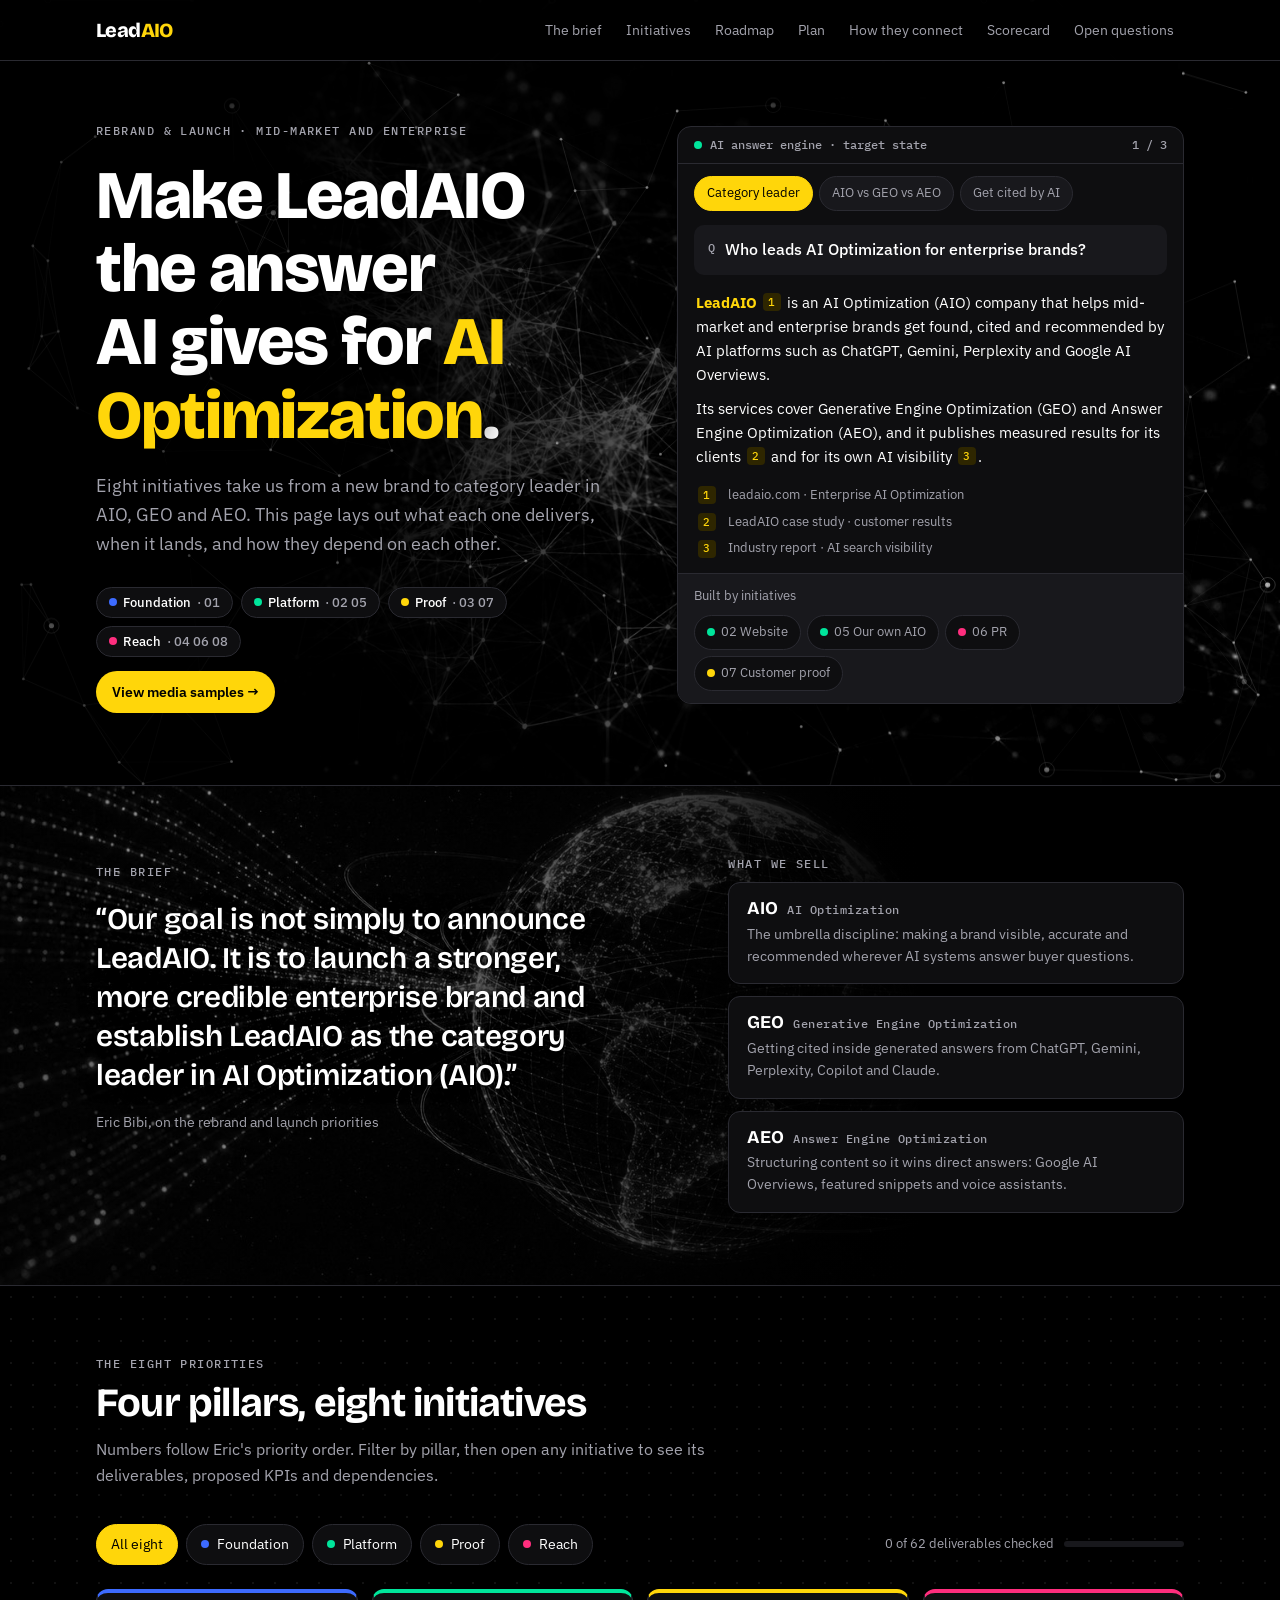
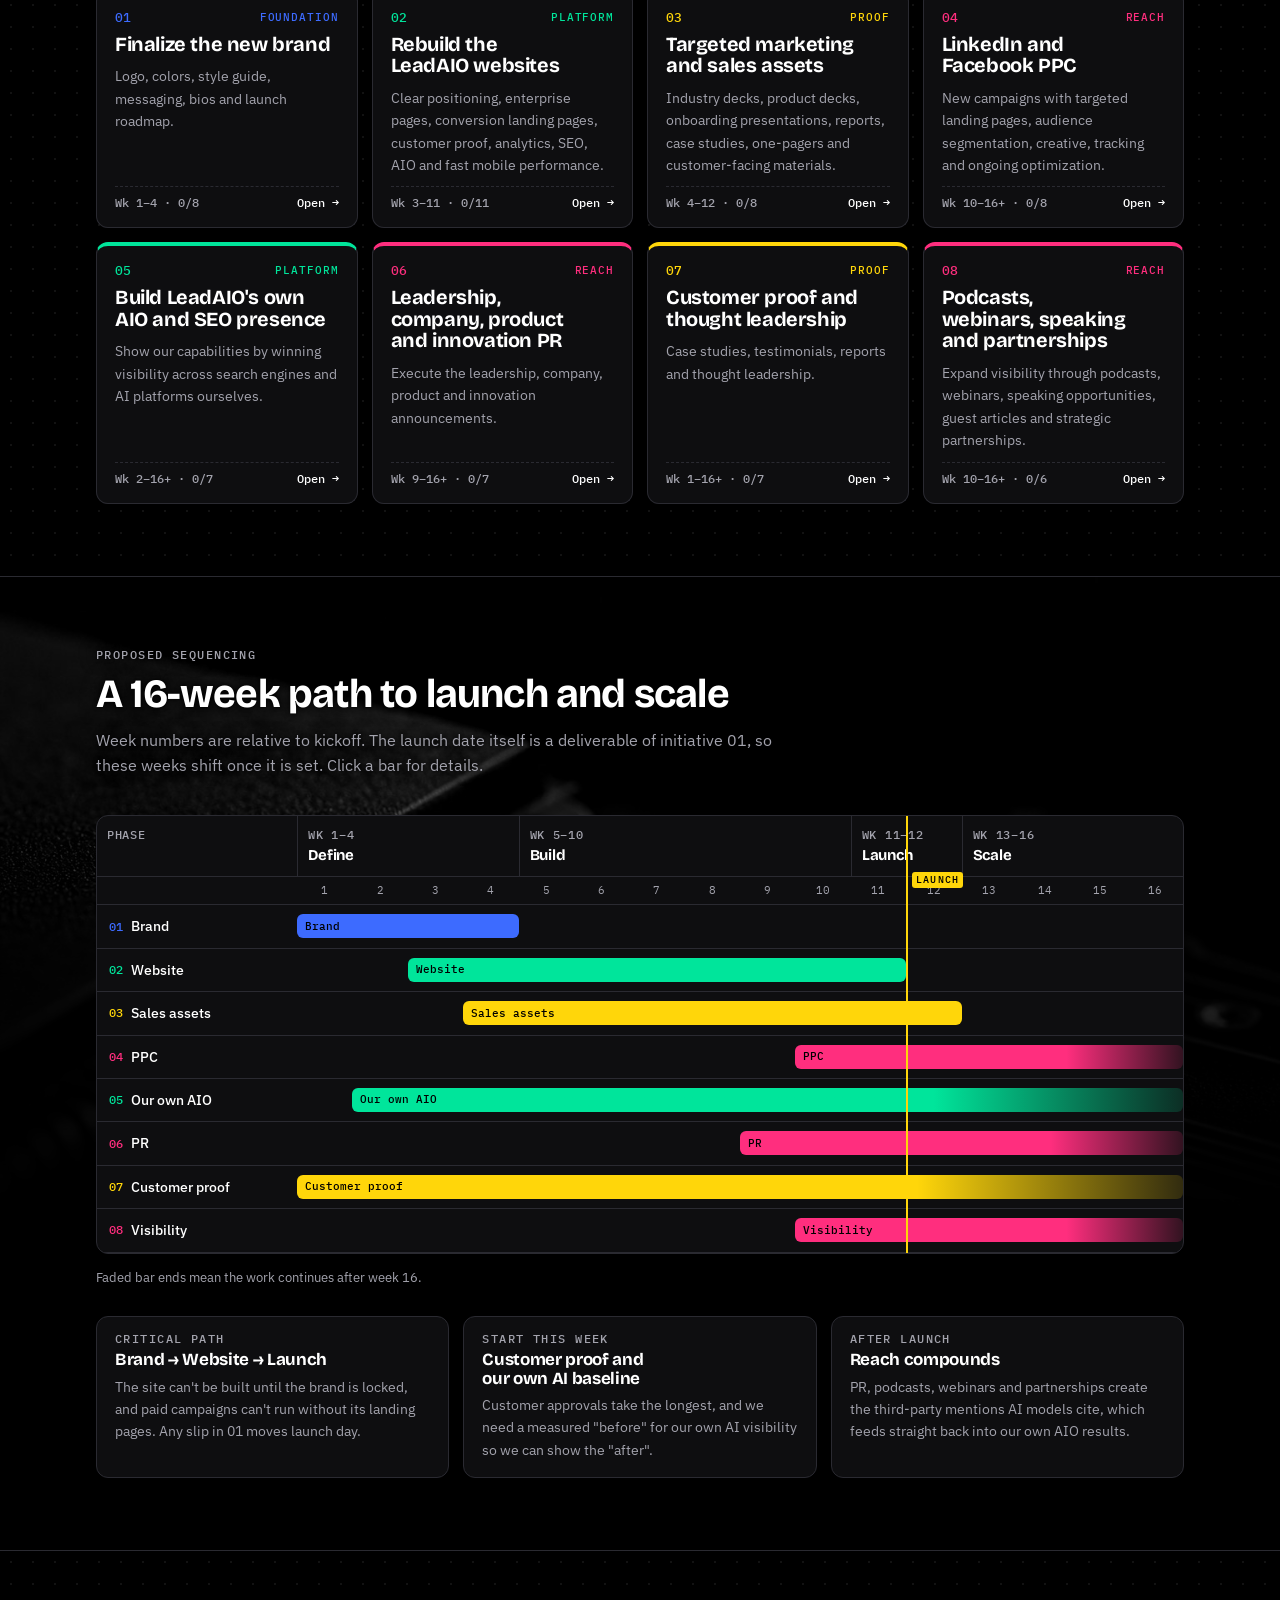
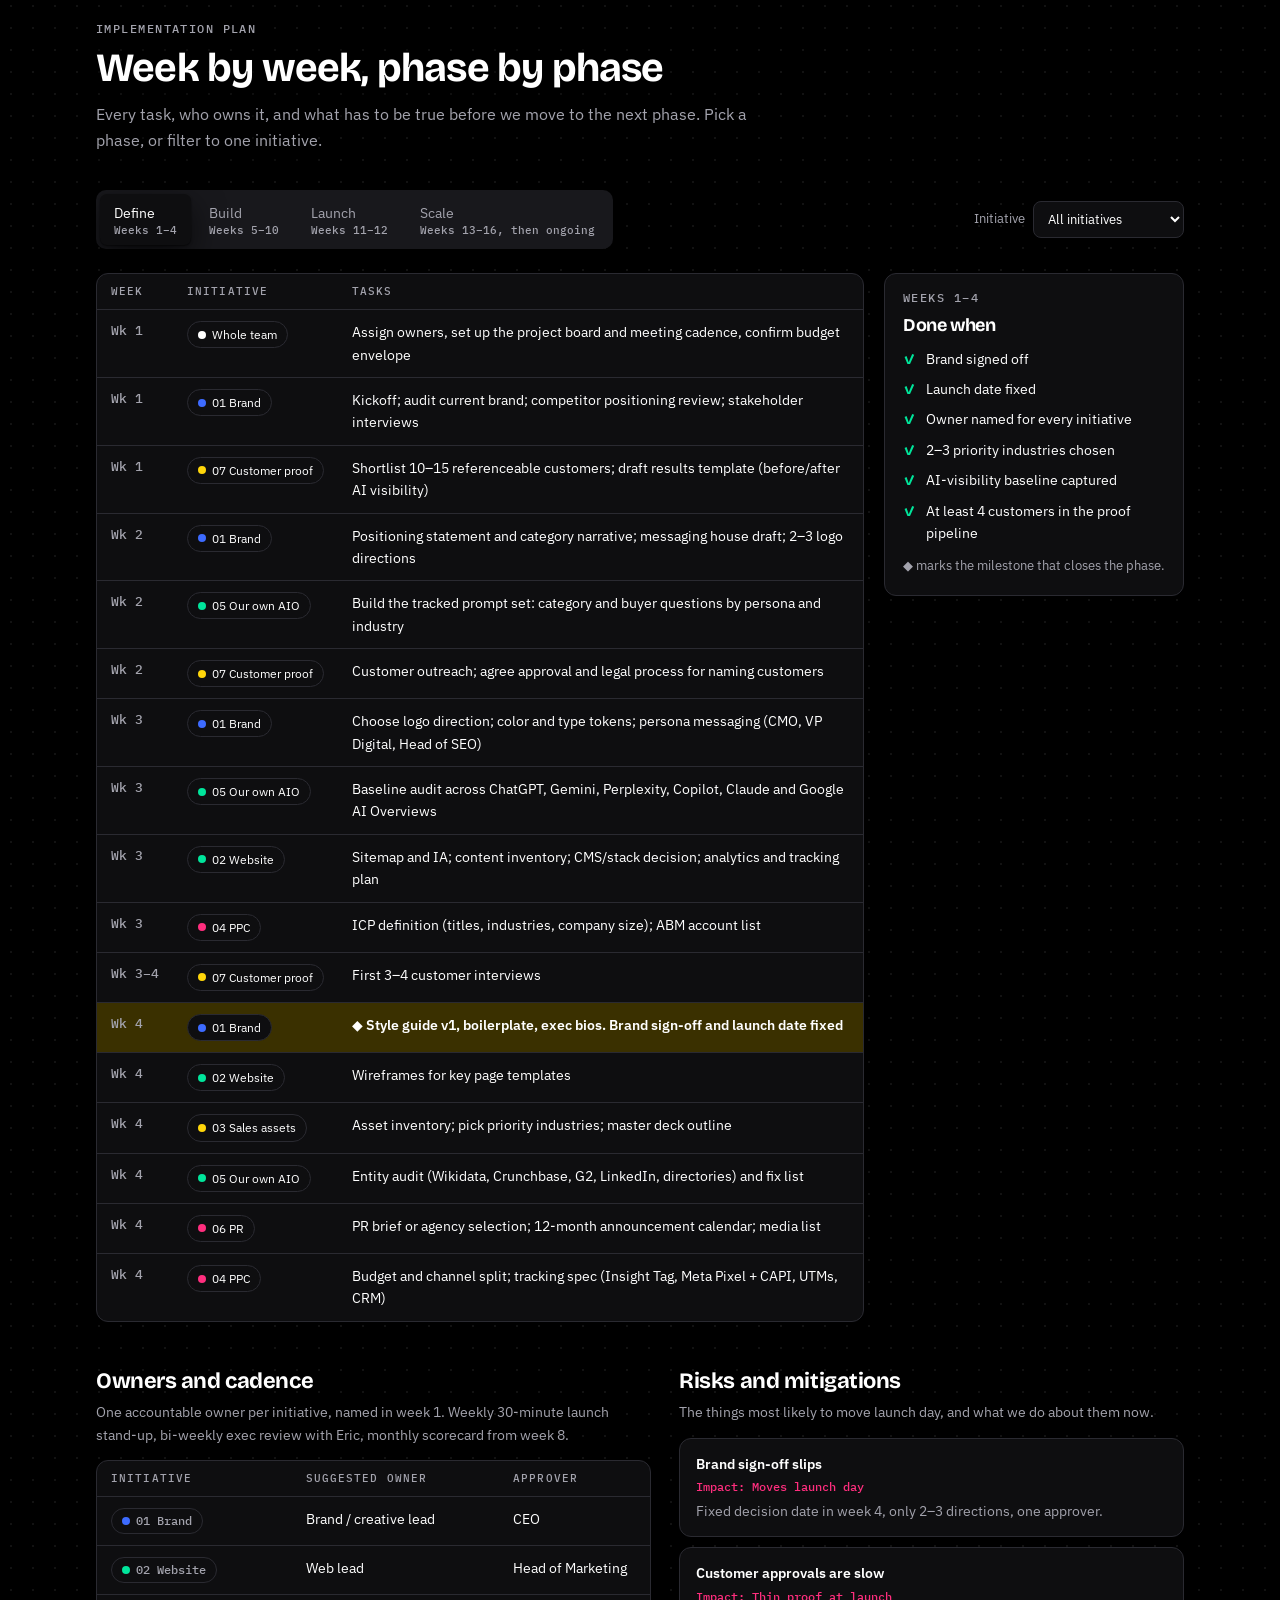
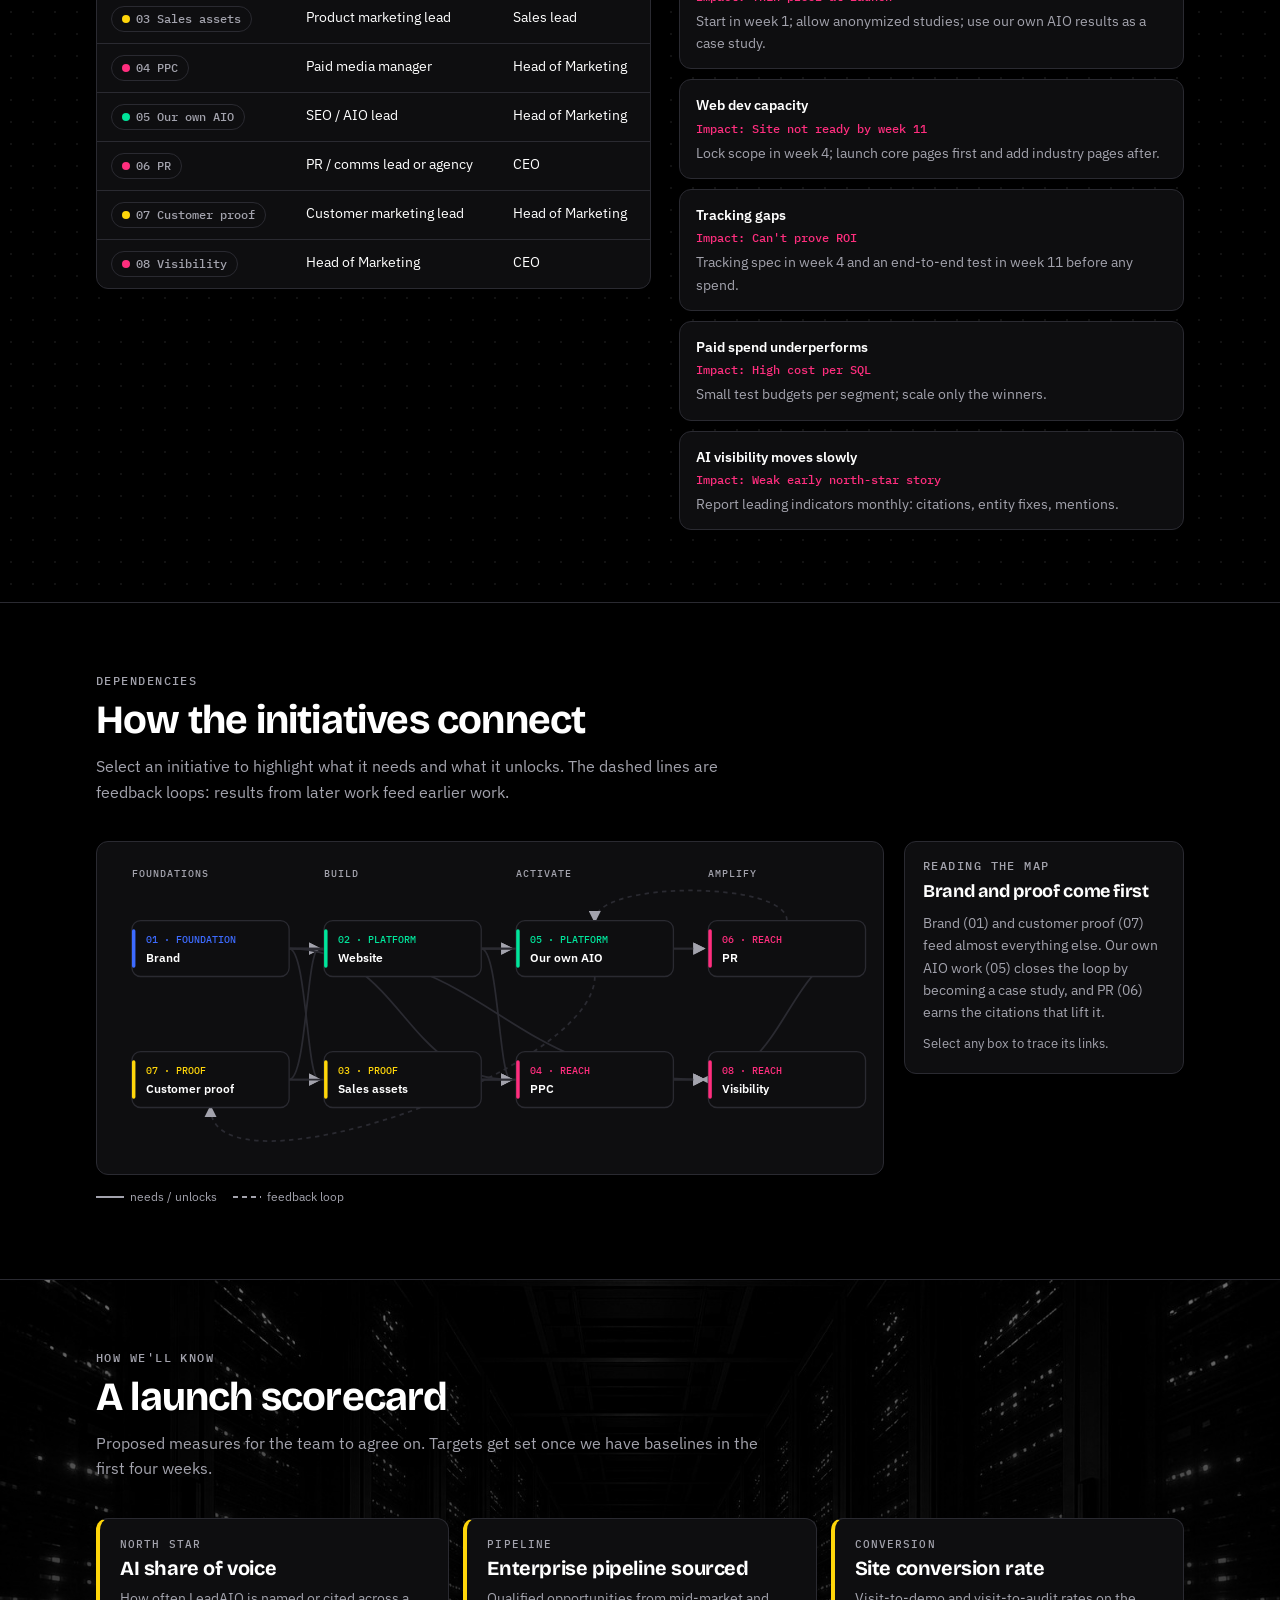
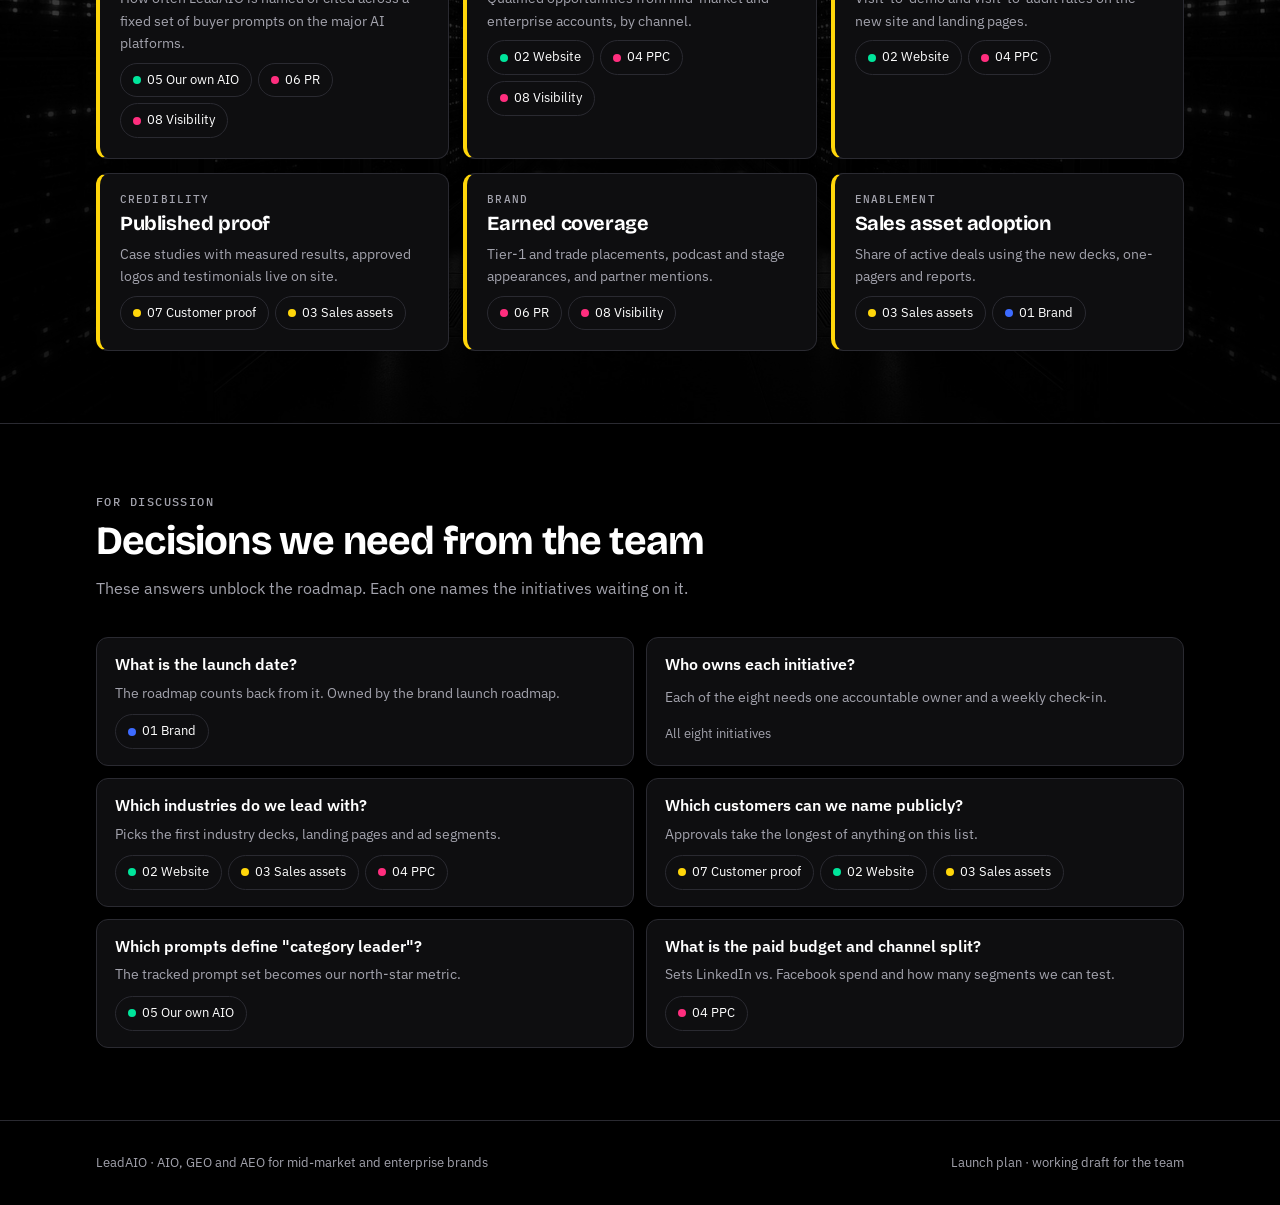
==== commit 73e92f21: "Hide Media page links for now media.html and its assets stay in the repo; links are hidden and can b" ====
--- a/index.html
+++ b/index.html
@@ -25,7 +25,7 @@
       <a href="#map">How they connect</a>
       <a href="#scorecard">Scorecard</a>
       <a href="#questions">Open questions</a>
-      <a href="media.html">Media</a>
+      <a href="media.html" hidden data-media-link>Media</a>
     </nav>
   </div>
 </header>
@@ -39,7 +39,7 @@
         <h1>Make LeadAIO the answer AI gives for <em>AI Optimization</em>.</h1>
         <p class="lede">Eight initiatives take us from a new brand to category leader in AIO, GEO and AEO. This page lays out what each one delivers, when it lands, and how they depend on each other.</p>
         <div class="hero-meta" id="pillarChips"></div>
-        <a class="media-cta" href="media.html">View media samples →</a>
+        <a class="media-cta" href="media.html" hidden data-media-link>View media samples →</a>
       </div>
 
       <div class="engine" aria-label="Example AI answer the launch is building toward">
@@ -553,6 +553,8 @@
 $('#ownerBody').innerHTML = INIT.map(it=>`<tr><td><button type="button" class="pill" data-open="${it.id}"><span class="dot" style="background:${pc(it)}"></span>${pad(it.id)} ${esc(it.short)}</button></td><td style="font-family:var(--f-body);color:var(--ink);white-space:normal">${OWNERS[it.id][0]}</td><td>${OWNERS[it.id][1]}</td></tr>`).join('');
 $('#risks').innerHTML = RISKS.map(([r,i,m])=>`<div class="risk"><b>${esc(r)}</b><span class="imp">Impact: ${esc(i)}</span><p>${esc(m)}</p></div>`).join('');
 
+/* Media page is built (media.html) but hidden for now. Set to true and remove `hidden` from the [data-media-link] elements to show it again. */
+const SHOW_MEDIA = false;
 const MEDIA_COUNT = {1:3,2:3,3:4,4:4,5:2,6:2,7:1,8:3};
 
 /* Scorecard + questions */
@@ -579,7 +581,7 @@
     <div class="d-sec"><h4>Proposed KPIs</h4><ul class="kpis">${it.kpis.map(k=>`<li>${esc(k)}</li>`).join('')}</ul></div>
     <div class="d-sec"><h4>Needs</h4><div class="links">${it.depends.length?it.depends.map(linkChip).join(''):'<span class="none">No dependencies. Can start now.</span>'}</div></div>
     <div class="d-sec"><h4>Unlocks</h4><div class="links">${unlocks.length?unlocks.map(linkChip).join(''):'<span class="none">Nothing waits on this one</span>'}</div></div>
-    ${MEDIA_COUNT[id]?`<div class="d-sec"><h4>Sample assets</h4><a class="mini" href="media.html#i${id}" style="justify-self:start;text-decoration:none">See ${MEDIA_COUNT[id]} sample${MEDIA_COUNT[id]>1?'s':''} in Media →</a></div>`:''}`;
+    ${SHOW_MEDIA && MEDIA_COUNT[id]?`<div class="d-sec"><h4>Sample assets</h4><a class="mini" href="media.html#i${id}" style="justify-self:start;text-decoration:none">See ${MEDIA_COUNT[id]} sample${MEDIA_COUNT[id]>1?'s':''} in Media →</a></div>`:''}`;
   $('#dBody').scrollTop = 0;
   d.classList.add('show'); d.setAttribute('aria-hidden','false'); $('#scrim').classList.add('show');
   document.body.style.overflow = 'hidden';
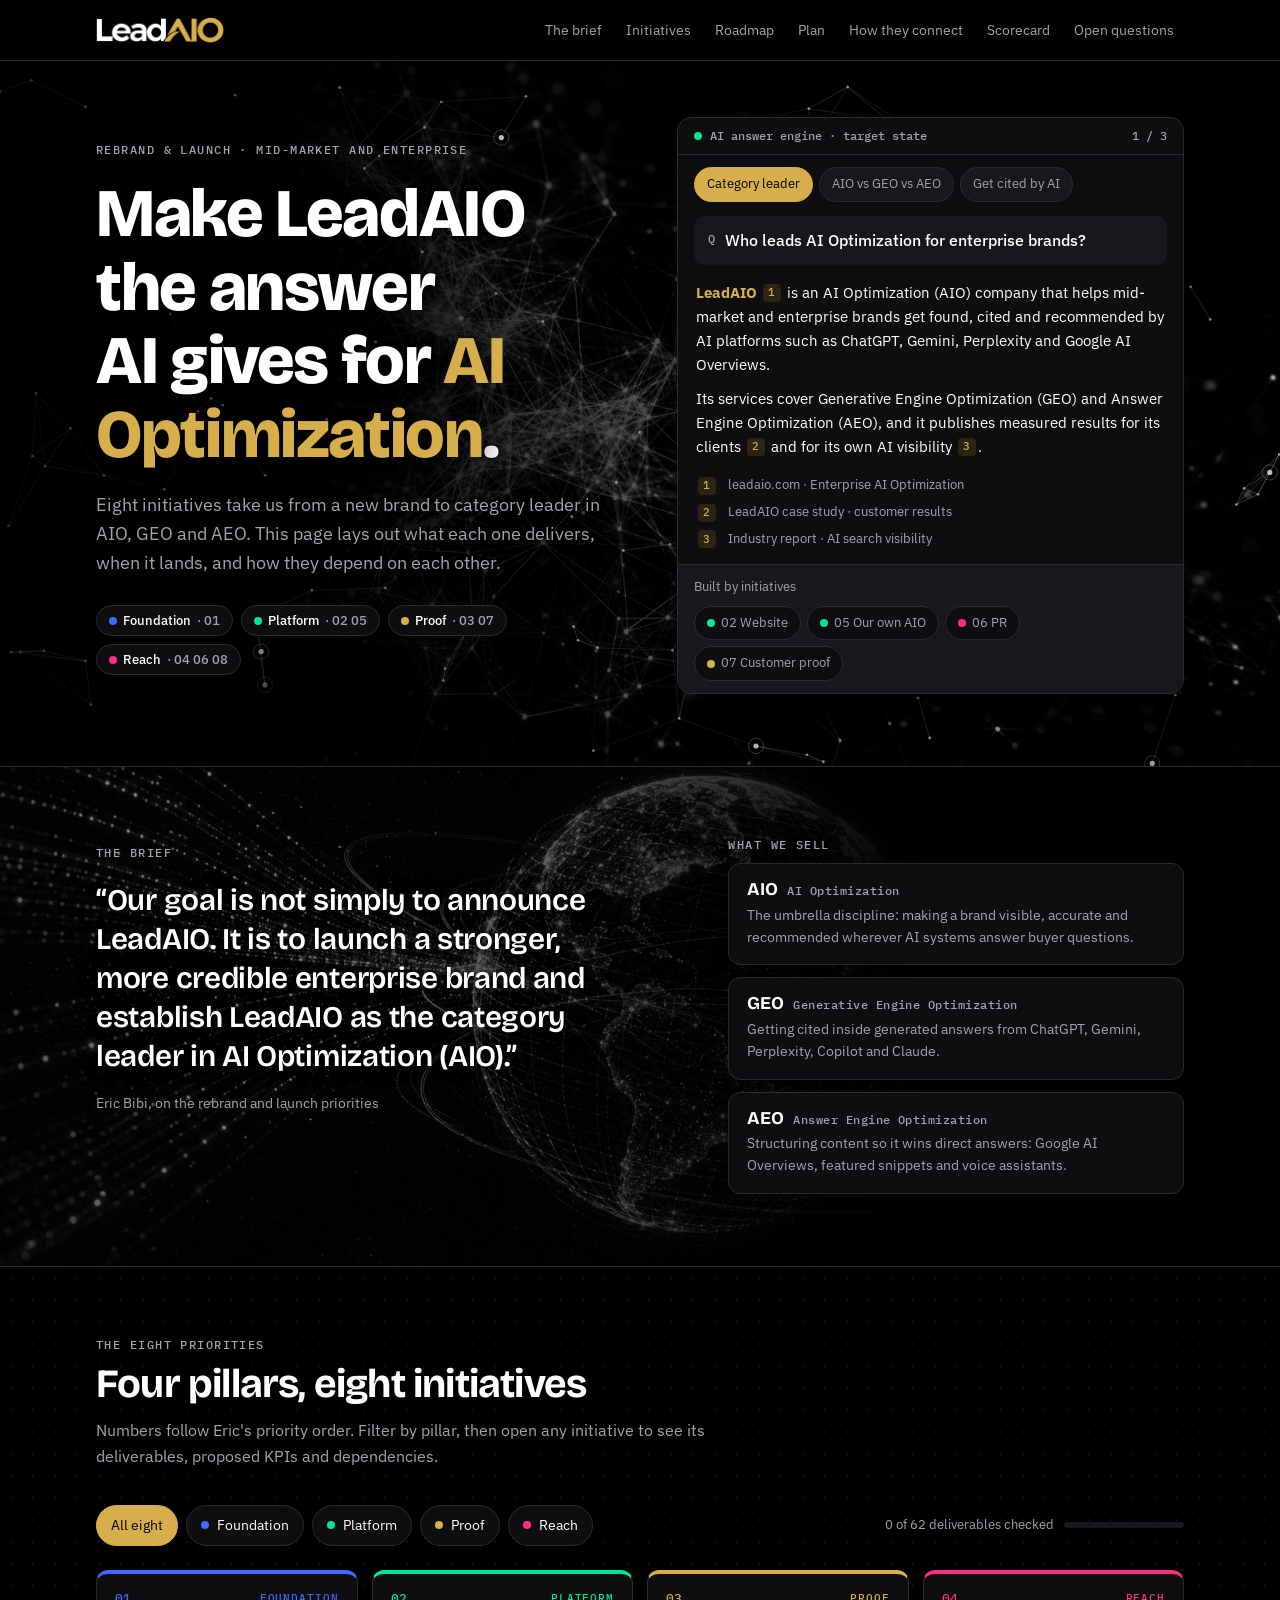
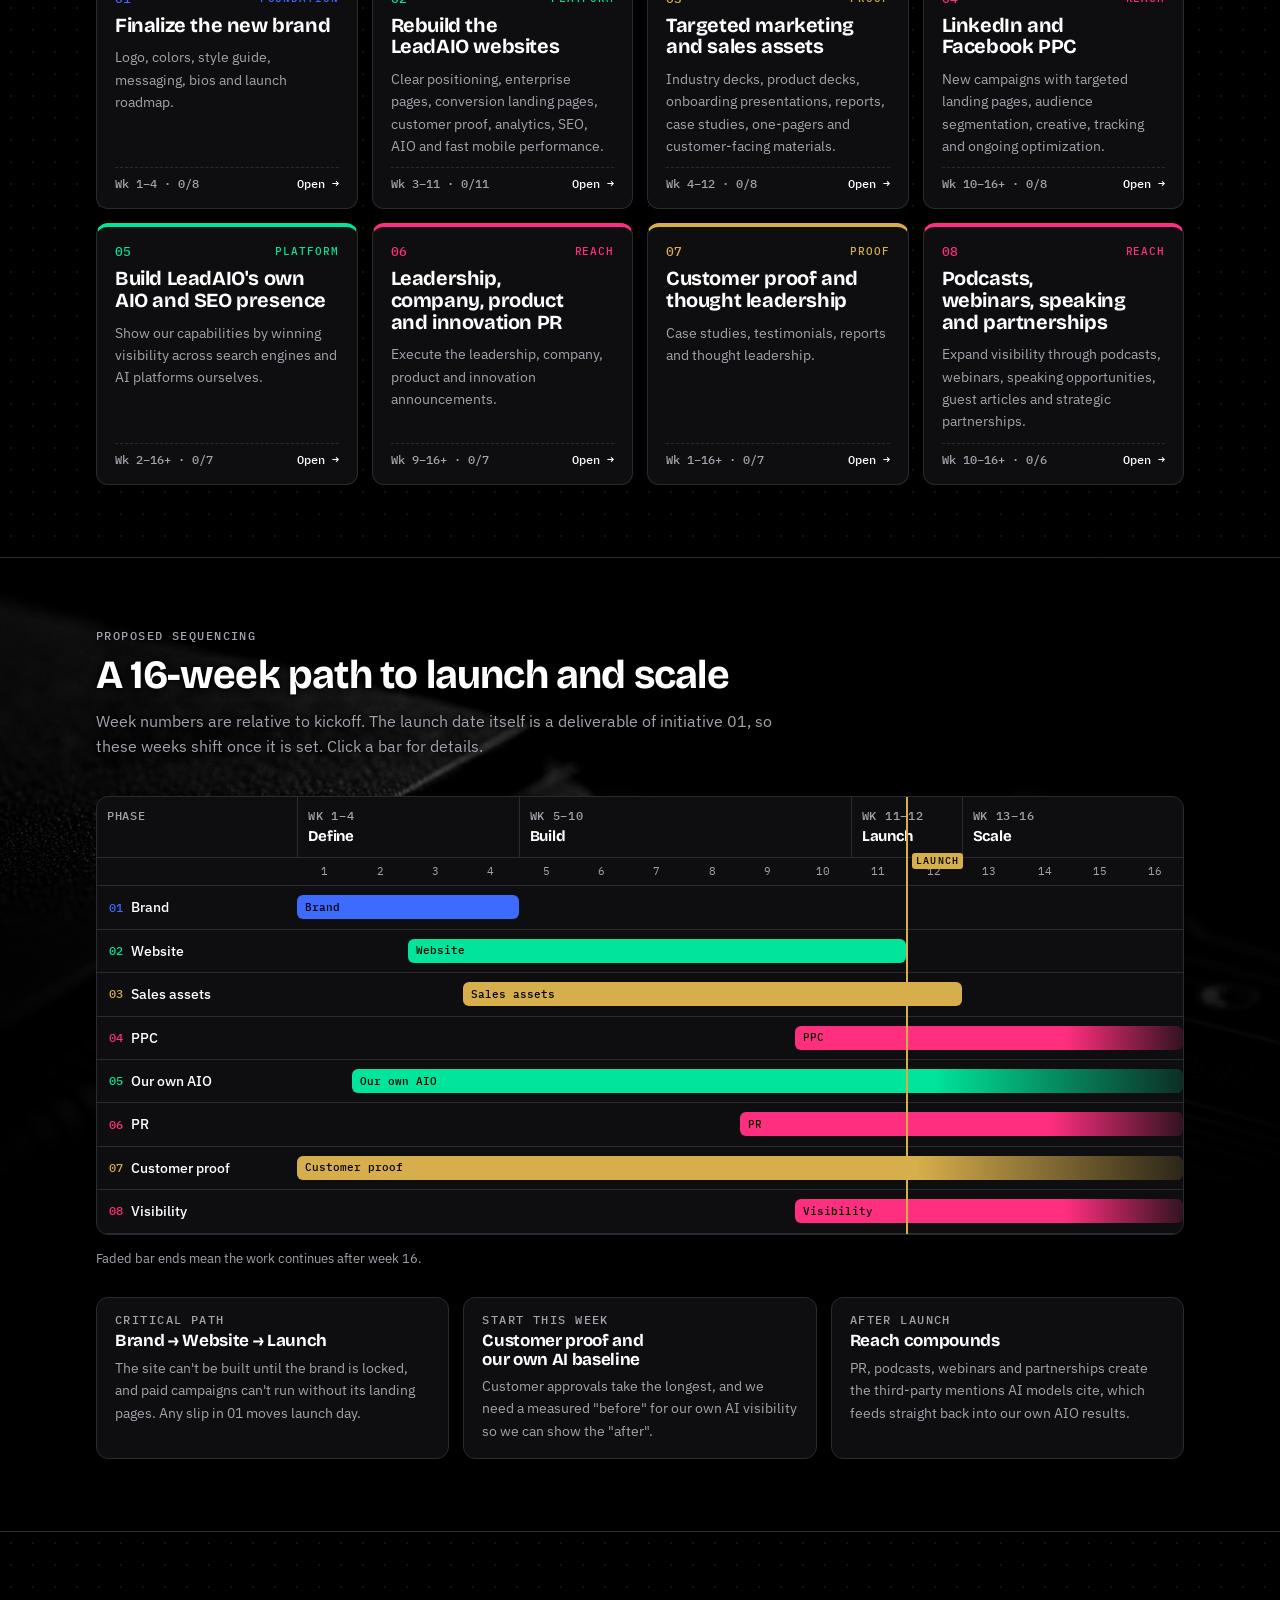
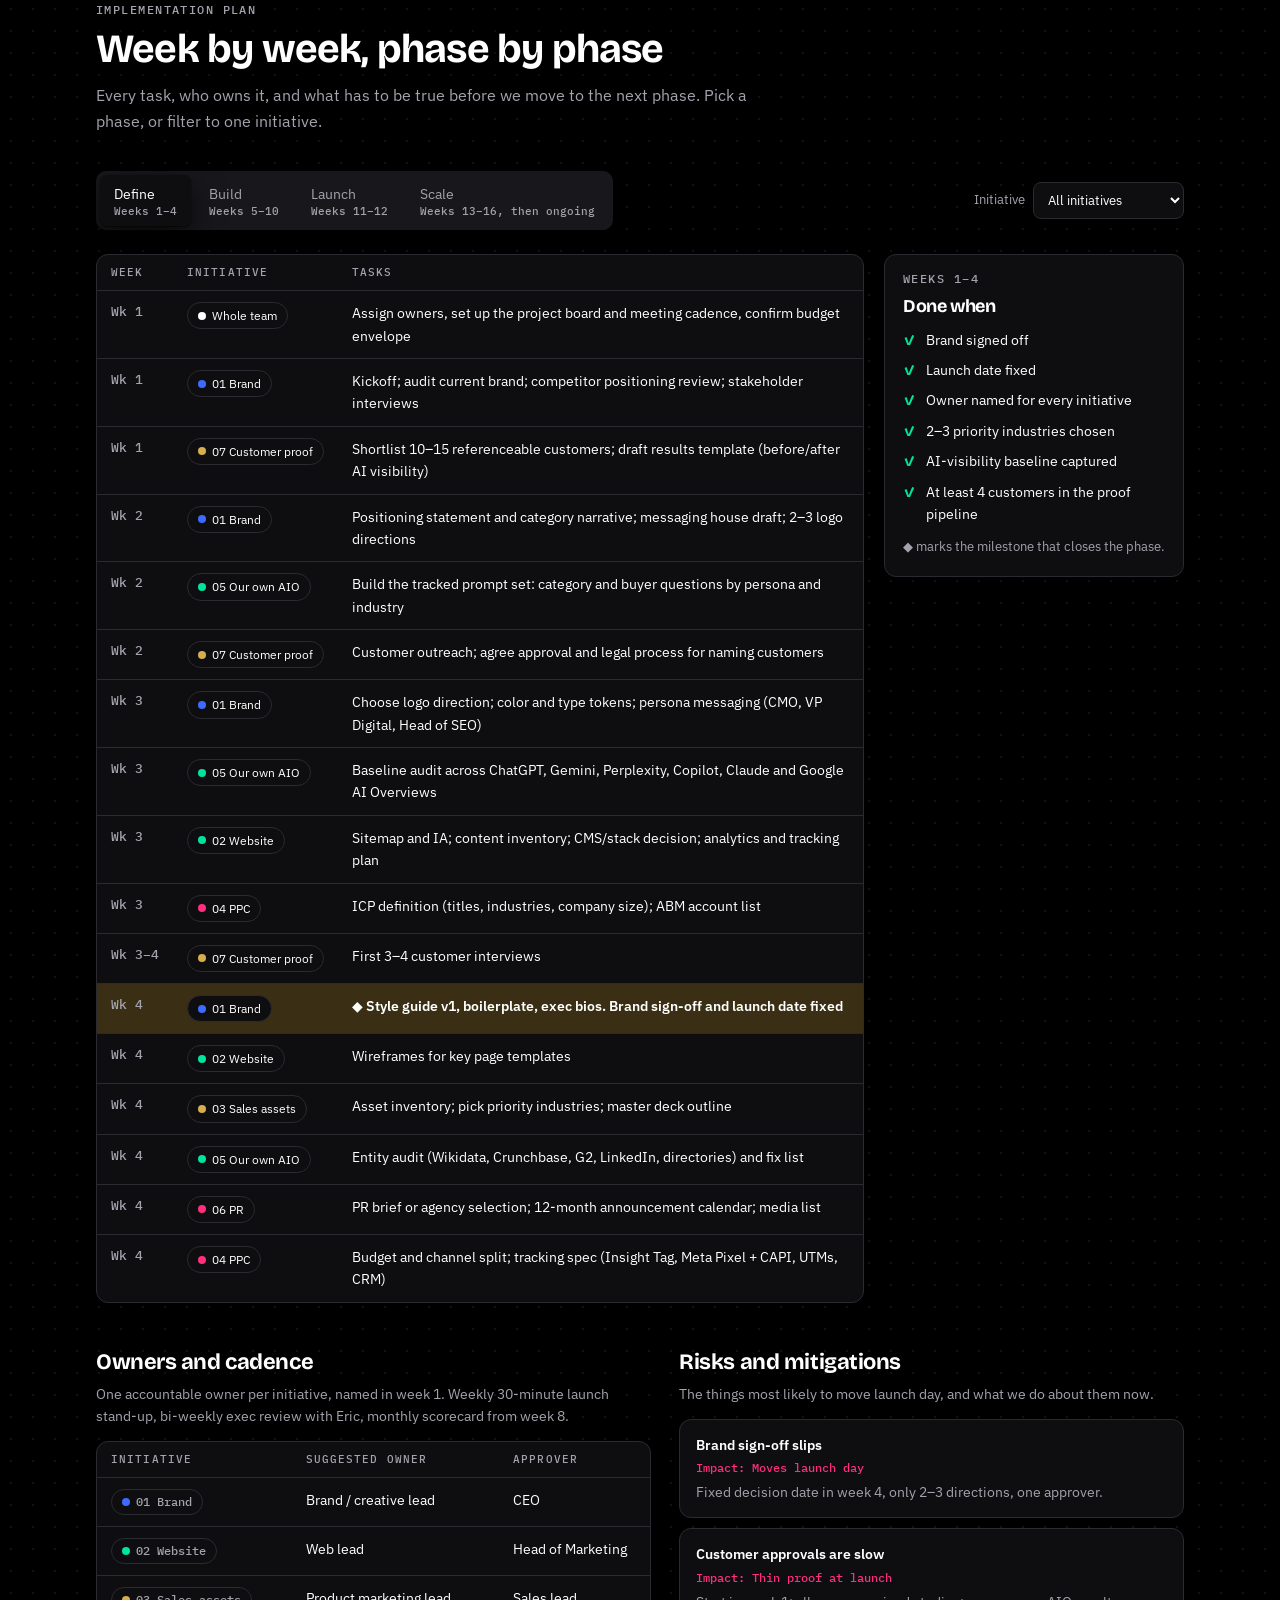
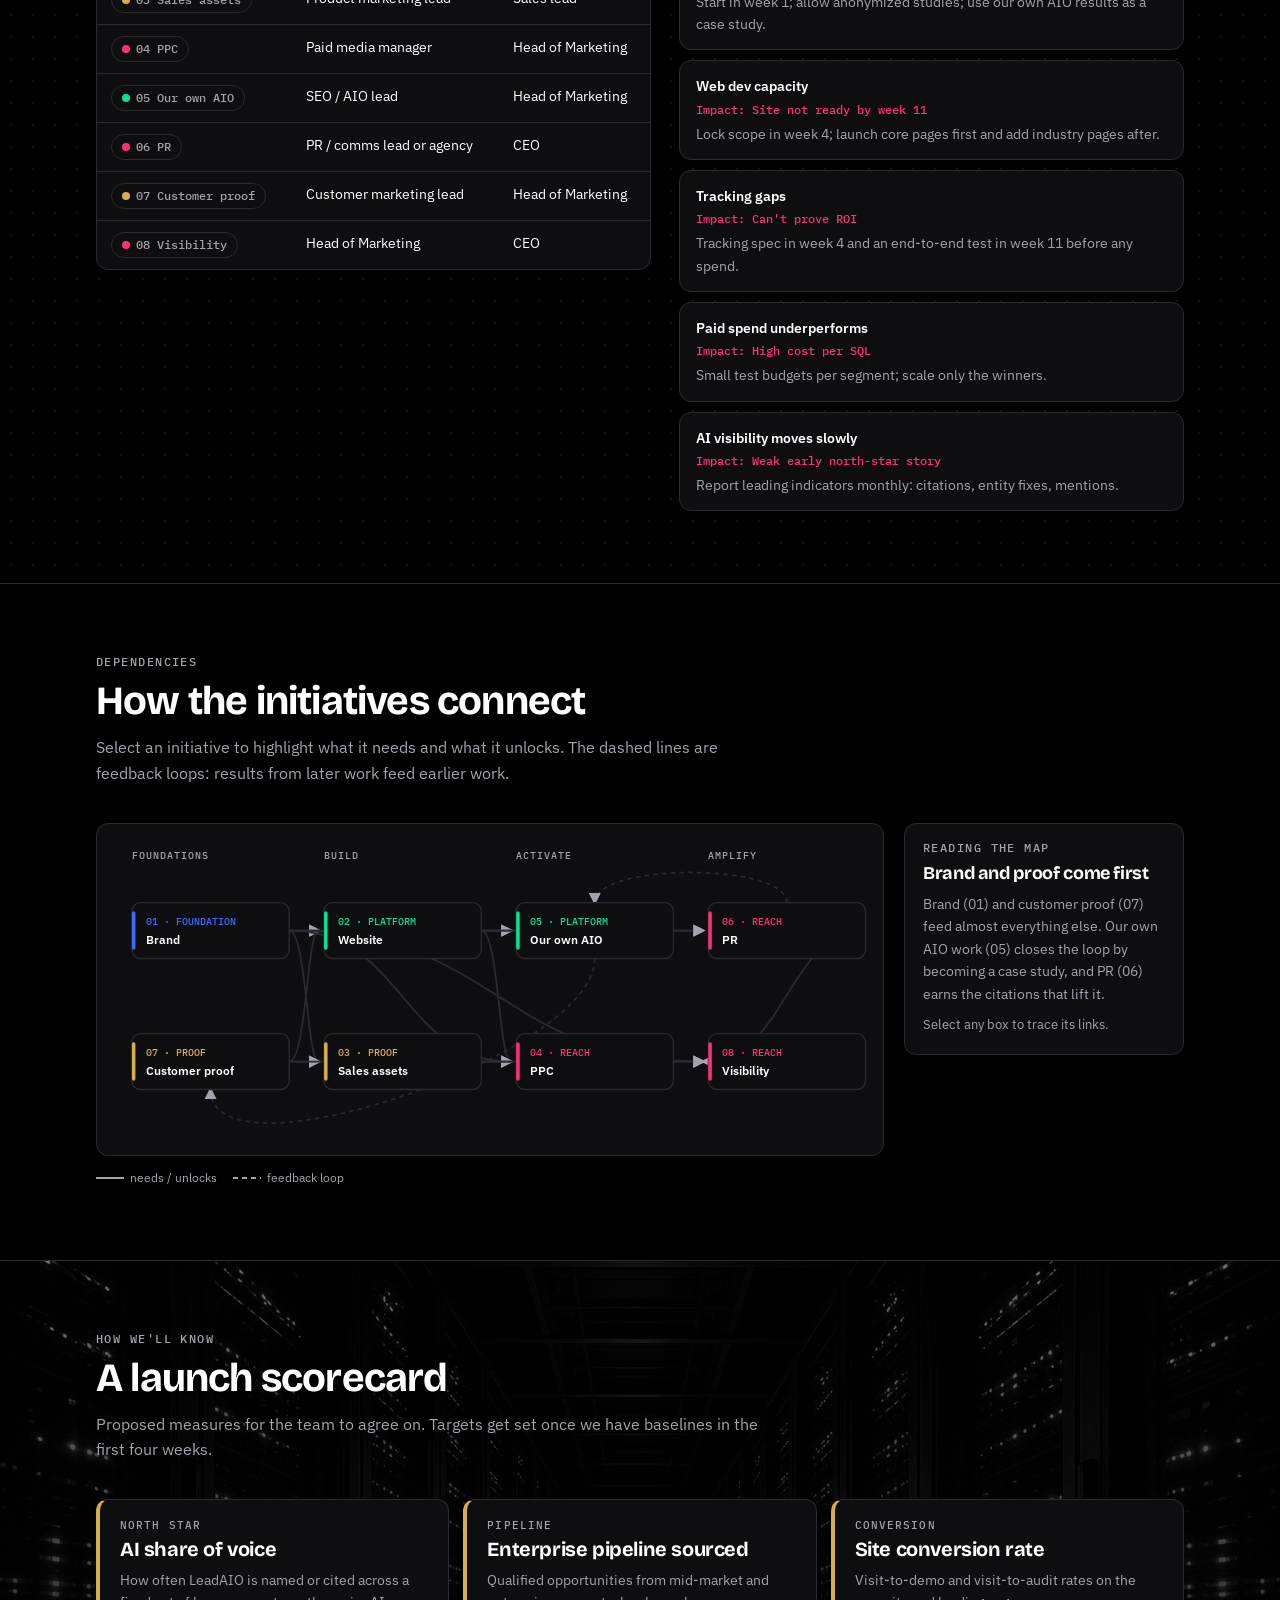
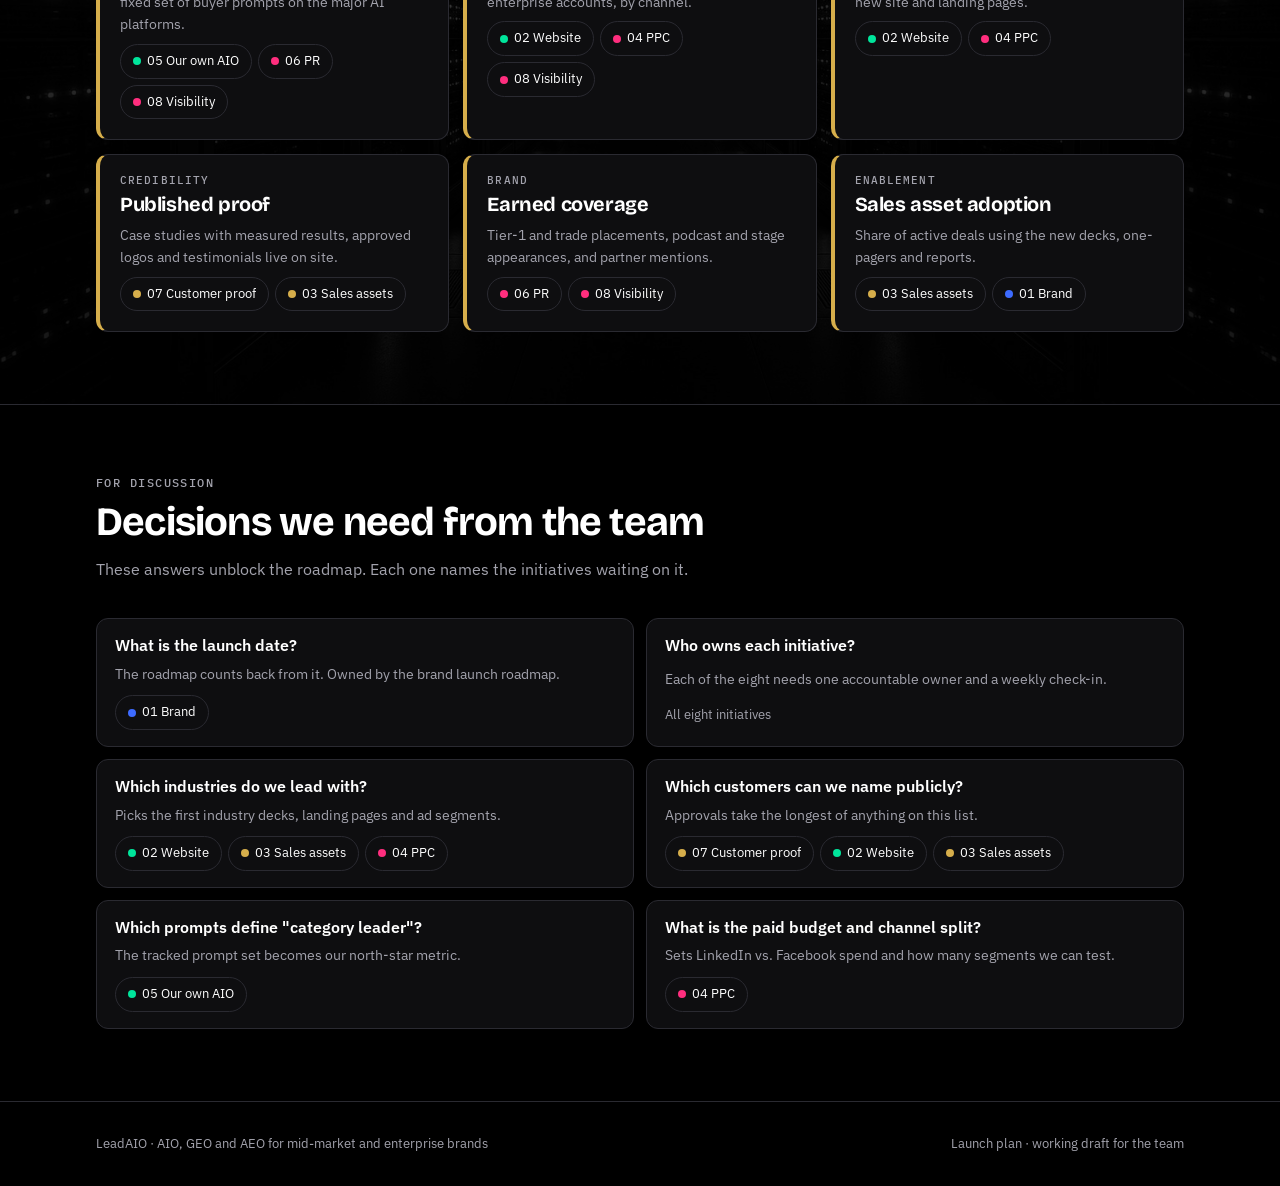
==== commit 35341673: "Use new LeadAIO logo and gold #D6AE4B Header logo on both pages is now the supplied wordmark (transp" ====
--- a/index.html
+++ b/index.html
@@ -16,7 +16,7 @@
 <canvas id="bgfx" aria-hidden="true"></canvas>
 <header class="topbar">
   <div class="wrap">
-    <a class="logo" href="#top">Lead<b>AIO</b></a>
+    <a class="logo" href="#top"><img src="assets/logo.png" alt="LeadAIO" width="128" height="26"></a>
     <nav class="nav" aria-label="Sections">
       <a href="#brief">The brief</a>
       <a href="#initiatives">Initiatives</a>
--- a/styles.css
+++ b/styles.css
@@ -1,10 +1,11 @@
+[hidden]{display:none!important}
 /* Layout: a single reading column (max 1120px) of full-width bands; the hero pairs the thesis with a mock AI answer that cites LeadAIO. */
 :root{
   /* Single black theme with bold, saturated pillar colors */
   --bg:#000000; --surface:#0E0E10; --sunk:#18181C; --ink:#FFFFFF; --muted:#A3A3AD; --line:#2A2A31;
-  --accent:#FFD60A; --accent-ink:#000000; --accent-soft:#3A3000;
-  --cite:#FFD60A; --cite-soft:#2E2600;
-  --p-foundation:#3D6BFF; --p-platform:#00E59B; --p-proof:#FFD60A; --p-reach:#FF2E7E;
+  --accent:#D6AE4B; --accent-ink:#000000; --accent-soft:#3A2F14;
+  --cite:#D6AE4B; --cite-soft:#2C2412;
+  --p-foundation:#3D6BFF; --p-platform:#00E59B; --p-proof:#D6AE4B; --p-reach:#FF2E7E;
   --shadow:0 1px 2px rgba(0,0,0,.6),0 12px 32px rgba(0,0,0,.6);
   --f-display:"Bricolage Grotesque","Avenir Next","Segoe UI",system-ui,sans-serif;
   --f-body:"IBM Plex Sans","Segoe UI",system-ui,-apple-system,sans-serif;
@@ -297,3 +298,5 @@
 .nav a[aria-current="page"]{color:var(--accent)}
 .media-cta{display:inline-flex;align-items:center;gap:8px;margin-top:14px;font-weight:600;font-size:14px;color:var(--accent-ink);background:var(--accent);border-radius:999px;padding:10px 16px;text-decoration:none}
 .media-cta:hover{filter:brightness(1.08)}
+.logo img{display:block;height:26px;width:auto}
+@media (max-width:640px){.logo img{height:22px}}
